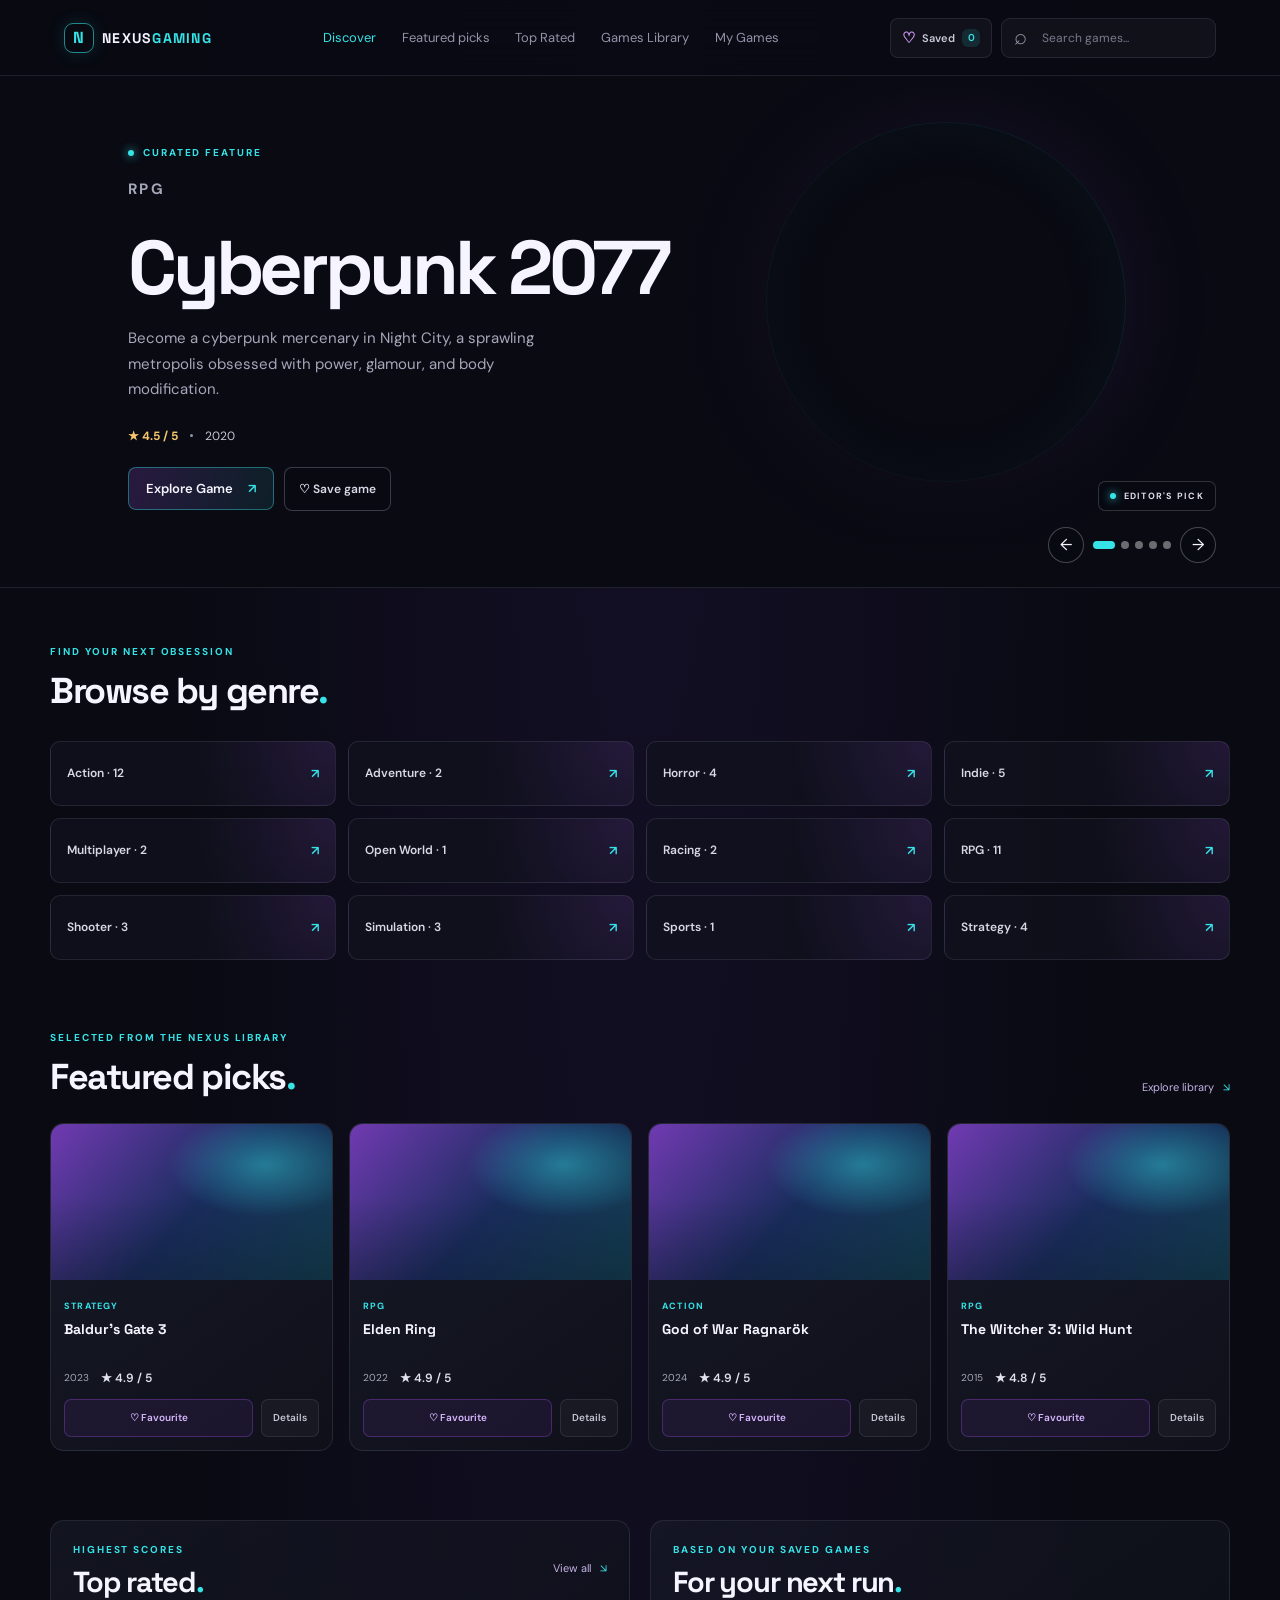
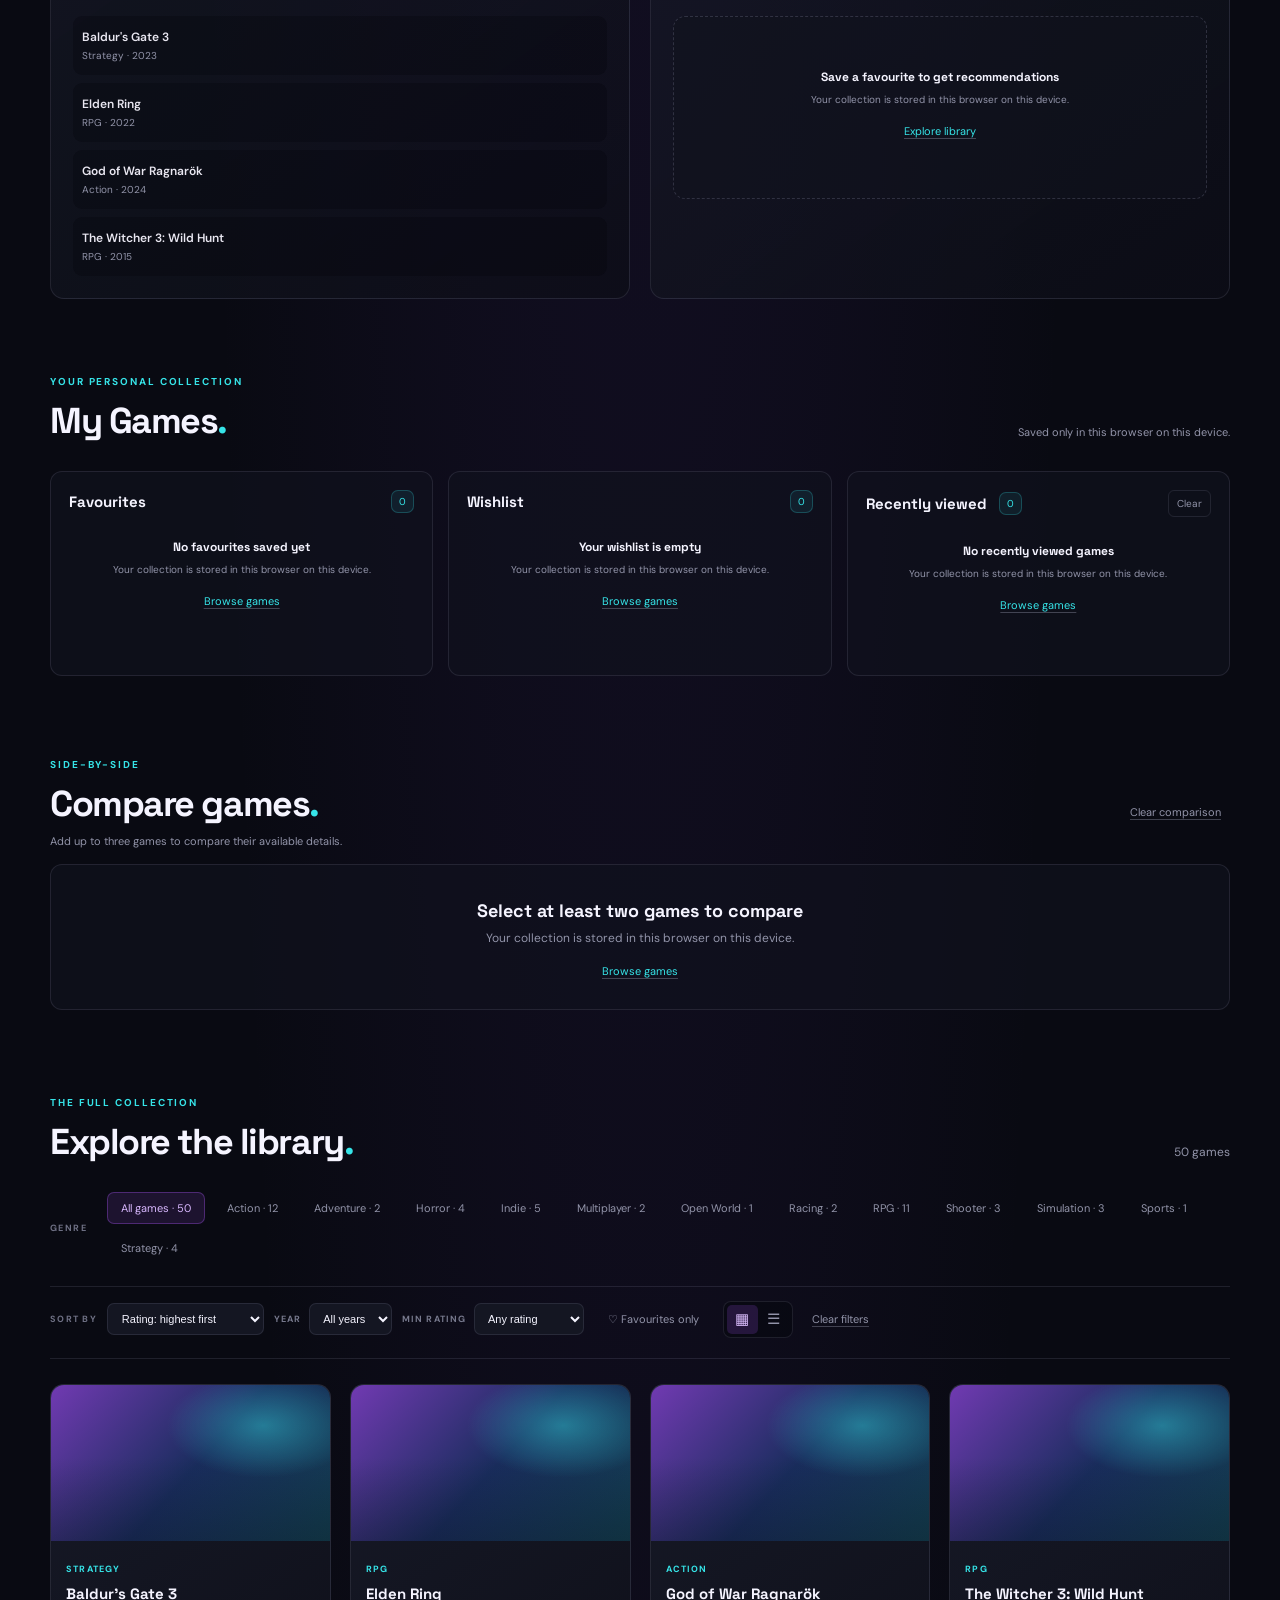
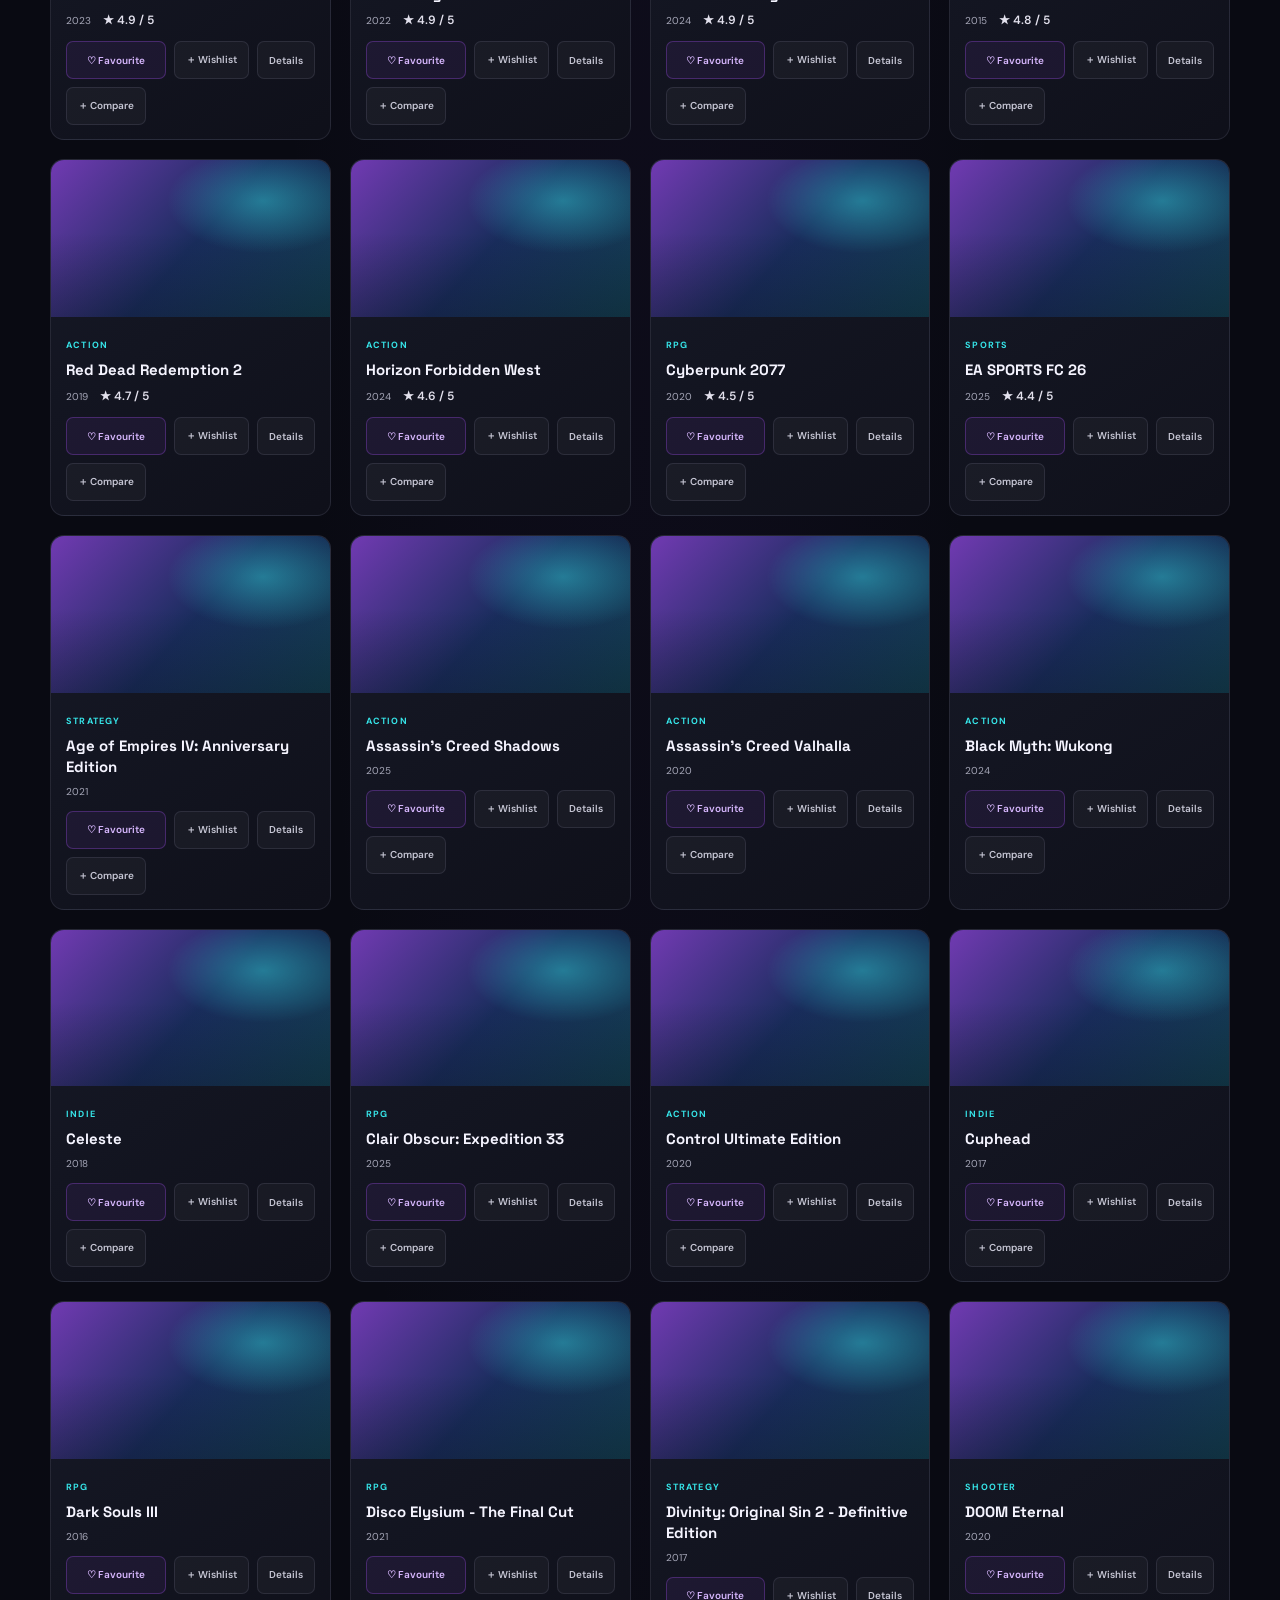
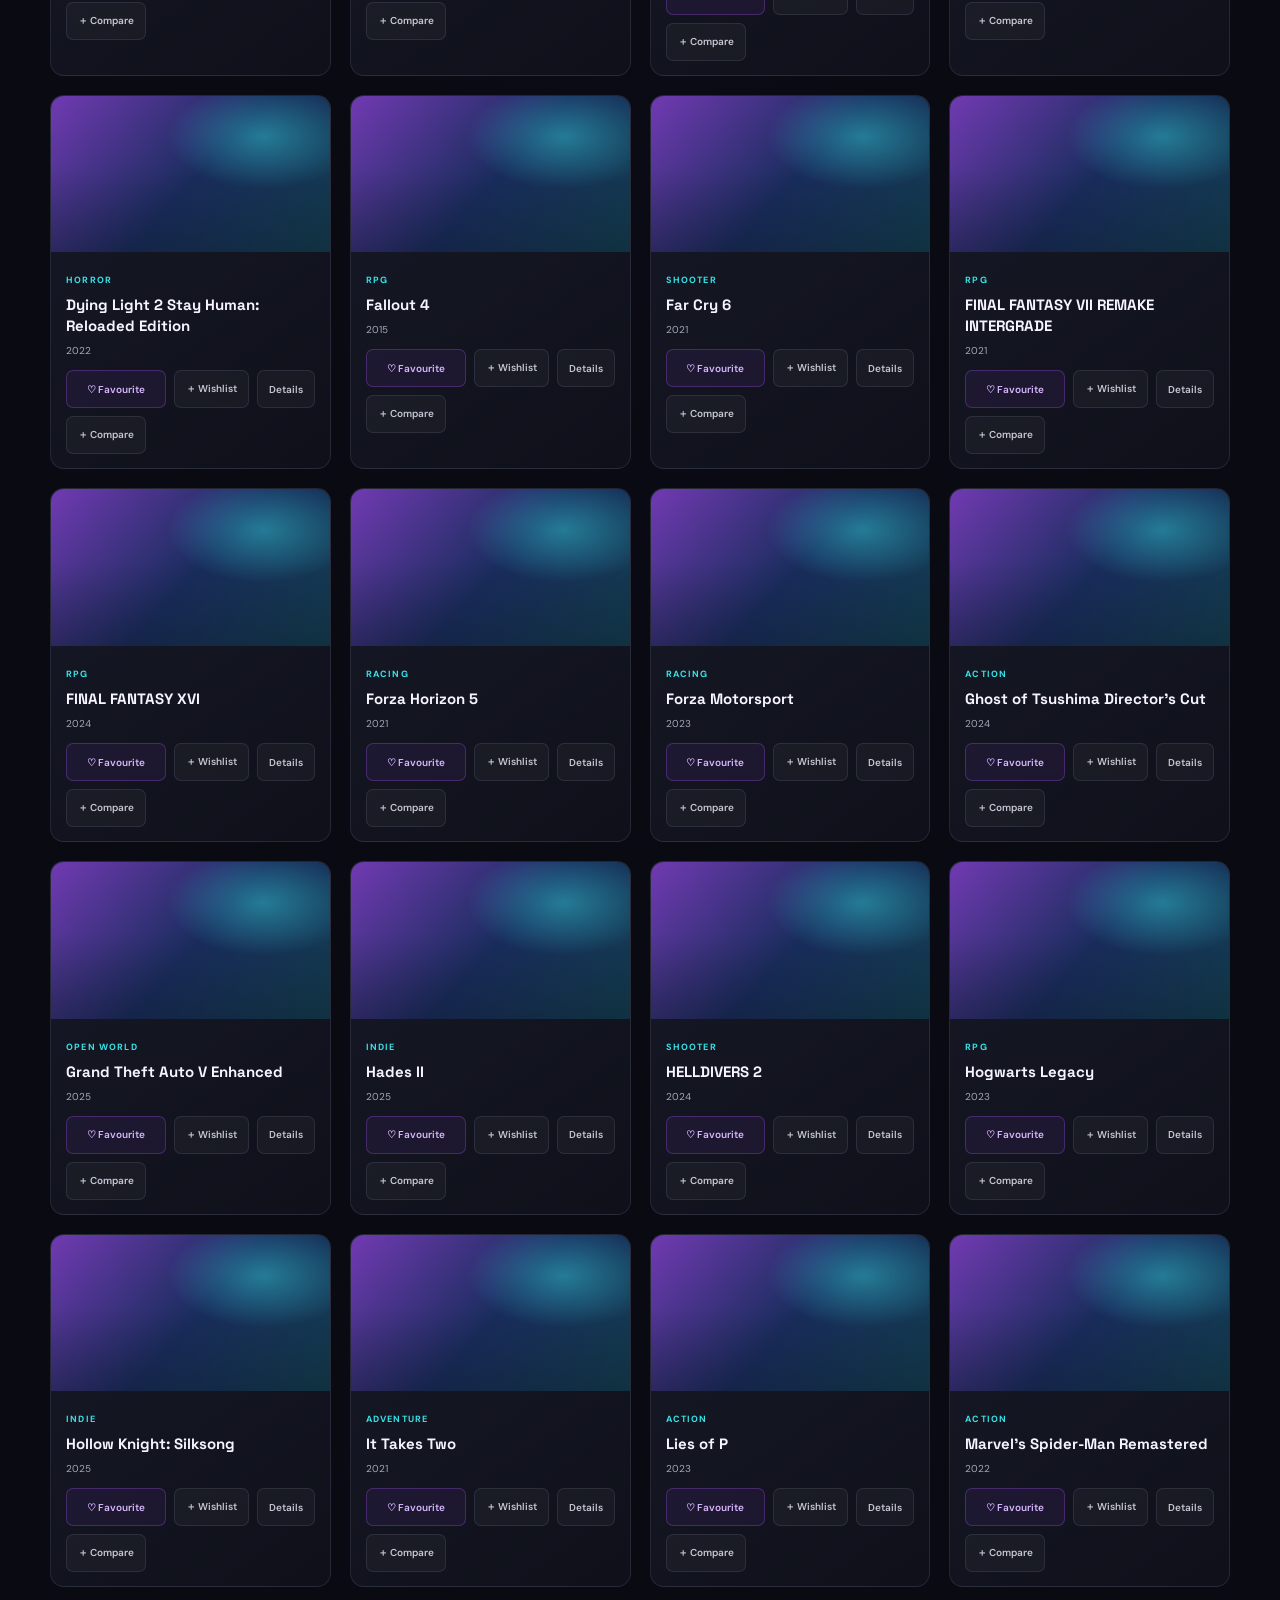
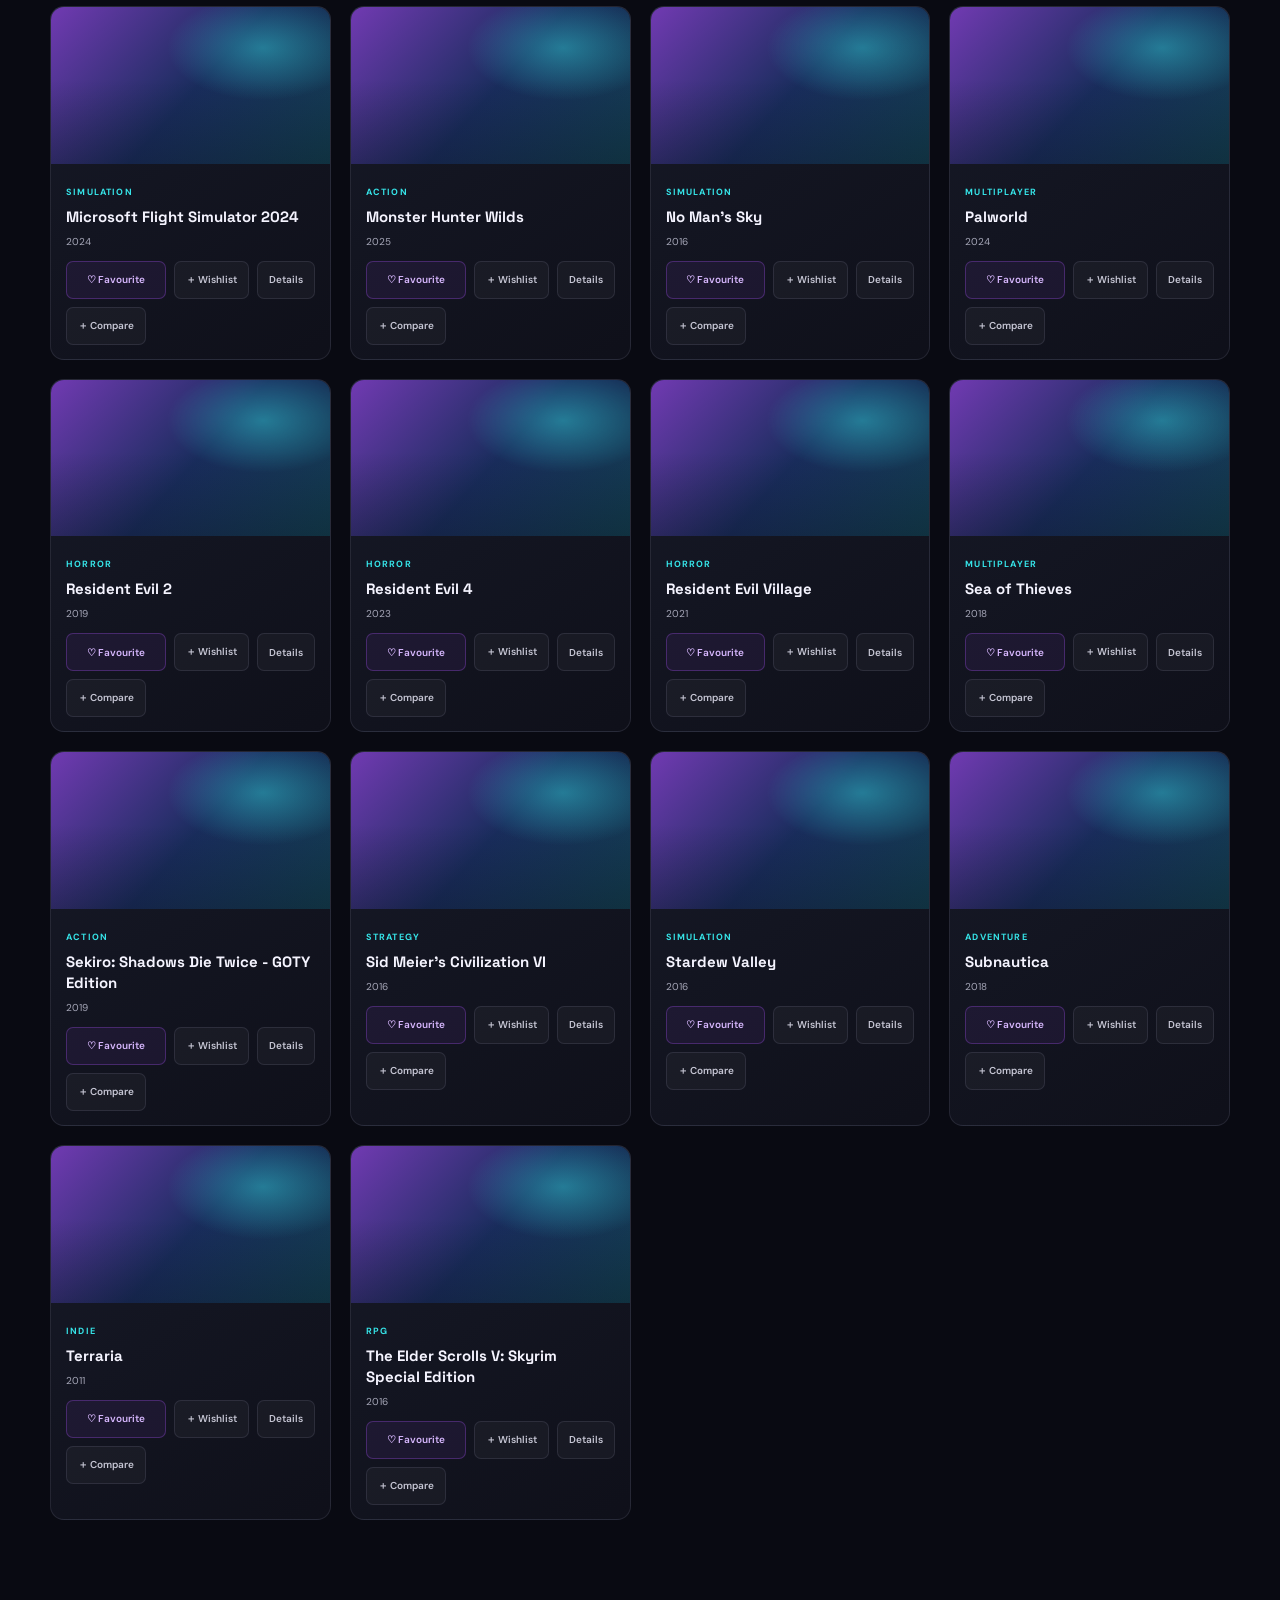
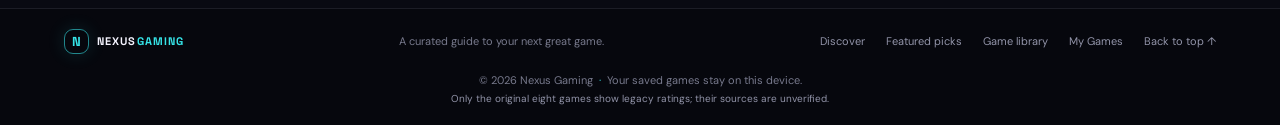
==== index.html @ 457bee45 "Add files via upload" ====
<!DOCTYPE html>
<html lang="en">
<head>
  <meta charset="UTF-8">
  <meta name="viewport" content="width=device-width, initial-scale=1.0">
  <meta name="theme-color" content="#090a12">
  <meta name="description" content="Discover your next favourite game in the Nexus Gaming library.">
  <title>Nexus Gaming | Discover Your Next Game</title>
  <link rel="stylesheet" href="styles.css">
  <script src="script.js" defer></script>
</head>
<body>
  <a class="skip-link visually-hidden" href="#mainContent">Skip to main content</a>
  <header class="navbar" id="home">
    <a class="logo" href="#home" aria-label="Nexus Gaming home"><span class="logo-mark">N</span> NEXUS<span class="logo-accent">GAMING</span></a>
    <button class="menu-toggle" id="menuToggle" type="button" aria-expanded="false" aria-controls="mainNavigation" aria-label="Open navigation"><span></span><span></span><span></span></button>
    <nav class="nav-links" id="mainNavigation" aria-label="Main navigation">
      <a href="#discover">Discover</a>
      <a href="#trending">Featured picks</a>
      <a href="#topRated">Top Rated</a>
      <a href="#games">Games Library</a>
      <a href="#myGames">My Games</a>
    </nav>
    <div class="header-actions">
      <button class="saved-link" id="savedGamesButton" type="button" aria-pressed="false">
        <span aria-hidden="true">♡</span><span class="saved-link-label">Saved</span><span class="saved-count" id="savedCount">0</span>
      </button>
      <div class="search-container">
        <label class="visually-hidden" for="searchBar">Search games by title, genre, description, or year</label>
        <span class="search-icon" aria-hidden="true">⌕</span>
        <input type="search" id="searchBar" placeholder="Search games..." autocomplete="off">
        <button class="search-clear" id="clearSearch" type="button" aria-label="Clear search" hidden>×</button>
      </div>
    </div>
  </header>

  <main id="mainContent">
    <section class="hero featured-hero" id="discover" aria-labelledby="heroTitle">
      <img class="hero-art" id="heroArtwork" alt="" fetchpriority="high">
      <div class="hero-glow" aria-hidden="true"></div>
      <div class="hero-content">
        <p class="eyebrow"><span></span> CURATED FEATURE</p>
        <p class="hero-feature-genre" id="heroGenre"></p>
        <h1 id="heroTitle"></h1>
        <p class="hero-description" id="heroDescription"></p>
        <div class="hero-meta"><span class="hero-rating" id="heroRating"></span><span class="meta-divider"></span><span id="heroYear"></span></div>
        <div class="hero-actions">
          <button class="cta-button" id="exploreFeatured" type="button">Explore Game <span aria-hidden="true">↗</span></button>
          <button class="hero-save" id="saveFeatured" type="button"></button>
        </div>
      </div>
      <div class="hero-art-caption"><span class="live-dot"></span> EDITOR'S PICK</div>
      <div class="hero-controls">
        <button id="previousFeatured" type="button" aria-label="Previous featured game">←</button>
        <div class="hero-dots" id="heroDots" role="group" aria-label="Choose featured game"></div>
        <button id="nextFeatured" type="button" aria-label="Next featured game">→</button>
      </div>
    </section>

    <section class="genre-section" aria-labelledby="genreTitle">
      <div class="section-heading">
        <div><p class="eyebrow">FIND YOUR NEXT OBSESSION</p><h2 id="genreTitle">Browse by genre<span class="heading-period">.</span></h2></div>
      </div>
      <div class="genre-browser" id="genreBrowser"></div>
    </section>

    <section class="trending-section" id="trending" aria-labelledby="trendingTitle">
      <div class="section-heading trending-heading">
        <div><p class="eyebrow">SELECTED FROM THE NEXUS LIBRARY</p><h2 id="trendingTitle">Featured picks<span class="heading-period">.</span></h2></div>
        <a class="section-link" href="#games">Explore library <span aria-hidden="true">↘</span></a>
      </div>
      <div class="trending-cards" id="trendingCards"></div>
    </section>

    <section class="discovery-row" aria-label="Game discovery">
      <section class="discovery-panel" id="topRated" aria-labelledby="topRatedTitle">
        <div class="section-heading compact-heading">
          <div><p class="eyebrow">HIGHEST SCORES</p><h2 id="topRatedTitle">Top rated<span class="heading-period">.</span></h2></div>
          <a class="section-link" href="#games" data-sort-link="rating">View all <span aria-hidden="true">↘</span></a>
        </div>
        <div class="mini-game-list" id="topRatedGames"></div>
      </section>
      <section class="discovery-panel recommendations-panel" aria-labelledby="recommendTitle">
        <div class="section-heading compact-heading">
          <div><p class="eyebrow">BASED ON YOUR SAVED GAMES</p><h2 id="recommendTitle">For your next run<span class="heading-period">.</span></h2></div>
        </div>
        <div class="mini-game-list" id="recommendedGames"></div>
      </section>
    </section>

    <section class="my-games-section" id="myGames" aria-labelledby="myGamesTitle">
      <div class="section-heading">
        <div><p class="eyebrow">YOUR PERSONAL COLLECTION</p><h2 id="myGamesTitle">My Games<span class="heading-period">.</span></h2></div>
        <p class="local-note">Saved only in this browser on this device.</p>
      </div>
      <div class="personal-grid">
        <section class="personal-panel" aria-labelledby="favoritesTitle">
          <div class="personal-heading"><h3 id="favoritesTitle">Favourites</h3><span class="personal-count" id="myFavoriteCount">0</span></div>
          <div class="personal-games" id="myFavorites"></div>
        </section>
        <section class="personal-panel" aria-labelledby="wishlistTitle">
          <div class="personal-heading"><h3 id="wishlistTitle">Wishlist</h3><span class="personal-count" id="wishlistCount">0</span></div>
          <div class="personal-games" id="myWishlist"></div>
        </section>
        <section class="personal-panel" aria-labelledby="recentTitle">
          <div class="personal-heading"><h3 id="recentTitle">Recently viewed</h3><span class="personal-count" id="recentCount">0</span><button class="mini-clear" id="clearRecent" type="button">Clear</button></div>
          <div class="personal-games" id="recentlyViewed"></div>
        </section>
      </div>
    </section>

    <section class="comparison-section" id="comparison" aria-labelledby="comparisonTitle">
      <div class="section-heading">
        <div><p class="eyebrow">SIDE-BY-SIDE</p><h2 id="comparisonTitle">Compare games<span class="heading-period">.</span></h2></div>
        <button class="clear-filters" id="clearComparison" type="button">Clear comparison</button>
      </div>
      <p class="comparison-hint">Add up to three games to compare their available details.</p>
      <div class="comparison-content" id="comparisonContent"></div>
    </section>

    <section class="game-section" id="games" aria-labelledby="gamesTitle">
      <div class="filters">
        <div class="section-heading">
          <div><p class="eyebrow">THE FULL COLLECTION</p><h2 id="gamesTitle">Explore the library<span class="heading-period">.</span></h2></div>
          <p id="resultsCount" class="results-count" aria-live="polite"></p>
        </div>
        <div class="filter-row">
          <span class="filter-label">GENRE</span>
          <div class="filter-buttons" id="genreFilters" role="group" aria-label="Filter games by genre"></div>
        </div>
        <div class="library-controls">
          <label class="sort-control">SORT BY
            <select id="sortGames" aria-label="Sort games">
              <option value="rating-desc">Rating: highest first</option>
              <option value="title-asc">Title: A–Z</option>
              <option value="title-desc">Title: Z–A</option>
              <option value="year-desc">Year: newest first</option>
              <option value="year-asc">Year: oldest first</option>
            </select>
          </label>
          <label class="year-control">YEAR
            <select id="yearFilter" aria-label="Filter by release year"><option value="all">All years</option></select>
          </label>
          <label class="rating-control">MIN RATING
            <select id="ratingFilter" aria-label="Filter by minimum rating">
              <option value="0">Any rating</option>
              <option value="4.5">4.5 and above</option>
              <option value="4.8">4.8 and above</option>
            </select>
          </label>
          <button class="filter-btn favorites-filter" id="favoritesFilter" type="button" aria-pressed="false">♡ Favourites only</button>
          <div class="view-toggle" role="group" aria-label="Choose library view">
            <button type="button" data-view="grid" aria-pressed="true" aria-label="Grid view">▦</button>
            <button type="button" data-view="list" aria-pressed="false" aria-label="Compact list view">☰</button>
          </div>
          <button class="clear-filters" id="clearFilters" type="button">Clear filters</button>
        </div>
      </div>
      <div class="game-cards" id="gameCards"></div>
      <div class="compare-tray" id="compareTray" hidden></div>
    </section>
  </main>

  <footer class="footer" id="contact">
    <a class="logo footer-logo" href="#home"><span class="logo-mark">N</span> NEXUS<span class="logo-accent">GAMING</span></a>
    <p class="footer-description">A curated guide to your next great game.</p>
    <nav class="footer-nav" aria-label="Footer navigation">
      <a href="#discover">Discover</a><a href="#trending">Featured picks</a><a href="#games">Game library</a><a href="#myGames">My Games</a><a href="#home">Back to top ↑</a>
    </nav>
    <span class="copyright">&copy; <span id="currentYear"></span> Nexus Gaming <span class="footer-separator">·</span> Your saved games stay on this device.<span class="rating-disclaimer">Only the original eight games show legacy ratings; their sources are unverified.</span></span>
  </footer>

  <div class="toast-region" id="toastRegion" aria-live="polite" aria-atomic="true"></div>

  <dialog class="game-dialog" id="gameDialog" aria-labelledby="dialogTitle">
    <button class="dialog-close" id="closeDialog" type="button" aria-label="Close game details">×</button>
    <div class="dialog-art-wrap"><img class="dialog-art" id="dialogArtwork" alt=""></div>
    <div class="dialog-content">
      <p class="eyebrow dialog-genre" id="dialogGenre"></p>
      <h2 id="dialogTitle"></h2>
      <p class="dialog-rating" id="dialogRating"></p>
      <p class="dialog-description" id="dialogDescription"></p>
      <section class="dialog-purchase" aria-labelledby="purchaseTitle">
        <h3 id="purchaseTitle">Purchase options</h3>
        <p class="purchase-empty" id="purchaseEmpty">Purchase links coming soon.</p>
        <div class="purchase-offers" id="purchaseOffers"></div>
      </section>
      <div class="dialog-actions">
        <button class="favorite-btn dialog-favorite" id="dialogFavorite" type="button"></button>
        <button class="details-button" id="dialogWishlist" type="button"></button>
        <button class="details-button" id="dialogCompare" type="button">＋ Compare</button>
      </div>
    </div>
  </dialog>
</body>
</html>
---- styles.css ----
@import url('https://fonts.googleapis.com/css2?family=DM+Sans:wght@400;500;600;700&family=Space+Grotesk:wght@400;500;600;700&display=swap');

:root {
  color-scheme: dark;
  --page: #090a12;
  --surface: #11131e;
  --surface-raised: #171a28;
  --text: #f5f4ff;
  --muted: #9294a9;
  --purple: #a855f7;
  --cyan: #36e4e8;
  --line: rgba(177, 177, 210, 0.13);
}

* {
  box-sizing: border-box;
}

[hidden] {
  display: none !important;
}

html {
  scroll-behavior: smooth;
  scroll-padding-top: 90px;
}

body {
  min-width: 320px;
  margin: 0;
  background:
    radial-gradient(ellipse at 50% -25%, rgba(86, 44, 155, 0.19), transparent 54%),
    var(--page);
  color: var(--text);
  font-family: 'DM Sans', 'Segoe UI', sans-serif;
  -webkit-font-smoothing: antialiased;
}

button,
input {
  font: inherit;
}

a {
  color: inherit;
}

.visually-hidden {
  position: absolute;
  width: 1px;
  height: 1px;
  overflow: hidden;
  clip: rect(0, 0, 0, 0);
  white-space: nowrap;
  clip-path: inset(50%);
}

.skip-link:focus {
  position: fixed;
  z-index: 30;
  top: 12px;
  left: 12px;
  width: auto;
  height: auto;
  padding: 12px 16px;
  border: 1px solid var(--cyan);
  border-radius: 8px;
  background: var(--surface-raised);
  color: var(--text);
  clip: auto;
  clip-path: none;
  white-space: normal;
}

.navbar {
  position: sticky;
  z-index: 5;
  top: 0;
  display: grid;
  grid-template-columns: 1fr auto 1fr;
  align-items: center;
  min-height: 76px;
  padding: 0 max(5vw, 24px);
  border-bottom: 1px solid var(--line);
  background: rgba(9, 10, 18, 0.86);
  backdrop-filter: blur(18px);
}

.logo {
  display: inline-flex;
  align-items: center;
  gap: 8px;
  width: fit-content;
  color: var(--text);
  font-family: 'Space Grotesk', sans-serif;
  font-size: 14px;
  font-weight: 700;
  letter-spacing: 0.09em;
  text-decoration: none;
}

.logo-mark {
  display: grid;
  width: 30px;
  height: 30px;
  place-items: center;
  border: 1px solid rgba(54, 228, 232, 0.58);
  border-radius: 9px;
  color: var(--cyan);
  font-size: 16px;
  box-shadow: 0 0 18px rgba(54, 228, 232, 0.13);
}

.logo-accent {
  margin-left: -7px;
  color: var(--cyan);
}

.nav-links {
  display: flex;
  gap: 34px;
}

.nav-links a {
  color: var(--muted);
  font-size: 13px;
  text-decoration: none;
  transition: color 180ms ease;
}

.nav-links a:hover,
.nav-links a:focus-visible {
  color: var(--cyan);
}

.search-container {
  position: relative;
  justify-self: end;
  width: min(260px, 100%);
}

.search-icon {
  position: absolute;
  top: 50%;
  left: 13px;
  color: var(--muted);
  font-size: 22px;
  line-height: 1;
  transform: translateY(-55%);
  pointer-events: none;
}

.search-container input {
  width: 100%;
  padding: 11px 14px 11px 40px;
  border: 1px solid var(--line);
  border-radius: 9px;
  outline: none;
  background: rgba(255, 255, 255, 0.035);
  color: var(--text);
  font-size: 12px;
  transition: border-color 180ms ease, box-shadow 180ms ease;
}

.search-container input::placeholder {
  color: #77798d;
}

.search-container input:focus {
  border-color: rgba(54, 228, 232, 0.65);
  box-shadow: 0 0 0 3px rgba(54, 228, 232, 0.1);
}

.hero {
  position: relative;
  display: flex;
  min-height: 440px;
  align-items: center;
  overflow: hidden;
  padding: 72px max(10vw, 28px) 82px;
  border-bottom: 1px solid var(--line);
  isolation: isolate;
}

.hero::before {
  position: absolute;
  z-index: -1;
  inset: 0;
  background:
    linear-gradient(90deg, var(--page) 5%, rgba(9, 10, 18, 0.92) 43%, rgba(9, 10, 18, 0.15) 100%),
    radial-gradient(ellipse at 77% 50%, rgba(91, 52, 166, 0.3), transparent 44%);
  content: '';
}

.hero-glow {
  position: absolute;
  z-index: -1;
  top: 9%;
  right: 12%;
  width: 360px;
  aspect-ratio: 1;
  border: 1px solid rgba(54, 228, 232, 0.13);
  border-radius: 50%;
  box-shadow: 0 0 90px rgba(168, 85, 247, 0.13), inset 0 0 70px rgba(54, 228, 232, 0.06);
}

.hero-content {
  max-width: 630px;
}

.eyebrow {
  margin: 0 0 17px;
  color: var(--cyan);
  font-size: 10px;
  font-weight: 700;
  letter-spacing: 0.19em;
}

.hero .eyebrow {
  display: flex;
  align-items: center;
  gap: 9px;
}

.hero .eyebrow span {
  width: 6px;
  height: 6px;
  border-radius: 50%;
  background: var(--cyan);
  box-shadow: 0 0 10px var(--cyan);
}

.hero h1,
.section-heading h2 {
  margin: 0;
  font-family: 'Space Grotesk', 'Segoe UI', sans-serif;
  font-weight: 700;
  letter-spacing: -0.055em;
}

.hero h1 {
  font-size: clamp(44px, 6vw, 72px);
  line-height: 1.06;
}

.hero h1 span {
  color: transparent;
  background: linear-gradient(95deg, #c084fc 4%, var(--cyan) 95%);
  background-clip: text;
  -webkit-background-clip: text;
}

.hero-content > p:not(.eyebrow) {
  max-width: 430px;
  margin: 18px 0 25px;
  color: #a5a7ba;
  font-size: 15px;
  line-height: 1.7;
}

.cta-button {
  display: inline-flex;
  align-items: center;
  gap: 15px;
  padding: 12px 17px;
  border: 1px solid rgba(54, 228, 232, 0.4);
  border-radius: 8px;
  background: linear-gradient(105deg, rgba(168, 85, 247, 0.2), rgba(54, 228, 232, 0.1));
  color: var(--text);
  font-size: 13px;
  font-weight: 600;
  text-decoration: none;
  transition: border-color 180ms ease, box-shadow 180ms ease, transform 180ms ease;
}

.cta-button:hover {
  transform: translateY(-2px);
  border-color: var(--cyan);
  box-shadow: 0 0 24px rgba(54, 228, 232, 0.17);
}

.cta-button span {
  color: var(--cyan);
}

.hero-orbit {
  position: absolute;
  top: 50%;
  right: 19%;
  display: grid;
  width: 180px;
  aspect-ratio: 1;
  place-items: center;
  border: 1px solid rgba(168, 85, 247, 0.42);
  border-radius: 42% 58% 63% 37% / 42% 39% 61% 58%;
  color: rgba(223, 201, 255, 0.75);
  font-family: 'Space Grotesk', sans-serif;
  font-size: 42px;
  font-weight: 700;
  text-shadow: 0 0 28px var(--purple);
  box-shadow: 0 0 70px rgba(168, 85, 247, 0.16), inset 0 0 36px rgba(54, 228, 232, 0.06);
  transform: translateY(-50%) rotate(-12deg);
}

.game-section {
  width: min(1180px, calc(100% - 48px));
  margin: 0 auto;
  padding: 72px 0 88px;
}

.section-heading {
  display: flex;
  align-items: end;
  justify-content: space-between;
  gap: 20px;
  margin-bottom: 27px;
}

.section-heading .eyebrow {
  margin-bottom: 10px;
}

.section-heading h2 {
  font-size: clamp(27px, 3vw, 36px);
  letter-spacing: -0.04em;
}

.heading-period {
  color: var(--cyan);
}

.results-count {
  margin: 0 0 5px;
  color: var(--muted);
  font-size: 12px;
}

.filter-row {
  display: flex;
  align-items: center;
  gap: 20px;
  margin-bottom: 26px;
  padding-bottom: 22px;
  border-bottom: 1px solid var(--line);
}

.filter-label {
  color: #6f7185;
  font-size: 9px;
  font-weight: 700;
  letter-spacing: 0.16em;
}

.filter-buttons {
  display: flex;
  flex-wrap: wrap;
  gap: 8px;
}

.filter-btn {
  padding: 8px 13px;
  border: 1px solid transparent;
  border-radius: 7px;
  background: transparent;
  color: var(--muted);
  cursor: pointer;
  font-size: 11px;
  transition: color 160ms ease, background 160ms ease, border-color 160ms ease;
}

.filter-btn:hover {
  color: var(--text);
  background: rgba(255, 255, 255, 0.05);
}

.filter-btn.active {
  border-color: rgba(168, 85, 247, 0.34);
  background: rgba(168, 85, 247, 0.13);
  color: #d9b8ff;
}

.game-cards {
  display: grid;
  grid-template-columns: repeat(auto-fill, minmax(min(100%, 245px), 1fr));
  gap: 20px;
}

.game-card {
  min-width: 0;
  overflow: hidden;
  border: 1px solid var(--line);
  border-radius: 12px;
  background: linear-gradient(145deg, rgba(23, 26, 40, 0.98), rgba(15, 16, 26, 0.98));
  transition: border-color 200ms ease, transform 200ms ease, box-shadow 200ms ease;
}

.game-card:hover {
  transform: translateY(-5px);
  border-color: rgba(54, 228, 232, 0.35);
  box-shadow: 0 14px 36px rgba(0, 0, 0, 0.35), 0 0 20px rgba(168, 85, 247, 0.09);
}

.game-cover {
  position: relative;
  display: flex;
  height: 164px;
  align-items: flex-start;
  overflow: hidden;
  padding: 13px;
  background-color: #242038;
  isolation: isolate;
}

.game-cover::before,
.game-cover::after {
  position: absolute;
  z-index: -1;
  inset: 0;
  content: '';
}

.game-cover::before {
  background: radial-gradient(ellipse at 70% 40%, rgba(255, 255, 255, 0.17), transparent 30%);
  transition: transform 350ms ease;
}

.game-card:hover .game-cover::before {
  transform: scale(1.15);
}

.game-cover::after {
  background: linear-gradient(180deg, rgba(8, 8, 16, 0.14), transparent 35%, rgba(8, 8, 16, 0.58));
}

.cover-label {
  padding: 5px 7px;
  border: 1px solid rgba(255, 255, 255, 0.23);
  border-radius: 5px;
  background: rgba(8, 9, 17, 0.36);
  color: rgba(255, 255, 255, 0.82);
  font-size: 8px;
  font-weight: 700;
  letter-spacing: 0.13em;
  backdrop-filter: blur(8px);
}

.cover-cyberpunk { background: linear-gradient(125deg, #542b87, #192c5e 48%, #167e83); }
.cover-witcher { background: linear-gradient(125deg, #824a34, #372a46 55%, #172e35); }
.cover-red-dead { background: linear-gradient(125deg, #923e2c, #4e272e 48%, #211d2d); }
.cover-elden-ring { background: linear-gradient(125deg, #9a7837, #554539 45%, #26343b); }
.cover-god-of-war { background: linear-gradient(125deg, #536c7d, #393a59 50%, #772f3b); }
.cover-horizon { background: linear-gradient(125deg, #ae5e51, #5c3b67 50%, #215561); }
.cover-baldurs-gate { background: linear-gradient(125deg, #6d42a0, #3d315e 50%, #262a48); }
.cover-sports { background: linear-gradient(125deg, #258274, #24475a 50%, #412e69); }

.card-content {
  padding: 15px 15px 16px;
}

.game-genre {
  display: inline-block;
  margin-bottom: 8px;
  color: var(--cyan);
  font-size: 9px;
  font-weight: 700;
  letter-spacing: 0.13em;
  text-transform: uppercase;
}

.card-content h3 {
  min-height: 44px;
  margin: 0;
  font-family: 'Space Grotesk', 'Segoe UI', sans-serif;
  font-size: 16px;
  line-height: 1.4;
}

.game-rating {
  margin: 9px 0 15px;
  color: #c4c5d2;
  font-size: 11px;
}

.game-rating::first-letter {
  color: #f9c663;
}

.favorite-btn {
  width: 100%;
  padding: 9px 12px;
  border: 1px solid rgba(168, 85, 247, 0.3);
  border-radius: 7px;
  background: rgba(168, 85, 247, 0.08);
  color: #d8b8ff;
  cursor: pointer;
  font-size: 11px;
  font-weight: 600;
  transition: border-color 160ms ease, background 160ms ease, color 160ms ease;
}

.favorite-btn:hover,
.favorite-btn[aria-pressed="true"] {
  border-color: rgba(54, 228, 232, 0.45);
  background: rgba(54, 228, 232, 0.1);
  color: var(--cyan);
}

.footer {
  display: flex;
  min-height: 82px;
  align-items: center;
  justify-content: space-between;
  gap: 16px;
  padding: 20px max(5vw, 24px);
  border-top: 1px solid var(--line);
  background: rgba(5, 6, 12, 0.7);
}

.footer-logo {
  font-size: 11px;
}

.footer-logo .logo-mark {
  width: 25px;
  height: 25px;
  font-size: 13px;
}

.footer > p,
.copyright {
  margin: 0;
  color: #77798c;
  font-size: 11px;
}

@media (max-width: 760px) {
  .navbar {
    grid-template-columns: 1fr auto;
    gap: 12px;
    padding: 13px 22px;
  }

  .nav-links {
    display: none;
  }

  .search-container {
    width: min(235px, 46vw);
  }

  .hero {
    min-height: 390px;
    padding: 65px 7vw;
  }

  .hero-orbit {
    right: 7%;
    width: 130px;
    opacity: 0.6;
  }

  .hero-glow {
    right: -8%;
  }

  .game-section {
    padding-top: 56px;
  }
}

@media (max-width: 520px) {
  .navbar {
    min-height: 68px;
    padding: 11px 16px;
  }

  .logo {
    gap: 6px;
    font-size: 11px;
  }

  .logo-mark {
    width: 26px;
    height: 26px;
  }

  .search-container {
    width: 42vw;
  }

  .search-container input {
    padding: 10px 8px 10px 33px;
    font-size: 11px;
  }

  .search-icon {
    left: 10px;
  }

  .hero {
    min-height: 365px;
    padding: 56px 23px;
  }

  .hero h1 {
    font-size: clamp(43px, 12vw, 59px);
  }

  .hero-content > p:not(.eyebrow) {
    max-width: 330px;
    font-size: 13px;
  }

  .hero-orbit {
    top: 17%;
    right: -32px;
    width: 104px;
    opacity: 0.34;
    transform: rotate(-12deg);
  }

  .game-section {
    width: calc(100% - 32px);
    padding: 47px 0 58px;
  }

  .section-heading {
    align-items: flex-start;
    flex-direction: column;
    gap: 10px;
  }

  .filter-row {
    align-items: flex-start;
    flex-direction: column;
    gap: 10px;
  }

  .filter-buttons {
    gap: 5px;
  }

  .filter-btn {
    padding: 8px 10px;
  }

  .game-cards {
    grid-template-columns: repeat(auto-fill, minmax(min(100%, 215px), 1fr));
    gap: 13px;
  }

  .footer {
    flex-wrap: wrap;
    padding: 19px 16px;
  }

  .footer > p {
    display: none;
  }
}

@media (prefers-reduced-motion: reduce) {
  *,
  *::before,
  *::after {
    scroll-behavior: auto !important;
    transition-duration: 0.01ms !important;
    animation-duration: 0.01ms !important;
  }
}

/* Discovery platform additions */
.navbar {
  grid-template-columns: 1fr auto 1fr;
}

.header-actions {
  display: flex;
  align-items: center;
  justify-self: end;
  gap: 13px;
}

.saved-link {
  display: inline-flex;
  align-items: center;
  gap: 7px;
  padding: 9px 11px;
  border: 1px solid var(--line);
  border-radius: 8px;
  background: rgba(255, 255, 255, 0.035);
  color: #c9c8d8;
  cursor: pointer;
  font-size: 11px;
  font-weight: 600;
  transition: color 160ms ease, border-color 160ms ease, background 160ms ease;
}

.saved-link > span:first-child {
  color: #d79cff;
  font-size: 15px;
}

.saved-link:hover,
.saved-link.active {
  border-color: rgba(168, 85, 247, 0.48);
  background: rgba(168, 85, 247, 0.12);
  color: var(--text);
}

.saved-count {
  display: grid;
  min-width: 18px;
  height: 18px;
  place-items: center;
  border-radius: 6px;
  background: rgba(54, 228, 232, 0.12);
  color: var(--cyan);
  font-size: 10px;
}

.search-container {
  width: min(220px, 21vw);
}

.featured-hero {
  min-height: 500px;
  padding-top: 70px;
  padding-bottom: 76px;
  background: #090a12;
}

.featured-hero::before {
  z-index: 1;
  background:
    linear-gradient(90deg, #090a12 0%, rgba(9, 10, 18, 0.95) 31%, rgba(9, 10, 18, 0.65) 53%, rgba(9, 10, 18, 0.1) 100%),
    linear-gradient(0deg, rgba(9, 10, 18, 0.82), transparent 42%);
}

.hero-art {
  position: absolute;
  z-index: 0;
  top: 0;
  right: 0;
  width: 76%;
  height: 100%;
  object-fit: cover;
  object-position: center 42%;
  opacity: 0.74;
  mask-image: linear-gradient(90deg, transparent 0%, #000 43%, #000 100%);
}

.hero-content {
  position: relative;
  z-index: 2;
  max-width: 600px;
}

.hero-feature-genre {
  margin: -5px 0 10px;
  color: var(--cyan);
  font-size: 11px;
  font-weight: 700;
  letter-spacing: 0.15em;
  text-transform: uppercase;
}

.hero h1 {
  max-width: 560px;
  font-size: clamp(46px, 6.2vw, 76px);
}

.hero h1 span {
  color: inherit;
  background: none;
  -webkit-text-fill-color: initial;
}

.hero-description {
  max-width: 440px;
  margin: 17px 0 13px;
  color: #c0c0ce;
  font-size: 15px;
  line-height: 1.7;
}

.hero-meta {
  display: flex;
  align-items: center;
  gap: 12px;
  margin-bottom: 23px;
  color: #c6c6d4;
  font-size: 12px;
}

.hero-rating {
  color: #f5c66b;
  font-weight: 700;
}

.meta-divider {
  width: 3px;
  height: 3px;
  border-radius: 50%;
  background: var(--muted);
}

.hero-art-caption {
  position: absolute;
  z-index: 2;
  right: max(5vw, 25px);
  bottom: 25px;
  display: inline-flex;
  align-items: center;
  gap: 8px;
  padding: 8px 11px;
  border: 1px solid rgba(255, 255, 255, 0.17);
  border-radius: 7px;
  background: rgba(9, 10, 18, 0.52);
  color: #e1dbea;
  font-size: 9px;
  font-weight: 700;
  letter-spacing: 0.14em;
  backdrop-filter: blur(12px);
}

.live-dot {
  width: 6px;
  height: 6px;
  border-radius: 50%;
  background: var(--cyan);
  box-shadow: 0 0 9px var(--cyan);
}

.trending-section {
  width: min(1180px, calc(100% - 48px));
  margin: 0 auto;
  padding: 62px 0 5px;
}

.trending-heading {
  margin-bottom: 23px;
}

.section-link {
  display: inline-flex;
  align-items: center;
  gap: 9px;
  margin-bottom: 6px;
  color: #c6b2e6;
  font-size: 11px;
  text-decoration: none;
  transition: color 160ms ease;
}

.section-link:hover {
  color: var(--cyan);
}

.section-link span {
  color: var(--cyan);
}

.trending-cards {
  display: grid;
  grid-template-columns: repeat(4, minmax(0, 1fr));
  gap: 16px;
}

.trending-card .game-cover {
  aspect-ratio: 1.8;
}

.trending-card .card-content {
  padding: 13px;
}

.trending-card .card-content h3 {
  min-height: 42px;
  font-size: 14px;
}

.game-section {
  padding-top: 77px;
}

.filter-row {
  margin-bottom: 14px;
}

.library-controls {
  display: flex;
  align-items: center;
  flex-wrap: wrap;
  gap: 10px;
  margin: 0 0 25px;
  padding: 0 0 20px;
  border-bottom: 1px solid var(--line);
}

.sort-control {
  display: inline-flex;
  align-items: center;
  gap: 10px;
  color: #6f7185;
  font-size: 9px;
  font-weight: 700;
  letter-spacing: 0.14em;
}

.sort-control select {
  padding: 8px 30px 8px 10px;
  border: 1px solid var(--line);
  border-radius: 7px;
  outline: none;
  background: #141622;
  color: var(--text);
  font-size: 11px;
  letter-spacing: normal;
}

.sort-control select:focus-visible {
  border-color: var(--cyan);
  box-shadow: 0 0 0 3px rgba(54, 228, 232, 0.1);
}

.favorites-filter.active {
  border-color: rgba(54, 228, 232, 0.4);
  background: rgba(54, 228, 232, 0.09);
  color: var(--cyan);
}

.clear-filters {
  padding: 8px 9px;
  border: 0;
  background: transparent;
  color: #9294a9;
  cursor: pointer;
  font-size: 11px;
  text-decoration: underline;
  text-decoration-color: rgba(146, 148, 169, 0.4);
  text-underline-offset: 3px;
}

.clear-filters:hover {
  color: var(--text);
}

.game-cards {
  grid-template-columns: repeat(auto-fill, minmax(min(100%, 250px), 1fr));
  gap: 19px;
}

.game-card {
  cursor: pointer;
}

.game-card:focus-visible {
  outline: 2px solid var(--cyan);
  outline-offset: 4px;
}

.game-cover {
  display: block;
  height: auto;
  aspect-ratio: 1.78;
  padding: 0;
  background:
    radial-gradient(ellipse at 76% 26%, rgba(54, 228, 232, 0.48), transparent 32%),
    linear-gradient(132deg, #713ab2, #192d5d 52%, #123f50);
}

.game-cover::before {
  display: none;
}

.game-cover::after {
  z-index: 1;
  background: linear-gradient(0deg, rgba(9, 10, 18, 0.26), transparent 54%);
  pointer-events: none;
}

.card-art {
  position: absolute;
  z-index: 0;
  inset: 0;
  display: block;
  width: 100%;
  height: 100%;
  object-fit: cover;
  transition: transform 450ms cubic-bezier(0.2, 0.7, 0.2, 1), filter 250ms ease;
}

.card-art[hidden],
.hero-art[hidden],
.dialog-art[hidden] {
  display: none;
}

.game-card:hover .card-art,
.game-card:focus-visible .card-art {
  transform: scale(1.055);
  filter: saturate(1.12);
}

.card-content {
  padding: 15px 15px 14px;
}

.card-content h3 {
  min-height: 0;
  margin: 0 0 2px;
  font-size: 15px;
}

.game-rating {
  display: flex;
  align-items: center;
  gap: 5px;
  margin: 8px 0 14px;
  color: #e3e1ed;
  font-size: 12px;
  font-weight: 600;
}

.game-rating > span:first-child {
  color: #f5c66b;
}

.rating-out-of {
  color: var(--muted);
  font-size: 10px;
  font-weight: 400;
}

.card-actions {
  display: flex;
  align-items: center;
  gap: 8px;
}

.favorite-btn,
.details-button {
  min-height: 36px;
  border-radius: 7px;
  cursor: pointer;
  font-size: 10px;
  font-weight: 600;
  transition: color 160ms ease, border-color 160ms ease, background 160ms ease, transform 160ms ease;
}

.favorite-btn {
  flex: 1;
  width: auto;
  padding: 8px 10px;
  border: 1px solid rgba(168, 85, 247, 0.3);
  background: rgba(168, 85, 247, 0.08);
  color: #d8b8ff;
}

.favorite-btn:hover,
.favorite-btn[aria-pressed="true"] {
  border-color: rgba(54, 228, 232, 0.45);
  background: rgba(54, 228, 232, 0.1);
  color: var(--cyan);
}

.details-button {
  padding: 8px 11px;
  border: 1px solid var(--line);
  background: rgba(255, 255, 255, 0.035);
  color: #c6c6d4;
}

.details-button:hover {
  border-color: rgba(54, 228, 232, 0.4);
  color: var(--cyan);
}

.empty-state {
  grid-column: 1 / -1;
  padding: 52px 22px;
  border: 1px dashed rgba(177, 177, 210, 0.2);
  border-radius: 12px;
  background: rgba(17, 19, 30, 0.55);
  text-align: center;
}

.empty-icon {
  color: var(--purple);
  font-size: 35px;
}

.empty-state h3 {
  margin: 11px 0 7px;
  font-family: 'Space Grotesk', sans-serif;
  font-size: 18px;
}

.empty-state p {
  max-width: 400px;
  margin: 0 auto;
  color: var(--muted);
  font-size: 12px;
  line-height: 1.6;
}

.game-dialog {
  position: fixed;
  width: min(760px, calc(100% - 32px));
  max-width: none;
  max-height: min(90vh, 760px);
  overflow: auto;
  padding: 0;
  border: 1px solid rgba(177, 177, 210, 0.2);
  border-radius: 16px;
  background: #11131e;
  color: var(--text);
  box-shadow: 0 28px 100px rgba(0, 0, 0, 0.72), 0 0 40px rgba(168, 85, 247, 0.12);
}

.game-dialog::backdrop {
  background: rgba(4, 5, 10, 0.78);
  backdrop-filter: blur(7px);
}

.dialog-close {
  position: absolute;
  z-index: 2;
  top: 13px;
  right: 13px;
  display: grid;
  width: 36px;
  height: 36px;
  place-items: center;
  border: 1px solid rgba(255, 255, 255, 0.25);
  border-radius: 50%;
  background: rgba(9, 10, 18, 0.65);
  color: white;
  cursor: pointer;
  font-size: 24px;
  line-height: 1;
  backdrop-filter: blur(10px);
}

.dialog-close:hover {
  border-color: var(--cyan);
  color: var(--cyan);
}

.dialog-art-wrap {
  position: relative;
  height: clamp(190px, 34vw, 330px);
  overflow: hidden;
  background:
    radial-gradient(ellipse at 70% 30%, rgba(54, 228, 232, 0.34), transparent 32%),
    linear-gradient(132deg, #713ab2, #192d5d 52%, #123f50);
}

.dialog-art-wrap::after {
  position: absolute;
  inset: 40% 0 0;
  background: linear-gradient(0deg, #11131e, transparent);
  content: '';
  pointer-events: none;
}

.dialog-art {
  width: 100%;
  height: 100%;
  object-fit: cover;
}

.dialog-content {
  position: relative;
  padding: 4px clamp(22px, 5vw, 38px) 31px;
}

.dialog-genre {
  margin: 0 0 8px;
}

.dialog-content h2 {
  margin: 0;
  font-family: 'Space Grotesk', sans-serif;
  font-size: clamp(25px, 5vw, 36px);
  letter-spacing: -0.04em;
}

.dialog-rating {
  margin: 11px 0 14px;
  color: #f5c66b;
  font-size: 13px;
  font-weight: 600;
}

.dialog-rating.unrated {
  color: #a5a7ba;
  font-weight: 400;
}

.dialog-description {
  max-width: 620px;
  margin: 0 0 20px;
  color: #b5b5c5;
  font-size: 13px;
  line-height: 1.75;
}

.dialog-purchase {
  margin: 0 0 21px;
  padding: 17px;
  border: 1px solid var(--line);
  border-radius: 10px;
  background: rgba(5, 6, 12, 0.32);
}

.dialog-purchase h3 {
  margin: 0 0 12px;
  color: #e9e7f1;
  font-family: 'Space Grotesk', sans-serif;
  font-size: 14px;
}

.purchase-empty {
  margin: 0;
  color: var(--muted);
  font-size: 12px;
}

.purchase-offers {
  display: grid;
  gap: 12px;
}

.purchase-offer {
  display: grid;
  justify-items: start;
  gap: 7px;
}

.purchase-button {
  display: inline-flex;
  min-height: 40px;
  align-items: center;
  padding: 10px 14px;
  border: 1px solid rgba(54, 228, 232, 0.4);
  border-radius: 8px;
  background: linear-gradient(105deg, rgba(168, 85, 247, 0.2), rgba(54, 228, 232, 0.1));
  color: var(--text);
  font-size: 12px;
  font-weight: 600;
  text-decoration: none;
  transition: border-color 180ms ease, box-shadow 180ms ease, transform 180ms ease;
}

.purchase-button:hover {
  transform: translateY(-2px);
  border-color: var(--cyan);
  box-shadow: 0 0 24px rgba(54, 228, 232, 0.17);
}

.purchase-type {
  color: var(--muted);
  font-size: 10px;
}

.affiliate-disclosure {
  margin: 0;
  color: #c7b8d9;
  font-size: 10px;
  line-height: 1.5;
}

.dialog-favorite {
  flex: none;
  min-width: 190px;
  font-size: 11px;
}

.footer-nav {
  display: flex;
  flex-wrap: wrap;
  gap: 21px;
}

.footer-nav a {
  color: #9294a9;
  font-size: 11px;
  text-decoration: none;
}

.footer-nav a:hover {
  color: var(--cyan);
}

.footer-separator {
  padding: 0 3px;
  color: var(--cyan);
}

button:focus-visible,
select:focus-visible,
a:focus-visible {
  outline: 2px solid var(--cyan);
  outline-offset: 3px;
}

@media (max-width: 900px) {
  .navbar {
    grid-template-columns: auto 1fr;
    gap: 16px;
    padding: 12px 22px;
  }

  .nav-links {
    justify-content: center;
    gap: 21px;
  }

  .header-actions {
    grid-column: 1 / -1;
    grid-row: 2;
    justify-self: stretch;
    justify-content: space-between;
  }

  .search-container {
    width: min(370px, 65%);
  }

  .trending-cards {
    grid-template-columns: repeat(2, minmax(0, 1fr));
  }
}

@media (max-width: 600px) {
  .navbar {
    grid-template-columns: 1fr auto;
    gap: 10px;
    padding: 10px 16px;
  }

  .navbar .logo {
    gap: 6px;
    font-size: 11px;
  }

  .navbar .logo-mark {
    width: 26px;
    height: 26px;
  }

  .nav-links {
    grid-column: 1 / -1;
    grid-row: 2;
    justify-content: flex-start;
    gap: 25px;
    padding: 3px 0 4px;
  }

  .header-actions {
    grid-column: 1 / -1;
    grid-row: 3;
    gap: 9px;
  }

  .saved-link {
    flex: 0 0 auto;
    gap: 5px;
    padding: 8px;
  }

  .search-container {
    width: auto;
    flex: 1;
  }

  .featured-hero {
    min-height: 430px;
    padding: 55px 23px 67px;
  }

  .featured-hero::before {
    background:
      linear-gradient(90deg, rgba(9, 10, 18, 0.94), rgba(9, 10, 18, 0.67)),
      linear-gradient(0deg, #090a12, transparent 70%);
  }

  .hero-art {
    width: 100%;
    opacity: 0.57;
    mask-image: linear-gradient(90deg, rgba(0, 0, 0, 0.4), #000);
  }

  .hero h1 {
    font-size: clamp(43px, 11vw, 59px);
  }

  .hero-description {
    max-width: 380px;
    font-size: 13px;
  }

  .hero-art-caption {
    right: 17px;
    bottom: 15px;
  }

  .trending-section,
  .game-section {
    width: calc(100% - 32px);
  }

  .trending-section {
    padding-top: 47px;
  }

  .game-section {
    padding-top: 57px;
  }

  .trending-cards {
    gap: 11px;
  }

  .trending-card .card-content {
    padding: 11px;
  }

  .trending-card .card-content h3 {
    font-size: 12px;
  }

  .trending-card .card-actions {
    flex-direction: column;
    align-items: stretch;
  }

  .trending-card .details-button {
    display: none;
  }

  .library-controls {
    align-items: flex-start;
    gap: 8px;
  }

  .sort-control {
    flex-basis: 100%;
    justify-content: flex-start;
  }

  .game-cards {
    grid-template-columns: repeat(auto-fill, minmax(min(100%, 225px), 1fr));
    gap: 13px;
  }

  .footer {
    justify-content: space-between;
    padding: 19px 16px;
  }

  .footer > p {
    display: block;
  }

  .footer-nav {
    order: 3;
    width: 100%;
    gap: 17px;
  }

  .copyright {
    font-size: 9px;
  }
}

@media (max-width: 370px) {
  .game-cards {
    grid-template-columns: 1fr;
  }

  .trending-card .favorite-btn {
    font-size: 9px;
  }

  .footer > p {
    display: none;
  }
}

/* Personal discovery hub */
:root {
  --content-width: 1180px;
  --radius-card: 14px;
  --shadow-card: 0 16px 38px rgba(0, 0, 0, 0.35);
  --motion-fast: 160ms;
  --motion-normal: 220ms;
}

.navbar {
  grid-template-columns: auto 1fr auto;
  column-gap: clamp(18px, 3vw, 42px);
}

.nav-links {
  justify-content: center;
  gap: clamp(14px, 2vw, 27px);
  white-space: nowrap;
}

.nav-links a.active {
  color: var(--cyan);
}

.header-actions {
  gap: 9px;
}

.search-container {
  width: min(215px, 18vw);
}

.search-container input {
  padding-right: 36px;
}

.search-clear {
  position: absolute;
  top: 50%;
  right: 8px;
  display: grid;
  width: 25px;
  height: 25px;
  place-items: center;
  border: 0;
  border-radius: 6px;
  background: transparent;
  color: var(--muted);
  cursor: pointer;
  font-size: 19px;
  transform: translateY(-50%);
}

.search-clear:hover {
  background: rgba(255, 255, 255, 0.08);
  color: var(--text);
}

.menu-toggle {
  display: none;
}

.hero-actions {
  display: flex;
  align-items: center;
  flex-wrap: wrap;
  gap: 10px;
}

.hero-save {
  min-height: 44px;
  padding: 10px 14px;
  border: 1px solid rgba(220, 213, 238, 0.24);
  border-radius: 8px;
  background: rgba(9, 10, 18, 0.46);
  color: #ddd8e8;
  cursor: pointer;
  font-size: 12px;
  font-weight: 600;
  transition: color var(--motion-fast), border-color var(--motion-fast), background var(--motion-fast);
}

.hero-save:hover,
.hero-save[aria-pressed="true"] {
  border-color: var(--cyan);
  background: rgba(54, 228, 232, 0.12);
  color: var(--cyan);
}

.hero-controls {
  position: absolute;
  z-index: 3;
  right: max(5vw, 25px);
  bottom: 24px;
  display: flex;
  align-items: center;
  gap: 9px;
}

.hero-controls > button {
  display: grid;
  width: 36px;
  height: 36px;
  place-items: center;
  border: 1px solid rgba(255, 255, 255, 0.25);
  border-radius: 50%;
  background: rgba(9, 10, 18, 0.6);
  color: var(--text);
  cursor: pointer;
  font-size: 16px;
  transition: border-color var(--motion-fast), color var(--motion-fast), transform var(--motion-fast);
}

.hero-controls > button:hover {
  transform: translateY(-2px);
  border-color: var(--cyan);
  color: var(--cyan);
}

.hero-art-caption {
  right: max(5vw, 25px);
  bottom: 76px;
}

.hero-dots {
  display: flex;
  align-items: center;
  gap: 6px;
}

.hero-dot {
  width: 8px;
  height: 8px;
  padding: 0;
  border: 0;
  border-radius: 50%;
  background: rgba(255, 255, 255, 0.4);
  cursor: pointer;
  transition: width var(--motion-fast), border-radius var(--motion-fast), background var(--motion-fast);
}

.hero-dot[aria-pressed="true"] {
  width: 22px;
  border-radius: 5px;
  background: var(--cyan);
}

.genre-section,
.trending-section,
.discovery-row,
.my-games-section,
.comparison-section,
.game-section {
  width: min(var(--content-width), calc(100% - 48px));
  margin-right: auto;
  margin-left: auto;
}

.genre-section {
  padding: 57px 0 9px;
}

.genre-browser {
  display: grid;
  grid-template-columns: repeat(4, minmax(0, 1fr));
  gap: 12px;
}

.genre-tile {
  display: flex;
  min-height: 65px;
  align-items: center;
  justify-content: space-between;
  gap: 10px;
  padding: 14px 16px;
  border: 1px solid var(--line);
  border-radius: 10px;
  background:
    radial-gradient(circle at 100% 0, rgba(168, 85, 247, 0.13), transparent 48%),
    rgba(17, 19, 30, 0.72);
  color: #d9d8e5;
  font-size: 12px;
  font-weight: 600;
  text-align: left;
}

.genre-tile::after {
  content: '↗';
  color: var(--cyan);
  font-size: 13px;
}

.genre-tile:hover,
.genre-tile.active {
  border-color: rgba(54, 228, 232, 0.42);
  background-color: rgba(54, 228, 232, 0.08);
  color: var(--text);
}

.genre-tile.active {
  box-shadow: inset 0 0 0 1px rgba(54, 228, 232, 0.12);
}

.discovery-row {
  display: grid;
  grid-template-columns: repeat(2, minmax(0, 1fr));
  gap: 20px;
  padding: 64px 0 0;
}

.discovery-panel {
  min-width: 0;
  padding: 22px;
  border: 1px solid var(--line);
  border-radius: var(--radius-card);
  background: linear-gradient(145deg, rgba(23, 26, 40, 0.66), rgba(13, 14, 23, 0.72));
}

.compact-heading {
  align-items: center;
  margin-bottom: 16px;
}

.compact-heading h2 {
  font-size: clamp(22px, 2.5vw, 29px);
}

.compact-heading .eyebrow {
  margin-bottom: 7px;
}

.compact-heading .section-link {
  flex: 0 0 auto;
}

.mini-game-list {
  display: grid;
  gap: 8px;
}

.mini-game {
  display: flex;
  min-width: 0;
  align-items: center;
  gap: 11px;
  padding: 8px;
  border: 1px solid transparent;
  border-radius: 9px;
  background: rgba(5, 6, 12, 0.3);
  transition: border-color var(--motion-fast), background var(--motion-fast);
}

.mini-game:hover {
  border-color: var(--line);
  background: rgba(255, 255, 255, 0.04);
}

.mini-art {
  flex: 0 0 72px;
  width: 72px;
  height: 48px;
  border-radius: 6px;
  background: linear-gradient(130deg, #713ab2, #192d5d, #123f50);
  object-fit: cover;
}

.mini-game-info {
  display: grid;
  min-width: 0;
  flex: 1;
  gap: 4px;
  justify-items: start;
  padding: 4px 0;
  border: 0;
  background: transparent;
  color: inherit;
  cursor: pointer;
  text-align: left;
}

.mini-game-title {
  overflow: hidden;
  max-width: 100%;
  color: #e9e7f1;
  font-size: 12px;
  font-weight: 600;
  text-overflow: ellipsis;
  white-space: nowrap;
}

.mini-game-detail {
  color: var(--muted);
  font-size: 10px;
}

.mini-remove {
  display: grid;
  width: 32px;
  height: 32px;
  flex: 0 0 auto;
  place-items: center;
  border: 1px solid transparent;
  border-radius: 7px;
  background: transparent;
  color: var(--muted);
  cursor: pointer;
  font-size: 19px;
}

.mini-remove:hover {
  border-color: rgba(248, 113, 113, 0.3);
  color: #fb9393;
}

.my-games-section {
  padding: 76px 0 12px;
}

.local-note {
  margin: 0 0 5px;
  color: var(--muted);
  font-size: 11px;
}

.personal-grid {
  display: grid;
  grid-template-columns: repeat(3, minmax(0, 1fr));
  gap: 15px;
}

.personal-panel {
  min-width: 0;
  min-height: 205px;
  padding: 18px;
  border: 1px solid var(--line);
  border-radius: 12px;
  background: rgba(17, 19, 30, 0.68);
}

.personal-heading {
  display: flex;
  align-items: center;
  justify-content: space-between;
  gap: 12px;
  margin-bottom: 11px;
}

.personal-heading h3 {
  margin: 0;
  font-family: 'Space Grotesk', sans-serif;
  font-size: 15px;
}

.personal-count {
  display: grid;
  min-width: 23px;
  height: 23px;
  place-items: center;
  border: 1px solid rgba(54, 228, 232, 0.23);
  border-radius: 7px;
  background: rgba(54, 228, 232, 0.08);
  color: var(--cyan);
  font-size: 10px;
}

.mini-clear {
  margin-left: auto;
  padding: 6px 8px;
  border: 1px solid var(--line);
  border-radius: 6px;
  background: transparent;
  color: var(--muted);
  cursor: pointer;
  font-size: 10px;
}

.mini-clear:hover {
  border-color: rgba(54, 228, 232, 0.35);
  color: var(--cyan);
}

.personal-games {
  display: grid;
  gap: 6px;
}

.personal-games .empty-state {
  padding: 15px 8px;
  border: 0;
  background: transparent;
}

.personal-games .empty-icon,
.mini-game-list .empty-icon {
  display: none;
}

.personal-games .empty-state h3,
.mini-game-list .empty-state h3 {
  margin: 0 0 7px;
  font-size: 12px;
}

.personal-games .empty-state p,
.mini-game-list .empty-state p {
  font-size: 10px;
}

.comparison-section {
  padding: 70px 0 12px;
}

.comparison-section .section-heading {
  margin-bottom: 7px;
}

.comparison-hint {
  margin: 0 0 16px;
  color: var(--muted);
  font-size: 11px;
}

.comparison-content {
  overflow-x: auto;
  border: 1px solid var(--line);
  border-radius: 12px;
  background: rgba(17, 19, 30, 0.68);
}

.comparison-content .empty-state {
  margin: 0;
  padding: 23px;
  border: 0;
  background: transparent;
}

.comparison-content .empty-icon {
  display: none;
}

.compare-table {
  width: 100%;
  border-collapse: collapse;
  text-align: left;
}

.compare-table th,
.compare-table td {
  min-width: 150px;
  padding: 14px 16px;
  border-bottom: 1px solid var(--line);
  color: #d7d5e2;
  font-size: 11px;
  vertical-align: middle;
}

.compare-table tr:last-child th,
.compare-table tr:last-child td {
  border-bottom: 0;
}

.compare-table thead th {
  position: relative;
  color: var(--text);
  font-family: 'Space Grotesk', sans-serif;
  font-size: 12px;
}

.compare-table thead th:first-child,
.compare-table tbody th {
  color: var(--muted);
  font-size: 9px;
  letter-spacing: 0.1em;
  text-transform: uppercase;
}

.compare-table td.compare-different {
  background: rgba(54, 228, 232, 0.045);
  color: var(--cyan);
}

.compare-remove {
  margin-left: 8px;
  border: 0;
  background: transparent;
  color: var(--muted);
  cursor: pointer;
  font-size: 16px;
}

.compare-remove:hover {
  color: #fb9393;
}

.compare-tray {
  position: fixed;
  z-index: 4;
  right: max(20px, calc((100vw - var(--content-width)) / 2));
  bottom: 18px;
  display: flex;
  align-items: center;
  gap: 14px;
  padding: 12px 15px;
  border: 1px solid rgba(54, 228, 232, 0.35);
  border-radius: 10px;
  background: rgba(17, 19, 30, 0.96);
  color: #d9d8e5;
  font-size: 11px;
  box-shadow: var(--shadow-card);
  backdrop-filter: blur(14px);
}

.compare-tray a {
  color: var(--cyan);
  text-decoration: none;
}

.game-section {
  padding-top: 74px;
}

.year-control,
.rating-control {
  display: inline-flex;
  align-items: center;
  gap: 8px;
  color: #77798d;
  font-size: 9px;
  font-weight: 700;
  letter-spacing: 0.12em;
}

.year-control select,
.rating-control select {
  max-width: 130px;
  padding: 8px 9px;
  border: 1px solid var(--line);
  border-radius: 7px;
  outline: none;
  background: #141622;
  color: var(--text);
  font-size: 11px;
  letter-spacing: normal;
}

.year-control.has-value select,
.rating-control.has-value select {
  border-color: rgba(54, 228, 232, 0.42);
  color: var(--cyan);
}

.view-toggle {
  display: inline-flex;
  align-items: center;
  padding: 3px;
  border: 1px solid var(--line);
  border-radius: 8px;
  background: rgba(5, 6, 12, 0.5);
}

.view-toggle button {
  display: grid;
  width: 31px;
  height: 29px;
  place-items: center;
  border: 0;
  border-radius: 5px;
  background: transparent;
  color: var(--muted);
  cursor: pointer;
  font-size: 15px;
}

.view-toggle button[aria-pressed="true"] {
  background: rgba(168, 85, 247, 0.18);
  color: #ddbfff;
}

.game-cards.list-view {
  grid-template-columns: 1fr;
  gap: 10px;
}

.game-cards.list-view .game-card {
  display: grid;
  grid-template-columns: minmax(160px, 230px) 1fr;
  align-items: stretch;
}

.game-cards.list-view .game-cover {
  height: 100%;
  min-height: 130px;
  aspect-ratio: auto;
}

.game-cards.list-view .card-content {
  display: grid;
  grid-template-columns: 1fr auto;
  align-content: center;
  align-items: center;
  gap: 7px 15px;
  padding: 17px 20px;
}

.game-cards.list-view .game-genre {
  grid-column: 1;
  margin: 0;
}

.game-cards.list-view .card-content h3 {
  grid-column: 1;
  font-size: 17px;
}

.game-cards.list-view .card-meta {
  grid-column: 1;
  margin: 0;
}

.game-cards.list-view .card-actions {
  grid-column: 2;
  grid-row: 1 / span 3;
  flex-wrap: wrap;
  justify-content: flex-end;
}

.game-cards.list-view .card-actions .favorite-btn {
  min-width: 110px;
}

.card-meta {
  display: flex;
  align-items: center;
  gap: 12px;
  margin: 8px 0 13px;
  color: #a6a7b8;
  font-size: 10px;
}

.card-meta .game-rating {
  margin: 0;
}

.game-card {
  border-radius: var(--radius-card);
}

.game-cover {
  background:
    radial-gradient(ellipse at 76% 26%, rgba(54, 228, 232, 0.42), transparent 32%),
    linear-gradient(132deg, #713ab2, #192d5d 52%, #123f50);
}

.card-actions {
  flex-wrap: wrap;
}

.card-actions button {
  min-height: 38px;
}

.trending-card .card-actions {
  flex-wrap: wrap;
}

.trending-card .card-actions .wishlist-card-button,
.trending-card .card-actions .compare-card-button {
  display: none;
}

.empty-state button {
  margin-top: 8px;
  color: var(--cyan);
}

.footer {
  flex-wrap: wrap;
}

.footer-description {
  margin: 0;
  color: var(--muted);
  font-size: 11px;
}

.copyright {
  flex-basis: 100%;
  margin-top: 3px;
  text-align: center;
}

.rating-disclaimer {
  display: block;
  margin-top: 5px;
  color: var(--muted);
  font-size: 10px;
}

.toast-region {
  position: fixed;
  z-index: 20;
  right: 20px;
  bottom: 20px;
  max-width: min(360px, calc(100vw - 40px));
  padding: 12px 16px;
  border: 1px solid rgba(54, 228, 232, 0.28);
  border-radius: 9px;
  background: rgba(17, 19, 30, 0.97);
  color: #e9e8f2;
  font-size: 12px;
  box-shadow: var(--shadow-card);
  opacity: 0;
  pointer-events: none;
  transform: translateY(8px);
  transition: opacity var(--motion-normal), transform var(--motion-normal);
}

.toast-region.visible {
  opacity: 1;
  transform: translateY(0);
}

.game-dialog {
  overscroll-behavior: contain;
}

.dialog-actions {
  display: flex;
  flex-wrap: wrap;
  gap: 8px;
}

.dialog-actions .favorite-btn {
  flex: 1 1 190px;
}

.dialog-actions .details-button {
  min-height: 38px;
}

@media (min-width: 1500px) {
  .featured-hero {
    min-height: 590px;
  }

  .hero-art {
    width: 72%;
  }

  .genre-browser {
    grid-template-columns: repeat(4, minmax(0, 1fr));
  }
}

@media (max-width: 1100px) {
  .navbar {
    grid-template-columns: auto 1fr;
    gap: 12px 20px;
    padding: 11px 24px;
  }

  .nav-links {
    justify-content: flex-end;
    gap: 16px;
  }

  .header-actions {
    grid-column: 1 / -1;
    grid-row: 2;
    justify-self: stretch;
    justify-content: flex-end;
  }

  .search-container {
    width: min(390px, 66vw);
  }
}

@media (max-width: 760px) {
  .navbar {
    grid-template-columns: 1fr auto;
    gap: 10px;
    padding: 11px 19px;
  }

  .menu-toggle {
    display: grid;
    width: 42px;
    height: 40px;
    grid-column: 2;
    grid-row: 1;
    align-content: center;
    justify-items: center;
    gap: 5px;
    border: 1px solid var(--line);
    border-radius: 8px;
    background: rgba(255, 255, 255, 0.035);
    cursor: pointer;
  }

  .menu-toggle span {
    width: 17px;
    height: 1px;
    background: #d9d8e5;
    transition: transform var(--motion-fast), opacity var(--motion-fast);
  }

  .menu-toggle[aria-expanded="true"] span:first-child {
    transform: translateY(6px) rotate(45deg);
  }

  .menu-toggle[aria-expanded="true"] span:nth-child(2) {
    opacity: 0;
  }

  .menu-toggle[aria-expanded="true"] span:last-child {
    transform: translateY(-6px) rotate(-45deg);
  }

  .nav-links {
    position: absolute;
    top: calc(100% + 1px);
    right: 0;
    left: 0;
    display: none;
    align-items: stretch;
    gap: 0;
    padding: 8px 18px 12px;
    border-bottom: 1px solid var(--line);
    background: rgba(9, 10, 18, 0.98);
    box-shadow: 0 16px 24px rgba(0, 0, 0, 0.25);
  }

  .nav-links.open {
    display: grid;
    grid-template-columns: repeat(2, minmax(0, 1fr));
  }

  .nav-links a {
    padding: 13px 10px;
    border-bottom: 1px solid rgba(177, 177, 210, 0.08);
  }

  .header-actions {
    grid-column: 1 / -1;
    grid-row: 2;
    gap: 9px;
  }

  .search-container {
    width: auto;
    flex: 1;
  }

  .featured-hero {
    min-height: 450px;
    padding: 57px 7vw 92px;
  }

  .hero-art-caption {
    right: auto;
    bottom: 26px;
    left: 7vw;
  }

  .hero-controls {
    right: 7vw;
    bottom: 20px;
  }

  .genre-section,
  .trending-section,
  .discovery-row,
  .my-games-section,
  .comparison-section,
  .game-section {
    width: calc(100% - 38px);
  }

  .genre-browser {
    grid-template-columns: repeat(2, minmax(0, 1fr));
    gap: 9px;
  }

  .genre-tile {
    min-height: 58px;
    padding: 12px;
  }

  .discovery-row {
    grid-template-columns: 1fr;
    gap: 12px;
    padding-top: 49px;
  }

  .personal-grid {
    grid-template-columns: 1fr;
  }

  .personal-panel {
    min-height: 0;
  }

  .library-controls {
    align-items: center;
  }

  .year-control,
  .rating-control {
    flex-wrap: wrap;
  }

  .game-cards.list-view .game-card {
    grid-template-columns: minmax(115px, 30%) 1fr;
  }

  .game-cards.list-view .card-content {
    grid-template-columns: 1fr;
    gap: 6px;
    padding: 13px;
  }

  .game-cards.list-view .card-actions {
    grid-column: 1;
    grid-row: auto;
    justify-content: flex-start;
  }

  .compare-tray {
    right: 12px;
    bottom: 12px;
    left: 12px;
    justify-content: space-between;
  }

  .footer {
    justify-content: center;
    text-align: center;
  }

  .footer-nav {
    justify-content: center;
  }
}

@media (max-width: 430px) {
  .navbar {
    padding: 10px 14px;
  }

  .nav-links.open {
    grid-template-columns: 1fr 1fr;
  }

  .saved-link {
    gap: 5px;
    padding: 8px 9px;
  }

  .saved-link-label {
    font-size: 10px;
  }

  .search-container input {
    padding-left: 34px;
    font-size: 11px;
  }

  .featured-hero {
    min-height: 465px;
    padding-right: 20px;
    padding-left: 20px;
  }

  .hero .eyebrow {
    font-size: 9px;
  }

  .hero h1 {
    font-size: clamp(39px, 11.2vw, 50px);
  }

  .hero-description {
    font-size: 12px;
  }

  .hero-controls {
    gap: 6px;
  }

  .hero-controls > button {
    width: 34px;
    height: 34px;
  }

  .genre-section,
  .trending-section,
  .discovery-row,
  .my-games-section,
  .comparison-section,
  .game-section {
    width: calc(100% - 30px);
  }

  .genre-tile {
    padding: 10px;
    font-size: 11px;
  }

  .discovery-panel {
    padding: 15px;
  }

  .game-cards {
    grid-template-columns: 1fr;
  }

  .game-cards.list-view .game-card {
    grid-template-columns: 112px minmax(0, 1fr);
  }

  .card-actions {
    gap: 6px;
  }

  .card-actions button {
    min-height: 40px;
    font-size: 10px;
  }

  .year-control select,
  .rating-control select {
    max-width: 105px;
  }

  .compare-table th,
  .compare-table td {
    min-width: 126px;
    padding: 11px;
  }

  .game-dialog {
    width: calc(100% - 20px);
    max-height: calc(100dvh - 20px);
    border-radius: 12px;
  }

  .dialog-actions {
    display: grid;
    grid-template-columns: 1fr 1fr;
  }

  .dialog-actions .favorite-btn {
    grid-column: 1 / -1;
  }

  .toast-region {
    right: 10px;
    bottom: 10px;
    max-width: calc(100vw - 20px);
  }
}

@media (max-width: 370px) {
  .navbar .logo {
    font-size: 10px;
  }

  .saved-link-label {
    display: none;
  }

  .hero h1 {
    font-size: 38px;
  }

  .hero-save,
  .cta-button {
    min-height: 42px;
    padding: 10px 12px;
    font-size: 11px;
  }

  .genre-browser {
    gap: 7px;
  }
}

@media (prefers-reduced-motion: reduce) {
  .hero-dot,
  .hero-controls > button,
  .game-card,
  .card-art,
  .toast-region,
  .genre-tile,
  .nav-links,
  .menu-toggle span {
    transition-duration: 0.01ms !important;
    animation-duration: 0.01ms !important;
  }
}
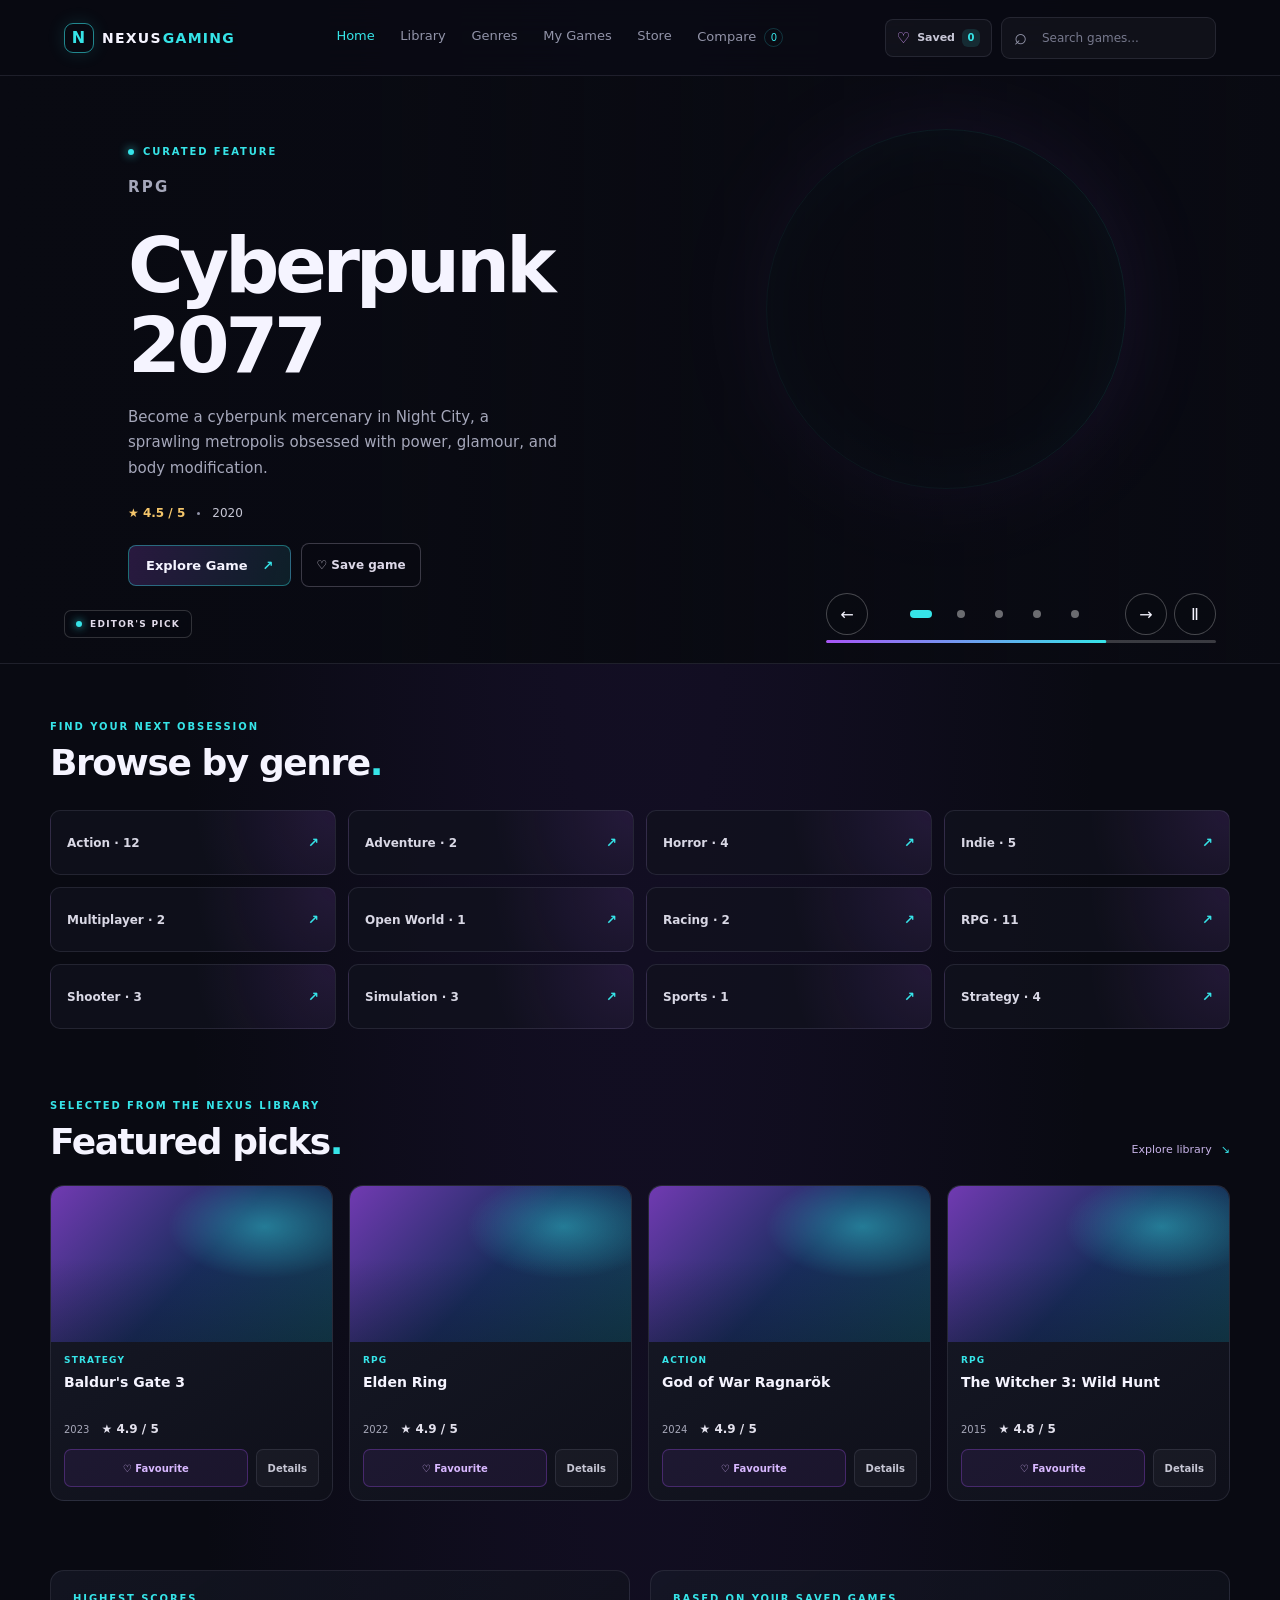
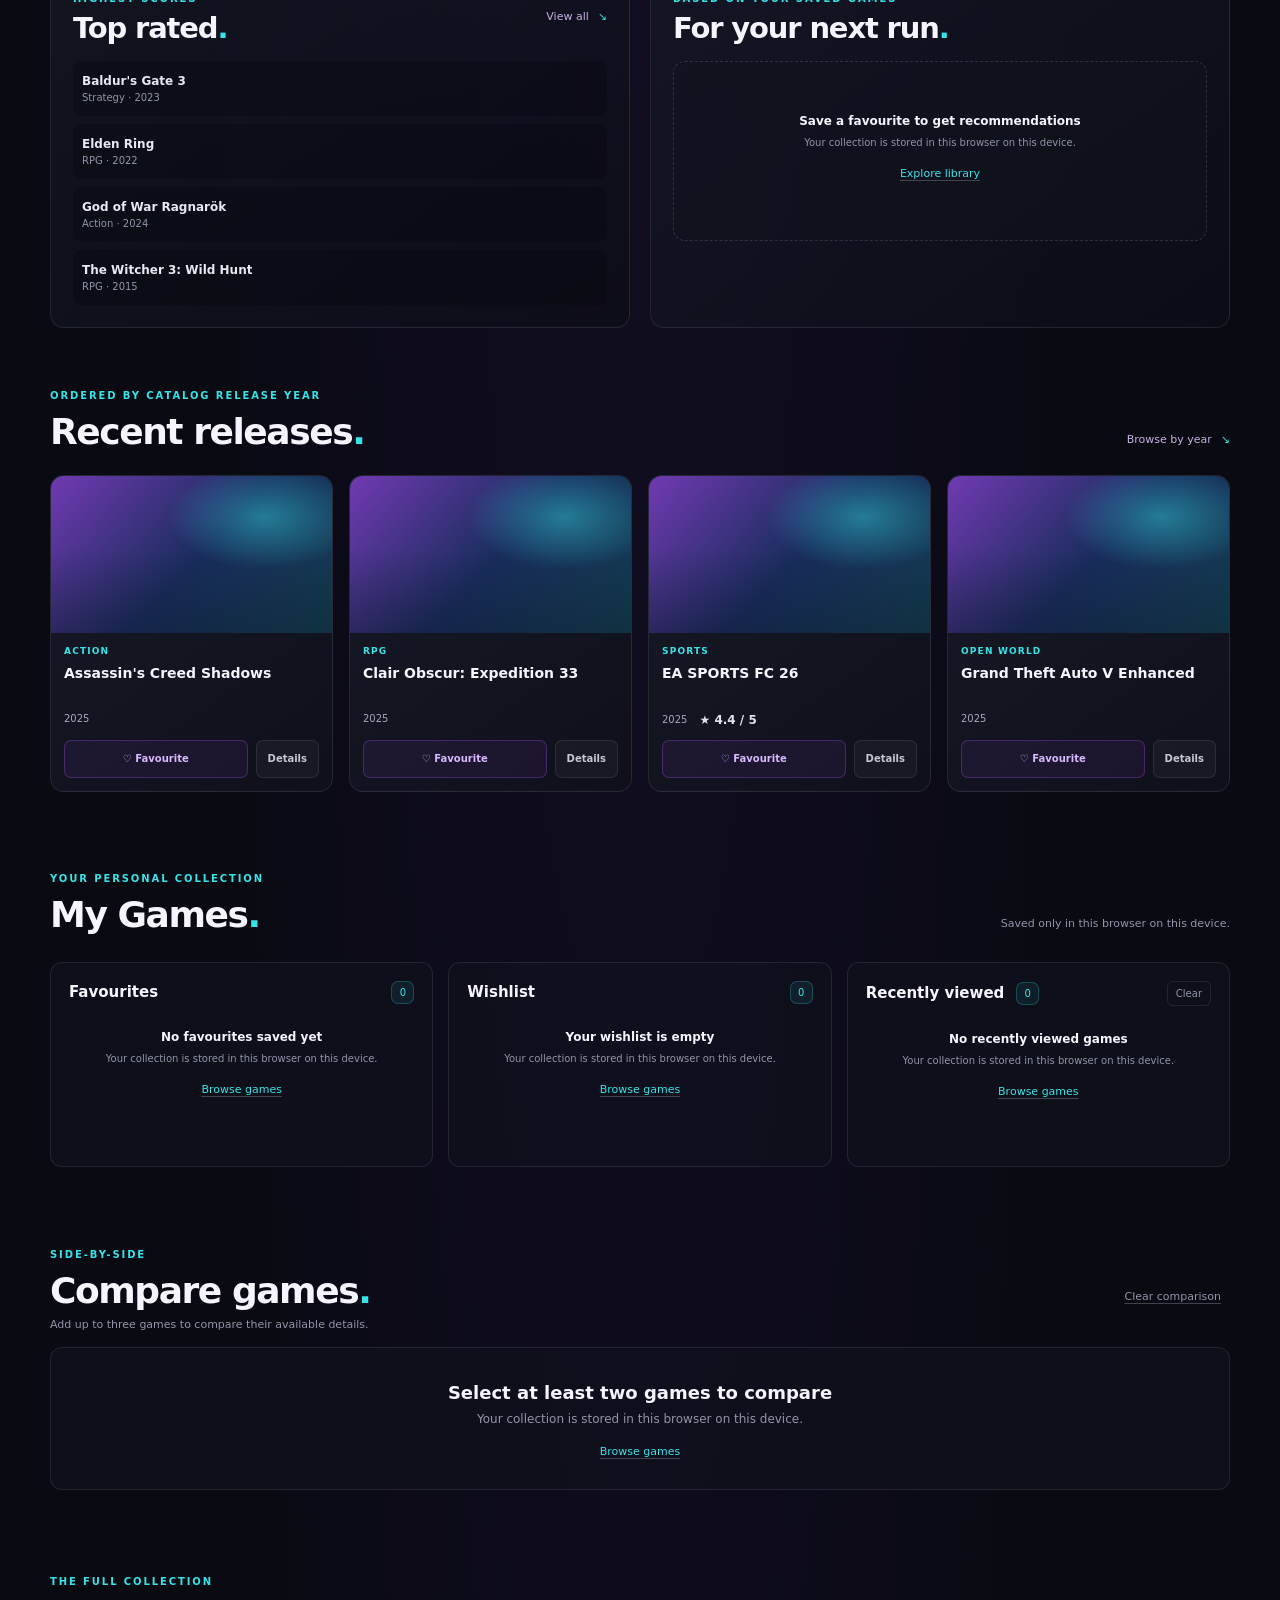
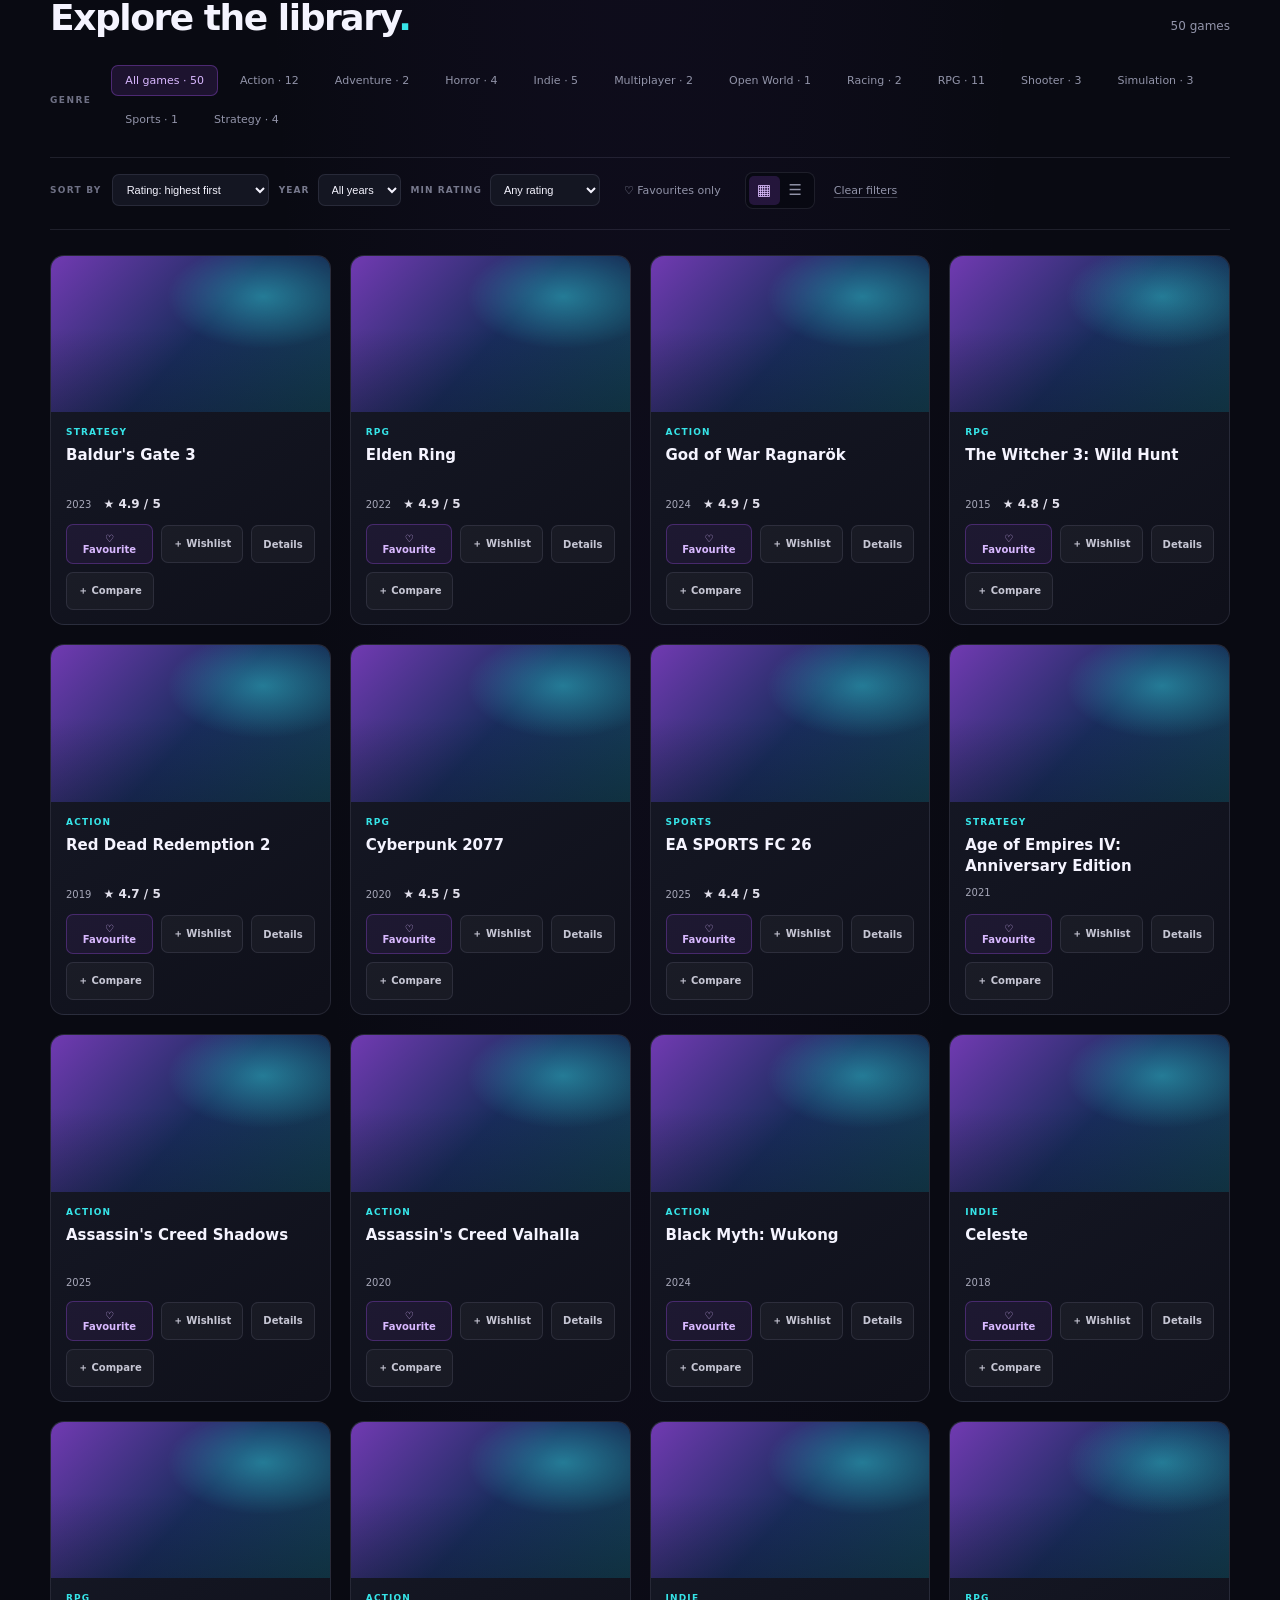
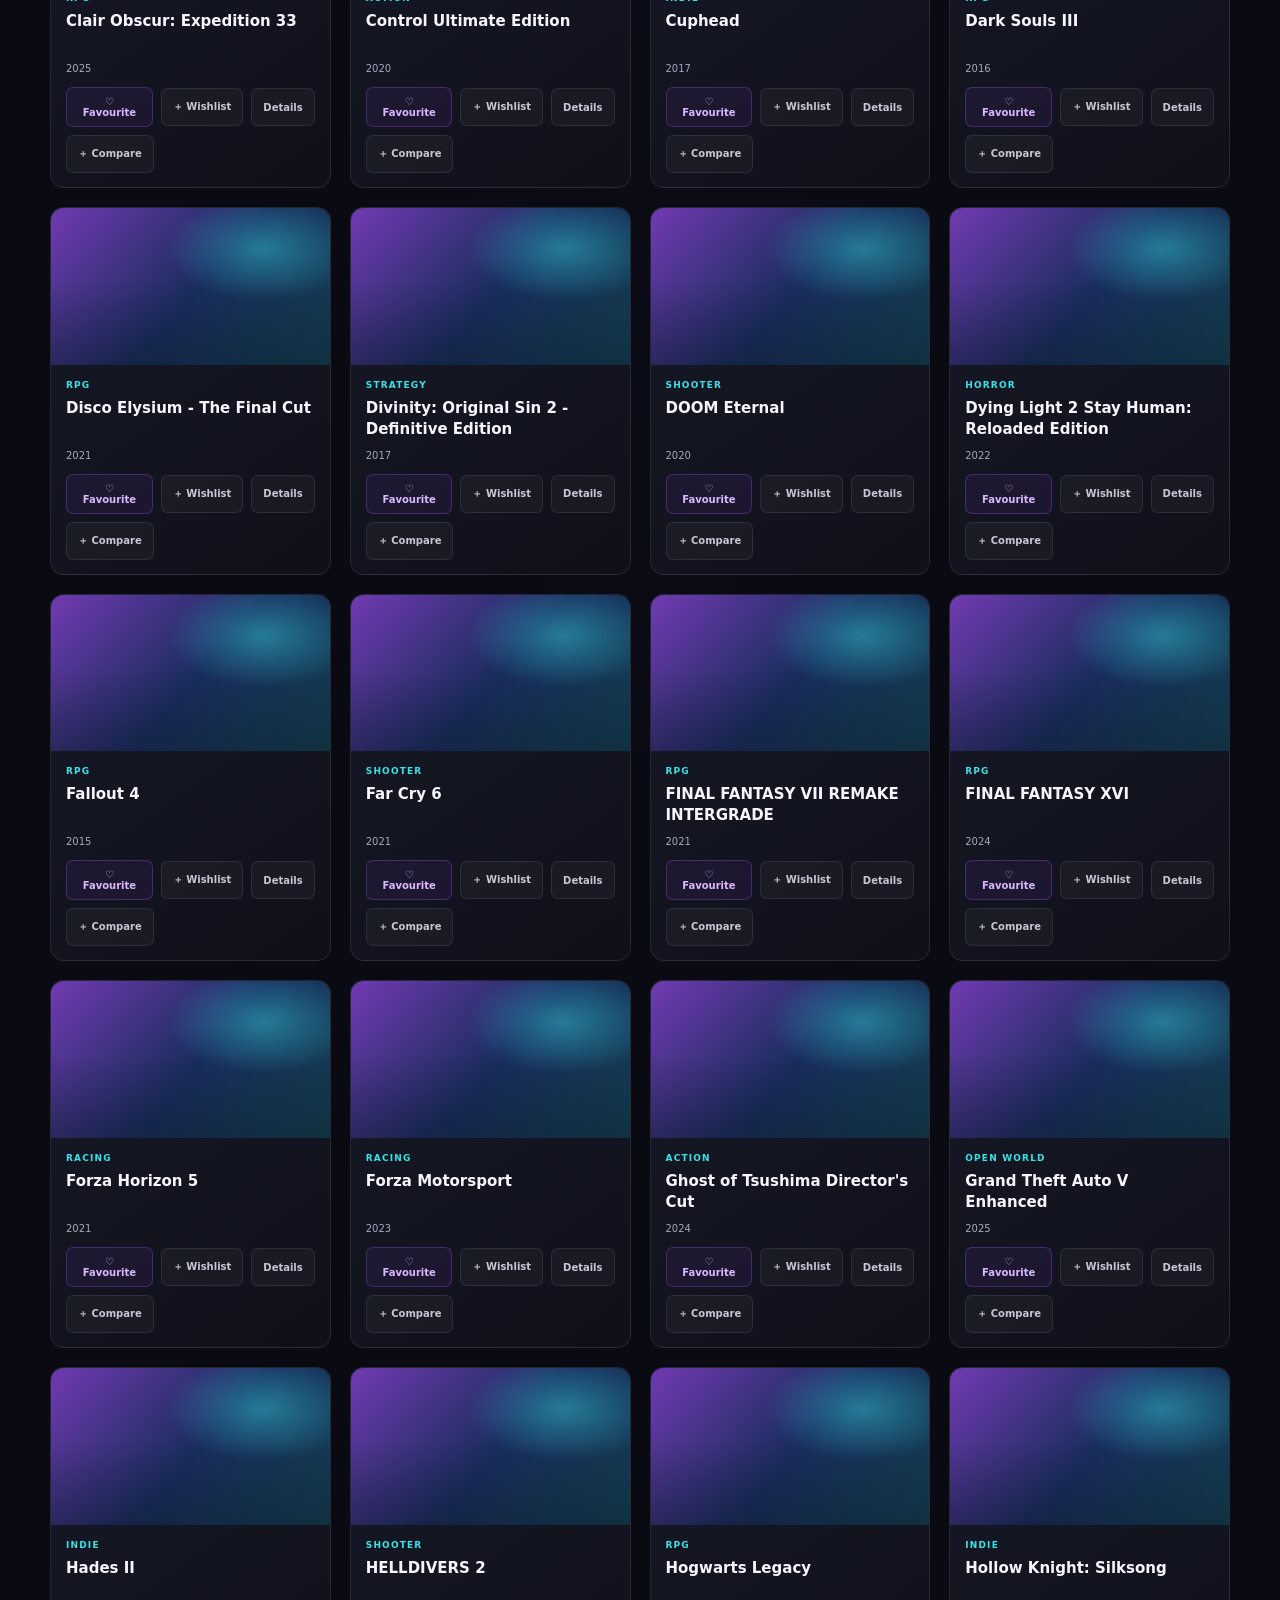
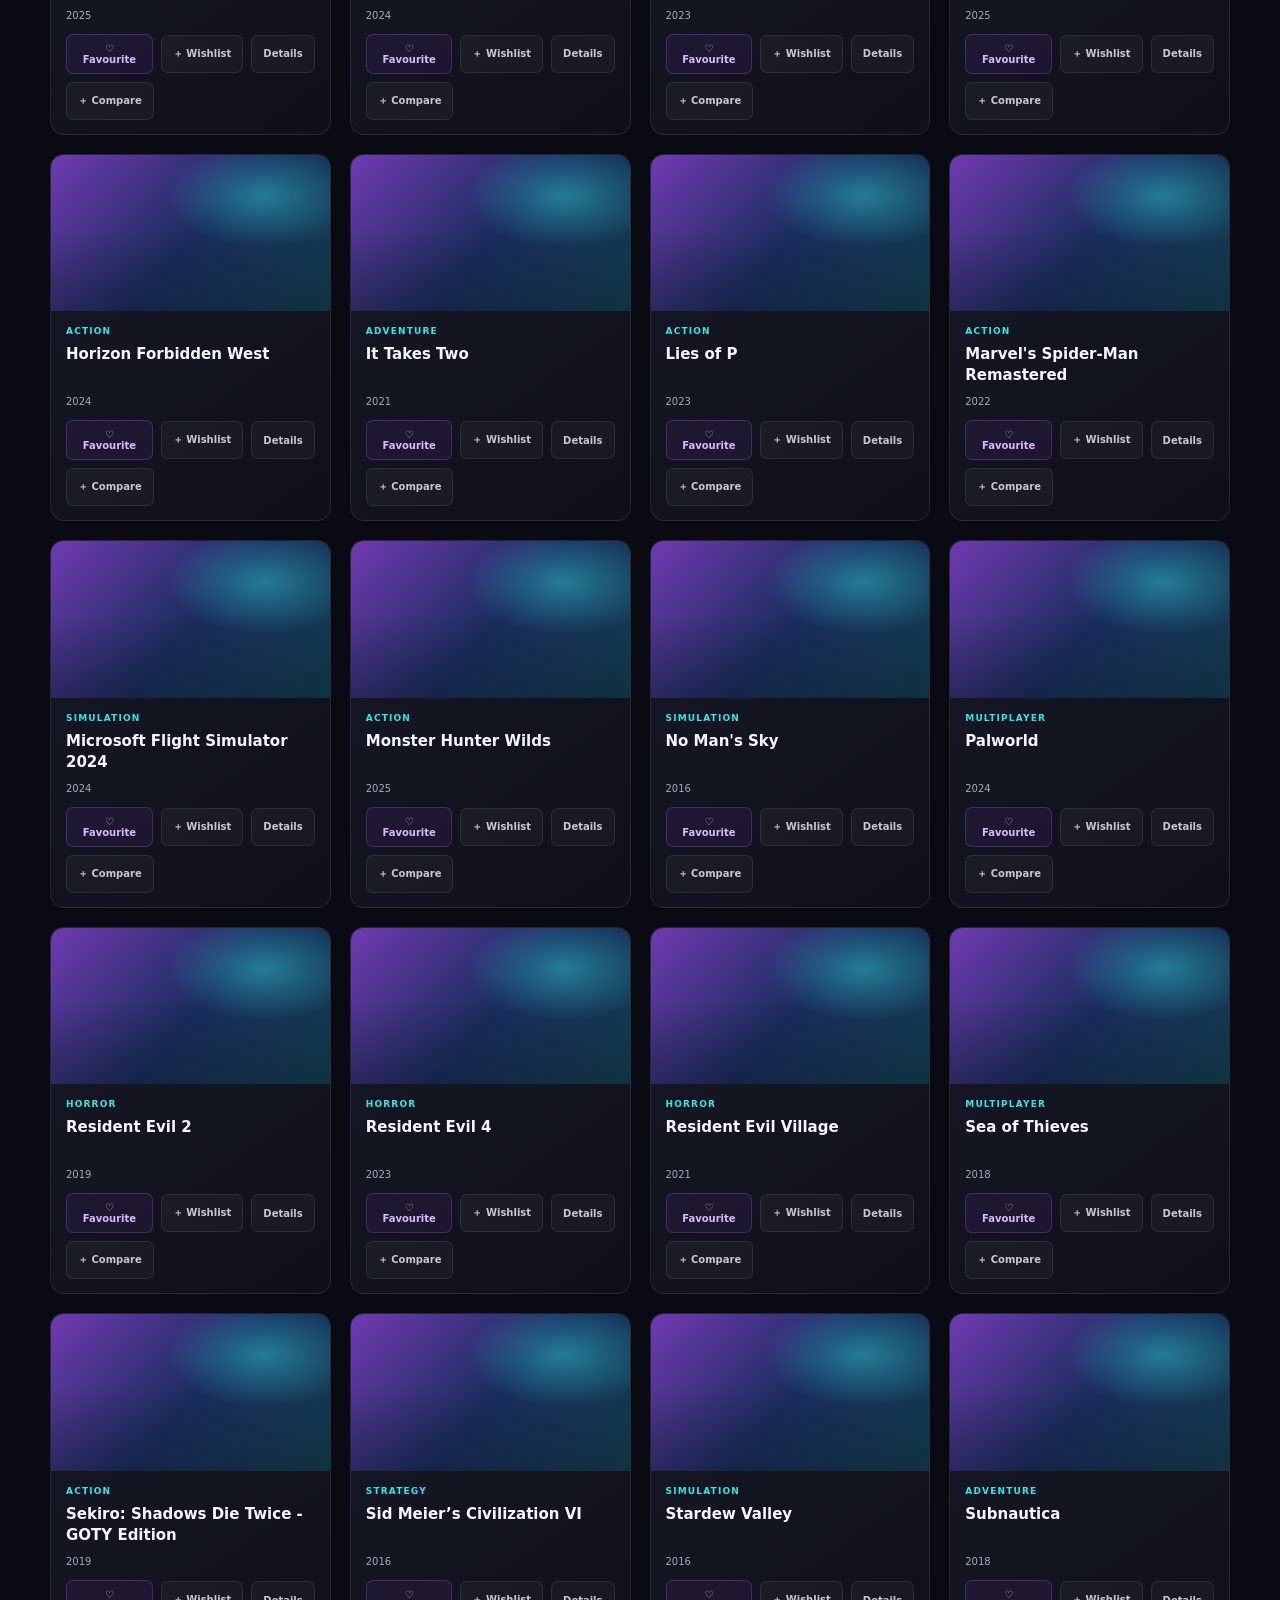
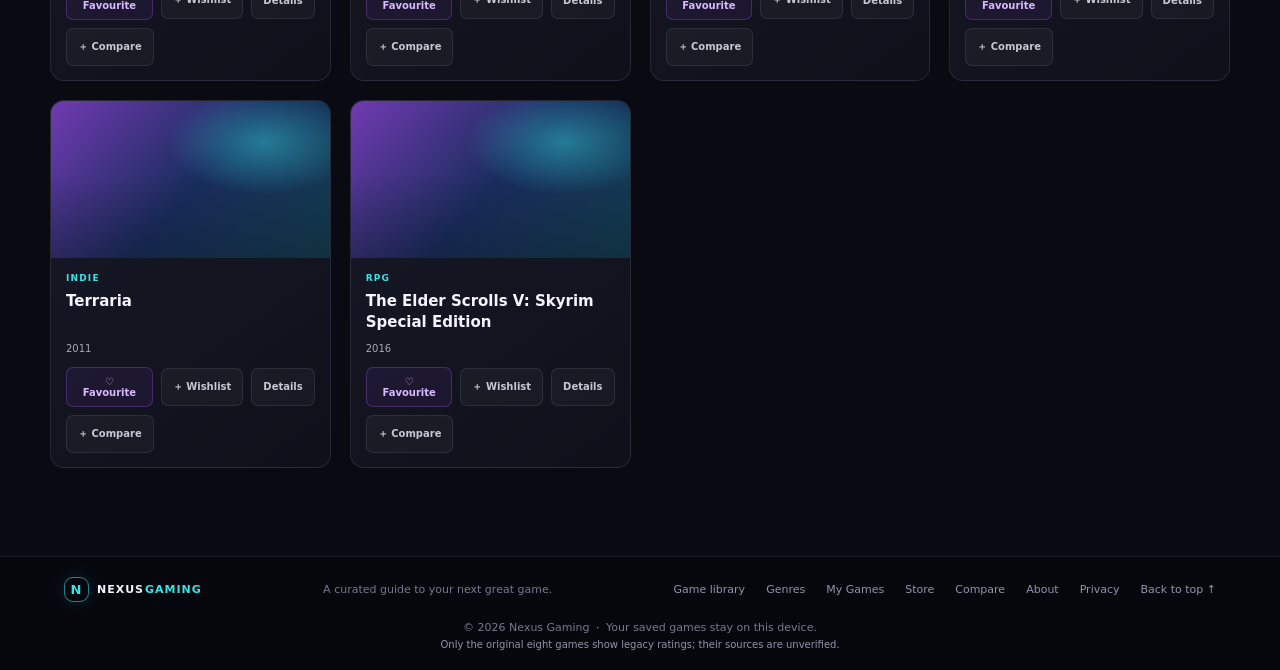
==== commit a6725f00: "Upgrade Nexus Gaming to multi-page website" ====
--- a/index.html
+++ b/index.html
@@ -4,39 +4,54 @@
   <meta charset="UTF-8">
   <meta name="viewport" content="width=device-width, initial-scale=1.0">
   <meta name="theme-color" content="#090a12">
-  <meta name="description" content="Discover your next favourite game in the Nexus Gaming library.">
+  <meta name="description" content="Explore a curated library of PC games, find your next adventure, and save favourites to your personal collection with Nexus Gaming.">
+  <meta name="mitgo-verification" content="3a36ce37-0952-4481-8fcd-bf950c5d9afd" />
+  <link rel="canonical" href="https://hussain09042006.github.io/nexus-gaming/">
+  <meta property="og:type" content="website">
+  <meta property="og:site_name" content="Nexus Gaming">
+  <meta property="og:title" content="Nexus Gaming | Discover Your Next Game">
+  <meta property="og:description" content="Explore a curated library of PC games, find your next adventure, and save favourites to your personal collection.">
+  <meta property="og:url" content="https://hussain09042006.github.io/nexus-gaming/">
+  <meta name="twitter:card" content="summary">
+  <meta name="twitter:title" content="Nexus Gaming | Discover Your Next Game">
+  <meta name="twitter:description" content="Explore a curated library of PC games, find your next adventure, and save favourites to your personal collection.">
   <title>Nexus Gaming | Discover Your Next Game</title>
+  <link rel="icon" type="image/svg+xml" href="favicon.svg">
   <link rel="stylesheet" href="styles.css">
+  <script src="catalog.js" defer></script>
+  <script src="pages.js" defer></script>
   <script src="script.js" defer></script>
 </head>
-<body>
+<body data-page="home">
   <a class="skip-link visually-hidden" href="#mainContent">Skip to main content</a>
   <header class="navbar" id="home">
-    <a class="logo" href="#home" aria-label="Nexus Gaming home"><span class="logo-mark">N</span> NEXUS<span class="logo-accent">GAMING</span></a>
+    <a class="logo" href="index.html" aria-label="Nexus Gaming home"><span class="logo-mark">N</span> NEXUS<span class="logo-accent">GAMING</span></a>
     <button class="menu-toggle" id="menuToggle" type="button" aria-expanded="false" aria-controls="mainNavigation" aria-label="Open navigation"><span></span><span></span><span></span></button>
     <nav class="nav-links" id="mainNavigation" aria-label="Main navigation">
-      <a href="#discover">Discover</a>
-      <a href="#trending">Featured picks</a>
-      <a href="#topRated">Top Rated</a>
-      <a href="#games">Games Library</a>
-      <a href="#myGames">My Games</a>
+      <a href="index.html" data-nav-page="home">Home</a>
+      <a href="games.html" data-nav-page="games">Library</a>
+      <a href="genres.html" data-nav-page="genres">Genres</a>
+      <a href="my-games.html" data-nav-page="my-games">My Games</a>
+      <a href="store.html" data-nav-page="store">Store</a>
+      <a href="compare.html" data-nav-page="compare">Compare <span class="nav-count" data-compare-count aria-label="0 games selected for comparison">0</span></a>
     </nav>
     <div class="header-actions">
-      <button class="saved-link" id="savedGamesButton" type="button" aria-pressed="false">
-        <span aria-hidden="true">♡</span><span class="saved-link-label">Saved</span><span class="saved-count" id="savedCount">0</span>
-      </button>
-      <div class="search-container">
+      <a class="saved-link" id="savedGamesButton" href="my-games.html">
+        <span aria-hidden="true">♡</span><span class="saved-link-label">Saved</span><span class="saved-count" id="savedCount" data-favorite-count>0</span>
+      </a>
+      <form class="search-container" action="games.html" method="get" role="search">
         <label class="visually-hidden" for="searchBar">Search games by title, genre, description, or year</label>
         <span class="search-icon" aria-hidden="true">⌕</span>
-        <input type="search" id="searchBar" placeholder="Search games..." autocomplete="off">
+        <input type="search" id="searchBar" name="q" placeholder="Search games..." autocomplete="off">
         <button class="search-clear" id="clearSearch" type="button" aria-label="Clear search" hidden>×</button>
-      </div>
+      </form>
     </div>
   </header>
 
   <main id="mainContent">
-    <section class="hero featured-hero" id="discover" aria-labelledby="heroTitle">
-      <img class="hero-art" id="heroArtwork" alt="" fetchpriority="high">
+    <section class="hero featured-hero" id="discover" aria-labelledby="heroTitle" aria-roledescription="carousel" aria-label="Editor's pick carousel">
+      <img class="hero-art is-current" id="heroArtwork" alt="" loading="eager" decoding="async" fetchpriority="high">
+      <img class="hero-art hero-art-secondary" id="heroArtworkSecondary" alt="" aria-hidden="true" loading="eager" decoding="async" hidden>
       <div class="hero-glow" aria-hidden="true"></div>
       <div class="hero-content">
         <p class="eyebrow"><span></span> CURATED FEATURE</p>
@@ -50,10 +65,15 @@
         </div>
       </div>
       <div class="hero-art-caption"><span class="live-dot"></span> EDITOR'S PICK</div>
-      <div class="hero-controls">
+      <div class="hero-controls" aria-label="Editor's pick controls">
         <button id="previousFeatured" type="button" aria-label="Previous featured game">←</button>
         <div class="hero-dots" id="heroDots" role="group" aria-label="Choose featured game"></div>
         <button id="nextFeatured" type="button" aria-label="Next featured game">→</button>
+        <button id="toggleFeaturedRotation" type="button" aria-label="Pause automatic slide rotation" aria-pressed="false">Ⅱ</button>
+        <span class="hero-slide-status visually-hidden" id="heroSlideStatus" aria-live="off"></span>
+        <div class="hero-progress" id="heroProgress" role="progressbar" aria-label="Time until next featured game" aria-valuemin="0" aria-valuemax="6" aria-valuenow="0">
+          <span id="heroProgressFill"></span>
+        </div>
       </div>
     </section>
 
@@ -86,6 +106,14 @@
         </div>
         <div class="mini-game-list" id="recommendedGames"></div>
       </section>
+    </section>
+
+    <section class="trending-section release-section" id="newReleases" aria-labelledby="newReleasesTitle">
+      <div class="section-heading trending-heading">
+        <div><p class="eyebrow">ORDERED BY CATALOG RELEASE YEAR</p><h2 id="newReleasesTitle">Recent releases<span class="heading-period">.</span></h2></div>
+        <a class="section-link" href="games.html?sort=year-desc">Browse by year <span aria-hidden="true">↘</span></a>
+      </div>
+      <div class="trending-cards" id="newReleaseCards"></div>
     </section>
 
     <section class="my-games-section" id="myGames" aria-labelledby="myGamesTitle">
@@ -162,10 +190,10 @@
   </main>
 
   <footer class="footer" id="contact">
-    <a class="logo footer-logo" href="#home"><span class="logo-mark">N</span> NEXUS<span class="logo-accent">GAMING</span></a>
+    <a class="logo footer-logo" href="index.html"><span class="logo-mark">N</span> NEXUS<span class="logo-accent">GAMING</span></a>
     <p class="footer-description">A curated guide to your next great game.</p>
     <nav class="footer-nav" aria-label="Footer navigation">
-      <a href="#discover">Discover</a><a href="#trending">Featured picks</a><a href="#games">Game library</a><a href="#myGames">My Games</a><a href="#home">Back to top ↑</a>
+      <a href="games.html">Game library</a><a href="genres.html">Genres</a><a href="my-games.html">My Games</a><a href="store.html">Store</a><a href="compare.html">Compare</a><a href="about.html">About</a><a href="privacy.html">Privacy</a><a href="#home">Back to top ↑</a>
     </nav>
     <span class="copyright">&copy; <span id="currentYear"></span> Nexus Gaming <span class="footer-separator">·</span> Your saved games stay on this device.<span class="rating-disclaimer">Only the original eight games show legacy ratings; their sources are unverified.</span></span>
   </footer>
@@ -183,7 +211,7 @@
       <section class="dialog-purchase" aria-labelledby="purchaseTitle">
         <h3 id="purchaseTitle">Purchase options</h3>
         <p class="purchase-empty" id="purchaseEmpty">Purchase links coming soon.</p>
-        <div class="purchase-offers" id="purchaseOffers"></div>
+        <div class="purchase-offers" id="purchaseOffers" aria-live="polite"></div>
       </section>
       <div class="dialog-actions">
         <button class="favorite-btn dialog-favorite" id="dialogFavorite" type="button"></button>
--- a/styles.css
+++ b/styles.css
@@ -1,5 +1,3 @@
-@import url('https://fonts.googleapis.com/css2?family=DM+Sans:wght@400;500;600;700&family=Space+Grotesk:wght@400;500;600;700&display=swap');
-
 :root {
   color-scheme: dark;
   --page: #090a12;
@@ -32,7 +30,7 @@
     radial-gradient(ellipse at 50% -25%, rgba(86, 44, 155, 0.19), transparent 54%),
     var(--page);
   color: var(--text);
-  font-family: 'DM Sans', 'Segoe UI', sans-serif;
+  font-family: "Segoe UI", system-ui, sans-serif;
   -webkit-font-smoothing: antialiased;
 }
 
@@ -92,7 +90,7 @@
   gap: 8px;
   width: fit-content;
   color: var(--text);
-  font-family: 'Space Grotesk', sans-serif;
+  font-family: "Segoe UI", system-ui, sans-serif;
   font-size: 14px;
   font-weight: 700;
   letter-spacing: 0.09em;
@@ -233,7 +231,7 @@
 .hero h1,
 .section-heading h2 {
   margin: 0;
-  font-family: 'Space Grotesk', 'Segoe UI', sans-serif;
+  font-family: "Segoe UI", system-ui, sans-serif;
   font-weight: 700;
   letter-spacing: -0.055em;
 }
@@ -294,7 +292,7 @@
   border: 1px solid rgba(168, 85, 247, 0.42);
   border-radius: 42% 58% 63% 37% / 42% 39% 61% 58%;
   color: rgba(223, 201, 255, 0.75);
-  font-family: 'Space Grotesk', sans-serif;
+  font-family: "Segoe UI", system-ui, sans-serif;
   font-size: 42px;
   font-weight: 700;
   text-shadow: 0 0 28px var(--purple);
@@ -470,7 +468,7 @@
 .card-content h3 {
   min-height: 44px;
   margin: 0;
-  font-family: 'Space Grotesk', 'Segoe UI', sans-serif;
+  font-family: "Segoe UI", system-ui, sans-serif;
   font-size: 16px;
   line-height: 1.4;
 }
@@ -748,6 +746,13 @@
   object-position: center 42%;
   opacity: 0.74;
   mask-image: linear-gradient(90deg, transparent 0%, #000 43%, #000 100%);
+  transition: opacity 650ms ease, transform 650ms ease;
+  transform: scale(1);
+}
+
+.featured-hero .hero-art:not(.is-current) {
+  opacity: 0;
+  transform: scale(1.025);
 }
 
 .hero-content {
@@ -1093,7 +1098,7 @@
 
 .empty-state h3 {
   margin: 11px 0 7px;
-  font-family: 'Space Grotesk', sans-serif;
+  font-family: "Segoe UI", system-ui, sans-serif;
   font-size: 18px;
 }
 
@@ -1182,7 +1187,7 @@
 
 .dialog-content h2 {
   margin: 0;
-  font-family: 'Space Grotesk', sans-serif;
+  font-family: "Segoe UI", system-ui, sans-serif;
   font-size: clamp(25px, 5vw, 36px);
   letter-spacing: -0.04em;
 }
@@ -1218,7 +1223,7 @@
 .dialog-purchase h3 {
   margin: 0 0 12px;
   color: #e9e7f1;
-  font-family: 'Space Grotesk', sans-serif;
+  font-family: "Segoe UI", system-ui, sans-serif;
   font-size: 14px;
 }
 
@@ -1263,6 +1268,17 @@
 .purchase-type {
   color: var(--muted);
   font-size: 10px;
+}
+
+.purchase-price {
+  color: var(--text);
+  font-size: 13px;
+  font-weight: 700;
+}
+
+.purchase-availability {
+  color: #a8d5c1;
+  font-size: 11px;
 }
 
 .affiliate-disclosure {
@@ -1839,7 +1855,7 @@
 
 .personal-heading h3 {
   margin: 0;
-  font-family: 'Space Grotesk', sans-serif;
+  font-family: "Segoe UI", system-ui, sans-serif;
   font-size: 15px;
 }
 
@@ -1954,7 +1970,7 @@
 .compare-table thead th {
   position: relative;
   color: var(--text);
-  font-family: 'Space Grotesk', sans-serif;
+  font-family: "Segoe UI", system-ui, sans-serif;
   font-size: 12px;
 }
 
@@ -2186,6 +2202,109 @@
   margin-top: 5px;
   color: var(--muted);
   font-size: 10px;
+}
+
+.featured-hero .hero-controls {
+  right: max(5vw, 25px);
+  bottom: 20px;
+  display: grid;
+  width: min(390px, calc(100% - 50px));
+  grid-template-columns: 42px minmax(0, 1fr) 42px 42px;
+  grid-template-areas:
+    "previous dots next rotation"
+    "progress progress progress progress";
+  gap: 5px 7px;
+}
+
+#previousFeatured {
+  grid-area: previous;
+}
+
+#nextFeatured {
+  grid-area: next;
+}
+
+#toggleFeaturedRotation {
+  grid-area: rotation;
+}
+
+.featured-hero .hero-dots {
+  grid-area: dots;
+  justify-content: center;
+  gap: 2px;
+}
+
+.featured-hero .hero-dot {
+  flex: 0 0 auto;
+}
+
+.hero-progress {
+  grid-area: progress;
+  height: 3px;
+  overflow: hidden;
+  border-radius: 999px;
+  background: rgba(255, 255, 255, 0.2);
+}
+
+.hero-progress > span {
+  display: block;
+  width: 100%;
+  height: 100%;
+  border-radius: inherit;
+  background: linear-gradient(90deg, var(--purple), var(--cyan));
+  transform: scaleX(0);
+  transform-origin: left center;
+}
+
+.hero-art-caption {
+  right: auto;
+  left: max(5vw, 25px);
+  bottom: 25px;
+}
+
+@media (max-width: 760px) {
+  .featured-hero .hero-controls {
+    right: 19px;
+    bottom: 18px;
+    width: min(390px, calc(100% - 38px));
+    gap: 4px 5px;
+  }
+
+  .featured-hero .hero-art-caption {
+    right: auto;
+    bottom: 26px;
+    left: 7vw;
+  }
+}
+
+@media (max-width: 370px) {
+  .featured-hero .hero-controls {
+    right: 12px;
+    width: calc(100% - 24px);
+    grid-template-columns: 36px minmax(0, 1fr) 36px 36px;
+    gap: 3px;
+  }
+
+  .featured-hero .hero-controls > button {
+    width: 36px;
+    height: 36px;
+  }
+
+  .featured-hero .hero-dot {
+    width: 28px;
+    height: 28px;
+  }
+
+  .featured-hero .hero-dot[aria-pressed="true"] {
+    width: 32px;
+  }
+}
+
+@media (prefers-reduced-motion: reduce) {
+  .featured-hero .hero-art,
+  .hero-progress > span {
+    transition-duration: 0.01ms !important;
+  }
 }
 
 .toast-region {
@@ -2591,3 +2710,916 @@
     animation-duration: 0.01ms !important;
   }
 }
+
+:focus-visible {
+  outline: 2px solid var(--cyan);
+  outline-offset: 3px;
+}
+
+.search-container input {
+  min-height: 42px;
+}
+
+.game-cards:not(.list-view) .game-card,
+.trending-cards .trending-card {
+  display: flex;
+  flex-direction: column;
+}
+
+.game-cards:not(.list-view) .card-content,
+.trending-cards .trending-card .card-content {
+  display: flex;
+  flex: 1;
+  flex-direction: column;
+}
+
+.game-cards:not(.list-view) .card-content h3,
+.trending-cards .trending-card .card-content h3 {
+  min-height: 2.8em;
+}
+
+.game-cards:not(.list-view) .card-actions,
+.trending-cards .trending-card .card-actions {
+  margin-top: auto;
+}
+
+.hero-controls > button {
+  width: 42px;
+  height: 42px;
+}
+
+.hero-dot {
+  display: grid;
+  width: 36px;
+  height: 36px;
+  place-items: center;
+  border-radius: 6px;
+  background: transparent;
+}
+
+.hero-dot::before {
+  display: block;
+  width: 8px;
+  height: 8px;
+  border-radius: 50%;
+  background: rgba(255, 255, 255, 0.4);
+  content: '';
+  transition: width var(--motion-fast), border-radius var(--motion-fast), background var(--motion-fast);
+}
+
+.hero-dot[aria-pressed="true"] {
+  width: 40px;
+  background: transparent;
+}
+
+.hero-dot[aria-pressed="true"]::before {
+  width: 22px;
+  height: 8px;
+  border-radius: 5px;
+  background: var(--cyan);
+}
+
+.dialog-close {
+  width: 44px;
+  height: 44px;
+}
+
+.purchase-button {
+  min-height: 44px;
+}
+
+@media (max-width: 760px) {
+  .hero-controls {
+    gap: 4px;
+  }
+
+  .saved-link,
+  .search-container input,
+  .library-controls select,
+  .filter-btn,
+  .view-toggle button,
+  .card-actions button,
+  .dialog-actions button {
+    min-height: 42px;
+  }
+
+  .view-toggle button {
+    width: 40px;
+  }
+}
+
+@media (max-width: 370px) {
+  .hero-controls {
+    right: 14px;
+    gap: 2px;
+  }
+
+  .hero-controls > button {
+    width: 36px;
+    height: 36px;
+  }
+
+  .hero-dots {
+    gap: 2px;
+  }
+
+  .hero-dot {
+    width: 28px;
+    height: 28px;
+  }
+
+  .hero-dot[aria-pressed="true"] {
+    width: 32px;
+  }
+}
+
+/* Shared layouts for the standalone discovery pages */
+.nav-links a[aria-current="page"] {
+  color: var(--cyan);
+}
+
+.saved-link {
+  text-decoration: none;
+}
+
+.page-main {
+  width: min(var(--content-width, 1180px), calc(100% - 48px));
+  min-height: calc(100vh - 190px);
+  margin: 0 auto;
+  padding: clamp(42px, 7vw, 78px) 0 84px;
+}
+
+.page-intro {
+  max-width: 760px;
+  margin: 0 auto 42px;
+  text-align: center;
+}
+
+.page-intro .eyebrow {
+  margin-bottom: 12px;
+}
+
+.page-intro h1,
+.not-found-state h1 {
+  margin: 0;
+  font-size: clamp(34px, 5.4vw, 58px);
+  letter-spacing: -0.055em;
+  line-height: 1.08;
+}
+
+.page-intro > p:last-child,
+.not-found-state > p:not(.eyebrow) {
+  max-width: 620px;
+  margin: 16px auto 0;
+  color: #a5a7ba;
+  font-size: 14px;
+  line-height: 1.75;
+}
+
+.library-panel {
+  padding: clamp(16px, 3vw, 28px);
+  border: 1px solid var(--line);
+  border-radius: var(--radius-card, 14px);
+  background: rgba(17, 19, 30, 0.68);
+}
+
+.library-filter-form {
+  display: grid;
+  grid-template-columns: minmax(200px, 1.6fr) repeat(3, minmax(145px, 1fr)) auto;
+  align-items: end;
+  gap: 12px;
+  padding-bottom: 22px;
+  border-bottom: 1px solid var(--line);
+}
+
+.library-filter-form label {
+  display: grid;
+  gap: 7px;
+  color: #a9aaba;
+  font-size: 11px;
+  font-weight: 600;
+}
+
+.library-filter-form input,
+.library-filter-form select {
+  width: 100%;
+  min-height: 43px;
+  padding: 9px 12px;
+  border: 1px solid var(--line);
+  border-radius: 8px;
+  background: #141622;
+  color: var(--text);
+  font-size: 12px;
+}
+
+.library-filter-form input:focus-visible,
+.library-filter-form select:focus-visible {
+  border-color: var(--cyan);
+  outline: 2px solid rgba(54, 228, 232, 0.18);
+  outline-offset: 1px;
+}
+
+.library-filter-form .clear-filters {
+  min-height: 42px;
+  white-space: nowrap;
+}
+
+.library-results-heading {
+  display: flex;
+  align-items: center;
+  justify-content: space-between;
+  gap: 16px;
+  min-height: 55px;
+}
+
+.library-results-heading p {
+  margin: 0;
+}
+
+.muted {
+  color: var(--muted);
+  font-size: 11px;
+}
+
+.page-game-cards {
+  grid-template-columns: repeat(auto-fill, minmax(min(100%, 240px), 1fr));
+}
+
+.page-card-link {
+  display: block;
+  color: inherit;
+  text-decoration: none;
+}
+
+.page-card-link h3 a,
+.game-card h3 a {
+  color: inherit;
+  text-decoration: none;
+}
+
+.page-card-link h3 a:hover,
+.game-card h3 a:hover {
+  color: var(--cyan);
+}
+
+.page-game-cards .game-card {
+  display: flex;
+  flex-direction: column;
+}
+
+.page-game-cards .card-content {
+  display: flex;
+  flex: 1;
+  flex-direction: column;
+}
+
+.page-game-cards .card-content h3 {
+  min-height: 2.8em;
+}
+
+.page-game-cards .card-actions {
+  margin-top: auto;
+  padding: 0 14px 14px;
+}
+
+.library-results-heading + .game-cards {
+  padding-top: 4px;
+}
+
+.page-genre-grid {
+  display: grid;
+  grid-template-columns: repeat(3, minmax(0, 1fr));
+  gap: 15px;
+}
+
+.page-genre-grid .genre-tile {
+  min-height: 104px;
+  text-decoration: none;
+}
+
+.genre-count {
+  color: var(--muted);
+  font-size: 11px;
+  font-weight: 400;
+}
+
+.nav-count {
+  display: inline-grid;
+  min-width: 19px;
+  height: 19px;
+  place-items: center;
+  margin-left: 4px;
+  padding: 0 5px;
+  border: 1px solid rgba(54, 228, 232, 0.2);
+  border-radius: 999px;
+  color: var(--cyan);
+  font-size: 10px;
+  line-height: 1;
+}
+
+.genre-tools {
+  display: flex;
+  flex-wrap: wrap;
+  align-items: center;
+  gap: 10px;
+  margin: 0 0 20px;
+  padding: 14px;
+  border: 1px solid var(--line);
+  border-radius: 12px;
+  background: rgba(17, 19, 30, 0.68);
+}
+
+.genre-tools label {
+  color: var(--muted);
+  font-size: 12px;
+  font-weight: 600;
+}
+
+.genre-tools input,
+.genre-tools select {
+  min-width: 160px;
+  min-height: 42px;
+  padding: 9px 12px;
+  border: 1px solid var(--line);
+  border-radius: 8px;
+  background: #141622;
+  color: var(--text);
+  font: inherit;
+  font-size: 13px;
+}
+
+.genre-tools input:focus-visible,
+.genre-tools select:focus-visible {
+  border-color: var(--cyan);
+  outline: 2px solid rgba(54, 228, 232, 0.18);
+  outline-offset: 1px;
+}
+
+.genre-tools .results-count {
+  margin-left: auto;
+}
+
+.page-genre-tile {
+  position: relative;
+  isolation: isolate;
+  overflow: hidden;
+  flex-direction: column;
+  min-height: 210px !important;
+  align-items: flex-start;
+  justify-content: flex-end;
+  gap: 6px;
+  padding: 20px !important;
+  border-radius: 14px;
+  background:
+    linear-gradient(180deg, rgba(8, 9, 16, 0.04) 0%, rgba(8, 9, 16, 0.33) 38%, rgba(8, 9, 16, 0.94) 100%),
+    radial-gradient(ellipse at 80% 20%, rgba(54, 228, 232, 0.24), transparent 55%),
+    linear-gradient(135deg, #422b67, #142b3a);
+  transition: border-color var(--motion-fast), transform var(--motion-fast), box-shadow var(--motion-fast);
+}
+
+.page-genre-tile::after {
+  content: none;
+}
+
+.page-genre-tile:hover,
+.page-genre-tile:focus-visible {
+  transform: translateY(-3px);
+  border-color: rgba(54, 228, 232, 0.55);
+  box-shadow: 0 14px 34px rgba(0, 0, 0, 0.28);
+}
+
+.page-genre-tile:focus-visible {
+  outline: 2px solid var(--cyan);
+  outline-offset: 3px;
+}
+
+.genre-art {
+  position: absolute;
+  z-index: -2;
+  inset: 0;
+  width: 100%;
+  height: 100%;
+  object-fit: cover;
+  transition: transform 260ms ease;
+}
+
+.page-genre-tile:hover .genre-art,
+.page-genre-tile:focus-visible .genre-art {
+  transform: scale(1.045);
+}
+
+.page-genre-copy {
+  display: grid;
+  gap: 6px;
+  width: 100%;
+  min-width: 0;
+}
+
+.page-genre-name {
+  color: var(--text);
+  font-size: clamp(18px, 2vw, 24px);
+  font-weight: 700;
+  letter-spacing: -0.03em;
+}
+
+.page-genre-tile .genre-count {
+  color: #d0cfdd;
+  font-size: 12px;
+}
+
+.page-genre-action {
+  margin-top: 3px;
+  color: var(--cyan);
+  font-size: 12px;
+  font-weight: 600;
+}
+
+.compare-page-panel {
+  padding: clamp(14px, 3vw, 26px);
+  border: 1px solid var(--line);
+  border-radius: 16px;
+  background: rgba(17, 19, 30, 0.72);
+}
+
+.compare-page-toolbar,
+.compare-page-actions {
+  display: flex;
+  flex-wrap: wrap;
+  align-items: center;
+  gap: 12px;
+}
+
+.compare-page-toolbar {
+  justify-content: space-between;
+  margin-bottom: 18px;
+}
+
+.compare-page-toolbar .results-count {
+  margin: 0;
+}
+
+.compare-page-actions > * {
+  min-height: 42px;
+}
+
+.compare-page .comparison-content .compare-table thead th a {
+  color: var(--text);
+  text-decoration: none;
+}
+
+.compare-page .comparison-content .compare-table thead th a:hover {
+  color: var(--cyan);
+}
+
+.compare-page .comparison-content .compare-table tbody tr:last-child th,
+.compare-page .comparison-content .compare-table tbody tr:last-child td {
+  vertical-align: top;
+}
+
+.compare-page .comparison-content .compare-table tbody tr:last-child td {
+  min-width: 240px;
+  color: #b5b5c4;
+  line-height: 1.65;
+}
+
+.comparison-page-note {
+  margin: 14px 0 0;
+  color: var(--muted);
+  font-size: 12px;
+  line-height: 1.6;
+}
+
+[data-action="compare-toggle"]:disabled {
+  cursor: not-allowed;
+  opacity: 0.55;
+}
+
+.detail-page {
+  padding-top: 30px;
+}
+
+.breadcrumb {
+  display: flex;
+  align-items: center;
+  gap: 10px;
+  margin: 0 0 27px;
+  color: var(--muted);
+  font-size: 12px;
+}
+
+.breadcrumb a,
+.editorial-content a {
+  color: var(--cyan);
+  text-underline-offset: 3px;
+}
+
+.game-detail-layout {
+  display: grid;
+  grid-template-columns: minmax(0, 1.1fr) minmax(320px, 0.9fr);
+  gap: clamp(28px, 5vw, 65px);
+  align-items: start;
+  padding: clamp(18px, 3vw, 34px);
+  border: 1px solid var(--line);
+  border-radius: 18px;
+  background: linear-gradient(145deg, rgba(23, 26, 40, 0.9), rgba(13, 14, 23, 0.88));
+  box-shadow: var(--shadow-card);
+}
+
+.detail-visual {
+  position: sticky;
+  top: 105px;
+  overflow: hidden;
+  aspect-ratio: 1.38;
+  border: 1px solid var(--line);
+  border-radius: 12px;
+  background:
+    radial-gradient(ellipse at 76% 26%, rgba(54, 228, 232, 0.42), transparent 32%),
+    linear-gradient(132deg, #713ab2, #192d5d 52%, #123f50);
+}
+
+.detail-art {
+  display: block;
+  width: 100%;
+  height: 100%;
+  object-fit: cover;
+}
+
+.detail-art[hidden] {
+  display: none;
+}
+
+.detail-copy {
+  min-width: 0;
+  padding: 8px 0;
+}
+
+.detail-copy h1 {
+  margin: 0;
+  font-size: clamp(30px, 4vw, 48px);
+  letter-spacing: -0.05em;
+  line-height: 1.1;
+}
+
+.detail-meta {
+  display: flex;
+  flex-wrap: wrap;
+  gap: 12px;
+  margin: 17px 0;
+  color: #d3d1df;
+  font-size: 12px;
+}
+
+.detail-description {
+  color: #b5b5c4;
+  font-size: 14px;
+  line-height: 1.8;
+}
+
+.detail-actions {
+  display: flex;
+  flex-wrap: wrap;
+  gap: 10px;
+  margin: 22px 0 33px;
+}
+
+.detail-actions .details-button {
+  display: inline-flex;
+  align-items: center;
+  min-height: 40px;
+  border-radius: 7px;
+  text-decoration: none;
+}
+
+.detail-purchase {
+  padding-top: 22px;
+  border-top: 1px solid var(--line);
+}
+
+.detail-purchase .eyebrow {
+  margin-bottom: 8px;
+}
+
+.detail-purchase h2 {
+  margin: 0 0 14px;
+  font-size: 19px;
+}
+
+.detail-offers {
+  display: grid;
+  gap: 10px;
+}
+
+.detail-offers .purchase-empty {
+  margin: 0;
+  color: var(--muted);
+  font-size: 12px;
+  line-height: 1.6;
+}
+
+.related-section,
+.personal-page-section {
+  padding-top: 64px;
+}
+
+.related-section .section-heading,
+.personal-page-section .section-heading {
+  margin-bottom: 22px;
+}
+
+.not-found-state {
+  padding: clamp(30px, 8vw, 90px) 20px;
+  border: 1px solid var(--line);
+  border-radius: 16px;
+  background: rgba(17, 19, 30, 0.68);
+  text-align: center;
+}
+
+.not-found-state .eyebrow {
+  margin-bottom: 13px;
+}
+
+.not-found-state .cta-button {
+  margin-top: 23px;
+}
+
+.not-found-state[hidden],
+.game-detail-layout[hidden] {
+  display: none;
+}
+
+.store-notice {
+  max-width: 860px;
+  margin: 0 auto 30px;
+  padding: clamp(20px, 3vw, 30px);
+  border: 1px solid rgba(54, 228, 232, 0.22);
+  border-radius: 13px;
+  background: linear-gradient(125deg, rgba(54, 228, 232, 0.07), rgba(168, 85, 247, 0.08));
+}
+
+.store-notice h2,
+.store-empty h2 {
+  margin: 0 0 10px;
+  font-size: 19px;
+}
+
+.store-notice p,
+.store-empty p {
+  margin: 8px 0 0;
+  color: #b5b5c4;
+  font-size: 13px;
+  line-height: 1.7;
+}
+
+.store-offers-grid {
+  display: grid;
+  grid-template-columns: repeat(auto-fit, minmax(min(100%, 280px), 1fr));
+  gap: 15px;
+}
+
+.store-empty {
+  grid-column: 1 / -1;
+  padding: clamp(28px, 5vw, 50px);
+  border: 1px dashed rgba(177, 177, 210, 0.23);
+  border-radius: 13px;
+  background: rgba(17, 19, 30, 0.58);
+  text-align: center;
+}
+
+.store-empty p {
+  max-width: 670px;
+  margin: 0 auto;
+}
+
+.store-empty .cta-button {
+  margin-top: 22px;
+}
+
+.store-offer-card {
+  padding: 20px;
+  border: 1px solid var(--line);
+  border-radius: 12px;
+  background: rgba(17, 19, 30, 0.72);
+}
+
+.store-offer-card h2 {
+  margin: 0;
+  font-size: 17px;
+}
+
+.store-offer-card h2 a {
+  text-decoration: none;
+}
+
+.store-offer-card > p {
+  color: var(--muted);
+  font-size: 12px;
+}
+
+.store-offer-card .purchase-offer {
+  display: flex;
+  flex-direction: column;
+  align-items: flex-start;
+  gap: 9px;
+}
+
+.text-page .page-intro {
+  text-align: left;
+}
+
+.text-page .page-intro > p:last-child {
+  margin-left: 0;
+}
+
+.editorial-content {
+  max-width: 820px;
+  margin: 0 auto;
+  padding: clamp(22px, 4vw, 42px);
+  border: 1px solid var(--line);
+  border-radius: 14px;
+  background: rgba(17, 19, 30, 0.68);
+}
+
+.editorial-content h2 {
+  margin: 28px 0 9px;
+  font-size: 19px;
+}
+
+.editorial-content h2:first-child {
+  margin-top: 0;
+}
+
+.editorial-content p {
+  margin: 0 0 16px;
+  color: #b5b5c4;
+  font-size: 14px;
+  line-height: 1.85;
+}
+
+.editorial-content p:last-child {
+  margin-bottom: 0;
+}
+
+.page-footer {
+  row-gap: 14px;
+}
+
+@media (max-width: 960px) {
+  .library-filter-form {
+    grid-template-columns: repeat(2, minmax(0, 1fr));
+  }
+
+  .library-search-field {
+    grid-column: 1 / -1;
+  }
+
+  .game-detail-layout {
+    grid-template-columns: minmax(0, 1fr) minmax(280px, 0.9fr);
+  }
+}
+
+@media (max-width: 760px) {
+  .page-main {
+    width: calc(100% - 34px);
+  }
+
+  .page-intro {
+    margin-bottom: 30px;
+    text-align: left;
+  }
+
+  .page-intro > p:last-child {
+    margin-left: 0;
+  }
+
+  .page-genre-grid {
+    grid-template-columns: repeat(2, minmax(0, 1fr));
+  }
+
+  .game-detail-layout {
+    grid-template-columns: 1fr;
+    gap: 22px;
+  }
+
+  .detail-visual {
+    position: relative;
+    top: auto;
+    max-height: 390px;
+  }
+
+  .detail-copy {
+    padding: 0;
+  }
+
+  .library-results-heading {
+    align-items: flex-start;
+    flex-direction: column;
+    justify-content: center;
+    gap: 6px;
+    padding: 12px 0;
+  }
+}
+
+@media (max-width: 480px) {
+  .page-main {
+    width: calc(100% - 28px);
+    padding-top: 36px;
+  }
+
+  .library-panel {
+    padding: 13px;
+  }
+
+  .library-filter-form {
+    grid-template-columns: 1fr 1fr;
+    gap: 10px;
+  }
+
+  .library-filter-form label {
+    min-width: 0;
+  }
+
+  .library-filter-form select {
+    padding: 8px 6px;
+    font-size: 11px;
+  }
+
+  .library-filter-form .clear-filters {
+    grid-column: 1 / -1;
+    justify-self: start;
+  }
+
+  .page-genre-grid {
+    gap: 9px;
+  }
+
+  .page-genre-grid .genre-tile {
+    min-height: 78px;
+    padding: 12px;
+  }
+
+  .detail-actions {
+    align-items: stretch;
+  }
+
+  .detail-actions > * {
+    flex: 1 1 auto;
+    justify-content: center;
+  }
+}
+
+@media (prefers-reduced-motion: reduce) {
+  .page-card-link,
+  .store-offer-card,
+  .genre-tile {
+    scroll-behavior: auto;
+    transition-duration: 0.01ms !important;
+  }
+
+  .genre-art {
+    transition-duration: 0.01ms !important;
+  }
+}
+
+.page-genre-grid .page-genre-tile {
+  min-height: 200px !important;
+  padding: 18px !important;
+}
+
+.page-genre-grid .page-genre-copy {
+  padding-right: 6px;
+}
+
+@media (max-width: 480px) {
+  .page-genre-grid .page-genre-tile {
+    min-height: 170px !important;
+    padding: 14px !important;
+  }
+
+  .genre-tools {
+    align-items: stretch;
+    display: grid;
+    grid-template-columns: 1fr 1fr;
+  }
+
+  .genre-tools input,
+  .genre-tools select {
+    width: 100%;
+    min-width: 0;
+  }
+
+  .genre-tools .results-count {
+    align-self: center;
+    margin-left: 0;
+  }
+
+  .compare-page-toolbar,
+  .compare-page-actions {
+    align-items: stretch;
+    width: 100%;
+  }
+
+  .compare-page-actions > * {
+    flex: 1 1 100%;
+    justify-content: center;
+  }
+}
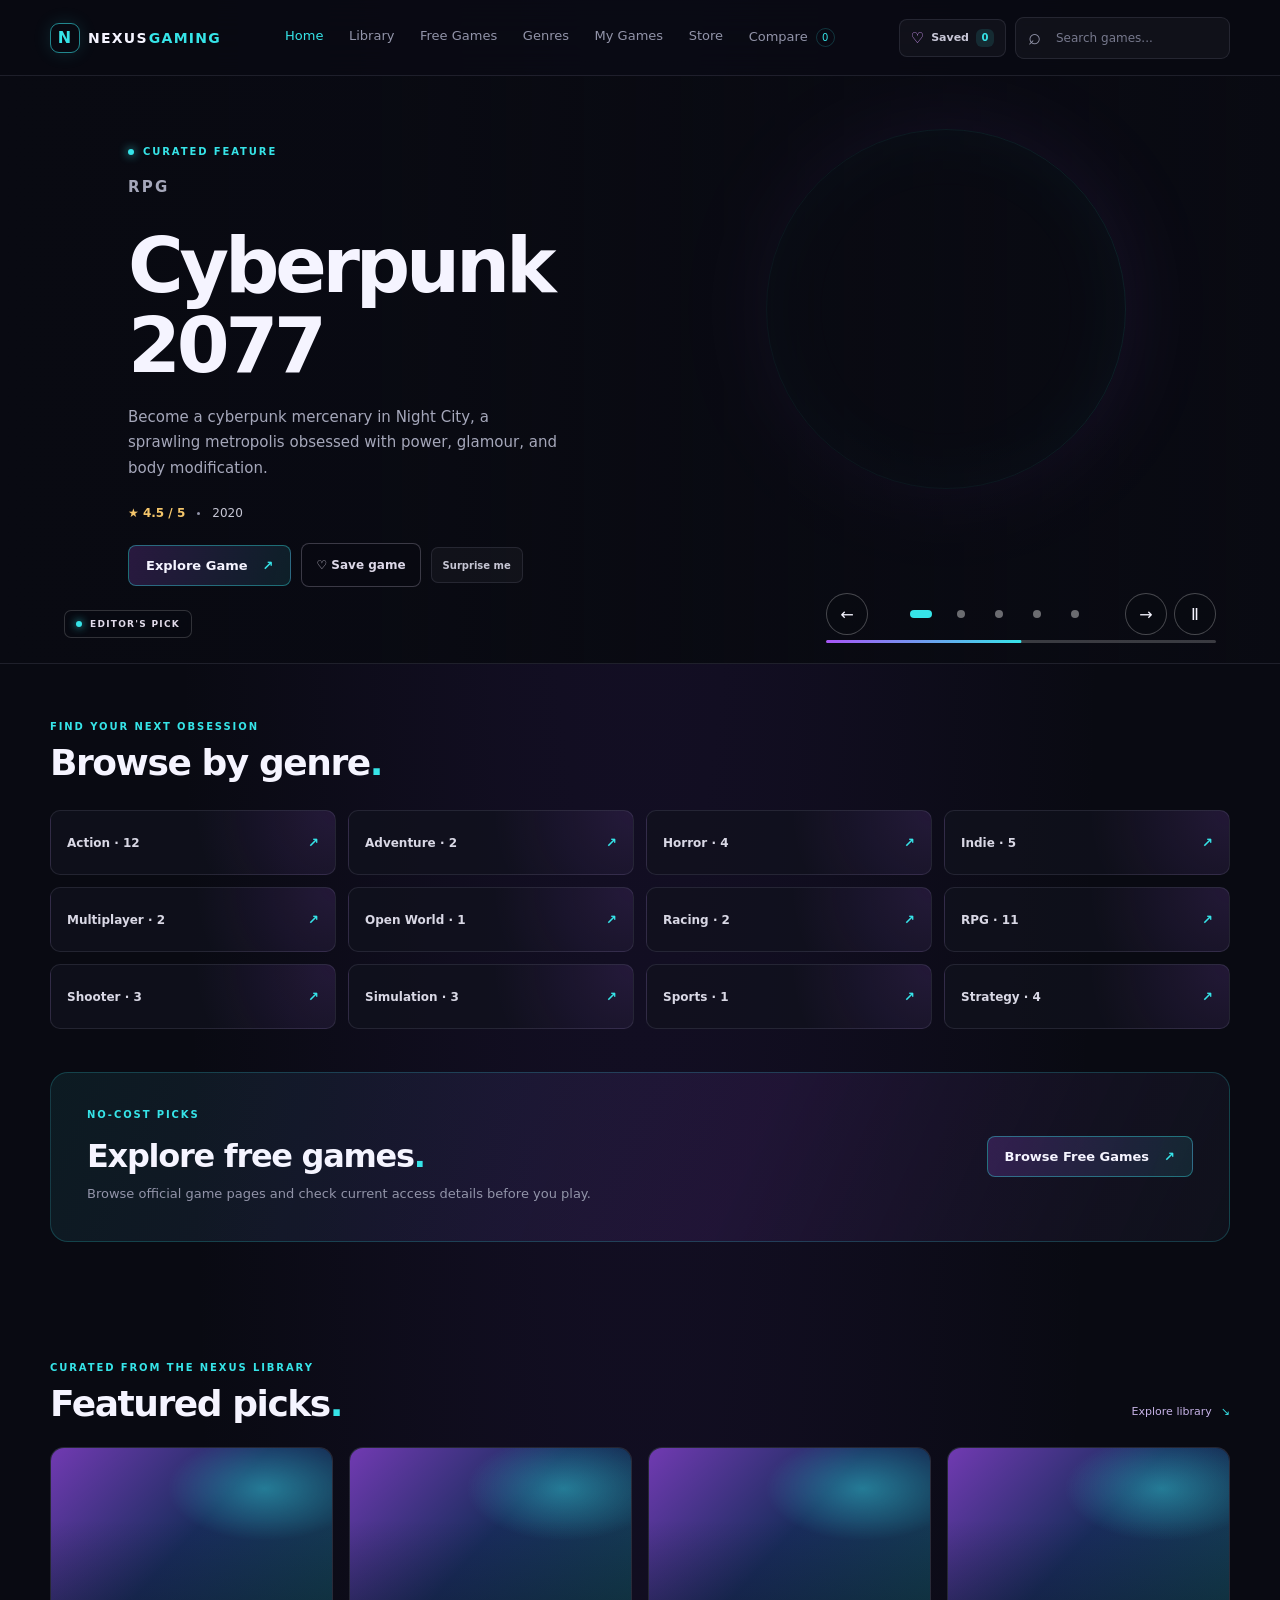
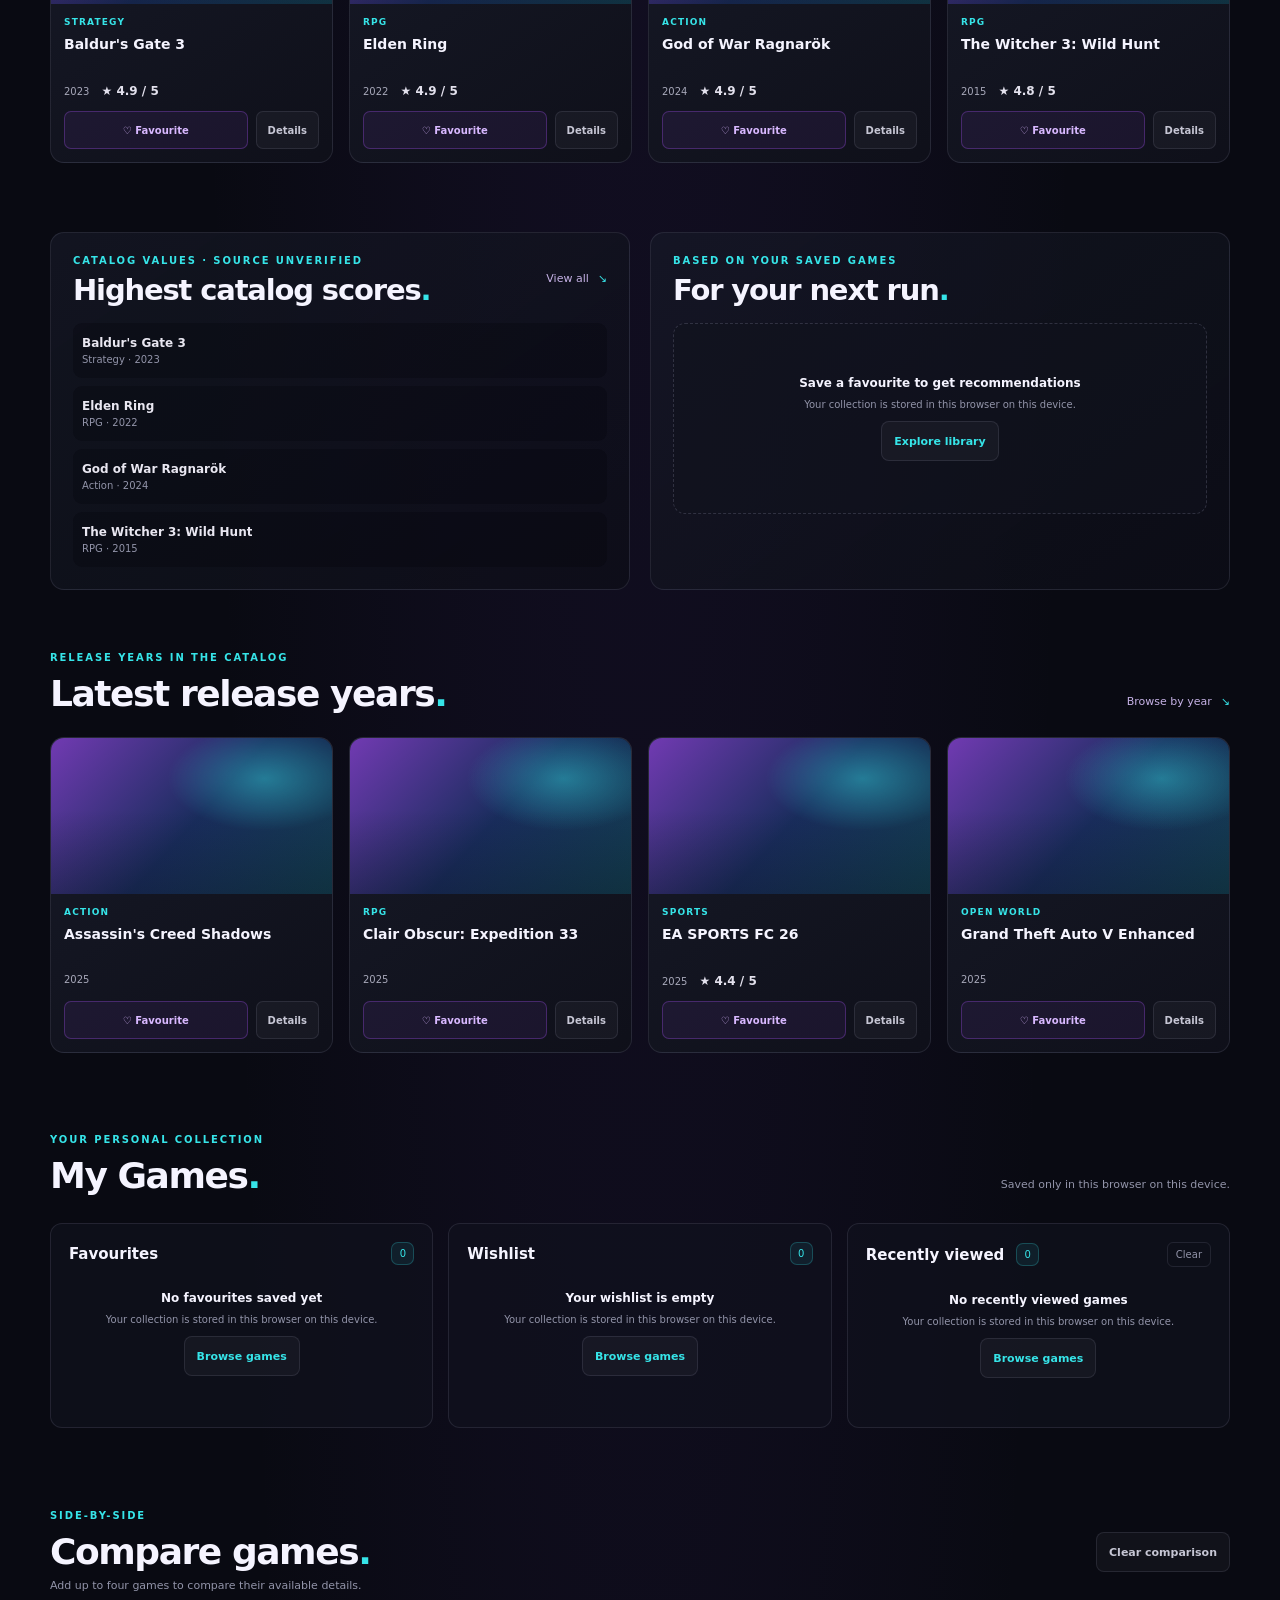
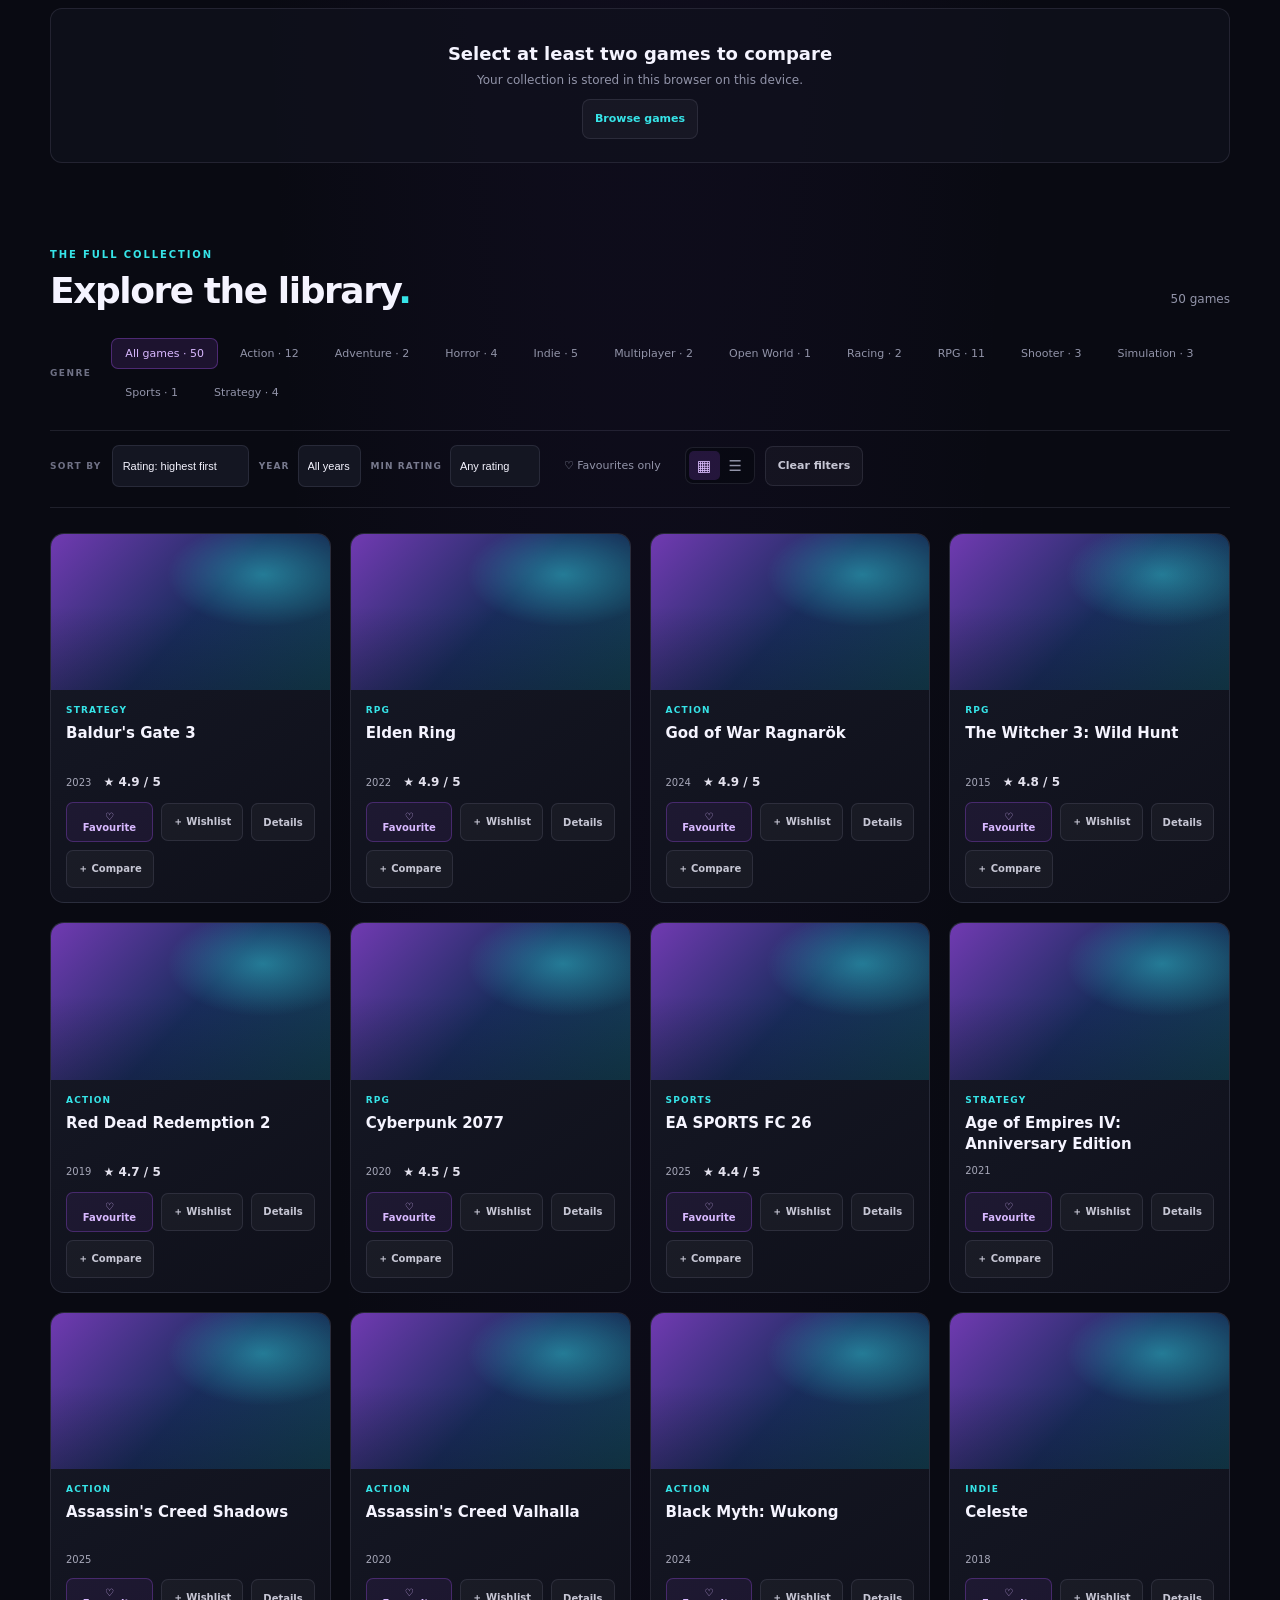
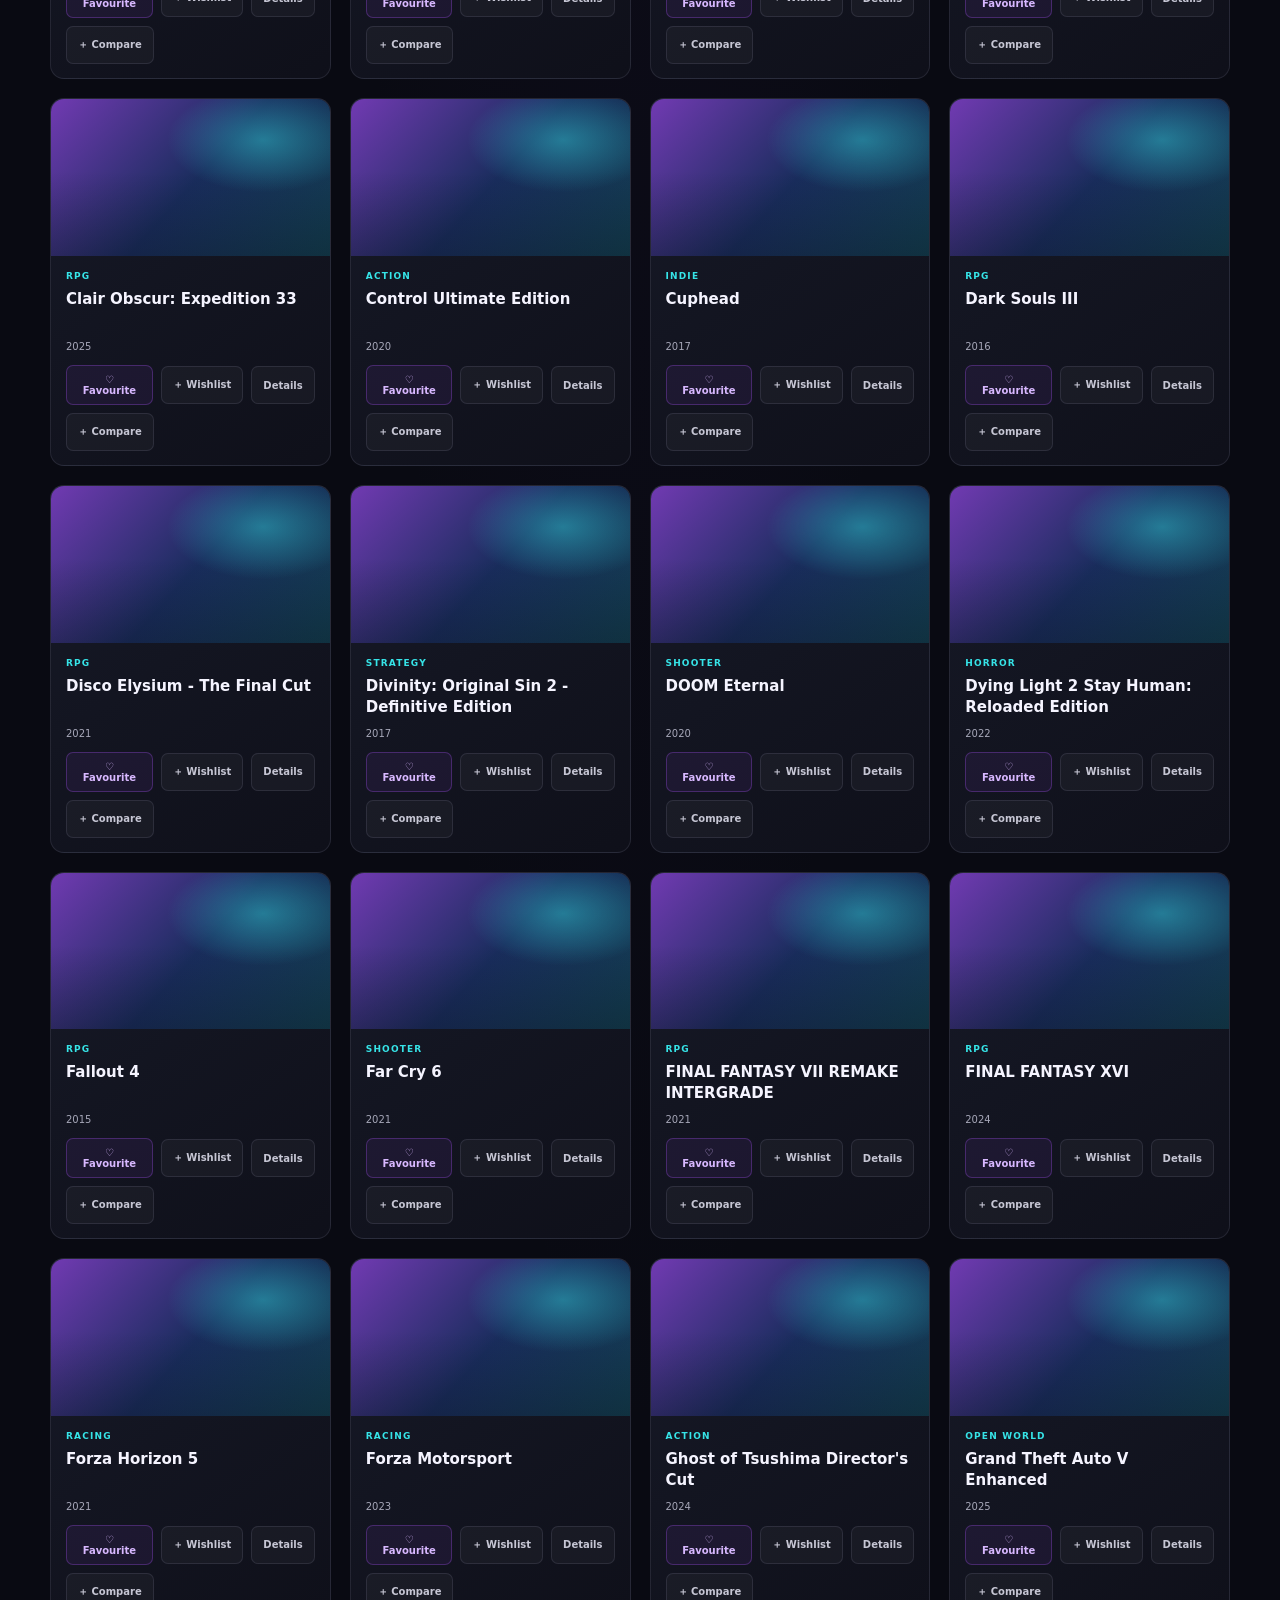
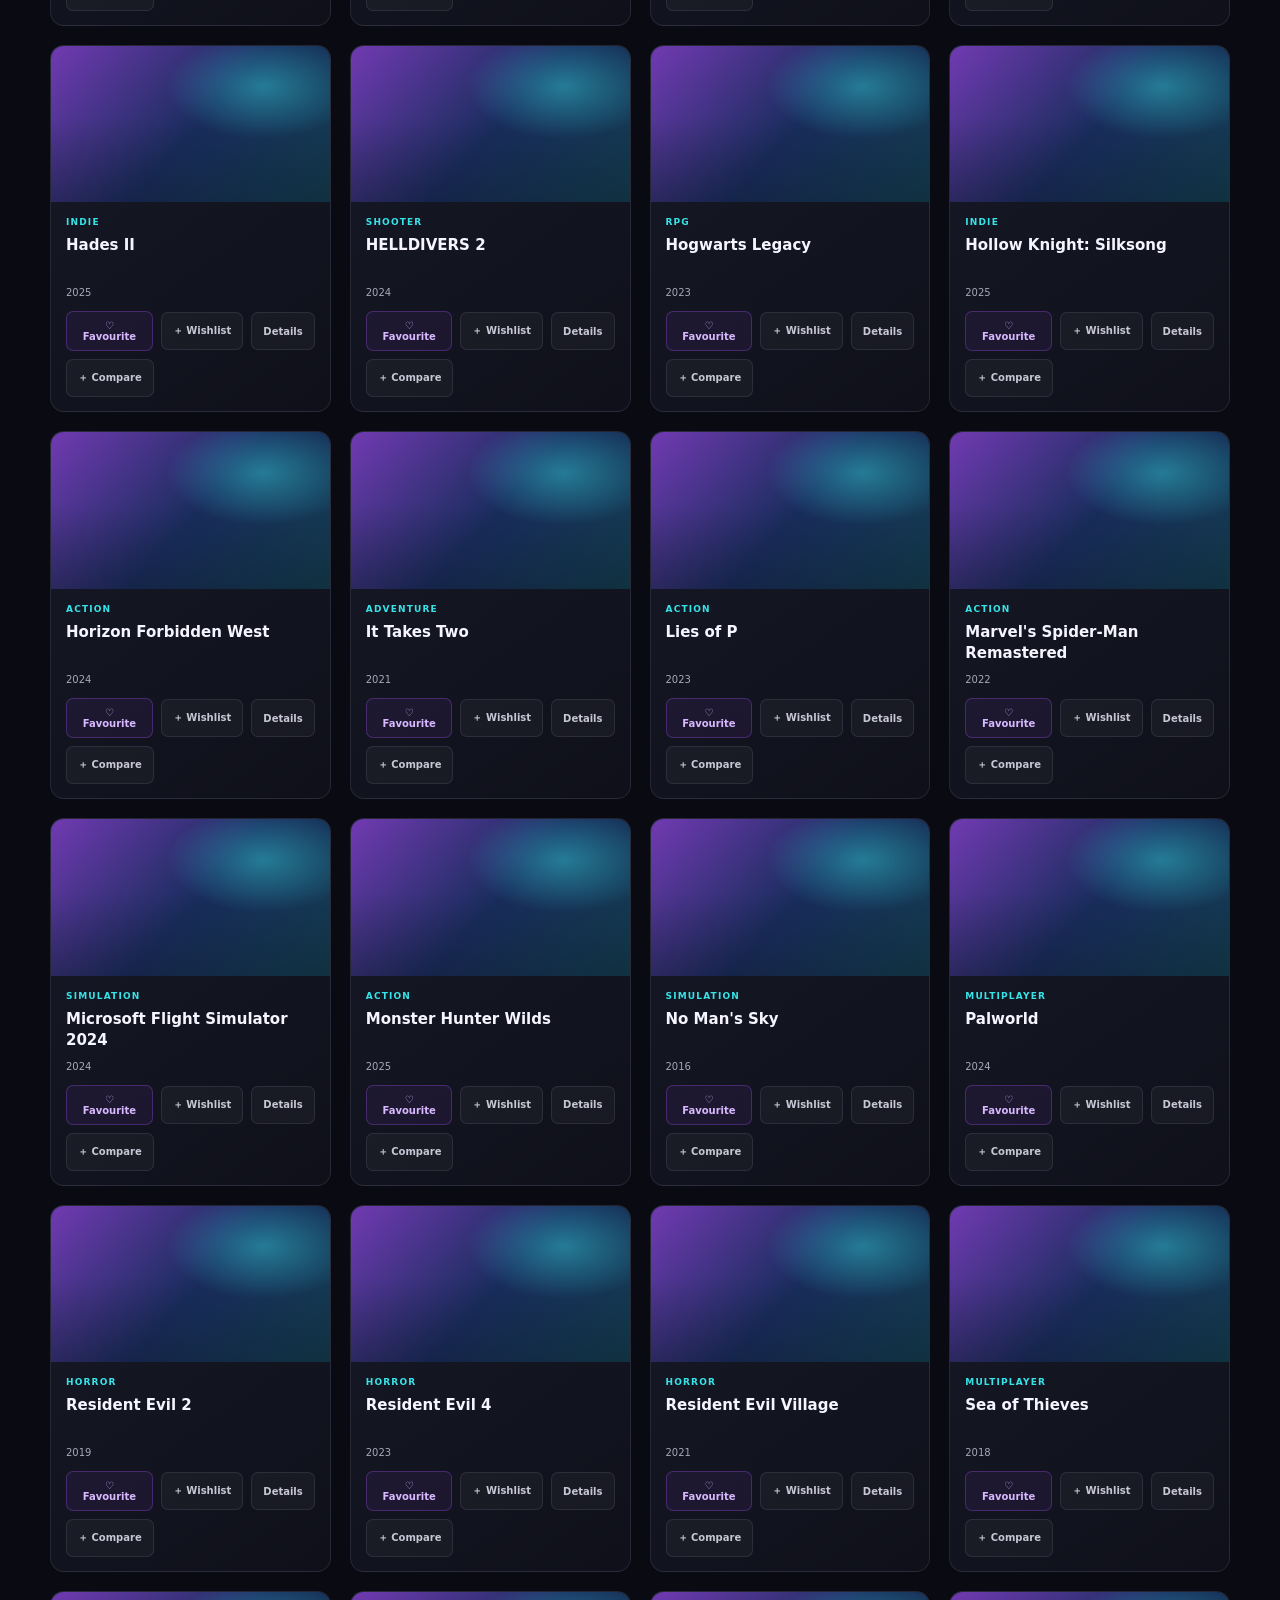
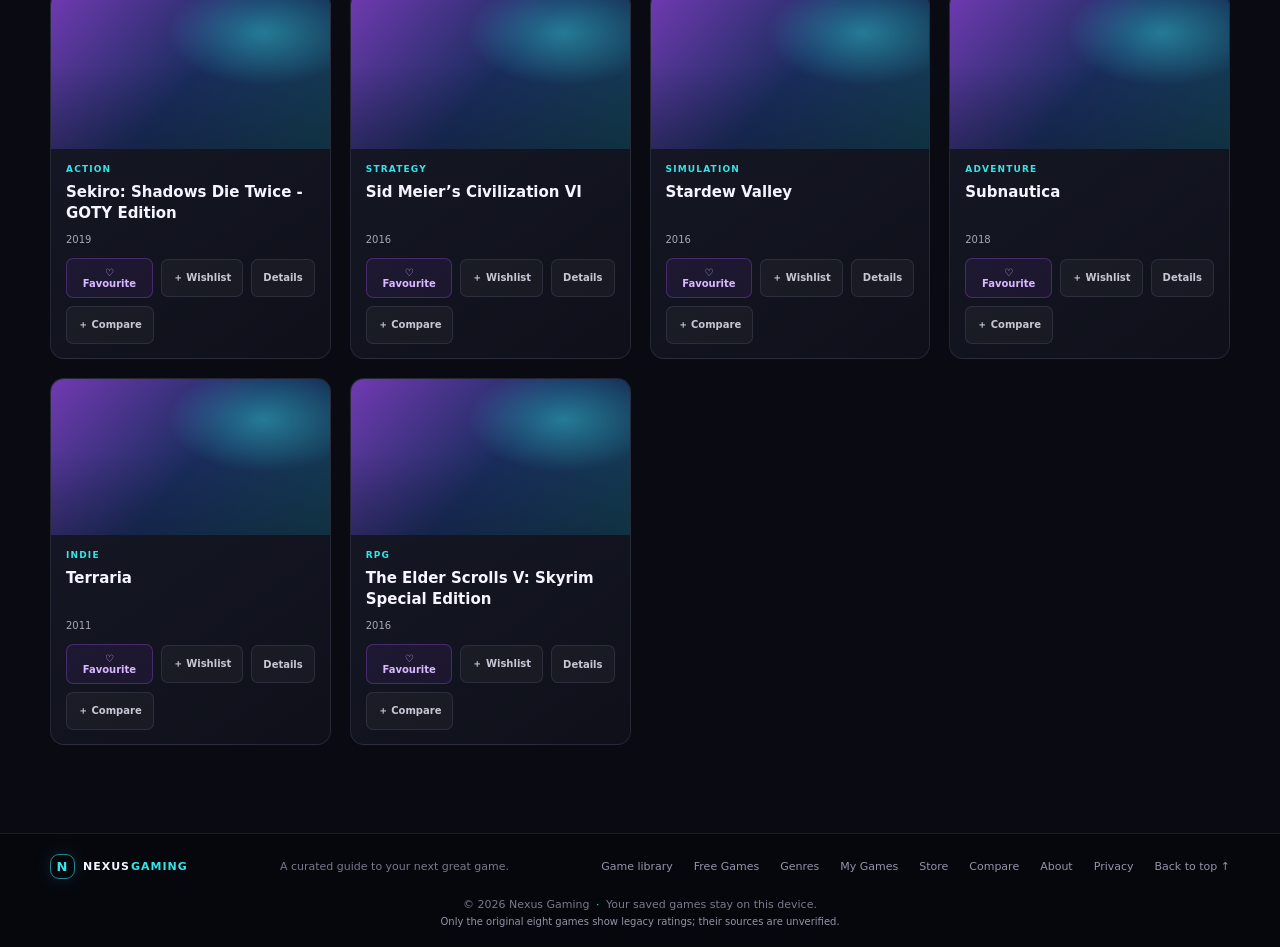
==== commit ac78e0fc: "Add Free Games page and site improvements" ====
--- a/index.html
+++ b/index.html
@@ -1,224 +1,232 @@
-<!DOCTYPE html>
-<html lang="en">
-<head>
-  <meta charset="UTF-8">
-  <meta name="viewport" content="width=device-width, initial-scale=1.0">
-  <meta name="theme-color" content="#090a12">
-  <meta name="description" content="Explore a curated library of PC games, find your next adventure, and save favourites to your personal collection with Nexus Gaming.">
-  <meta name="mitgo-verification" content="3a36ce37-0952-4481-8fcd-bf950c5d9afd" />
-  <link rel="canonical" href="https://hussain09042006.github.io/nexus-gaming/">
-  <meta property="og:type" content="website">
-  <meta property="og:site_name" content="Nexus Gaming">
-  <meta property="og:title" content="Nexus Gaming | Discover Your Next Game">
-  <meta property="og:description" content="Explore a curated library of PC games, find your next adventure, and save favourites to your personal collection.">
-  <meta property="og:url" content="https://hussain09042006.github.io/nexus-gaming/">
-  <meta name="twitter:card" content="summary">
-  <meta name="twitter:title" content="Nexus Gaming | Discover Your Next Game">
-  <meta name="twitter:description" content="Explore a curated library of PC games, find your next adventure, and save favourites to your personal collection.">
-  <title>Nexus Gaming | Discover Your Next Game</title>
-  <link rel="icon" type="image/svg+xml" href="favicon.svg">
-  <link rel="stylesheet" href="styles.css">
-  <script src="catalog.js" defer></script>
-  <script src="pages.js" defer></script>
-  <script src="script.js" defer></script>
-</head>
-<body data-page="home">
-  <a class="skip-link visually-hidden" href="#mainContent">Skip to main content</a>
-  <header class="navbar" id="home">
-    <a class="logo" href="index.html" aria-label="Nexus Gaming home"><span class="logo-mark">N</span> NEXUS<span class="logo-accent">GAMING</span></a>
-    <button class="menu-toggle" id="menuToggle" type="button" aria-expanded="false" aria-controls="mainNavigation" aria-label="Open navigation"><span></span><span></span><span></span></button>
-    <nav class="nav-links" id="mainNavigation" aria-label="Main navigation">
-      <a href="index.html" data-nav-page="home">Home</a>
-      <a href="games.html" data-nav-page="games">Library</a>
-      <a href="genres.html" data-nav-page="genres">Genres</a>
-      <a href="my-games.html" data-nav-page="my-games">My Games</a>
-      <a href="store.html" data-nav-page="store">Store</a>
-      <a href="compare.html" data-nav-page="compare">Compare <span class="nav-count" data-compare-count aria-label="0 games selected for comparison">0</span></a>
-    </nav>
-    <div class="header-actions">
-      <a class="saved-link" id="savedGamesButton" href="my-games.html">
-        <span aria-hidden="true">♡</span><span class="saved-link-label">Saved</span><span class="saved-count" id="savedCount" data-favorite-count>0</span>
-      </a>
-      <form class="search-container" action="games.html" method="get" role="search">
-        <label class="visually-hidden" for="searchBar">Search games by title, genre, description, or year</label>
-        <span class="search-icon" aria-hidden="true">⌕</span>
-        <input type="search" id="searchBar" name="q" placeholder="Search games..." autocomplete="off">
-        <button class="search-clear" id="clearSearch" type="button" aria-label="Clear search" hidden>×</button>
-      </form>
-    </div>
-  </header>
-
-  <main id="mainContent">
-    <section class="hero featured-hero" id="discover" aria-labelledby="heroTitle" aria-roledescription="carousel" aria-label="Editor's pick carousel">
-      <img class="hero-art is-current" id="heroArtwork" alt="" loading="eager" decoding="async" fetchpriority="high">
-      <img class="hero-art hero-art-secondary" id="heroArtworkSecondary" alt="" aria-hidden="true" loading="eager" decoding="async" hidden>
-      <div class="hero-glow" aria-hidden="true"></div>
-      <div class="hero-content">
-        <p class="eyebrow"><span></span> CURATED FEATURE</p>
-        <p class="hero-feature-genre" id="heroGenre"></p>
-        <h1 id="heroTitle"></h1>
-        <p class="hero-description" id="heroDescription"></p>
-        <div class="hero-meta"><span class="hero-rating" id="heroRating"></span><span class="meta-divider"></span><span id="heroYear"></span></div>
-        <div class="hero-actions">
-          <button class="cta-button" id="exploreFeatured" type="button">Explore Game <span aria-hidden="true">↗</span></button>
-          <button class="hero-save" id="saveFeatured" type="button"></button>
-        </div>
-      </div>
-      <div class="hero-art-caption"><span class="live-dot"></span> EDITOR'S PICK</div>
-      <div class="hero-controls" aria-label="Editor's pick controls">
-        <button id="previousFeatured" type="button" aria-label="Previous featured game">←</button>
-        <div class="hero-dots" id="heroDots" role="group" aria-label="Choose featured game"></div>
-        <button id="nextFeatured" type="button" aria-label="Next featured game">→</button>
-        <button id="toggleFeaturedRotation" type="button" aria-label="Pause automatic slide rotation" aria-pressed="false">Ⅱ</button>
-        <span class="hero-slide-status visually-hidden" id="heroSlideStatus" aria-live="off"></span>
-        <div class="hero-progress" id="heroProgress" role="progressbar" aria-label="Time until next featured game" aria-valuemin="0" aria-valuemax="6" aria-valuenow="0">
-          <span id="heroProgressFill"></span>
-        </div>
-      </div>
-    </section>
-
-    <section class="genre-section" aria-labelledby="genreTitle">
-      <div class="section-heading">
-        <div><p class="eyebrow">FIND YOUR NEXT OBSESSION</p><h2 id="genreTitle">Browse by genre<span class="heading-period">.</span></h2></div>
-      </div>
-      <div class="genre-browser" id="genreBrowser"></div>
-    </section>
-
-    <section class="trending-section" id="trending" aria-labelledby="trendingTitle">
-      <div class="section-heading trending-heading">
-        <div><p class="eyebrow">SELECTED FROM THE NEXUS LIBRARY</p><h2 id="trendingTitle">Featured picks<span class="heading-period">.</span></h2></div>
-        <a class="section-link" href="#games">Explore library <span aria-hidden="true">↘</span></a>
-      </div>
-      <div class="trending-cards" id="trendingCards"></div>
-    </section>
-
-    <section class="discovery-row" aria-label="Game discovery">
-      <section class="discovery-panel" id="topRated" aria-labelledby="topRatedTitle">
-        <div class="section-heading compact-heading">
-          <div><p class="eyebrow">HIGHEST SCORES</p><h2 id="topRatedTitle">Top rated<span class="heading-period">.</span></h2></div>
-          <a class="section-link" href="#games" data-sort-link="rating">View all <span aria-hidden="true">↘</span></a>
-        </div>
-        <div class="mini-game-list" id="topRatedGames"></div>
-      </section>
-      <section class="discovery-panel recommendations-panel" aria-labelledby="recommendTitle">
-        <div class="section-heading compact-heading">
-          <div><p class="eyebrow">BASED ON YOUR SAVED GAMES</p><h2 id="recommendTitle">For your next run<span class="heading-period">.</span></h2></div>
-        </div>
-        <div class="mini-game-list" id="recommendedGames"></div>
-      </section>
-    </section>
-
-    <section class="trending-section release-section" id="newReleases" aria-labelledby="newReleasesTitle">
-      <div class="section-heading trending-heading">
-        <div><p class="eyebrow">ORDERED BY CATALOG RELEASE YEAR</p><h2 id="newReleasesTitle">Recent releases<span class="heading-period">.</span></h2></div>
-        <a class="section-link" href="games.html?sort=year-desc">Browse by year <span aria-hidden="true">↘</span></a>
-      </div>
-      <div class="trending-cards" id="newReleaseCards"></div>
-    </section>
-
-    <section class="my-games-section" id="myGames" aria-labelledby="myGamesTitle">
-      <div class="section-heading">
-        <div><p class="eyebrow">YOUR PERSONAL COLLECTION</p><h2 id="myGamesTitle">My Games<span class="heading-period">.</span></h2></div>
-        <p class="local-note">Saved only in this browser on this device.</p>
-      </div>
-      <div class="personal-grid">
-        <section class="personal-panel" aria-labelledby="favoritesTitle">
-          <div class="personal-heading"><h3 id="favoritesTitle">Favourites</h3><span class="personal-count" id="myFavoriteCount">0</span></div>
-          <div class="personal-games" id="myFavorites"></div>
-        </section>
-        <section class="personal-panel" aria-labelledby="wishlistTitle">
-          <div class="personal-heading"><h3 id="wishlistTitle">Wishlist</h3><span class="personal-count" id="wishlistCount">0</span></div>
-          <div class="personal-games" id="myWishlist"></div>
-        </section>
-        <section class="personal-panel" aria-labelledby="recentTitle">
-          <div class="personal-heading"><h3 id="recentTitle">Recently viewed</h3><span class="personal-count" id="recentCount">0</span><button class="mini-clear" id="clearRecent" type="button">Clear</button></div>
-          <div class="personal-games" id="recentlyViewed"></div>
-        </section>
-      </div>
-    </section>
-
-    <section class="comparison-section" id="comparison" aria-labelledby="comparisonTitle">
-      <div class="section-heading">
-        <div><p class="eyebrow">SIDE-BY-SIDE</p><h2 id="comparisonTitle">Compare games<span class="heading-period">.</span></h2></div>
-        <button class="clear-filters" id="clearComparison" type="button">Clear comparison</button>
-      </div>
-      <p class="comparison-hint">Add up to three games to compare their available details.</p>
-      <div class="comparison-content" id="comparisonContent"></div>
-    </section>
-
-    <section class="game-section" id="games" aria-labelledby="gamesTitle">
-      <div class="filters">
-        <div class="section-heading">
-          <div><p class="eyebrow">THE FULL COLLECTION</p><h2 id="gamesTitle">Explore the library<span class="heading-period">.</span></h2></div>
-          <p id="resultsCount" class="results-count" aria-live="polite"></p>
-        </div>
-        <div class="filter-row">
-          <span class="filter-label">GENRE</span>
-          <div class="filter-buttons" id="genreFilters" role="group" aria-label="Filter games by genre"></div>
-        </div>
-        <div class="library-controls">
-          <label class="sort-control">SORT BY
-            <select id="sortGames" aria-label="Sort games">
-              <option value="rating-desc">Rating: highest first</option>
-              <option value="title-asc">Title: A–Z</option>
-              <option value="title-desc">Title: Z–A</option>
-              <option value="year-desc">Year: newest first</option>
-              <option value="year-asc">Year: oldest first</option>
-            </select>
-          </label>
-          <label class="year-control">YEAR
-            <select id="yearFilter" aria-label="Filter by release year"><option value="all">All years</option></select>
-          </label>
-          <label class="rating-control">MIN RATING
-            <select id="ratingFilter" aria-label="Filter by minimum rating">
-              <option value="0">Any rating</option>
-              <option value="4.5">4.5 and above</option>
-              <option value="4.8">4.8 and above</option>
-            </select>
-          </label>
-          <button class="filter-btn favorites-filter" id="favoritesFilter" type="button" aria-pressed="false">♡ Favourites only</button>
-          <div class="view-toggle" role="group" aria-label="Choose library view">
-            <button type="button" data-view="grid" aria-pressed="true" aria-label="Grid view">▦</button>
-            <button type="button" data-view="list" aria-pressed="false" aria-label="Compact list view">☰</button>
-          </div>
-          <button class="clear-filters" id="clearFilters" type="button">Clear filters</button>
-        </div>
-      </div>
-      <div class="game-cards" id="gameCards"></div>
-      <div class="compare-tray" id="compareTray" hidden></div>
-    </section>
-  </main>
-
-  <footer class="footer" id="contact">
-    <a class="logo footer-logo" href="index.html"><span class="logo-mark">N</span> NEXUS<span class="logo-accent">GAMING</span></a>
-    <p class="footer-description">A curated guide to your next great game.</p>
-    <nav class="footer-nav" aria-label="Footer navigation">
-      <a href="games.html">Game library</a><a href="genres.html">Genres</a><a href="my-games.html">My Games</a><a href="store.html">Store</a><a href="compare.html">Compare</a><a href="about.html">About</a><a href="privacy.html">Privacy</a><a href="#home">Back to top ↑</a>
-    </nav>
-    <span class="copyright">&copy; <span id="currentYear"></span> Nexus Gaming <span class="footer-separator">·</span> Your saved games stay on this device.<span class="rating-disclaimer">Only the original eight games show legacy ratings; their sources are unverified.</span></span>
-  </footer>
-
-  <div class="toast-region" id="toastRegion" aria-live="polite" aria-atomic="true"></div>
-
-  <dialog class="game-dialog" id="gameDialog" aria-labelledby="dialogTitle">
-    <button class="dialog-close" id="closeDialog" type="button" aria-label="Close game details">×</button>
-    <div class="dialog-art-wrap"><img class="dialog-art" id="dialogArtwork" alt=""></div>
-    <div class="dialog-content">
-      <p class="eyebrow dialog-genre" id="dialogGenre"></p>
-      <h2 id="dialogTitle"></h2>
-      <p class="dialog-rating" id="dialogRating"></p>
-      <p class="dialog-description" id="dialogDescription"></p>
-      <section class="dialog-purchase" aria-labelledby="purchaseTitle">
-        <h3 id="purchaseTitle">Purchase options</h3>
-        <p class="purchase-empty" id="purchaseEmpty">Purchase links coming soon.</p>
-        <div class="purchase-offers" id="purchaseOffers" aria-live="polite"></div>
-      </section>
-      <div class="dialog-actions">
-        <button class="favorite-btn dialog-favorite" id="dialogFavorite" type="button"></button>
-        <button class="details-button" id="dialogWishlist" type="button"></button>
-        <button class="details-button" id="dialogCompare" type="button">＋ Compare</button>
-      </div>
-    </div>
-  </dialog>
-</body>
-</html>
+<!DOCTYPE html>
+<html lang="en">
+<head>
+  <meta charset="UTF-8">
+  <meta name="viewport" content="width=device-width, initial-scale=1.0">
+  <meta name="theme-color" content="#090a12">
+  <meta name="description" content="Explore a curated library of PC games, find your next adventure, and save favourites to your personal collection with Nexus Gaming.">
+  <meta name="mitgo-verification" content="3a36ce37-0952-4481-8fcd-bf950c5d9afd" />
+  <link rel="canonical" href="https://hussain09042006.github.io/nexus-gaming/">
+  <meta property="og:type" content="website">
+  <meta property="og:site_name" content="Nexus Gaming">
+  <meta property="og:title" content="Nexus Gaming | Discover Your Next Game">
+  <meta property="og:description" content="Explore a curated library of PC games, find your next adventure, and save favourites to your personal collection.">
+  <meta property="og:url" content="https://hussain09042006.github.io/nexus-gaming/">
+  <meta name="twitter:card" content="summary">
+  <meta name="twitter:title" content="Nexus Gaming | Discover Your Next Game">
+  <meta name="twitter:description" content="Explore a curated library of PC games, find your next adventure, and save favourites to your personal collection.">
+  <title>Nexus Gaming | Discover Your Next Game</title>
+  <link rel="icon" type="image/svg+xml" href="favicon.svg">
+  <link rel="stylesheet" href="styles.css">
+  <script src="catalog.js" defer></script>
+  <script src="pages.js" defer></script>
+  <script src="script.js" defer></script>
+</head>
+<body data-page="home">
+  <a class="skip-link visually-hidden" href="#mainContent">Skip to main content</a>
+  <header class="navbar" id="home">
+    <a class="logo" href="index.html" aria-label="Nexus Gaming home"><span class="logo-mark">N</span> NEXUS<span class="logo-accent">GAMING</span></a>
+    <button class="menu-toggle" id="menuToggle" type="button" aria-expanded="false" aria-controls="mainNavigation" aria-label="Open navigation"><span></span><span></span><span></span></button>
+    <nav class="nav-links" id="mainNavigation" aria-label="Main navigation">
+      <a href="index.html" data-nav-page="home">Home</a>
+      <a href="games.html" data-nav-page="games">Library</a>
+      <a href="free-games.html" data-nav-page="free-games">Free Games</a>
+      <a href="genres.html" data-nav-page="genres">Genres</a>
+      <a href="my-games.html" data-nav-page="my-games">My Games</a>
+      <a href="store.html" data-nav-page="store">Store</a>
+      <a href="compare.html" data-nav-page="compare">Compare <span class="nav-count" data-compare-count aria-label="0 games selected for comparison">0</span></a>
+    </nav>
+    <div class="header-actions">
+      <a class="saved-link" id="savedGamesButton" href="my-games.html">
+        <span aria-hidden="true">♡</span><span class="saved-link-label">Saved</span><span class="saved-count" id="savedCount" data-favorite-count>0</span>
+      </a>
+      <form class="search-container" action="games.html" method="get" role="search">
+        <label class="visually-hidden" for="searchBar">Search games by title, genre, description, or year</label>
+        <span class="search-icon" aria-hidden="true">⌕</span>
+        <input type="search" id="searchBar" name="q" placeholder="Search games..." autocomplete="off">
+        <button class="search-clear" id="clearSearch" type="button" aria-label="Clear search" hidden>×</button>
+      </form>
+    </div>
+  </header>
+
+  <main id="mainContent">
+    <section class="hero featured-hero" id="discover" aria-labelledby="heroTitle" aria-roledescription="carousel" aria-label="Editor's pick carousel">
+      <img class="hero-art is-current" id="heroArtwork" alt="" loading="eager" decoding="async" fetchpriority="high">
+      <img class="hero-art hero-art-secondary" id="heroArtworkSecondary" alt="" aria-hidden="true" loading="eager" decoding="async" hidden>
+      <div class="hero-glow" aria-hidden="true"></div>
+      <div class="hero-content">
+        <p class="eyebrow"><span></span> CURATED FEATURE</p>
+        <p class="hero-feature-genre" id="heroGenre"></p>
+        <h1 id="heroTitle"></h1>
+        <p class="hero-description" id="heroDescription"></p>
+        <div class="hero-meta"><span class="hero-rating" id="heroRating"></span><span class="meta-divider"></span><span id="heroYear"></span></div>
+        <div class="hero-actions">
+          <button class="cta-button" id="exploreFeatured" type="button">Explore Game <span aria-hidden="true">↗</span></button>
+          <button class="hero-save" id="saveFeatured" type="button"></button>
+          <button class="details-button" id="randomDiscovery" type="button">Surprise me</button>
+        </div>
+      </div>
+      <div class="hero-art-caption"><span class="live-dot"></span> EDITOR'S PICK</div>
+      <div class="hero-controls" aria-label="Editor's pick controls">
+        <button id="previousFeatured" type="button" aria-label="Previous featured game">←</button>
+        <div class="hero-dots" id="heroDots" role="group" aria-label="Choose featured game"></div>
+        <button id="nextFeatured" type="button" aria-label="Next featured game">→</button>
+        <button id="toggleFeaturedRotation" type="button" aria-label="Pause automatic slide rotation" aria-pressed="false">Ⅱ</button>
+        <span class="hero-slide-status visually-hidden" id="heroSlideStatus" aria-live="off"></span>
+        <div class="hero-progress" id="heroProgress" role="progressbar" aria-label="Time until next featured game" aria-valuemin="0" aria-valuemax="6" aria-valuenow="0">
+          <span id="heroProgressFill"></span>
+        </div>
+      </div>
+    </section>
+
+    <section class="genre-section" aria-labelledby="genreTitle">
+      <div class="section-heading">
+        <div><p class="eyebrow">FIND YOUR NEXT OBSESSION</p><h2 id="genreTitle">Browse by genre<span class="heading-period">.</span></h2></div>
+      </div>
+      <div class="genre-browser" id="genreBrowser"></div>
+    </section>
+
+    <section class="free-games-promo" aria-labelledby="freeGamesPromoTitle">
+      <div><p class="eyebrow">NO-COST PICKS</p><h2 id="freeGamesPromoTitle">Explore free games<span class="heading-period">.</span></h2><p>Browse official game pages and check current access details before you play.</p></div>
+      <a class="cta-button" href="free-games.html">Browse Free Games <span aria-hidden="true">↗</span></a>
+    </section>
+
+    <section class="trending-section" id="trending" aria-labelledby="trendingTitle">
+      <div class="section-heading trending-heading">
+        <div><p class="eyebrow">CURATED FROM THE NEXUS LIBRARY</p><h2 id="trendingTitle">Featured picks<span class="heading-period">.</span></h2></div>
+        <a class="section-link" href="#games">Explore library <span aria-hidden="true">↘</span></a>
+      </div>
+      <div class="trending-cards" id="trendingCards"></div>
+    </section>
+
+    <section class="discovery-row" aria-label="Game discovery">
+      <section class="discovery-panel" id="topRated" aria-labelledby="topRatedTitle">
+        <div class="section-heading compact-heading">
+          <div><p class="eyebrow">CATALOG VALUES · SOURCE UNVERIFIED</p><h2 id="topRatedTitle">Highest catalog scores<span class="heading-period">.</span></h2></div>
+          <a class="section-link" href="#games" data-sort-link="rating">View all <span aria-hidden="true">↘</span></a>
+        </div>
+        <div class="mini-game-list" id="topRatedGames"></div>
+      </section>
+      <section class="discovery-panel recommendations-panel" aria-labelledby="recommendTitle">
+        <div class="section-heading compact-heading">
+          <div><p class="eyebrow">BASED ON YOUR SAVED GAMES</p><h2 id="recommendTitle">For your next run<span class="heading-period">.</span></h2></div>
+        </div>
+        <div class="mini-game-list" id="recommendedGames"></div>
+      </section>
+    </section>
+
+    <section class="trending-section release-section" id="newReleases" aria-labelledby="newReleasesTitle">
+      <div class="section-heading trending-heading">
+        <div><p class="eyebrow">RELEASE YEARS IN THE CATALOG</p><h2 id="newReleasesTitle">Latest release years<span class="heading-period">.</span></h2></div>
+        <a class="section-link" href="games.html?sort=year-desc">Browse by year <span aria-hidden="true">↘</span></a>
+      </div>
+      <div class="trending-cards" id="newReleaseCards"></div>
+    </section>
+
+    <section class="my-games-section" id="myGames" aria-labelledby="myGamesTitle">
+      <div class="section-heading">
+        <div><p class="eyebrow">YOUR PERSONAL COLLECTION</p><h2 id="myGamesTitle">My Games<span class="heading-period">.</span></h2></div>
+        <p class="local-note">Saved only in this browser on this device.</p>
+      </div>
+      <div class="personal-grid">
+        <section class="personal-panel" aria-labelledby="favoritesTitle">
+          <div class="personal-heading"><h3 id="favoritesTitle">Favourites</h3><span class="personal-count" id="myFavoriteCount">0</span></div>
+          <div class="personal-games" id="myFavorites"></div>
+        </section>
+        <section class="personal-panel" aria-labelledby="wishlistTitle">
+          <div class="personal-heading"><h3 id="wishlistTitle">Wishlist</h3><span class="personal-count" id="wishlistCount">0</span></div>
+          <div class="personal-games" id="myWishlist"></div>
+        </section>
+        <section class="personal-panel" aria-labelledby="recentTitle">
+          <div class="personal-heading"><h3 id="recentTitle">Recently viewed</h3><span class="personal-count" id="recentCount">0</span><button class="mini-clear" id="clearRecent" type="button">Clear</button></div>
+          <div class="personal-games" id="recentlyViewed"></div>
+        </section>
+      </div>
+    </section>
+
+    <section class="comparison-section" id="comparison" aria-labelledby="comparisonTitle">
+      <div class="section-heading">
+        <div><p class="eyebrow">SIDE-BY-SIDE</p><h2 id="comparisonTitle">Compare games<span class="heading-period">.</span></h2></div>
+        <button class="clear-filters" id="clearComparison" type="button">Clear comparison</button>
+      </div>
+      <p class="comparison-hint">Add up to four games to compare their available details.</p>
+      <div class="comparison-content" id="comparisonContent"></div>
+    </section>
+
+    <section class="game-section" id="games" aria-labelledby="gamesTitle">
+      <div class="filters">
+        <div class="section-heading">
+          <div><p class="eyebrow">THE FULL COLLECTION</p><h2 id="gamesTitle">Explore the library<span class="heading-period">.</span></h2></div>
+          <p id="resultsCount" class="results-count" aria-live="polite"></p>
+        </div>
+        <div class="filter-row">
+          <span class="filter-label">GENRE</span>
+          <div class="filter-buttons" id="genreFilters" role="group" aria-label="Filter games by genre"></div>
+        </div>
+        <div class="library-controls">
+          <label class="sort-control">SORT BY
+            <select id="sortGames" aria-label="Sort games">
+              <option value="rating-desc">Rating: highest first</option>
+              <option value="title-asc">Title: A–Z</option>
+              <option value="title-desc">Title: Z–A</option>
+              <option value="year-desc">Year: newest first</option>
+              <option value="year-asc">Year: oldest first</option>
+            </select>
+          </label>
+          <label class="year-control">YEAR
+            <select id="yearFilter" aria-label="Filter by release year"><option value="all">All years</option></select>
+          </label>
+          <label class="rating-control">MIN RATING
+            <select id="ratingFilter" aria-label="Filter by minimum rating">
+              <option value="0">Any rating</option>
+              <option value="4.5">4.5 and above</option>
+              <option value="4.8">4.8 and above</option>
+            </select>
+          </label>
+          <button class="filter-btn favorites-filter" id="favoritesFilter" type="button" aria-pressed="false">♡ Favourites only</button>
+          <div class="view-toggle" role="group" aria-label="Choose library view">
+            <button type="button" data-view="grid" aria-pressed="true" aria-label="Grid view">▦</button>
+            <button type="button" data-view="list" aria-pressed="false" aria-label="Compact list view">☰</button>
+          </div>
+          <button class="clear-filters" id="clearFilters" type="button">Clear filters</button>
+        </div>
+      </div>
+      <div class="game-cards" id="gameCards"></div>
+      <div class="compare-tray" id="compareTray" hidden></div>
+    </section>
+  </main>
+
+  <footer class="footer" id="contact">
+    <a class="logo footer-logo" href="index.html"><span class="logo-mark">N</span> NEXUS<span class="logo-accent">GAMING</span></a>
+    <p class="footer-description">A curated guide to your next great game.</p>
+    <nav class="footer-nav" aria-label="Footer navigation">
+      <a href="games.html">Game library</a><a href="free-games.html">Free Games</a><a href="genres.html">Genres</a><a href="my-games.html">My Games</a><a href="store.html">Store</a><a href="compare.html">Compare</a><a href="about.html">About</a><a href="privacy.html">Privacy</a><a href="#home">Back to top ↑</a>
+    </nav>
+    <span class="copyright">&copy; <span id="currentYear"></span> Nexus Gaming <span class="footer-separator">·</span> Your saved games stay on this device.<span class="rating-disclaimer">Only the original eight games show legacy ratings; their sources are unverified.</span></span>
+  </footer>
+
+  <div class="toast-region" id="toastRegion" aria-live="polite" aria-atomic="true"></div>
+
+  <dialog class="game-dialog" id="gameDialog" aria-labelledby="dialogTitle">
+    <button class="dialog-close" id="closeDialog" type="button" aria-label="Close game details">×</button>
+    <div class="dialog-art-wrap"><img class="dialog-art" id="dialogArtwork" alt=""></div>
+    <div class="dialog-content">
+      <p class="eyebrow dialog-genre" id="dialogGenre"></p>
+      <h2 id="dialogTitle"></h2>
+      <p class="dialog-rating" id="dialogRating"></p>
+      <p class="dialog-description" id="dialogDescription"></p>
+      <section class="dialog-purchase" aria-labelledby="purchaseTitle">
+        <h3 id="purchaseTitle">Purchase options</h3>
+        <p class="purchase-empty" id="purchaseEmpty">Purchase links coming soon.</p>
+        <div class="purchase-offers" id="purchaseOffers" aria-live="polite"></div>
+      </section>
+      <div class="dialog-actions">
+        <button class="favorite-btn dialog-favorite" id="dialogFavorite" type="button"></button>
+        <button class="details-button" id="dialogWishlist" type="button"></button>
+        <button class="details-button" id="dialogCompare" type="button">＋ Compare</button>
+        <a class="details-button" id="dialogFullDetails" href="games.html">Full game details</a>
+      </div>
+    </div>
+  </dialog>
+</body>
+</html>
--- a/styles.css
+++ b/styles.css
@@ -1,3625 +1,4380 @@
-:root {
-  color-scheme: dark;
-  --page: #090a12;
-  --surface: #11131e;
-  --surface-raised: #171a28;
-  --text: #f5f4ff;
-  --muted: #9294a9;
-  --purple: #a855f7;
-  --cyan: #36e4e8;
-  --line: rgba(177, 177, 210, 0.13);
-}
-
-* {
-  box-sizing: border-box;
-}
-
-[hidden] {
-  display: none !important;
-}
-
-html {
-  scroll-behavior: smooth;
-  scroll-padding-top: 90px;
-}
-
-body {
-  min-width: 320px;
-  margin: 0;
-  background:
-    radial-gradient(ellipse at 50% -25%, rgba(86, 44, 155, 0.19), transparent 54%),
-    var(--page);
-  color: var(--text);
-  font-family: "Segoe UI", system-ui, sans-serif;
-  -webkit-font-smoothing: antialiased;
-}
-
-button,
-input {
-  font: inherit;
-}
-
-a {
-  color: inherit;
-}
-
-.visually-hidden {
-  position: absolute;
-  width: 1px;
-  height: 1px;
-  overflow: hidden;
-  clip: rect(0, 0, 0, 0);
-  white-space: nowrap;
-  clip-path: inset(50%);
-}
-
-.skip-link:focus {
-  position: fixed;
-  z-index: 30;
-  top: 12px;
-  left: 12px;
-  width: auto;
-  height: auto;
-  padding: 12px 16px;
-  border: 1px solid var(--cyan);
-  border-radius: 8px;
-  background: var(--surface-raised);
-  color: var(--text);
-  clip: auto;
-  clip-path: none;
-  white-space: normal;
-}
-
-.navbar {
-  position: sticky;
-  z-index: 5;
-  top: 0;
-  display: grid;
-  grid-template-columns: 1fr auto 1fr;
-  align-items: center;
-  min-height: 76px;
-  padding: 0 max(5vw, 24px);
-  border-bottom: 1px solid var(--line);
-  background: rgba(9, 10, 18, 0.86);
-  backdrop-filter: blur(18px);
-}
-
-.logo {
-  display: inline-flex;
-  align-items: center;
-  gap: 8px;
-  width: fit-content;
-  color: var(--text);
-  font-family: "Segoe UI", system-ui, sans-serif;
-  font-size: 14px;
-  font-weight: 700;
-  letter-spacing: 0.09em;
-  text-decoration: none;
-}
-
-.logo-mark {
-  display: grid;
-  width: 30px;
-  height: 30px;
-  place-items: center;
-  border: 1px solid rgba(54, 228, 232, 0.58);
-  border-radius: 9px;
-  color: var(--cyan);
-  font-size: 16px;
-  box-shadow: 0 0 18px rgba(54, 228, 232, 0.13);
-}
-
-.logo-accent {
-  margin-left: -7px;
-  color: var(--cyan);
-}
-
-.nav-links {
-  display: flex;
-  gap: 34px;
-}
-
-.nav-links a {
-  color: var(--muted);
-  font-size: 13px;
-  text-decoration: none;
-  transition: color 180ms ease;
-}
-
-.nav-links a:hover,
-.nav-links a:focus-visible {
-  color: var(--cyan);
-}
-
-.search-container {
-  position: relative;
-  justify-self: end;
-  width: min(260px, 100%);
-}
-
-.search-icon {
-  position: absolute;
-  top: 50%;
-  left: 13px;
-  color: var(--muted);
-  font-size: 22px;
-  line-height: 1;
-  transform: translateY(-55%);
-  pointer-events: none;
-}
-
-.search-container input {
-  width: 100%;
-  padding: 11px 14px 11px 40px;
-  border: 1px solid var(--line);
-  border-radius: 9px;
-  outline: none;
-  background: rgba(255, 255, 255, 0.035);
-  color: var(--text);
-  font-size: 12px;
-  transition: border-color 180ms ease, box-shadow 180ms ease;
-}
-
-.search-container input::placeholder {
-  color: #77798d;
-}
-
-.search-container input:focus {
-  border-color: rgba(54, 228, 232, 0.65);
-  box-shadow: 0 0 0 3px rgba(54, 228, 232, 0.1);
-}
-
-.hero {
-  position: relative;
-  display: flex;
-  min-height: 440px;
-  align-items: center;
-  overflow: hidden;
-  padding: 72px max(10vw, 28px) 82px;
-  border-bottom: 1px solid var(--line);
-  isolation: isolate;
-}
-
-.hero::before {
-  position: absolute;
-  z-index: -1;
-  inset: 0;
-  background:
-    linear-gradient(90deg, var(--page) 5%, rgba(9, 10, 18, 0.92) 43%, rgba(9, 10, 18, 0.15) 100%),
-    radial-gradient(ellipse at 77% 50%, rgba(91, 52, 166, 0.3), transparent 44%);
-  content: '';
-}
-
-.hero-glow {
-  position: absolute;
-  z-index: -1;
-  top: 9%;
-  right: 12%;
-  width: 360px;
-  aspect-ratio: 1;
-  border: 1px solid rgba(54, 228, 232, 0.13);
-  border-radius: 50%;
-  box-shadow: 0 0 90px rgba(168, 85, 247, 0.13), inset 0 0 70px rgba(54, 228, 232, 0.06);
-}
-
-.hero-content {
-  max-width: 630px;
-}
-
-.eyebrow {
-  margin: 0 0 17px;
-  color: var(--cyan);
-  font-size: 10px;
-  font-weight: 700;
-  letter-spacing: 0.19em;
-}
-
-.hero .eyebrow {
-  display: flex;
-  align-items: center;
-  gap: 9px;
-}
-
-.hero .eyebrow span {
-  width: 6px;
-  height: 6px;
-  border-radius: 50%;
-  background: var(--cyan);
-  box-shadow: 0 0 10px var(--cyan);
-}
-
-.hero h1,
-.section-heading h2 {
-  margin: 0;
-  font-family: "Segoe UI", system-ui, sans-serif;
-  font-weight: 700;
-  letter-spacing: -0.055em;
-}
-
-.hero h1 {
-  font-size: clamp(44px, 6vw, 72px);
-  line-height: 1.06;
-}
-
-.hero h1 span {
-  color: transparent;
-  background: linear-gradient(95deg, #c084fc 4%, var(--cyan) 95%);
-  background-clip: text;
-  -webkit-background-clip: text;
-}
-
-.hero-content > p:not(.eyebrow) {
-  max-width: 430px;
-  margin: 18px 0 25px;
-  color: #a5a7ba;
-  font-size: 15px;
-  line-height: 1.7;
-}
-
-.cta-button {
-  display: inline-flex;
-  align-items: center;
-  gap: 15px;
-  padding: 12px 17px;
-  border: 1px solid rgba(54, 228, 232, 0.4);
-  border-radius: 8px;
-  background: linear-gradient(105deg, rgba(168, 85, 247, 0.2), rgba(54, 228, 232, 0.1));
-  color: var(--text);
-  font-size: 13px;
-  font-weight: 600;
-  text-decoration: none;
-  transition: border-color 180ms ease, box-shadow 180ms ease, transform 180ms ease;
-}
-
-.cta-button:hover {
-  transform: translateY(-2px);
-  border-color: var(--cyan);
-  box-shadow: 0 0 24px rgba(54, 228, 232, 0.17);
-}
-
-.cta-button span {
-  color: var(--cyan);
-}
-
-.hero-orbit {
-  position: absolute;
-  top: 50%;
-  right: 19%;
-  display: grid;
-  width: 180px;
-  aspect-ratio: 1;
-  place-items: center;
-  border: 1px solid rgba(168, 85, 247, 0.42);
-  border-radius: 42% 58% 63% 37% / 42% 39% 61% 58%;
-  color: rgba(223, 201, 255, 0.75);
-  font-family: "Segoe UI", system-ui, sans-serif;
-  font-size: 42px;
-  font-weight: 700;
-  text-shadow: 0 0 28px var(--purple);
-  box-shadow: 0 0 70px rgba(168, 85, 247, 0.16), inset 0 0 36px rgba(54, 228, 232, 0.06);
-  transform: translateY(-50%) rotate(-12deg);
-}
-
-.game-section {
-  width: min(1180px, calc(100% - 48px));
-  margin: 0 auto;
-  padding: 72px 0 88px;
-}
-
-.section-heading {
-  display: flex;
-  align-items: end;
-  justify-content: space-between;
-  gap: 20px;
-  margin-bottom: 27px;
-}
-
-.section-heading .eyebrow {
-  margin-bottom: 10px;
-}
-
-.section-heading h2 {
-  font-size: clamp(27px, 3vw, 36px);
-  letter-spacing: -0.04em;
-}
-
-.heading-period {
-  color: var(--cyan);
-}
-
-.results-count {
-  margin: 0 0 5px;
-  color: var(--muted);
-  font-size: 12px;
-}
-
-.filter-row {
-  display: flex;
-  align-items: center;
-  gap: 20px;
-  margin-bottom: 26px;
-  padding-bottom: 22px;
-  border-bottom: 1px solid var(--line);
-}
-
-.filter-label {
-  color: #6f7185;
-  font-size: 9px;
-  font-weight: 700;
-  letter-spacing: 0.16em;
-}
-
-.filter-buttons {
-  display: flex;
-  flex-wrap: wrap;
-  gap: 8px;
-}
-
-.filter-btn {
-  padding: 8px 13px;
-  border: 1px solid transparent;
-  border-radius: 7px;
-  background: transparent;
-  color: var(--muted);
-  cursor: pointer;
-  font-size: 11px;
-  transition: color 160ms ease, background 160ms ease, border-color 160ms ease;
-}
-
-.filter-btn:hover {
-  color: var(--text);
-  background: rgba(255, 255, 255, 0.05);
-}
-
-.filter-btn.active {
-  border-color: rgba(168, 85, 247, 0.34);
-  background: rgba(168, 85, 247, 0.13);
-  color: #d9b8ff;
-}
-
-.game-cards {
-  display: grid;
-  grid-template-columns: repeat(auto-fill, minmax(min(100%, 245px), 1fr));
-  gap: 20px;
-}
-
-.game-card {
-  min-width: 0;
-  overflow: hidden;
-  border: 1px solid var(--line);
-  border-radius: 12px;
-  background: linear-gradient(145deg, rgba(23, 26, 40, 0.98), rgba(15, 16, 26, 0.98));
-  transition: border-color 200ms ease, transform 200ms ease, box-shadow 200ms ease;
-}
-
-.game-card:hover {
-  transform: translateY(-5px);
-  border-color: rgba(54, 228, 232, 0.35);
-  box-shadow: 0 14px 36px rgba(0, 0, 0, 0.35), 0 0 20px rgba(168, 85, 247, 0.09);
-}
-
-.game-cover {
-  position: relative;
-  display: flex;
-  height: 164px;
-  align-items: flex-start;
-  overflow: hidden;
-  padding: 13px;
-  background-color: #242038;
-  isolation: isolate;
-}
-
-.game-cover::before,
-.game-cover::after {
-  position: absolute;
-  z-index: -1;
-  inset: 0;
-  content: '';
-}
-
-.game-cover::before {
-  background: radial-gradient(ellipse at 70% 40%, rgba(255, 255, 255, 0.17), transparent 30%);
-  transition: transform 350ms ease;
-}
-
-.game-card:hover .game-cover::before {
-  transform: scale(1.15);
-}
-
-.game-cover::after {
-  background: linear-gradient(180deg, rgba(8, 8, 16, 0.14), transparent 35%, rgba(8, 8, 16, 0.58));
-}
-
-.cover-label {
-  padding: 5px 7px;
-  border: 1px solid rgba(255, 255, 255, 0.23);
-  border-radius: 5px;
-  background: rgba(8, 9, 17, 0.36);
-  color: rgba(255, 255, 255, 0.82);
-  font-size: 8px;
-  font-weight: 700;
-  letter-spacing: 0.13em;
-  backdrop-filter: blur(8px);
-}
-
-.cover-cyberpunk { background: linear-gradient(125deg, #542b87, #192c5e 48%, #167e83); }
-.cover-witcher { background: linear-gradient(125deg, #824a34, #372a46 55%, #172e35); }
-.cover-red-dead { background: linear-gradient(125deg, #923e2c, #4e272e 48%, #211d2d); }
-.cover-elden-ring { background: linear-gradient(125deg, #9a7837, #554539 45%, #26343b); }
-.cover-god-of-war { background: linear-gradient(125deg, #536c7d, #393a59 50%, #772f3b); }
-.cover-horizon { background: linear-gradient(125deg, #ae5e51, #5c3b67 50%, #215561); }
-.cover-baldurs-gate { background: linear-gradient(125deg, #6d42a0, #3d315e 50%, #262a48); }
-.cover-sports { background: linear-gradient(125deg, #258274, #24475a 50%, #412e69); }
-
-.card-content {
-  padding: 15px 15px 16px;
-}
-
-.game-genre {
-  display: inline-block;
-  margin-bottom: 8px;
-  color: var(--cyan);
-  font-size: 9px;
-  font-weight: 700;
-  letter-spacing: 0.13em;
-  text-transform: uppercase;
-}
-
-.card-content h3 {
-  min-height: 44px;
-  margin: 0;
-  font-family: "Segoe UI", system-ui, sans-serif;
-  font-size: 16px;
-  line-height: 1.4;
-}
-
-.game-rating {
-  margin: 9px 0 15px;
-  color: #c4c5d2;
-  font-size: 11px;
-}
-
-.game-rating::first-letter {
-  color: #f9c663;
-}
-
-.favorite-btn {
-  width: 100%;
-  padding: 9px 12px;
-  border: 1px solid rgba(168, 85, 247, 0.3);
-  border-radius: 7px;
-  background: rgba(168, 85, 247, 0.08);
-  color: #d8b8ff;
-  cursor: pointer;
-  font-size: 11px;
-  font-weight: 600;
-  transition: border-color 160ms ease, background 160ms ease, color 160ms ease;
-}
-
-.favorite-btn:hover,
-.favorite-btn[aria-pressed="true"] {
-  border-color: rgba(54, 228, 232, 0.45);
-  background: rgba(54, 228, 232, 0.1);
-  color: var(--cyan);
-}
-
-.footer {
-  display: flex;
-  min-height: 82px;
-  align-items: center;
-  justify-content: space-between;
-  gap: 16px;
-  padding: 20px max(5vw, 24px);
-  border-top: 1px solid var(--line);
-  background: rgba(5, 6, 12, 0.7);
-}
-
-.footer-logo {
-  font-size: 11px;
-}
-
-.footer-logo .logo-mark {
-  width: 25px;
-  height: 25px;
-  font-size: 13px;
-}
-
-.footer > p,
-.copyright {
-  margin: 0;
-  color: #77798c;
-  font-size: 11px;
-}
-
-@media (max-width: 760px) {
-  .navbar {
-    grid-template-columns: 1fr auto;
-    gap: 12px;
-    padding: 13px 22px;
-  }
-
-  .nav-links {
-    display: none;
-  }
-
-  .search-container {
-    width: min(235px, 46vw);
-  }
-
-  .hero {
-    min-height: 390px;
-    padding: 65px 7vw;
-  }
-
-  .hero-orbit {
-    right: 7%;
-    width: 130px;
-    opacity: 0.6;
-  }
-
-  .hero-glow {
-    right: -8%;
-  }
-
-  .game-section {
-    padding-top: 56px;
-  }
-}
-
-@media (max-width: 520px) {
-  .navbar {
-    min-height: 68px;
-    padding: 11px 16px;
-  }
-
-  .logo {
-    gap: 6px;
-    font-size: 11px;
-  }
-
-  .logo-mark {
-    width: 26px;
-    height: 26px;
-  }
-
-  .search-container {
-    width: 42vw;
-  }
-
-  .search-container input {
-    padding: 10px 8px 10px 33px;
-    font-size: 11px;
-  }
-
-  .search-icon {
-    left: 10px;
-  }
-
-  .hero {
-    min-height: 365px;
-    padding: 56px 23px;
-  }
-
-  .hero h1 {
-    font-size: clamp(43px, 12vw, 59px);
-  }
-
-  .hero-content > p:not(.eyebrow) {
-    max-width: 330px;
-    font-size: 13px;
-  }
-
-  .hero-orbit {
-    top: 17%;
-    right: -32px;
-    width: 104px;
-    opacity: 0.34;
-    transform: rotate(-12deg);
-  }
-
-  .game-section {
-    width: calc(100% - 32px);
-    padding: 47px 0 58px;
-  }
-
-  .section-heading {
-    align-items: flex-start;
-    flex-direction: column;
-    gap: 10px;
-  }
-
-  .filter-row {
-    align-items: flex-start;
-    flex-direction: column;
-    gap: 10px;
-  }
-
-  .filter-buttons {
-    gap: 5px;
-  }
-
-  .filter-btn {
-    padding: 8px 10px;
-  }
-
-  .game-cards {
-    grid-template-columns: repeat(auto-fill, minmax(min(100%, 215px), 1fr));
-    gap: 13px;
-  }
-
-  .footer {
-    flex-wrap: wrap;
-    padding: 19px 16px;
-  }
-
-  .footer > p {
-    display: none;
-  }
-}
-
-@media (prefers-reduced-motion: reduce) {
-  *,
-  *::before,
-  *::after {
-    scroll-behavior: auto !important;
-    transition-duration: 0.01ms !important;
-    animation-duration: 0.01ms !important;
-  }
-}
-
-/* Discovery platform additions */
-.navbar {
-  grid-template-columns: 1fr auto 1fr;
-}
-
-.header-actions {
-  display: flex;
-  align-items: center;
-  justify-self: end;
-  gap: 13px;
-}
-
-.saved-link {
-  display: inline-flex;
-  align-items: center;
-  gap: 7px;
-  padding: 9px 11px;
-  border: 1px solid var(--line);
-  border-radius: 8px;
-  background: rgba(255, 255, 255, 0.035);
-  color: #c9c8d8;
-  cursor: pointer;
-  font-size: 11px;
-  font-weight: 600;
-  transition: color 160ms ease, border-color 160ms ease, background 160ms ease;
-}
-
-.saved-link > span:first-child {
-  color: #d79cff;
-  font-size: 15px;
-}
-
-.saved-link:hover,
-.saved-link.active {
-  border-color: rgba(168, 85, 247, 0.48);
-  background: rgba(168, 85, 247, 0.12);
-  color: var(--text);
-}
-
-.saved-count {
-  display: grid;
-  min-width: 18px;
-  height: 18px;
-  place-items: center;
-  border-radius: 6px;
-  background: rgba(54, 228, 232, 0.12);
-  color: var(--cyan);
-  font-size: 10px;
-}
-
-.search-container {
-  width: min(220px, 21vw);
-}
-
-.featured-hero {
-  min-height: 500px;
-  padding-top: 70px;
-  padding-bottom: 76px;
-  background: #090a12;
-}
-
-.featured-hero::before {
-  z-index: 1;
-  background:
-    linear-gradient(90deg, #090a12 0%, rgba(9, 10, 18, 0.95) 31%, rgba(9, 10, 18, 0.65) 53%, rgba(9, 10, 18, 0.1) 100%),
-    linear-gradient(0deg, rgba(9, 10, 18, 0.82), transparent 42%);
-}
-
-.hero-art {
-  position: absolute;
-  z-index: 0;
-  top: 0;
-  right: 0;
-  width: 76%;
-  height: 100%;
-  object-fit: cover;
-  object-position: center 42%;
-  opacity: 0.74;
-  mask-image: linear-gradient(90deg, transparent 0%, #000 43%, #000 100%);
-  transition: opacity 650ms ease, transform 650ms ease;
-  transform: scale(1);
-}
-
-.featured-hero .hero-art:not(.is-current) {
-  opacity: 0;
-  transform: scale(1.025);
-}
-
-.hero-content {
-  position: relative;
-  z-index: 2;
-  max-width: 600px;
-}
-
-.hero-feature-genre {
-  margin: -5px 0 10px;
-  color: var(--cyan);
-  font-size: 11px;
-  font-weight: 700;
-  letter-spacing: 0.15em;
-  text-transform: uppercase;
-}
-
-.hero h1 {
-  max-width: 560px;
-  font-size: clamp(46px, 6.2vw, 76px);
-}
-
-.hero h1 span {
-  color: inherit;
-  background: none;
-  -webkit-text-fill-color: initial;
-}
-
-.hero-description {
-  max-width: 440px;
-  margin: 17px 0 13px;
-  color: #c0c0ce;
-  font-size: 15px;
-  line-height: 1.7;
-}
-
-.hero-meta {
-  display: flex;
-  align-items: center;
-  gap: 12px;
-  margin-bottom: 23px;
-  color: #c6c6d4;
-  font-size: 12px;
-}
-
-.hero-rating {
-  color: #f5c66b;
-  font-weight: 700;
-}
-
-.meta-divider {
-  width: 3px;
-  height: 3px;
-  border-radius: 50%;
-  background: var(--muted);
-}
-
-.hero-art-caption {
-  position: absolute;
-  z-index: 2;
-  right: max(5vw, 25px);
-  bottom: 25px;
-  display: inline-flex;
-  align-items: center;
-  gap: 8px;
-  padding: 8px 11px;
-  border: 1px solid rgba(255, 255, 255, 0.17);
-  border-radius: 7px;
-  background: rgba(9, 10, 18, 0.52);
-  color: #e1dbea;
-  font-size: 9px;
-  font-weight: 700;
-  letter-spacing: 0.14em;
-  backdrop-filter: blur(12px);
-}
-
-.live-dot {
-  width: 6px;
-  height: 6px;
-  border-radius: 50%;
-  background: var(--cyan);
-  box-shadow: 0 0 9px var(--cyan);
-}
-
-.trending-section {
-  width: min(1180px, calc(100% - 48px));
-  margin: 0 auto;
-  padding: 62px 0 5px;
-}
-
-.trending-heading {
-  margin-bottom: 23px;
-}
-
-.section-link {
-  display: inline-flex;
-  align-items: center;
-  gap: 9px;
-  margin-bottom: 6px;
-  color: #c6b2e6;
-  font-size: 11px;
-  text-decoration: none;
-  transition: color 160ms ease;
-}
-
-.section-link:hover {
-  color: var(--cyan);
-}
-
-.section-link span {
-  color: var(--cyan);
-}
-
-.trending-cards {
-  display: grid;
-  grid-template-columns: repeat(4, minmax(0, 1fr));
-  gap: 16px;
-}
-
-.trending-card .game-cover {
-  aspect-ratio: 1.8;
-}
-
-.trending-card .card-content {
-  padding: 13px;
-}
-
-.trending-card .card-content h3 {
-  min-height: 42px;
-  font-size: 14px;
-}
-
-.game-section {
-  padding-top: 77px;
-}
-
-.filter-row {
-  margin-bottom: 14px;
-}
-
-.library-controls {
-  display: flex;
-  align-items: center;
-  flex-wrap: wrap;
-  gap: 10px;
-  margin: 0 0 25px;
-  padding: 0 0 20px;
-  border-bottom: 1px solid var(--line);
-}
-
-.sort-control {
-  display: inline-flex;
-  align-items: center;
-  gap: 10px;
-  color: #6f7185;
-  font-size: 9px;
-  font-weight: 700;
-  letter-spacing: 0.14em;
-}
-
-.sort-control select {
-  padding: 8px 30px 8px 10px;
-  border: 1px solid var(--line);
-  border-radius: 7px;
-  outline: none;
-  background: #141622;
-  color: var(--text);
-  font-size: 11px;
-  letter-spacing: normal;
-}
-
-.sort-control select:focus-visible {
-  border-color: var(--cyan);
-  box-shadow: 0 0 0 3px rgba(54, 228, 232, 0.1);
-}
-
-.favorites-filter.active {
-  border-color: rgba(54, 228, 232, 0.4);
-  background: rgba(54, 228, 232, 0.09);
-  color: var(--cyan);
-}
-
-.clear-filters {
-  padding: 8px 9px;
-  border: 0;
-  background: transparent;
-  color: #9294a9;
-  cursor: pointer;
-  font-size: 11px;
-  text-decoration: underline;
-  text-decoration-color: rgba(146, 148, 169, 0.4);
-  text-underline-offset: 3px;
-}
-
-.clear-filters:hover {
-  color: var(--text);
-}
-
-.game-cards {
-  grid-template-columns: repeat(auto-fill, minmax(min(100%, 250px), 1fr));
-  gap: 19px;
-}
-
-.game-card {
-  cursor: pointer;
-}
-
-.game-card:focus-visible {
-  outline: 2px solid var(--cyan);
-  outline-offset: 4px;
-}
-
-.game-cover {
-  display: block;
-  height: auto;
-  aspect-ratio: 1.78;
-  padding: 0;
-  background:
-    radial-gradient(ellipse at 76% 26%, rgba(54, 228, 232, 0.48), transparent 32%),
-    linear-gradient(132deg, #713ab2, #192d5d 52%, #123f50);
-}
-
-.game-cover::before {
-  display: none;
-}
-
-.game-cover::after {
-  z-index: 1;
-  background: linear-gradient(0deg, rgba(9, 10, 18, 0.26), transparent 54%);
-  pointer-events: none;
-}
-
-.card-art {
-  position: absolute;
-  z-index: 0;
-  inset: 0;
-  display: block;
-  width: 100%;
-  height: 100%;
-  object-fit: cover;
-  transition: transform 450ms cubic-bezier(0.2, 0.7, 0.2, 1), filter 250ms ease;
-}
-
-.card-art[hidden],
-.hero-art[hidden],
-.dialog-art[hidden] {
-  display: none;
-}
-
-.game-card:hover .card-art,
-.game-card:focus-visible .card-art {
-  transform: scale(1.055);
-  filter: saturate(1.12);
-}
-
-.card-content {
-  padding: 15px 15px 14px;
-}
-
-.card-content h3 {
-  min-height: 0;
-  margin: 0 0 2px;
-  font-size: 15px;
-}
-
-.game-rating {
-  display: flex;
-  align-items: center;
-  gap: 5px;
-  margin: 8px 0 14px;
-  color: #e3e1ed;
-  font-size: 12px;
-  font-weight: 600;
-}
-
-.game-rating > span:first-child {
-  color: #f5c66b;
-}
-
-.rating-out-of {
-  color: var(--muted);
-  font-size: 10px;
-  font-weight: 400;
-}
-
-.card-actions {
-  display: flex;
-  align-items: center;
-  gap: 8px;
-}
-
-.favorite-btn,
-.details-button {
-  min-height: 36px;
-  border-radius: 7px;
-  cursor: pointer;
-  font-size: 10px;
-  font-weight: 600;
-  transition: color 160ms ease, border-color 160ms ease, background 160ms ease, transform 160ms ease;
-}
-
-.favorite-btn {
-  flex: 1;
-  width: auto;
-  padding: 8px 10px;
-  border: 1px solid rgba(168, 85, 247, 0.3);
-  background: rgba(168, 85, 247, 0.08);
-  color: #d8b8ff;
-}
-
-.favorite-btn:hover,
-.favorite-btn[aria-pressed="true"] {
-  border-color: rgba(54, 228, 232, 0.45);
-  background: rgba(54, 228, 232, 0.1);
-  color: var(--cyan);
-}
-
-.details-button {
-  padding: 8px 11px;
-  border: 1px solid var(--line);
-  background: rgba(255, 255, 255, 0.035);
-  color: #c6c6d4;
-}
-
-.details-button:hover {
-  border-color: rgba(54, 228, 232, 0.4);
-  color: var(--cyan);
-}
-
-.empty-state {
-  grid-column: 1 / -1;
-  padding: 52px 22px;
-  border: 1px dashed rgba(177, 177, 210, 0.2);
-  border-radius: 12px;
-  background: rgba(17, 19, 30, 0.55);
-  text-align: center;
-}
-
-.empty-icon {
-  color: var(--purple);
-  font-size: 35px;
-}
-
-.empty-state h3 {
-  margin: 11px 0 7px;
-  font-family: "Segoe UI", system-ui, sans-serif;
-  font-size: 18px;
-}
-
-.empty-state p {
-  max-width: 400px;
-  margin: 0 auto;
-  color: var(--muted);
-  font-size: 12px;
-  line-height: 1.6;
-}
-
-.game-dialog {
-  position: fixed;
-  width: min(760px, calc(100% - 32px));
-  max-width: none;
-  max-height: min(90vh, 760px);
-  overflow: auto;
-  padding: 0;
-  border: 1px solid rgba(177, 177, 210, 0.2);
-  border-radius: 16px;
-  background: #11131e;
-  color: var(--text);
-  box-shadow: 0 28px 100px rgba(0, 0, 0, 0.72), 0 0 40px rgba(168, 85, 247, 0.12);
-}
-
-.game-dialog::backdrop {
-  background: rgba(4, 5, 10, 0.78);
-  backdrop-filter: blur(7px);
-}
-
-.dialog-close {
-  position: absolute;
-  z-index: 2;
-  top: 13px;
-  right: 13px;
-  display: grid;
-  width: 36px;
-  height: 36px;
-  place-items: center;
-  border: 1px solid rgba(255, 255, 255, 0.25);
-  border-radius: 50%;
-  background: rgba(9, 10, 18, 0.65);
-  color: white;
-  cursor: pointer;
-  font-size: 24px;
-  line-height: 1;
-  backdrop-filter: blur(10px);
-}
-
-.dialog-close:hover {
-  border-color: var(--cyan);
-  color: var(--cyan);
-}
-
-.dialog-art-wrap {
-  position: relative;
-  height: clamp(190px, 34vw, 330px);
-  overflow: hidden;
-  background:
-    radial-gradient(ellipse at 70% 30%, rgba(54, 228, 232, 0.34), transparent 32%),
-    linear-gradient(132deg, #713ab2, #192d5d 52%, #123f50);
-}
-
-.dialog-art-wrap::after {
-  position: absolute;
-  inset: 40% 0 0;
-  background: linear-gradient(0deg, #11131e, transparent);
-  content: '';
-  pointer-events: none;
-}
-
-.dialog-art {
-  width: 100%;
-  height: 100%;
-  object-fit: cover;
-}
-
-.dialog-content {
-  position: relative;
-  padding: 4px clamp(22px, 5vw, 38px) 31px;
-}
-
-.dialog-genre {
-  margin: 0 0 8px;
-}
-
-.dialog-content h2 {
-  margin: 0;
-  font-family: "Segoe UI", system-ui, sans-serif;
-  font-size: clamp(25px, 5vw, 36px);
-  letter-spacing: -0.04em;
-}
-
-.dialog-rating {
-  margin: 11px 0 14px;
-  color: #f5c66b;
-  font-size: 13px;
-  font-weight: 600;
-}
-
-.dialog-rating.unrated {
-  color: #a5a7ba;
-  font-weight: 400;
-}
-
-.dialog-description {
-  max-width: 620px;
-  margin: 0 0 20px;
-  color: #b5b5c5;
-  font-size: 13px;
-  line-height: 1.75;
-}
-
-.dialog-purchase {
-  margin: 0 0 21px;
-  padding: 17px;
-  border: 1px solid var(--line);
-  border-radius: 10px;
-  background: rgba(5, 6, 12, 0.32);
-}
-
-.dialog-purchase h3 {
-  margin: 0 0 12px;
-  color: #e9e7f1;
-  font-family: "Segoe UI", system-ui, sans-serif;
-  font-size: 14px;
-}
-
-.purchase-empty {
-  margin: 0;
-  color: var(--muted);
-  font-size: 12px;
-}
-
-.purchase-offers {
-  display: grid;
-  gap: 12px;
-}
-
-.purchase-offer {
-  display: grid;
-  justify-items: start;
-  gap: 7px;
-}
-
-.purchase-button {
-  display: inline-flex;
-  min-height: 40px;
-  align-items: center;
-  padding: 10px 14px;
-  border: 1px solid rgba(54, 228, 232, 0.4);
-  border-radius: 8px;
-  background: linear-gradient(105deg, rgba(168, 85, 247, 0.2), rgba(54, 228, 232, 0.1));
-  color: var(--text);
-  font-size: 12px;
-  font-weight: 600;
-  text-decoration: none;
-  transition: border-color 180ms ease, box-shadow 180ms ease, transform 180ms ease;
-}
-
-.purchase-button:hover {
-  transform: translateY(-2px);
-  border-color: var(--cyan);
-  box-shadow: 0 0 24px rgba(54, 228, 232, 0.17);
-}
-
-.purchase-type {
-  color: var(--muted);
-  font-size: 10px;
-}
-
-.purchase-price {
-  color: var(--text);
-  font-size: 13px;
-  font-weight: 700;
-}
-
-.purchase-availability {
-  color: #a8d5c1;
-  font-size: 11px;
-}
-
-.affiliate-disclosure {
-  margin: 0;
-  color: #c7b8d9;
-  font-size: 10px;
-  line-height: 1.5;
-}
-
-.dialog-favorite {
-  flex: none;
-  min-width: 190px;
-  font-size: 11px;
-}
-
-.footer-nav {
-  display: flex;
-  flex-wrap: wrap;
-  gap: 21px;
-}
-
-.footer-nav a {
-  color: #9294a9;
-  font-size: 11px;
-  text-decoration: none;
-}
-
-.footer-nav a:hover {
-  color: var(--cyan);
-}
-
-.footer-separator {
-  padding: 0 3px;
-  color: var(--cyan);
-}
-
-button:focus-visible,
-select:focus-visible,
-a:focus-visible {
-  outline: 2px solid var(--cyan);
-  outline-offset: 3px;
-}
-
-@media (max-width: 900px) {
-  .navbar {
-    grid-template-columns: auto 1fr;
-    gap: 16px;
-    padding: 12px 22px;
-  }
-
-  .nav-links {
-    justify-content: center;
-    gap: 21px;
-  }
-
-  .header-actions {
-    grid-column: 1 / -1;
-    grid-row: 2;
-    justify-self: stretch;
-    justify-content: space-between;
-  }
-
-  .search-container {
-    width: min(370px, 65%);
-  }
-
-  .trending-cards {
-    grid-template-columns: repeat(2, minmax(0, 1fr));
-  }
-}
-
-@media (max-width: 600px) {
-  .navbar {
-    grid-template-columns: 1fr auto;
-    gap: 10px;
-    padding: 10px 16px;
-  }
-
-  .navbar .logo {
-    gap: 6px;
-    font-size: 11px;
-  }
-
-  .navbar .logo-mark {
-    width: 26px;
-    height: 26px;
-  }
-
-  .nav-links {
-    grid-column: 1 / -1;
-    grid-row: 2;
-    justify-content: flex-start;
-    gap: 25px;
-    padding: 3px 0 4px;
-  }
-
-  .header-actions {
-    grid-column: 1 / -1;
-    grid-row: 3;
-    gap: 9px;
-  }
-
-  .saved-link {
-    flex: 0 0 auto;
-    gap: 5px;
-    padding: 8px;
-  }
-
-  .search-container {
-    width: auto;
-    flex: 1;
-  }
-
-  .featured-hero {
-    min-height: 430px;
-    padding: 55px 23px 67px;
-  }
-
-  .featured-hero::before {
-    background:
-      linear-gradient(90deg, rgba(9, 10, 18, 0.94), rgba(9, 10, 18, 0.67)),
-      linear-gradient(0deg, #090a12, transparent 70%);
-  }
-
-  .hero-art {
-    width: 100%;
-    opacity: 0.57;
-    mask-image: linear-gradient(90deg, rgba(0, 0, 0, 0.4), #000);
-  }
-
-  .hero h1 {
-    font-size: clamp(43px, 11vw, 59px);
-  }
-
-  .hero-description {
-    max-width: 380px;
-    font-size: 13px;
-  }
-
-  .hero-art-caption {
-    right: 17px;
-    bottom: 15px;
-  }
-
-  .trending-section,
-  .game-section {
-    width: calc(100% - 32px);
-  }
-
-  .trending-section {
-    padding-top: 47px;
-  }
-
-  .game-section {
-    padding-top: 57px;
-  }
-
-  .trending-cards {
-    gap: 11px;
-  }
-
-  .trending-card .card-content {
-    padding: 11px;
-  }
-
-  .trending-card .card-content h3 {
-    font-size: 12px;
-  }
-
-  .trending-card .card-actions {
-    flex-direction: column;
-    align-items: stretch;
-  }
-
-  .trending-card .details-button {
-    display: none;
-  }
-
-  .library-controls {
-    align-items: flex-start;
-    gap: 8px;
-  }
-
-  .sort-control {
-    flex-basis: 100%;
-    justify-content: flex-start;
-  }
-
-  .game-cards {
-    grid-template-columns: repeat(auto-fill, minmax(min(100%, 225px), 1fr));
-    gap: 13px;
-  }
-
-  .footer {
-    justify-content: space-between;
-    padding: 19px 16px;
-  }
-
-  .footer > p {
-    display: block;
-  }
-
-  .footer-nav {
-    order: 3;
-    width: 100%;
-    gap: 17px;
-  }
-
-  .copyright {
-    font-size: 9px;
-  }
-}
-
-@media (max-width: 370px) {
-  .game-cards {
-    grid-template-columns: 1fr;
-  }
-
-  .trending-card .favorite-btn {
-    font-size: 9px;
-  }
-
-  .footer > p {
-    display: none;
-  }
-}
-
-/* Personal discovery hub */
-:root {
-  --content-width: 1180px;
-  --radius-card: 14px;
-  --shadow-card: 0 16px 38px rgba(0, 0, 0, 0.35);
-  --motion-fast: 160ms;
-  --motion-normal: 220ms;
-}
-
-.navbar {
-  grid-template-columns: auto 1fr auto;
-  column-gap: clamp(18px, 3vw, 42px);
-}
-
-.nav-links {
-  justify-content: center;
-  gap: clamp(14px, 2vw, 27px);
-  white-space: nowrap;
-}
-
-.nav-links a.active {
-  color: var(--cyan);
-}
-
-.header-actions {
-  gap: 9px;
-}
-
-.search-container {
-  width: min(215px, 18vw);
-}
-
-.search-container input {
-  padding-right: 36px;
-}
-
-.search-clear {
-  position: absolute;
-  top: 50%;
-  right: 8px;
-  display: grid;
-  width: 25px;
-  height: 25px;
-  place-items: center;
-  border: 0;
-  border-radius: 6px;
-  background: transparent;
-  color: var(--muted);
-  cursor: pointer;
-  font-size: 19px;
-  transform: translateY(-50%);
-}
-
-.search-clear:hover {
-  background: rgba(255, 255, 255, 0.08);
-  color: var(--text);
-}
-
-.menu-toggle {
-  display: none;
-}
-
-.hero-actions {
-  display: flex;
-  align-items: center;
-  flex-wrap: wrap;
-  gap: 10px;
-}
-
-.hero-save {
-  min-height: 44px;
-  padding: 10px 14px;
-  border: 1px solid rgba(220, 213, 238, 0.24);
-  border-radius: 8px;
-  background: rgba(9, 10, 18, 0.46);
-  color: #ddd8e8;
-  cursor: pointer;
-  font-size: 12px;
-  font-weight: 600;
-  transition: color var(--motion-fast), border-color var(--motion-fast), background var(--motion-fast);
-}
-
-.hero-save:hover,
-.hero-save[aria-pressed="true"] {
-  border-color: var(--cyan);
-  background: rgba(54, 228, 232, 0.12);
-  color: var(--cyan);
-}
-
-.hero-controls {
-  position: absolute;
-  z-index: 3;
-  right: max(5vw, 25px);
-  bottom: 24px;
-  display: flex;
-  align-items: center;
-  gap: 9px;
-}
-
-.hero-controls > button {
-  display: grid;
-  width: 36px;
-  height: 36px;
-  place-items: center;
-  border: 1px solid rgba(255, 255, 255, 0.25);
-  border-radius: 50%;
-  background: rgba(9, 10, 18, 0.6);
-  color: var(--text);
-  cursor: pointer;
-  font-size: 16px;
-  transition: border-color var(--motion-fast), color var(--motion-fast), transform var(--motion-fast);
-}
-
-.hero-controls > button:hover {
-  transform: translateY(-2px);
-  border-color: var(--cyan);
-  color: var(--cyan);
-}
-
-.hero-art-caption {
-  right: max(5vw, 25px);
-  bottom: 76px;
-}
-
-.hero-dots {
-  display: flex;
-  align-items: center;
-  gap: 6px;
-}
-
-.hero-dot {
-  width: 8px;
-  height: 8px;
-  padding: 0;
-  border: 0;
-  border-radius: 50%;
-  background: rgba(255, 255, 255, 0.4);
-  cursor: pointer;
-  transition: width var(--motion-fast), border-radius var(--motion-fast), background var(--motion-fast);
-}
-
-.hero-dot[aria-pressed="true"] {
-  width: 22px;
-  border-radius: 5px;
-  background: var(--cyan);
-}
-
-.genre-section,
-.trending-section,
-.discovery-row,
-.my-games-section,
-.comparison-section,
-.game-section {
-  width: min(var(--content-width), calc(100% - 48px));
-  margin-right: auto;
-  margin-left: auto;
-}
-
-.genre-section {
-  padding: 57px 0 9px;
-}
-
-.genre-browser {
-  display: grid;
-  grid-template-columns: repeat(4, minmax(0, 1fr));
-  gap: 12px;
-}
-
-.genre-tile {
-  display: flex;
-  min-height: 65px;
-  align-items: center;
-  justify-content: space-between;
-  gap: 10px;
-  padding: 14px 16px;
-  border: 1px solid var(--line);
-  border-radius: 10px;
-  background:
-    radial-gradient(circle at 100% 0, rgba(168, 85, 247, 0.13), transparent 48%),
-    rgba(17, 19, 30, 0.72);
-  color: #d9d8e5;
-  font-size: 12px;
-  font-weight: 600;
-  text-align: left;
-}
-
-.genre-tile::after {
-  content: '↗';
-  color: var(--cyan);
-  font-size: 13px;
-}
-
-.genre-tile:hover,
-.genre-tile.active {
-  border-color: rgba(54, 228, 232, 0.42);
-  background-color: rgba(54, 228, 232, 0.08);
-  color: var(--text);
-}
-
-.genre-tile.active {
-  box-shadow: inset 0 0 0 1px rgba(54, 228, 232, 0.12);
-}
-
-.discovery-row {
-  display: grid;
-  grid-template-columns: repeat(2, minmax(0, 1fr));
-  gap: 20px;
-  padding: 64px 0 0;
-}
-
-.discovery-panel {
-  min-width: 0;
-  padding: 22px;
-  border: 1px solid var(--line);
-  border-radius: var(--radius-card);
-  background: linear-gradient(145deg, rgba(23, 26, 40, 0.66), rgba(13, 14, 23, 0.72));
-}
-
-.compact-heading {
-  align-items: center;
-  margin-bottom: 16px;
-}
-
-.compact-heading h2 {
-  font-size: clamp(22px, 2.5vw, 29px);
-}
-
-.compact-heading .eyebrow {
-  margin-bottom: 7px;
-}
-
-.compact-heading .section-link {
-  flex: 0 0 auto;
-}
-
-.mini-game-list {
-  display: grid;
-  gap: 8px;
-}
-
-.mini-game {
-  display: flex;
-  min-width: 0;
-  align-items: center;
-  gap: 11px;
-  padding: 8px;
-  border: 1px solid transparent;
-  border-radius: 9px;
-  background: rgba(5, 6, 12, 0.3);
-  transition: border-color var(--motion-fast), background var(--motion-fast);
-}
-
-.mini-game:hover {
-  border-color: var(--line);
-  background: rgba(255, 255, 255, 0.04);
-}
-
-.mini-art {
-  flex: 0 0 72px;
-  width: 72px;
-  height: 48px;
-  border-radius: 6px;
-  background: linear-gradient(130deg, #713ab2, #192d5d, #123f50);
-  object-fit: cover;
-}
-
-.mini-game-info {
-  display: grid;
-  min-width: 0;
-  flex: 1;
-  gap: 4px;
-  justify-items: start;
-  padding: 4px 0;
-  border: 0;
-  background: transparent;
-  color: inherit;
-  cursor: pointer;
-  text-align: left;
-}
-
-.mini-game-title {
-  overflow: hidden;
-  max-width: 100%;
-  color: #e9e7f1;
-  font-size: 12px;
-  font-weight: 600;
-  text-overflow: ellipsis;
-  white-space: nowrap;
-}
-
-.mini-game-detail {
-  color: var(--muted);
-  font-size: 10px;
-}
-
-.mini-remove {
-  display: grid;
-  width: 32px;
-  height: 32px;
-  flex: 0 0 auto;
-  place-items: center;
-  border: 1px solid transparent;
-  border-radius: 7px;
-  background: transparent;
-  color: var(--muted);
-  cursor: pointer;
-  font-size: 19px;
-}
-
-.mini-remove:hover {
-  border-color: rgba(248, 113, 113, 0.3);
-  color: #fb9393;
-}
-
-.my-games-section {
-  padding: 76px 0 12px;
-}
-
-.local-note {
-  margin: 0 0 5px;
-  color: var(--muted);
-  font-size: 11px;
-}
-
-.personal-grid {
-  display: grid;
-  grid-template-columns: repeat(3, minmax(0, 1fr));
-  gap: 15px;
-}
-
-.personal-panel {
-  min-width: 0;
-  min-height: 205px;
-  padding: 18px;
-  border: 1px solid var(--line);
-  border-radius: 12px;
-  background: rgba(17, 19, 30, 0.68);
-}
-
-.personal-heading {
-  display: flex;
-  align-items: center;
-  justify-content: space-between;
-  gap: 12px;
-  margin-bottom: 11px;
-}
-
-.personal-heading h3 {
-  margin: 0;
-  font-family: "Segoe UI", system-ui, sans-serif;
-  font-size: 15px;
-}
-
-.personal-count {
-  display: grid;
-  min-width: 23px;
-  height: 23px;
-  place-items: center;
-  border: 1px solid rgba(54, 228, 232, 0.23);
-  border-radius: 7px;
-  background: rgba(54, 228, 232, 0.08);
-  color: var(--cyan);
-  font-size: 10px;
-}
-
-.mini-clear {
-  margin-left: auto;
-  padding: 6px 8px;
-  border: 1px solid var(--line);
-  border-radius: 6px;
-  background: transparent;
-  color: var(--muted);
-  cursor: pointer;
-  font-size: 10px;
-}
-
-.mini-clear:hover {
-  border-color: rgba(54, 228, 232, 0.35);
-  color: var(--cyan);
-}
-
-.personal-games {
-  display: grid;
-  gap: 6px;
-}
-
-.personal-games .empty-state {
-  padding: 15px 8px;
-  border: 0;
-  background: transparent;
-}
-
-.personal-games .empty-icon,
-.mini-game-list .empty-icon {
-  display: none;
-}
-
-.personal-games .empty-state h3,
-.mini-game-list .empty-state h3 {
-  margin: 0 0 7px;
-  font-size: 12px;
-}
-
-.personal-games .empty-state p,
-.mini-game-list .empty-state p {
-  font-size: 10px;
-}
-
-.comparison-section {
-  padding: 70px 0 12px;
-}
-
-.comparison-section .section-heading {
-  margin-bottom: 7px;
-}
-
-.comparison-hint {
-  margin: 0 0 16px;
-  color: var(--muted);
-  font-size: 11px;
-}
-
-.comparison-content {
-  overflow-x: auto;
-  border: 1px solid var(--line);
-  border-radius: 12px;
-  background: rgba(17, 19, 30, 0.68);
-}
-
-.comparison-content .empty-state {
-  margin: 0;
-  padding: 23px;
-  border: 0;
-  background: transparent;
-}
-
-.comparison-content .empty-icon {
-  display: none;
-}
-
-.compare-table {
-  width: 100%;
-  border-collapse: collapse;
-  text-align: left;
-}
-
-.compare-table th,
-.compare-table td {
-  min-width: 150px;
-  padding: 14px 16px;
-  border-bottom: 1px solid var(--line);
-  color: #d7d5e2;
-  font-size: 11px;
-  vertical-align: middle;
-}
-
-.compare-table tr:last-child th,
-.compare-table tr:last-child td {
-  border-bottom: 0;
-}
-
-.compare-table thead th {
-  position: relative;
-  color: var(--text);
-  font-family: "Segoe UI", system-ui, sans-serif;
-  font-size: 12px;
-}
-
-.compare-table thead th:first-child,
-.compare-table tbody th {
-  color: var(--muted);
-  font-size: 9px;
-  letter-spacing: 0.1em;
-  text-transform: uppercase;
-}
-
-.compare-table td.compare-different {
-  background: rgba(54, 228, 232, 0.045);
-  color: var(--cyan);
-}
-
-.compare-remove {
-  margin-left: 8px;
-  border: 0;
-  background: transparent;
-  color: var(--muted);
-  cursor: pointer;
-  font-size: 16px;
-}
-
-.compare-remove:hover {
-  color: #fb9393;
-}
-
-.compare-tray {
-  position: fixed;
-  z-index: 4;
-  right: max(20px, calc((100vw - var(--content-width)) / 2));
-  bottom: 18px;
-  display: flex;
-  align-items: center;
-  gap: 14px;
-  padding: 12px 15px;
-  border: 1px solid rgba(54, 228, 232, 0.35);
-  border-radius: 10px;
-  background: rgba(17, 19, 30, 0.96);
-  color: #d9d8e5;
-  font-size: 11px;
-  box-shadow: var(--shadow-card);
-  backdrop-filter: blur(14px);
-}
-
-.compare-tray a {
-  color: var(--cyan);
-  text-decoration: none;
-}
-
-.game-section {
-  padding-top: 74px;
-}
-
-.year-control,
-.rating-control {
-  display: inline-flex;
-  align-items: center;
-  gap: 8px;
-  color: #77798d;
-  font-size: 9px;
-  font-weight: 700;
-  letter-spacing: 0.12em;
-}
-
-.year-control select,
-.rating-control select {
-  max-width: 130px;
-  padding: 8px 9px;
-  border: 1px solid var(--line);
-  border-radius: 7px;
-  outline: none;
-  background: #141622;
-  color: var(--text);
-  font-size: 11px;
-  letter-spacing: normal;
-}
-
-.year-control.has-value select,
-.rating-control.has-value select {
-  border-color: rgba(54, 228, 232, 0.42);
-  color: var(--cyan);
-}
-
-.view-toggle {
-  display: inline-flex;
-  align-items: center;
-  padding: 3px;
-  border: 1px solid var(--line);
-  border-radius: 8px;
-  background: rgba(5, 6, 12, 0.5);
-}
-
-.view-toggle button {
-  display: grid;
-  width: 31px;
-  height: 29px;
-  place-items: center;
-  border: 0;
-  border-radius: 5px;
-  background: transparent;
-  color: var(--muted);
-  cursor: pointer;
-  font-size: 15px;
-}
-
-.view-toggle button[aria-pressed="true"] {
-  background: rgba(168, 85, 247, 0.18);
-  color: #ddbfff;
-}
-
-.game-cards.list-view {
-  grid-template-columns: 1fr;
-  gap: 10px;
-}
-
-.game-cards.list-view .game-card {
-  display: grid;
-  grid-template-columns: minmax(160px, 230px) 1fr;
-  align-items: stretch;
-}
-
-.game-cards.list-view .game-cover {
-  height: 100%;
-  min-height: 130px;
-  aspect-ratio: auto;
-}
-
-.game-cards.list-view .card-content {
-  display: grid;
-  grid-template-columns: 1fr auto;
-  align-content: center;
-  align-items: center;
-  gap: 7px 15px;
-  padding: 17px 20px;
-}
-
-.game-cards.list-view .game-genre {
-  grid-column: 1;
-  margin: 0;
-}
-
-.game-cards.list-view .card-content h3 {
-  grid-column: 1;
-  font-size: 17px;
-}
-
-.game-cards.list-view .card-meta {
-  grid-column: 1;
-  margin: 0;
-}
-
-.game-cards.list-view .card-actions {
-  grid-column: 2;
-  grid-row: 1 / span 3;
-  flex-wrap: wrap;
-  justify-content: flex-end;
-}
-
-.game-cards.list-view .card-actions .favorite-btn {
-  min-width: 110px;
-}
-
-.card-meta {
-  display: flex;
-  align-items: center;
-  gap: 12px;
-  margin: 8px 0 13px;
-  color: #a6a7b8;
-  font-size: 10px;
-}
-
-.card-meta .game-rating {
-  margin: 0;
-}
-
-.game-card {
-  border-radius: var(--radius-card);
-}
-
-.game-cover {
-  background:
-    radial-gradient(ellipse at 76% 26%, rgba(54, 228, 232, 0.42), transparent 32%),
-    linear-gradient(132deg, #713ab2, #192d5d 52%, #123f50);
-}
-
-.card-actions {
-  flex-wrap: wrap;
-}
-
-.card-actions button {
-  min-height: 38px;
-}
-
-.trending-card .card-actions {
-  flex-wrap: wrap;
-}
-
-.trending-card .card-actions .wishlist-card-button,
-.trending-card .card-actions .compare-card-button {
-  display: none;
-}
-
-.empty-state button {
-  margin-top: 8px;
-  color: var(--cyan);
-}
-
-.footer {
-  flex-wrap: wrap;
-}
-
-.footer-description {
-  margin: 0;
-  color: var(--muted);
-  font-size: 11px;
-}
-
-.copyright {
-  flex-basis: 100%;
-  margin-top: 3px;
-  text-align: center;
-}
-
-.rating-disclaimer {
-  display: block;
-  margin-top: 5px;
-  color: var(--muted);
-  font-size: 10px;
-}
-
-.featured-hero .hero-controls {
-  right: max(5vw, 25px);
-  bottom: 20px;
-  display: grid;
-  width: min(390px, calc(100% - 50px));
-  grid-template-columns: 42px minmax(0, 1fr) 42px 42px;
-  grid-template-areas:
-    "previous dots next rotation"
-    "progress progress progress progress";
-  gap: 5px 7px;
-}
-
-#previousFeatured {
-  grid-area: previous;
-}
-
-#nextFeatured {
-  grid-area: next;
-}
-
-#toggleFeaturedRotation {
-  grid-area: rotation;
-}
-
-.featured-hero .hero-dots {
-  grid-area: dots;
-  justify-content: center;
-  gap: 2px;
-}
-
-.featured-hero .hero-dot {
-  flex: 0 0 auto;
-}
-
-.hero-progress {
-  grid-area: progress;
-  height: 3px;
-  overflow: hidden;
-  border-radius: 999px;
-  background: rgba(255, 255, 255, 0.2);
-}
-
-.hero-progress > span {
-  display: block;
-  width: 100%;
-  height: 100%;
-  border-radius: inherit;
-  background: linear-gradient(90deg, var(--purple), var(--cyan));
-  transform: scaleX(0);
-  transform-origin: left center;
-}
-
-.hero-art-caption {
-  right: auto;
-  left: max(5vw, 25px);
-  bottom: 25px;
-}
-
-@media (max-width: 760px) {
-  .featured-hero .hero-controls {
-    right: 19px;
-    bottom: 18px;
-    width: min(390px, calc(100% - 38px));
-    gap: 4px 5px;
-  }
-
-  .featured-hero .hero-art-caption {
-    right: auto;
-    bottom: 26px;
-    left: 7vw;
-  }
-}
-
-@media (max-width: 370px) {
-  .featured-hero .hero-controls {
-    right: 12px;
-    width: calc(100% - 24px);
-    grid-template-columns: 36px minmax(0, 1fr) 36px 36px;
-    gap: 3px;
-  }
-
-  .featured-hero .hero-controls > button {
-    width: 36px;
-    height: 36px;
-  }
-
-  .featured-hero .hero-dot {
-    width: 28px;
-    height: 28px;
-  }
-
-  .featured-hero .hero-dot[aria-pressed="true"] {
-    width: 32px;
-  }
-}
-
-@media (prefers-reduced-motion: reduce) {
-  .featured-hero .hero-art,
-  .hero-progress > span {
-    transition-duration: 0.01ms !important;
-  }
-}
-
-.toast-region {
-  position: fixed;
-  z-index: 20;
-  right: 20px;
-  bottom: 20px;
-  max-width: min(360px, calc(100vw - 40px));
-  padding: 12px 16px;
-  border: 1px solid rgba(54, 228, 232, 0.28);
-  border-radius: 9px;
-  background: rgba(17, 19, 30, 0.97);
-  color: #e9e8f2;
-  font-size: 12px;
-  box-shadow: var(--shadow-card);
-  opacity: 0;
-  pointer-events: none;
-  transform: translateY(8px);
-  transition: opacity var(--motion-normal), transform var(--motion-normal);
-}
-
-.toast-region.visible {
-  opacity: 1;
-  transform: translateY(0);
-}
-
-.game-dialog {
-  overscroll-behavior: contain;
-}
-
-.dialog-actions {
-  display: flex;
-  flex-wrap: wrap;
-  gap: 8px;
-}
-
-.dialog-actions .favorite-btn {
-  flex: 1 1 190px;
-}
-
-.dialog-actions .details-button {
-  min-height: 38px;
-}
-
-@media (min-width: 1500px) {
-  .featured-hero {
-    min-height: 590px;
-  }
-
-  .hero-art {
-    width: 72%;
-  }
-
-  .genre-browser {
-    grid-template-columns: repeat(4, minmax(0, 1fr));
-  }
-}
-
-@media (max-width: 1100px) {
-  .navbar {
-    grid-template-columns: auto 1fr;
-    gap: 12px 20px;
-    padding: 11px 24px;
-  }
-
-  .nav-links {
-    justify-content: flex-end;
-    gap: 16px;
-  }
-
-  .header-actions {
-    grid-column: 1 / -1;
-    grid-row: 2;
-    justify-self: stretch;
-    justify-content: flex-end;
-  }
-
-  .search-container {
-    width: min(390px, 66vw);
-  }
-}
-
-@media (max-width: 760px) {
-  .navbar {
-    grid-template-columns: 1fr auto;
-    gap: 10px;
-    padding: 11px 19px;
-  }
-
-  .menu-toggle {
-    display: grid;
-    width: 42px;
-    height: 40px;
-    grid-column: 2;
-    grid-row: 1;
-    align-content: center;
-    justify-items: center;
-    gap: 5px;
-    border: 1px solid var(--line);
-    border-radius: 8px;
-    background: rgba(255, 255, 255, 0.035);
-    cursor: pointer;
-  }
-
-  .menu-toggle span {
-    width: 17px;
-    height: 1px;
-    background: #d9d8e5;
-    transition: transform var(--motion-fast), opacity var(--motion-fast);
-  }
-
-  .menu-toggle[aria-expanded="true"] span:first-child {
-    transform: translateY(6px) rotate(45deg);
-  }
-
-  .menu-toggle[aria-expanded="true"] span:nth-child(2) {
-    opacity: 0;
-  }
-
-  .menu-toggle[aria-expanded="true"] span:last-child {
-    transform: translateY(-6px) rotate(-45deg);
-  }
-
-  .nav-links {
-    position: absolute;
-    top: calc(100% + 1px);
-    right: 0;
-    left: 0;
-    display: none;
-    align-items: stretch;
-    gap: 0;
-    padding: 8px 18px 12px;
-    border-bottom: 1px solid var(--line);
-    background: rgba(9, 10, 18, 0.98);
-    box-shadow: 0 16px 24px rgba(0, 0, 0, 0.25);
-  }
-
-  .nav-links.open {
-    display: grid;
-    grid-template-columns: repeat(2, minmax(0, 1fr));
-  }
-
-  .nav-links a {
-    padding: 13px 10px;
-    border-bottom: 1px solid rgba(177, 177, 210, 0.08);
-  }
-
-  .header-actions {
-    grid-column: 1 / -1;
-    grid-row: 2;
-    gap: 9px;
-  }
-
-  .search-container {
-    width: auto;
-    flex: 1;
-  }
-
-  .featured-hero {
-    min-height: 450px;
-    padding: 57px 7vw 92px;
-  }
-
-  .hero-art-caption {
-    right: auto;
-    bottom: 26px;
-    left: 7vw;
-  }
-
-  .hero-controls {
-    right: 7vw;
-    bottom: 20px;
-  }
-
-  .genre-section,
-  .trending-section,
-  .discovery-row,
-  .my-games-section,
-  .comparison-section,
-  .game-section {
-    width: calc(100% - 38px);
-  }
-
-  .genre-browser {
-    grid-template-columns: repeat(2, minmax(0, 1fr));
-    gap: 9px;
-  }
-
-  .genre-tile {
-    min-height: 58px;
-    padding: 12px;
-  }
-
-  .discovery-row {
-    grid-template-columns: 1fr;
-    gap: 12px;
-    padding-top: 49px;
-  }
-
-  .personal-grid {
-    grid-template-columns: 1fr;
-  }
-
-  .personal-panel {
-    min-height: 0;
-  }
-
-  .library-controls {
-    align-items: center;
-  }
-
-  .year-control,
-  .rating-control {
-    flex-wrap: wrap;
-  }
-
-  .game-cards.list-view .game-card {
-    grid-template-columns: minmax(115px, 30%) 1fr;
-  }
-
-  .game-cards.list-view .card-content {
-    grid-template-columns: 1fr;
-    gap: 6px;
-    padding: 13px;
-  }
-
-  .game-cards.list-view .card-actions {
-    grid-column: 1;
-    grid-row: auto;
-    justify-content: flex-start;
-  }
-
-  .compare-tray {
-    right: 12px;
-    bottom: 12px;
-    left: 12px;
-    justify-content: space-between;
-  }
-
-  .footer {
-    justify-content: center;
-    text-align: center;
-  }
-
-  .footer-nav {
-    justify-content: center;
-  }
-}
-
-@media (max-width: 430px) {
-  .navbar {
-    padding: 10px 14px;
-  }
-
-  .nav-links.open {
-    grid-template-columns: 1fr 1fr;
-  }
-
-  .saved-link {
-    gap: 5px;
-    padding: 8px 9px;
-  }
-
-  .saved-link-label {
-    font-size: 10px;
-  }
-
-  .search-container input {
-    padding-left: 34px;
-    font-size: 11px;
-  }
-
-  .featured-hero {
-    min-height: 465px;
-    padding-right: 20px;
-    padding-left: 20px;
-  }
-
-  .hero .eyebrow {
-    font-size: 9px;
-  }
-
-  .hero h1 {
-    font-size: clamp(39px, 11.2vw, 50px);
-  }
-
-  .hero-description {
-    font-size: 12px;
-  }
-
-  .hero-controls {
-    gap: 6px;
-  }
-
-  .hero-controls > button {
-    width: 34px;
-    height: 34px;
-  }
-
-  .genre-section,
-  .trending-section,
-  .discovery-row,
-  .my-games-section,
-  .comparison-section,
-  .game-section {
-    width: calc(100% - 30px);
-  }
-
-  .genre-tile {
-    padding: 10px;
-    font-size: 11px;
-  }
-
-  .discovery-panel {
-    padding: 15px;
-  }
-
-  .game-cards {
-    grid-template-columns: 1fr;
-  }
-
-  .game-cards.list-view .game-card {
-    grid-template-columns: 112px minmax(0, 1fr);
-  }
-
-  .card-actions {
-    gap: 6px;
-  }
-
-  .card-actions button {
-    min-height: 40px;
-    font-size: 10px;
-  }
-
-  .year-control select,
-  .rating-control select {
-    max-width: 105px;
-  }
-
-  .compare-table th,
-  .compare-table td {
-    min-width: 126px;
-    padding: 11px;
-  }
-
-  .game-dialog {
-    width: calc(100% - 20px);
-    max-height: calc(100dvh - 20px);
-    border-radius: 12px;
-  }
-
-  .dialog-actions {
-    display: grid;
-    grid-template-columns: 1fr 1fr;
-  }
-
-  .dialog-actions .favorite-btn {
-    grid-column: 1 / -1;
-  }
-
-  .toast-region {
-    right: 10px;
-    bottom: 10px;
-    max-width: calc(100vw - 20px);
-  }
-}
-
-@media (max-width: 370px) {
-  .navbar .logo {
-    font-size: 10px;
-  }
-
-  .saved-link-label {
-    display: none;
-  }
-
-  .hero h1 {
-    font-size: 38px;
-  }
-
-  .hero-save,
-  .cta-button {
-    min-height: 42px;
-    padding: 10px 12px;
-    font-size: 11px;
-  }
-
-  .genre-browser {
-    gap: 7px;
-  }
-}
-
-@media (prefers-reduced-motion: reduce) {
-  .hero-dot,
-  .hero-controls > button,
-  .game-card,
-  .card-art,
-  .toast-region,
-  .genre-tile,
-  .nav-links,
-  .menu-toggle span {
-    transition-duration: 0.01ms !important;
-    animation-duration: 0.01ms !important;
-  }
-}
-
-:focus-visible {
-  outline: 2px solid var(--cyan);
-  outline-offset: 3px;
-}
-
-.search-container input {
-  min-height: 42px;
-}
-
-.game-cards:not(.list-view) .game-card,
-.trending-cards .trending-card {
-  display: flex;
-  flex-direction: column;
-}
-
-.game-cards:not(.list-view) .card-content,
-.trending-cards .trending-card .card-content {
-  display: flex;
-  flex: 1;
-  flex-direction: column;
-}
-
-.game-cards:not(.list-view) .card-content h3,
-.trending-cards .trending-card .card-content h3 {
-  min-height: 2.8em;
-}
-
-.game-cards:not(.list-view) .card-actions,
-.trending-cards .trending-card .card-actions {
-  margin-top: auto;
-}
-
-.hero-controls > button {
-  width: 42px;
-  height: 42px;
-}
-
-.hero-dot {
-  display: grid;
-  width: 36px;
-  height: 36px;
-  place-items: center;
-  border-radius: 6px;
-  background: transparent;
-}
-
-.hero-dot::before {
-  display: block;
-  width: 8px;
-  height: 8px;
-  border-radius: 50%;
-  background: rgba(255, 255, 255, 0.4);
-  content: '';
-  transition: width var(--motion-fast), border-radius var(--motion-fast), background var(--motion-fast);
-}
-
-.hero-dot[aria-pressed="true"] {
-  width: 40px;
-  background: transparent;
-}
-
-.hero-dot[aria-pressed="true"]::before {
-  width: 22px;
-  height: 8px;
-  border-radius: 5px;
-  background: var(--cyan);
-}
-
-.dialog-close {
-  width: 44px;
-  height: 44px;
-}
-
-.purchase-button {
-  min-height: 44px;
-}
-
-@media (max-width: 760px) {
-  .hero-controls {
-    gap: 4px;
-  }
-
-  .saved-link,
-  .search-container input,
-  .library-controls select,
-  .filter-btn,
-  .view-toggle button,
-  .card-actions button,
-  .dialog-actions button {
-    min-height: 42px;
-  }
-
-  .view-toggle button {
-    width: 40px;
-  }
-}
-
-@media (max-width: 370px) {
-  .hero-controls {
-    right: 14px;
-    gap: 2px;
-  }
-
-  .hero-controls > button {
-    width: 36px;
-    height: 36px;
-  }
-
-  .hero-dots {
-    gap: 2px;
-  }
-
-  .hero-dot {
-    width: 28px;
-    height: 28px;
-  }
-
-  .hero-dot[aria-pressed="true"] {
-    width: 32px;
-  }
-}
-
-/* Shared layouts for the standalone discovery pages */
-.nav-links a[aria-current="page"] {
-  color: var(--cyan);
-}
-
-.saved-link {
-  text-decoration: none;
-}
-
-.page-main {
-  width: min(var(--content-width, 1180px), calc(100% - 48px));
-  min-height: calc(100vh - 190px);
-  margin: 0 auto;
-  padding: clamp(42px, 7vw, 78px) 0 84px;
-}
-
-.page-intro {
-  max-width: 760px;
-  margin: 0 auto 42px;
-  text-align: center;
-}
-
-.page-intro .eyebrow {
-  margin-bottom: 12px;
-}
-
-.page-intro h1,
-.not-found-state h1 {
-  margin: 0;
-  font-size: clamp(34px, 5.4vw, 58px);
-  letter-spacing: -0.055em;
-  line-height: 1.08;
-}
-
-.page-intro > p:last-child,
-.not-found-state > p:not(.eyebrow) {
-  max-width: 620px;
-  margin: 16px auto 0;
-  color: #a5a7ba;
-  font-size: 14px;
-  line-height: 1.75;
-}
-
-.library-panel {
-  padding: clamp(16px, 3vw, 28px);
-  border: 1px solid var(--line);
-  border-radius: var(--radius-card, 14px);
-  background: rgba(17, 19, 30, 0.68);
-}
-
-.library-filter-form {
-  display: grid;
-  grid-template-columns: minmax(200px, 1.6fr) repeat(3, minmax(145px, 1fr)) auto;
-  align-items: end;
-  gap: 12px;
-  padding-bottom: 22px;
-  border-bottom: 1px solid var(--line);
-}
-
-.library-filter-form label {
-  display: grid;
-  gap: 7px;
-  color: #a9aaba;
-  font-size: 11px;
-  font-weight: 600;
-}
-
-.library-filter-form input,
-.library-filter-form select {
-  width: 100%;
-  min-height: 43px;
-  padding: 9px 12px;
-  border: 1px solid var(--line);
-  border-radius: 8px;
-  background: #141622;
-  color: var(--text);
-  font-size: 12px;
-}
-
-.library-filter-form input:focus-visible,
-.library-filter-form select:focus-visible {
-  border-color: var(--cyan);
-  outline: 2px solid rgba(54, 228, 232, 0.18);
-  outline-offset: 1px;
-}
-
-.library-filter-form .clear-filters {
-  min-height: 42px;
-  white-space: nowrap;
-}
-
-.library-results-heading {
-  display: flex;
-  align-items: center;
-  justify-content: space-between;
-  gap: 16px;
-  min-height: 55px;
-}
-
-.library-results-heading p {
-  margin: 0;
-}
-
-.muted {
-  color: var(--muted);
-  font-size: 11px;
-}
-
-.page-game-cards {
-  grid-template-columns: repeat(auto-fill, minmax(min(100%, 240px), 1fr));
-}
-
-.page-card-link {
-  display: block;
-  color: inherit;
-  text-decoration: none;
-}
-
-.page-card-link h3 a,
-.game-card h3 a {
-  color: inherit;
-  text-decoration: none;
-}
-
-.page-card-link h3 a:hover,
-.game-card h3 a:hover {
-  color: var(--cyan);
-}
-
-.page-game-cards .game-card {
-  display: flex;
-  flex-direction: column;
-}
-
-.page-game-cards .card-content {
-  display: flex;
-  flex: 1;
-  flex-direction: column;
-}
-
-.page-game-cards .card-content h3 {
-  min-height: 2.8em;
-}
-
-.page-game-cards .card-actions {
-  margin-top: auto;
-  padding: 0 14px 14px;
-}
-
-.library-results-heading + .game-cards {
-  padding-top: 4px;
-}
-
-.page-genre-grid {
-  display: grid;
-  grid-template-columns: repeat(3, minmax(0, 1fr));
-  gap: 15px;
-}
-
-.page-genre-grid .genre-tile {
-  min-height: 104px;
-  text-decoration: none;
-}
-
-.genre-count {
-  color: var(--muted);
-  font-size: 11px;
-  font-weight: 400;
-}
-
-.nav-count {
-  display: inline-grid;
-  min-width: 19px;
-  height: 19px;
-  place-items: center;
-  margin-left: 4px;
-  padding: 0 5px;
-  border: 1px solid rgba(54, 228, 232, 0.2);
-  border-radius: 999px;
-  color: var(--cyan);
-  font-size: 10px;
-  line-height: 1;
-}
-
-.genre-tools {
-  display: flex;
-  flex-wrap: wrap;
-  align-items: center;
-  gap: 10px;
-  margin: 0 0 20px;
-  padding: 14px;
-  border: 1px solid var(--line);
-  border-radius: 12px;
-  background: rgba(17, 19, 30, 0.68);
-}
-
-.genre-tools label {
-  color: var(--muted);
-  font-size: 12px;
-  font-weight: 600;
-}
-
-.genre-tools input,
-.genre-tools select {
-  min-width: 160px;
-  min-height: 42px;
-  padding: 9px 12px;
-  border: 1px solid var(--line);
-  border-radius: 8px;
-  background: #141622;
-  color: var(--text);
-  font: inherit;
-  font-size: 13px;
-}
-
-.genre-tools input:focus-visible,
-.genre-tools select:focus-visible {
-  border-color: var(--cyan);
-  outline: 2px solid rgba(54, 228, 232, 0.18);
-  outline-offset: 1px;
-}
-
-.genre-tools .results-count {
-  margin-left: auto;
-}
-
-.page-genre-tile {
-  position: relative;
-  isolation: isolate;
-  overflow: hidden;
-  flex-direction: column;
-  min-height: 210px !important;
-  align-items: flex-start;
-  justify-content: flex-end;
-  gap: 6px;
-  padding: 20px !important;
-  border-radius: 14px;
-  background:
-    linear-gradient(180deg, rgba(8, 9, 16, 0.04) 0%, rgba(8, 9, 16, 0.33) 38%, rgba(8, 9, 16, 0.94) 100%),
-    radial-gradient(ellipse at 80% 20%, rgba(54, 228, 232, 0.24), transparent 55%),
-    linear-gradient(135deg, #422b67, #142b3a);
-  transition: border-color var(--motion-fast), transform var(--motion-fast), box-shadow var(--motion-fast);
-}
-
-.page-genre-tile::after {
-  content: none;
-}
-
-.page-genre-tile:hover,
-.page-genre-tile:focus-visible {
-  transform: translateY(-3px);
-  border-color: rgba(54, 228, 232, 0.55);
-  box-shadow: 0 14px 34px rgba(0, 0, 0, 0.28);
-}
-
-.page-genre-tile:focus-visible {
-  outline: 2px solid var(--cyan);
-  outline-offset: 3px;
-}
-
-.genre-art {
-  position: absolute;
-  z-index: -2;
-  inset: 0;
-  width: 100%;
-  height: 100%;
-  object-fit: cover;
-  transition: transform 260ms ease;
-}
-
-.page-genre-tile:hover .genre-art,
-.page-genre-tile:focus-visible .genre-art {
-  transform: scale(1.045);
-}
-
-.page-genre-copy {
-  display: grid;
-  gap: 6px;
-  width: 100%;
-  min-width: 0;
-}
-
-.page-genre-name {
-  color: var(--text);
-  font-size: clamp(18px, 2vw, 24px);
-  font-weight: 700;
-  letter-spacing: -0.03em;
-}
-
-.page-genre-tile .genre-count {
-  color: #d0cfdd;
-  font-size: 12px;
-}
-
-.page-genre-action {
-  margin-top: 3px;
-  color: var(--cyan);
-  font-size: 12px;
-  font-weight: 600;
-}
-
-.compare-page-panel {
-  padding: clamp(14px, 3vw, 26px);
-  border: 1px solid var(--line);
-  border-radius: 16px;
-  background: rgba(17, 19, 30, 0.72);
-}
-
-.compare-page-toolbar,
-.compare-page-actions {
-  display: flex;
-  flex-wrap: wrap;
-  align-items: center;
-  gap: 12px;
-}
-
-.compare-page-toolbar {
-  justify-content: space-between;
-  margin-bottom: 18px;
-}
-
-.compare-page-toolbar .results-count {
-  margin: 0;
-}
-
-.compare-page-actions > * {
-  min-height: 42px;
-}
-
-.compare-page .comparison-content .compare-table thead th a {
-  color: var(--text);
-  text-decoration: none;
-}
-
-.compare-page .comparison-content .compare-table thead th a:hover {
-  color: var(--cyan);
-}
-
-.compare-page .comparison-content .compare-table tbody tr:last-child th,
-.compare-page .comparison-content .compare-table tbody tr:last-child td {
-  vertical-align: top;
-}
-
-.compare-page .comparison-content .compare-table tbody tr:last-child td {
-  min-width: 240px;
-  color: #b5b5c4;
-  line-height: 1.65;
-}
-
-.comparison-page-note {
-  margin: 14px 0 0;
-  color: var(--muted);
-  font-size: 12px;
-  line-height: 1.6;
-}
-
-[data-action="compare-toggle"]:disabled {
-  cursor: not-allowed;
-  opacity: 0.55;
-}
-
-.detail-page {
-  padding-top: 30px;
-}
-
-.breadcrumb {
-  display: flex;
-  align-items: center;
-  gap: 10px;
-  margin: 0 0 27px;
-  color: var(--muted);
-  font-size: 12px;
-}
-
-.breadcrumb a,
-.editorial-content a {
-  color: var(--cyan);
-  text-underline-offset: 3px;
-}
-
-.game-detail-layout {
-  display: grid;
-  grid-template-columns: minmax(0, 1.1fr) minmax(320px, 0.9fr);
-  gap: clamp(28px, 5vw, 65px);
-  align-items: start;
-  padding: clamp(18px, 3vw, 34px);
-  border: 1px solid var(--line);
-  border-radius: 18px;
-  background: linear-gradient(145deg, rgba(23, 26, 40, 0.9), rgba(13, 14, 23, 0.88));
-  box-shadow: var(--shadow-card);
-}
-
-.detail-visual {
-  position: sticky;
-  top: 105px;
-  overflow: hidden;
-  aspect-ratio: 1.38;
-  border: 1px solid var(--line);
-  border-radius: 12px;
-  background:
-    radial-gradient(ellipse at 76% 26%, rgba(54, 228, 232, 0.42), transparent 32%),
-    linear-gradient(132deg, #713ab2, #192d5d 52%, #123f50);
-}
-
-.detail-art {
-  display: block;
-  width: 100%;
-  height: 100%;
-  object-fit: cover;
-}
-
-.detail-art[hidden] {
-  display: none;
-}
-
-.detail-copy {
-  min-width: 0;
-  padding: 8px 0;
-}
-
-.detail-copy h1 {
-  margin: 0;
-  font-size: clamp(30px, 4vw, 48px);
-  letter-spacing: -0.05em;
-  line-height: 1.1;
-}
-
-.detail-meta {
-  display: flex;
-  flex-wrap: wrap;
-  gap: 12px;
-  margin: 17px 0;
-  color: #d3d1df;
-  font-size: 12px;
-}
-
-.detail-description {
-  color: #b5b5c4;
-  font-size: 14px;
-  line-height: 1.8;
-}
-
-.detail-actions {
-  display: flex;
-  flex-wrap: wrap;
-  gap: 10px;
-  margin: 22px 0 33px;
-}
-
-.detail-actions .details-button {
-  display: inline-flex;
-  align-items: center;
-  min-height: 40px;
-  border-radius: 7px;
-  text-decoration: none;
-}
-
-.detail-purchase {
-  padding-top: 22px;
-  border-top: 1px solid var(--line);
-}
-
-.detail-purchase .eyebrow {
-  margin-bottom: 8px;
-}
-
-.detail-purchase h2 {
-  margin: 0 0 14px;
-  font-size: 19px;
-}
-
-.detail-offers {
-  display: grid;
-  gap: 10px;
-}
-
-.detail-offers .purchase-empty {
-  margin: 0;
-  color: var(--muted);
-  font-size: 12px;
-  line-height: 1.6;
-}
-
-.related-section,
-.personal-page-section {
-  padding-top: 64px;
-}
-
-.related-section .section-heading,
-.personal-page-section .section-heading {
-  margin-bottom: 22px;
-}
-
-.not-found-state {
-  padding: clamp(30px, 8vw, 90px) 20px;
-  border: 1px solid var(--line);
-  border-radius: 16px;
-  background: rgba(17, 19, 30, 0.68);
-  text-align: center;
-}
-
-.not-found-state .eyebrow {
-  margin-bottom: 13px;
-}
-
-.not-found-state .cta-button {
-  margin-top: 23px;
-}
-
-.not-found-state[hidden],
-.game-detail-layout[hidden] {
-  display: none;
-}
-
-.store-notice {
-  max-width: 860px;
-  margin: 0 auto 30px;
-  padding: clamp(20px, 3vw, 30px);
-  border: 1px solid rgba(54, 228, 232, 0.22);
-  border-radius: 13px;
-  background: linear-gradient(125deg, rgba(54, 228, 232, 0.07), rgba(168, 85, 247, 0.08));
-}
-
-.store-notice h2,
-.store-empty h2 {
-  margin: 0 0 10px;
-  font-size: 19px;
-}
-
-.store-notice p,
-.store-empty p {
-  margin: 8px 0 0;
-  color: #b5b5c4;
-  font-size: 13px;
-  line-height: 1.7;
-}
-
-.store-offers-grid {
-  display: grid;
-  grid-template-columns: repeat(auto-fit, minmax(min(100%, 280px), 1fr));
-  gap: 15px;
-}
-
-.store-empty {
-  grid-column: 1 / -1;
-  padding: clamp(28px, 5vw, 50px);
-  border: 1px dashed rgba(177, 177, 210, 0.23);
-  border-radius: 13px;
-  background: rgba(17, 19, 30, 0.58);
-  text-align: center;
-}
-
-.store-empty p {
-  max-width: 670px;
-  margin: 0 auto;
-}
-
-.store-empty .cta-button {
-  margin-top: 22px;
-}
-
-.store-offer-card {
-  padding: 20px;
-  border: 1px solid var(--line);
-  border-radius: 12px;
-  background: rgba(17, 19, 30, 0.72);
-}
-
-.store-offer-card h2 {
-  margin: 0;
-  font-size: 17px;
-}
-
-.store-offer-card h2 a {
-  text-decoration: none;
-}
-
-.store-offer-card > p {
-  color: var(--muted);
-  font-size: 12px;
-}
-
-.store-offer-card .purchase-offer {
-  display: flex;
-  flex-direction: column;
-  align-items: flex-start;
-  gap: 9px;
-}
-
-.text-page .page-intro {
-  text-align: left;
-}
-
-.text-page .page-intro > p:last-child {
-  margin-left: 0;
-}
-
-.editorial-content {
-  max-width: 820px;
-  margin: 0 auto;
-  padding: clamp(22px, 4vw, 42px);
-  border: 1px solid var(--line);
-  border-radius: 14px;
-  background: rgba(17, 19, 30, 0.68);
-}
-
-.editorial-content h2 {
-  margin: 28px 0 9px;
-  font-size: 19px;
-}
-
-.editorial-content h2:first-child {
-  margin-top: 0;
-}
-
-.editorial-content p {
-  margin: 0 0 16px;
-  color: #b5b5c4;
-  font-size: 14px;
-  line-height: 1.85;
-}
-
-.editorial-content p:last-child {
-  margin-bottom: 0;
-}
-
-.page-footer {
-  row-gap: 14px;
-}
-
-@media (max-width: 960px) {
-  .library-filter-form {
-    grid-template-columns: repeat(2, minmax(0, 1fr));
-  }
-
-  .library-search-field {
-    grid-column: 1 / -1;
-  }
-
-  .game-detail-layout {
-    grid-template-columns: minmax(0, 1fr) minmax(280px, 0.9fr);
-  }
-}
-
-@media (max-width: 760px) {
-  .page-main {
-    width: calc(100% - 34px);
-  }
-
-  .page-intro {
-    margin-bottom: 30px;
-    text-align: left;
-  }
-
-  .page-intro > p:last-child {
-    margin-left: 0;
-  }
-
-  .page-genre-grid {
-    grid-template-columns: repeat(2, minmax(0, 1fr));
-  }
-
-  .game-detail-layout {
-    grid-template-columns: 1fr;
-    gap: 22px;
-  }
-
-  .detail-visual {
-    position: relative;
-    top: auto;
-    max-height: 390px;
-  }
-
-  .detail-copy {
-    padding: 0;
-  }
-
-  .library-results-heading {
-    align-items: flex-start;
-    flex-direction: column;
-    justify-content: center;
-    gap: 6px;
-    padding: 12px 0;
-  }
-}
-
-@media (max-width: 480px) {
-  .page-main {
-    width: calc(100% - 28px);
-    padding-top: 36px;
-  }
-
-  .library-panel {
-    padding: 13px;
-  }
-
-  .library-filter-form {
-    grid-template-columns: 1fr 1fr;
-    gap: 10px;
-  }
-
-  .library-filter-form label {
-    min-width: 0;
-  }
-
-  .library-filter-form select {
-    padding: 8px 6px;
-    font-size: 11px;
-  }
-
-  .library-filter-form .clear-filters {
-    grid-column: 1 / -1;
-    justify-self: start;
-  }
-
-  .page-genre-grid {
-    gap: 9px;
-  }
-
-  .page-genre-grid .genre-tile {
-    min-height: 78px;
-    padding: 12px;
-  }
-
-  .detail-actions {
-    align-items: stretch;
-  }
-
-  .detail-actions > * {
-    flex: 1 1 auto;
-    justify-content: center;
-  }
-}
-
-@media (prefers-reduced-motion: reduce) {
-  .page-card-link,
-  .store-offer-card,
-  .genre-tile {
-    scroll-behavior: auto;
-    transition-duration: 0.01ms !important;
-  }
-
-  .genre-art {
-    transition-duration: 0.01ms !important;
-  }
-}
-
-.page-genre-grid .page-genre-tile {
-  min-height: 200px !important;
-  padding: 18px !important;
-}
-
-.page-genre-grid .page-genre-copy {
-  padding-right: 6px;
-}
-
-@media (max-width: 480px) {
-  .page-genre-grid .page-genre-tile {
-    min-height: 170px !important;
-    padding: 14px !important;
-  }
-
-  .genre-tools {
-    align-items: stretch;
-    display: grid;
-    grid-template-columns: 1fr 1fr;
-  }
-
-  .genre-tools input,
-  .genre-tools select {
-    width: 100%;
-    min-width: 0;
-  }
-
-  .genre-tools .results-count {
-    align-self: center;
-    margin-left: 0;
-  }
-
-  .compare-page-toolbar,
-  .compare-page-actions {
-    align-items: stretch;
-    width: 100%;
-  }
-
-  .compare-page-actions > * {
-    flex: 1 1 100%;
-    justify-content: center;
-  }
-}
+:root {
+  color-scheme: dark;
+  --page: #090a12;
+  --surface: #11131e;
+  --surface-raised: #171a28;
+  --text: #f5f4ff;
+  --muted: #9294a9;
+  --purple: #a855f7;
+  --cyan: #36e4e8;
+  --line: rgba(177, 177, 210, 0.13);
+  --space-1: 4px;
+  --space-2: 8px;
+  --space-3: 12px;
+  --space-4: 16px;
+  --space-6: 24px;
+  --space-8: 32px;
+  --font-body: "Segoe UI", system-ui, sans-serif;
+  --font-display: "Segoe UI", system-ui, sans-serif;
+  --radius-control: 8px;
+  --radius-panel: 14px;
+  --radius-feature: 18px;
+  --shadow-panel: 0 16px 38px rgba(0, 0, 0, 0.35);
+  --focus-ring: 0 0 0 3px rgba(54, 228, 232, 0.16);
+}
+
+* {
+  box-sizing: border-box;
+}
+
+[hidden] {
+  display: none !important;
+}
+
+html {
+  scroll-behavior: smooth;
+  scroll-padding-top: 90px;
+}
+
+body {
+  min-width: 320px;
+  margin: 0;
+  background:
+    radial-gradient(ellipse at 50% -25%, rgba(86, 44, 155, 0.19), transparent 54%),
+    var(--page);
+  color: var(--text);
+  font-family: "Segoe UI", system-ui, sans-serif;
+  -webkit-font-smoothing: antialiased;
+}
+
+button,
+input {
+  font: inherit;
+}
+
+input::placeholder {
+  color: #85879c;
+  opacity: 1;
+}
+
+select {
+  min-height: 42px;
+  padding: 9px 34px 9px 12px;
+  border: 1px solid var(--line);
+  border-radius: 8px;
+  appearance: none;
+  background-color: #141622;
+  background-image: url("data:image/svg+xml,%3Csvg xmlns='http://www.w3.org/2000/svg' width='12' height='8' viewBox='0 0 12 8'%3E%3Cpath d='m1 1 5 5 5-5' fill='none' stroke='%239294a9' stroke-linecap='round' stroke-linejoin='round' stroke-width='1.5'/%3E%3C/svg%3E");
+  background-position: right 12px center;
+  background-repeat: no-repeat;
+  color: var(--text);
+}
+
+select:focus-visible {
+  border-color: var(--cyan);
+}
+
+button:disabled {
+  cursor: not-allowed;
+}
+
+a {
+  color: inherit;
+}
+
+.visually-hidden {
+  position: absolute;
+  width: 1px;
+  height: 1px;
+  overflow: hidden;
+  clip: rect(0, 0, 0, 0);
+  white-space: nowrap;
+  clip-path: inset(50%);
+}
+
+.skip-link:focus {
+  position: fixed;
+  z-index: 30;
+  top: 12px;
+  left: 12px;
+  width: auto;
+  height: auto;
+  padding: 12px 16px;
+  border: 1px solid var(--cyan);
+  border-radius: 8px;
+  background: var(--surface-raised);
+  color: var(--text);
+  clip: auto;
+  clip-path: none;
+  white-space: normal;
+}
+
+.navbar {
+  position: sticky;
+  z-index: 5;
+  top: 0;
+  display: grid;
+  grid-template-columns: 1fr auto 1fr;
+  align-items: center;
+  min-height: 76px;
+  padding: 0 max(24px, calc((100% - var(--content-width, 1180px)) / 2));
+  border-bottom: 1px solid var(--line);
+  background: rgba(9, 10, 18, 0.86);
+  backdrop-filter: blur(18px);
+}
+
+.logo {
+  display: inline-flex;
+  align-items: center;
+  gap: 8px;
+  width: fit-content;
+  color: var(--text);
+  font-family: "Segoe UI", system-ui, sans-serif;
+  font-size: 14px;
+  font-weight: 700;
+  letter-spacing: 0.09em;
+  text-decoration: none;
+}
+
+.logo-mark {
+  display: grid;
+  width: 30px;
+  height: 30px;
+  place-items: center;
+  border: 1px solid rgba(54, 228, 232, 0.58);
+  border-radius: 9px;
+  color: var(--cyan);
+  font-size: 16px;
+  box-shadow: 0 0 18px rgba(54, 228, 232, 0.13);
+}
+
+.logo-accent {
+  margin-left: -7px;
+  color: var(--cyan);
+}
+
+.nav-links {
+  display: flex;
+  gap: 34px;
+}
+
+.nav-links a {
+  color: var(--muted);
+  font-size: 13px;
+  text-decoration: none;
+  transition: color 180ms ease;
+}
+
+.nav-links a:hover,
+.nav-links a:focus-visible {
+  color: var(--cyan);
+}
+
+.search-container {
+  position: relative;
+  justify-self: end;
+  width: min(260px, 100%);
+}
+
+.search-icon {
+  position: absolute;
+  top: 50%;
+  left: 13px;
+  color: var(--muted);
+  font-size: 22px;
+  line-height: 1;
+  transform: translateY(-55%);
+  pointer-events: none;
+}
+
+.search-container input {
+  width: 100%;
+  padding: 11px 14px 11px 40px;
+  border: 1px solid var(--line);
+  border-radius: 9px;
+  outline: none;
+  background: rgba(255, 255, 255, 0.035);
+  color: var(--text);
+  font-size: 12px;
+  transition: border-color 180ms ease, box-shadow 180ms ease;
+}
+
+.search-container input::placeholder {
+  color: #77798d;
+}
+
+.search-container input:focus {
+  border-color: rgba(54, 228, 232, 0.65);
+  box-shadow: 0 0 0 3px rgba(54, 228, 232, 0.1);
+}
+
+.hero {
+  position: relative;
+  display: flex;
+  min-height: 440px;
+  align-items: center;
+  overflow: hidden;
+  padding: 72px max(10vw, 28px) 82px;
+  border-bottom: 1px solid var(--line);
+  isolation: isolate;
+}
+
+.hero::before {
+  position: absolute;
+  z-index: -1;
+  inset: 0;
+  background:
+    linear-gradient(90deg, var(--page) 5%, rgba(9, 10, 18, 0.92) 43%, rgba(9, 10, 18, 0.15) 100%),
+    radial-gradient(ellipse at 77% 50%, rgba(91, 52, 166, 0.3), transparent 44%);
+  content: '';
+}
+
+.hero-glow {
+  position: absolute;
+  z-index: -1;
+  top: 9%;
+  right: 12%;
+  width: 360px;
+  aspect-ratio: 1;
+  border: 1px solid rgba(54, 228, 232, 0.13);
+  border-radius: 50%;
+  box-shadow: 0 0 90px rgba(168, 85, 247, 0.13), inset 0 0 70px rgba(54, 228, 232, 0.06);
+}
+
+.hero-content {
+  max-width: 630px;
+}
+
+.eyebrow {
+  margin: 0 0 17px;
+  color: var(--cyan);
+  font-size: 10px;
+  font-weight: 700;
+  letter-spacing: 0.19em;
+}
+
+.hero .eyebrow {
+  display: flex;
+  align-items: center;
+  gap: 9px;
+}
+
+.hero .eyebrow span {
+  width: 6px;
+  height: 6px;
+  border-radius: 50%;
+  background: var(--cyan);
+  box-shadow: 0 0 10px var(--cyan);
+}
+
+.hero h1,
+.section-heading h2 {
+  margin: 0;
+  font-family: "Segoe UI", system-ui, sans-serif;
+  font-weight: 700;
+  letter-spacing: -0.055em;
+}
+
+.hero h1 {
+  font-size: clamp(44px, 6vw, 72px);
+  line-height: 1.06;
+}
+
+.hero h1 span {
+  color: transparent;
+  background: linear-gradient(95deg, #c084fc 4%, var(--cyan) 95%);
+  background-clip: text;
+  -webkit-background-clip: text;
+}
+
+.hero-content > p:not(.eyebrow) {
+  max-width: 430px;
+  margin: 18px 0 25px;
+  color: #a5a7ba;
+  font-size: 15px;
+  line-height: 1.7;
+}
+
+.cta-button {
+  display: inline-flex;
+  align-items: center;
+  gap: 15px;
+  padding: 12px 17px;
+  border: 1px solid rgba(54, 228, 232, 0.4);
+  border-radius: 8px;
+  background: linear-gradient(105deg, rgba(168, 85, 247, 0.2), rgba(54, 228, 232, 0.1));
+  color: var(--text);
+  font-size: 13px;
+  font-weight: 600;
+  text-decoration: none;
+  transition: border-color 180ms ease, box-shadow 180ms ease, transform 180ms ease;
+}
+
+.cta-button:hover {
+  transform: translateY(-2px);
+  border-color: var(--cyan);
+  box-shadow: 0 0 24px rgba(54, 228, 232, 0.17);
+}
+
+.cta-button span {
+  color: var(--cyan);
+}
+
+.hero-orbit {
+  position: absolute;
+  top: 50%;
+  right: 19%;
+  display: grid;
+  width: 180px;
+  aspect-ratio: 1;
+  place-items: center;
+  border: 1px solid rgba(168, 85, 247, 0.42);
+  border-radius: 42% 58% 63% 37% / 42% 39% 61% 58%;
+  color: rgba(223, 201, 255, 0.75);
+  font-family: "Segoe UI", system-ui, sans-serif;
+  font-size: 42px;
+  font-weight: 700;
+  text-shadow: 0 0 28px var(--purple);
+  box-shadow: 0 0 70px rgba(168, 85, 247, 0.16), inset 0 0 36px rgba(54, 228, 232, 0.06);
+  transform: translateY(-50%) rotate(-12deg);
+}
+
+.game-section {
+  width: min(1180px, calc(100% - 48px));
+  margin: 0 auto;
+  padding: 72px 0 88px;
+}
+
+.section-heading {
+  display: flex;
+  align-items: end;
+  justify-content: space-between;
+  gap: 20px;
+  margin-bottom: 27px;
+}
+
+.section-heading .eyebrow {
+  margin-bottom: 10px;
+}
+
+.section-heading h2 {
+  font-size: clamp(27px, 3vw, 36px);
+  letter-spacing: -0.04em;
+}
+
+.heading-period {
+  color: var(--cyan);
+}
+
+.results-count {
+  margin: 0 0 5px;
+  color: var(--muted);
+  font-size: 12px;
+}
+
+.filter-row {
+  display: flex;
+  align-items: center;
+  gap: 20px;
+  margin-bottom: 26px;
+  padding-bottom: 22px;
+  border-bottom: 1px solid var(--line);
+}
+
+.filter-label {
+  color: #6f7185;
+  font-size: 9px;
+  font-weight: 700;
+  letter-spacing: 0.16em;
+}
+
+.filter-buttons {
+  display: flex;
+  flex-wrap: wrap;
+  gap: 8px;
+}
+
+.filter-btn {
+  padding: 8px 13px;
+  border: 1px solid transparent;
+  border-radius: 7px;
+  background: transparent;
+  color: var(--muted);
+  cursor: pointer;
+  font-size: 11px;
+  transition: color 160ms ease, background 160ms ease, border-color 160ms ease;
+}
+
+.filter-btn:hover {
+  color: var(--text);
+  background: rgba(255, 255, 255, 0.05);
+}
+
+.filter-btn.active {
+  border-color: rgba(168, 85, 247, 0.34);
+  background: rgba(168, 85, 247, 0.13);
+  color: #d9b8ff;
+}
+
+.game-cards {
+  display: grid;
+  grid-template-columns: repeat(auto-fill, minmax(min(100%, 245px), 1fr));
+  gap: 20px;
+}
+
+.game-card {
+  min-width: 0;
+  overflow: hidden;
+  border: 1px solid var(--line);
+  border-radius: 12px;
+  background: linear-gradient(145deg, rgba(23, 26, 40, 0.98), rgba(15, 16, 26, 0.98));
+  transition: border-color 200ms ease, transform 200ms ease, box-shadow 200ms ease;
+}
+
+.game-card:hover {
+  transform: translateY(-5px);
+  border-color: rgba(54, 228, 232, 0.35);
+  box-shadow: 0 14px 36px rgba(0, 0, 0, 0.35), 0 0 20px rgba(168, 85, 247, 0.09);
+}
+
+.game-cover {
+  position: relative;
+  display: flex;
+  height: 164px;
+  align-items: flex-start;
+  overflow: hidden;
+  padding: 13px;
+  background-color: #242038;
+  isolation: isolate;
+}
+
+.game-cover::before,
+.game-cover::after {
+  position: absolute;
+  z-index: -1;
+  inset: 0;
+  content: '';
+}
+
+.game-cover::before {
+  background: radial-gradient(ellipse at 70% 40%, rgba(255, 255, 255, 0.17), transparent 30%);
+  transition: transform 350ms ease;
+}
+
+.game-card:hover .game-cover::before {
+  transform: scale(1.15);
+}
+
+.game-cover::after {
+  background: linear-gradient(180deg, rgba(8, 8, 16, 0.14), transparent 35%, rgba(8, 8, 16, 0.58));
+}
+
+.cover-label {
+  padding: 5px 7px;
+  border: 1px solid rgba(255, 255, 255, 0.23);
+  border-radius: 5px;
+  background: rgba(8, 9, 17, 0.36);
+  color: rgba(255, 255, 255, 0.82);
+  font-size: 8px;
+  font-weight: 700;
+  letter-spacing: 0.13em;
+  backdrop-filter: blur(8px);
+}
+
+.cover-cyberpunk { background: linear-gradient(125deg, #542b87, #192c5e 48%, #167e83); }
+.cover-witcher { background: linear-gradient(125deg, #824a34, #372a46 55%, #172e35); }
+.cover-red-dead { background: linear-gradient(125deg, #923e2c, #4e272e 48%, #211d2d); }
+.cover-elden-ring { background: linear-gradient(125deg, #9a7837, #554539 45%, #26343b); }
+.cover-god-of-war { background: linear-gradient(125deg, #536c7d, #393a59 50%, #772f3b); }
+.cover-horizon { background: linear-gradient(125deg, #ae5e51, #5c3b67 50%, #215561); }
+.cover-baldurs-gate { background: linear-gradient(125deg, #6d42a0, #3d315e 50%, #262a48); }
+.cover-sports { background: linear-gradient(125deg, #258274, #24475a 50%, #412e69); }
+
+.card-content {
+  padding: 15px 15px 16px;
+}
+
+.game-genre {
+  display: inline-block;
+  margin-bottom: 8px;
+  color: var(--cyan);
+  font-size: 9px;
+  font-weight: 700;
+  letter-spacing: 0.13em;
+  text-transform: uppercase;
+}
+
+.card-content h3 {
+  min-height: 44px;
+  margin: 0;
+  font-family: "Segoe UI", system-ui, sans-serif;
+  font-size: 16px;
+  line-height: 1.4;
+}
+
+.game-rating {
+  margin: 9px 0 15px;
+  color: #c4c5d2;
+  font-size: 11px;
+}
+
+.game-rating::first-letter {
+  color: #f9c663;
+}
+
+.favorite-btn {
+  width: 100%;
+  padding: 9px 12px;
+  border: 1px solid rgba(168, 85, 247, 0.3);
+  border-radius: 7px;
+  background: rgba(168, 85, 247, 0.08);
+  color: #d8b8ff;
+  cursor: pointer;
+  font-size: 11px;
+  font-weight: 600;
+  transition: border-color 160ms ease, background 160ms ease, color 160ms ease;
+}
+
+.favorite-btn:hover,
+.favorite-btn[aria-pressed="true"] {
+  border-color: rgba(54, 228, 232, 0.45);
+  background: rgba(54, 228, 232, 0.1);
+  color: var(--cyan);
+}
+
+.footer {
+  display: flex;
+  min-height: 82px;
+  align-items: center;
+  justify-content: space-between;
+  gap: 16px;
+  padding: 20px max(24px, calc((100% - var(--content-width, 1180px)) / 2));
+  border-top: 1px solid var(--line);
+  background: rgba(5, 6, 12, 0.7);
+}
+
+.footer-logo {
+  font-size: 11px;
+}
+
+.footer-logo .logo-mark {
+  width: 25px;
+  height: 25px;
+  font-size: 13px;
+}
+
+.footer > p,
+.copyright {
+  margin: 0;
+  color: #77798c;
+  font-size: 11px;
+}
+
+@media (max-width: 760px) {
+  .navbar {
+    grid-template-columns: 1fr auto;
+    gap: 12px;
+    padding: 13px 22px;
+  }
+
+  .nav-links {
+    display: none;
+  }
+
+  .search-container {
+    width: min(235px, 46vw);
+  }
+
+  .hero {
+    min-height: 390px;
+    padding: 65px 7vw;
+  }
+
+  .hero-orbit {
+    right: 7%;
+    width: 130px;
+    opacity: 0.6;
+  }
+
+  .hero-glow {
+    right: -8%;
+  }
+
+  .game-section {
+    padding-top: 56px;
+  }
+}
+
+@media (max-width: 760px) {
+  .free-games-grid {
+    grid-template-columns: repeat(2, minmax(0, 1fr));
+    gap: 12px;
+  }
+
+  .free-games-filters {
+    grid-template-columns: minmax(0, 1fr) minmax(0, 1fr);
+  }
+
+  .free-games-filters label {
+    align-self: end;
+  }
+
+  .free-games-filters .clear-filters {
+    grid-column: 1 / -1;
+    justify-self: start;
+  }
+
+  .free-games-promo {
+    align-items: flex-start;
+    flex-direction: column;
+  }
+}
+
+@media (max-width: 430px) {
+  .free-games-grid,
+  .free-games-filters {
+    grid-template-columns: minmax(0, 1fr);
+  }
+
+  .free-games-filters .clear-filters {
+    grid-column: auto;
+  }
+}
+
+@media (max-width: 520px) {
+  .navbar {
+    min-height: 68px;
+    padding: 11px 16px;
+  }
+
+  .logo {
+    gap: 6px;
+    font-size: 11px;
+  }
+
+  .logo-mark {
+    width: 26px;
+    height: 26px;
+  }
+
+  .search-container {
+    width: 42vw;
+  }
+
+  .search-container input {
+    padding: 10px 8px 10px 33px;
+    font-size: 11px;
+  }
+
+  .search-icon {
+    left: 10px;
+  }
+
+  .hero {
+    min-height: 365px;
+    padding: 56px 23px;
+  }
+
+  .hero h1 {
+    font-size: clamp(43px, 12vw, 59px);
+  }
+
+  .hero-content > p:not(.eyebrow) {
+    max-width: 330px;
+    font-size: 13px;
+  }
+
+  .hero-orbit {
+    top: 17%;
+    right: -32px;
+    width: 104px;
+    opacity: 0.34;
+    transform: rotate(-12deg);
+  }
+
+  .game-section {
+    width: calc(100% - 32px);
+    padding: 47px 0 58px;
+  }
+
+  .section-heading {
+    align-items: flex-start;
+    flex-direction: column;
+    gap: 10px;
+  }
+
+  .filter-row {
+    align-items: flex-start;
+    flex-direction: column;
+    gap: 10px;
+  }
+
+  .filter-buttons {
+    gap: 5px;
+  }
+
+  .filter-btn {
+    padding: 8px 10px;
+  }
+
+  .game-cards {
+    grid-template-columns: repeat(auto-fill, minmax(min(100%, 215px), 1fr));
+    gap: 13px;
+  }
+
+  .footer {
+    flex-wrap: wrap;
+    padding: 19px 16px;
+  }
+
+  .footer > p {
+    display: none;
+  }
+}
+
+@media (prefers-reduced-motion: reduce) {
+  *,
+  *::before,
+  *::after {
+    scroll-behavior: auto !important;
+    transition-duration: 0.01ms !important;
+    animation-duration: 0.01ms !important;
+  }
+}
+
+/* Discovery platform additions */
+.navbar {
+  grid-template-columns: 1fr auto 1fr;
+}
+
+.header-actions {
+  display: flex;
+  align-items: center;
+  justify-self: end;
+  gap: 13px;
+}
+
+.saved-link {
+  display: inline-flex;
+  align-items: center;
+  gap: 7px;
+  padding: 9px 11px;
+  border: 1px solid var(--line);
+  border-radius: 8px;
+  background: rgba(255, 255, 255, 0.035);
+  color: #c9c8d8;
+  cursor: pointer;
+  font-size: 11px;
+  font-weight: 600;
+  transition: color 160ms ease, border-color 160ms ease, background 160ms ease;
+}
+
+.saved-link > span:first-child {
+  color: #d79cff;
+  font-size: 15px;
+}
+
+.saved-link:hover,
+.saved-link.active {
+  border-color: rgba(168, 85, 247, 0.48);
+  background: rgba(168, 85, 247, 0.12);
+  color: var(--text);
+}
+
+.saved-count {
+  display: grid;
+  min-width: 18px;
+  height: 18px;
+  place-items: center;
+  border-radius: 6px;
+  background: rgba(54, 228, 232, 0.12);
+  color: var(--cyan);
+  font-size: 10px;
+}
+
+.search-container {
+  width: min(220px, 21vw);
+}
+
+.featured-hero {
+  min-height: 500px;
+  padding-top: 70px;
+  padding-bottom: 76px;
+  background: #090a12;
+}
+
+.featured-hero::before {
+  z-index: 1;
+  background:
+    linear-gradient(90deg, #090a12 0%, rgba(9, 10, 18, 0.95) 31%, rgba(9, 10, 18, 0.65) 53%, rgba(9, 10, 18, 0.1) 100%),
+    linear-gradient(0deg, rgba(9, 10, 18, 0.82), transparent 42%);
+}
+
+.hero-art {
+  position: absolute;
+  z-index: 0;
+  top: 0;
+  right: 0;
+  width: 76%;
+  height: 100%;
+  object-fit: cover;
+  object-position: center 42%;
+  opacity: 0.74;
+  mask-image: linear-gradient(90deg, transparent 0%, #000 43%, #000 100%);
+  transition: opacity 650ms ease, transform 650ms ease;
+  transform: scale(1);
+}
+
+.featured-hero .hero-art:not(.is-current) {
+  opacity: 0;
+  transform: scale(1.025);
+}
+
+.hero-content {
+  position: relative;
+  z-index: 2;
+  max-width: 600px;
+}
+
+.hero-feature-genre {
+  margin: -5px 0 10px;
+  color: var(--cyan);
+  font-size: 11px;
+  font-weight: 700;
+  letter-spacing: 0.15em;
+  text-transform: uppercase;
+}
+
+.hero h1 {
+  max-width: 560px;
+  font-size: clamp(46px, 6.2vw, 76px);
+}
+
+.hero h1 span {
+  color: inherit;
+  background: none;
+  -webkit-text-fill-color: initial;
+}
+
+.hero-description {
+  max-width: 440px;
+  margin: 17px 0 13px;
+  color: #c0c0ce;
+  font-size: 15px;
+  line-height: 1.7;
+}
+
+.hero-meta {
+  display: flex;
+  align-items: center;
+  gap: 12px;
+  margin-bottom: 23px;
+  color: #c6c6d4;
+  font-size: 12px;
+}
+
+.hero-rating {
+  color: #f5c66b;
+  font-weight: 700;
+}
+
+.meta-divider {
+  width: 3px;
+  height: 3px;
+  border-radius: 50%;
+  background: var(--muted);
+}
+
+.hero-art-caption {
+  position: absolute;
+  z-index: 2;
+  right: max(5vw, 25px);
+  bottom: 25px;
+  display: inline-flex;
+  align-items: center;
+  gap: 8px;
+  padding: 8px 11px;
+  border: 1px solid rgba(255, 255, 255, 0.17);
+  border-radius: 7px;
+  background: rgba(9, 10, 18, 0.52);
+  color: #e1dbea;
+  font-size: 9px;
+  font-weight: 700;
+  letter-spacing: 0.14em;
+  backdrop-filter: blur(12px);
+}
+
+.live-dot {
+  width: 6px;
+  height: 6px;
+  border-radius: 50%;
+  background: var(--cyan);
+  box-shadow: 0 0 9px var(--cyan);
+}
+
+.trending-section {
+  width: min(1180px, calc(100% - 48px));
+  margin: 0 auto;
+  padding: 62px 0 5px;
+}
+
+.trending-heading {
+  margin-bottom: 23px;
+}
+
+.section-link {
+  display: inline-flex;
+  align-items: center;
+  gap: 9px;
+  margin-bottom: 6px;
+  color: #c6b2e6;
+  font-size: 11px;
+  text-decoration: none;
+  transition: color 160ms ease;
+}
+
+.section-link:hover {
+  color: var(--cyan);
+}
+
+.section-link span {
+  color: var(--cyan);
+}
+
+.trending-cards {
+  display: grid;
+  grid-template-columns: repeat(4, minmax(0, 1fr));
+  gap: 16px;
+}
+
+.trending-card .game-cover {
+  aspect-ratio: 1.8;
+}
+
+.trending-card .card-content {
+  padding: 13px;
+}
+
+.trending-card .card-content h3 {
+  min-height: 42px;
+  font-size: 14px;
+}
+
+.game-section {
+  padding-top: 77px;
+}
+
+.filter-row {
+  margin-bottom: 14px;
+}
+
+.library-controls {
+  display: flex;
+  align-items: center;
+  flex-wrap: wrap;
+  gap: 10px;
+  margin: 0 0 25px;
+  padding: 0 0 20px;
+  border-bottom: 1px solid var(--line);
+}
+
+.sort-control {
+  display: inline-flex;
+  align-items: center;
+  gap: 10px;
+  color: #6f7185;
+  font-size: 9px;
+  font-weight: 700;
+  letter-spacing: 0.14em;
+}
+
+.sort-control select {
+  padding: 8px 30px 8px 10px;
+  border: 1px solid var(--line);
+  border-radius: 7px;
+  outline: none;
+  background: #141622;
+  color: var(--text);
+  font-size: 11px;
+  letter-spacing: normal;
+}
+
+.sort-control select:focus-visible {
+  border-color: var(--cyan);
+  box-shadow: 0 0 0 3px rgba(54, 228, 232, 0.1);
+}
+
+.favorites-filter.active {
+  border-color: rgba(54, 228, 232, 0.4);
+  background: rgba(54, 228, 232, 0.09);
+  color: var(--cyan);
+}
+
+.clear-filters {
+  min-height: 40px;
+  padding: 8px 12px;
+  border: 1px solid var(--line);
+  border-radius: 8px;
+  background: rgba(255, 255, 255, 0.035);
+  color: #c6c6d4;
+  cursor: pointer;
+  font-size: 11px;
+  font-weight: 600;
+  text-decoration: none;
+  transition: color 160ms ease, border-color 160ms ease, background 160ms ease;
+}
+
+.clear-filters:hover {
+  border-color: rgba(54, 228, 232, 0.4);
+  background: rgba(54, 228, 232, 0.08);
+  color: var(--cyan);
+}
+
+.game-cards {
+  grid-template-columns: repeat(auto-fill, minmax(min(100%, 250px), 1fr));
+  gap: 19px;
+}
+
+.game-card {
+  cursor: pointer;
+}
+
+.game-card:focus-visible {
+  outline: 2px solid var(--cyan);
+  outline-offset: 4px;
+}
+
+.game-cover {
+  display: block;
+  height: auto;
+  aspect-ratio: 1.78;
+  padding: 0;
+  background:
+    radial-gradient(ellipse at 76% 26%, rgba(54, 228, 232, 0.48), transparent 32%),
+    linear-gradient(132deg, #713ab2, #192d5d 52%, #123f50);
+}
+
+.game-cover::before {
+  display: none;
+}
+
+.game-cover::after {
+  z-index: 1;
+  background: linear-gradient(0deg, rgba(9, 10, 18, 0.26), transparent 54%);
+  pointer-events: none;
+}
+
+.card-art {
+  position: absolute;
+  z-index: 0;
+  inset: 0;
+  display: block;
+  width: 100%;
+  height: 100%;
+  object-fit: cover;
+  transition: transform 450ms cubic-bezier(0.2, 0.7, 0.2, 1), filter 250ms ease;
+}
+
+.card-art[hidden],
+.hero-art[hidden],
+.dialog-art[hidden] {
+  display: none;
+}
+
+.game-card:hover .card-art,
+.game-card:focus-visible .card-art {
+  transform: scale(1.055);
+  filter: saturate(1.12);
+}
+
+.card-content {
+  padding: 15px 15px 14px;
+}
+
+.card-content h3 {
+  min-height: 0;
+  margin: 0 0 2px;
+  font-size: 15px;
+}
+
+.game-rating {
+  display: flex;
+  align-items: center;
+  gap: 5px;
+  margin: 8px 0 14px;
+  color: #e3e1ed;
+  font-size: 12px;
+  font-weight: 600;
+}
+
+.game-rating > span:first-child {
+  color: #f5c66b;
+}
+
+.rating-out-of {
+  color: var(--muted);
+  font-size: 10px;
+  font-weight: 400;
+}
+
+.card-actions {
+  display: flex;
+  align-items: center;
+  gap: 8px;
+}
+
+.favorite-btn,
+.details-button {
+  min-height: 36px;
+  border-radius: 7px;
+  cursor: pointer;
+  font-size: 10px;
+  font-weight: 600;
+  transition: color 160ms ease, border-color 160ms ease, background 160ms ease, transform 160ms ease;
+}
+
+.favorite-btn {
+  flex: 1;
+  width: auto;
+  padding: 8px 10px;
+  border: 1px solid rgba(168, 85, 247, 0.3);
+  background: rgba(168, 85, 247, 0.08);
+  color: #d8b8ff;
+}
+
+.favorite-btn:hover,
+.favorite-btn[aria-pressed="true"] {
+  border-color: rgba(54, 228, 232, 0.45);
+  background: rgba(54, 228, 232, 0.1);
+  color: var(--cyan);
+}
+
+.details-button {
+  padding: 8px 11px;
+  border: 1px solid var(--line);
+  background: rgba(255, 255, 255, 0.035);
+  color: #c6c6d4;
+}
+
+.details-button:hover {
+  border-color: rgba(54, 228, 232, 0.4);
+  color: var(--cyan);
+}
+
+.empty-state {
+  grid-column: 1 / -1;
+  padding: 52px 22px;
+  border: 1px dashed rgba(177, 177, 210, 0.2);
+  border-radius: 12px;
+  background: rgba(17, 19, 30, 0.55);
+  text-align: center;
+}
+
+.empty-icon {
+  color: var(--purple);
+  font-size: 35px;
+}
+
+.empty-state h3 {
+  margin: 11px 0 7px;
+  font-family: "Segoe UI", system-ui, sans-serif;
+  font-size: 18px;
+}
+
+.empty-state p {
+  max-width: 400px;
+  margin: 0 auto;
+  color: var(--muted);
+  font-size: 12px;
+  line-height: 1.6;
+}
+
+.game-dialog {
+  position: fixed;
+  width: min(760px, calc(100% - 32px));
+  max-width: none;
+  max-height: min(90vh, 760px);
+  overflow: auto;
+  padding: 0;
+  border: 1px solid rgba(177, 177, 210, 0.2);
+  border-radius: 16px;
+  background: #11131e;
+  color: var(--text);
+  box-shadow: 0 28px 100px rgba(0, 0, 0, 0.72), 0 0 40px rgba(168, 85, 247, 0.12);
+}
+
+.game-dialog::backdrop {
+  background: rgba(4, 5, 10, 0.78);
+  backdrop-filter: blur(7px);
+}
+
+.dialog-close {
+  position: absolute;
+  z-index: 2;
+  top: 13px;
+  right: 13px;
+  display: grid;
+  width: 36px;
+  height: 36px;
+  place-items: center;
+  border: 1px solid rgba(255, 255, 255, 0.25);
+  border-radius: 50%;
+  background: rgba(9, 10, 18, 0.65);
+  color: white;
+  cursor: pointer;
+  font-size: 24px;
+  line-height: 1;
+  backdrop-filter: blur(10px);
+}
+
+.dialog-close:hover {
+  border-color: var(--cyan);
+  color: var(--cyan);
+}
+
+.dialog-art-wrap {
+  position: relative;
+  height: clamp(190px, 34vw, 330px);
+  overflow: hidden;
+  background:
+    radial-gradient(ellipse at 70% 30%, rgba(54, 228, 232, 0.34), transparent 32%),
+    linear-gradient(132deg, #713ab2, #192d5d 52%, #123f50);
+}
+
+.dialog-art-wrap::after {
+  position: absolute;
+  inset: 40% 0 0;
+  background: linear-gradient(0deg, #11131e, transparent);
+  content: '';
+  pointer-events: none;
+}
+
+.dialog-art {
+  width: 100%;
+  height: 100%;
+  object-fit: cover;
+}
+
+.dialog-content {
+  position: relative;
+  padding: 4px clamp(22px, 5vw, 38px) 31px;
+}
+
+.dialog-genre {
+  margin: 0 0 8px;
+}
+
+.dialog-content h2 {
+  margin: 0;
+  font-family: "Segoe UI", system-ui, sans-serif;
+  font-size: clamp(25px, 5vw, 36px);
+  letter-spacing: -0.04em;
+}
+
+.dialog-rating {
+  margin: 11px 0 14px;
+  color: #f5c66b;
+  font-size: 13px;
+  font-weight: 600;
+}
+
+.dialog-rating.unrated {
+  color: #a5a7ba;
+  font-weight: 400;
+}
+
+.dialog-description {
+  max-width: 620px;
+  margin: 0 0 20px;
+  color: #b5b5c5;
+  font-size: 13px;
+  line-height: 1.75;
+}
+
+.dialog-purchase {
+  margin: 0 0 21px;
+  padding: 17px;
+  border: 1px solid var(--line);
+  border-radius: 10px;
+  background: rgba(5, 6, 12, 0.32);
+}
+
+.dialog-purchase h3 {
+  margin: 0 0 12px;
+  color: #e9e7f1;
+  font-family: "Segoe UI", system-ui, sans-serif;
+  font-size: 14px;
+}
+
+.purchase-empty {
+  margin: 0;
+  color: var(--muted);
+  font-size: 12px;
+}
+
+.purchase-offers {
+  display: grid;
+  gap: 12px;
+}
+
+.purchase-offer {
+  display: grid;
+  justify-items: start;
+  gap: 7px;
+}
+
+.purchase-button {
+  display: inline-flex;
+  min-height: 40px;
+  align-items: center;
+  padding: 10px 14px;
+  border: 1px solid rgba(54, 228, 232, 0.4);
+  border-radius: 8px;
+  background: linear-gradient(105deg, rgba(168, 85, 247, 0.2), rgba(54, 228, 232, 0.1));
+  color: var(--text);
+  font-size: 12px;
+  font-weight: 600;
+  text-decoration: none;
+  transition: border-color 180ms ease, box-shadow 180ms ease, transform 180ms ease;
+}
+
+.purchase-button:hover {
+  transform: translateY(-2px);
+  border-color: var(--cyan);
+  box-shadow: 0 0 24px rgba(54, 228, 232, 0.17);
+}
+
+.purchase-type {
+  color: var(--muted);
+  font-size: 10px;
+}
+
+.purchase-price {
+  color: var(--text);
+  font-size: 13px;
+  font-weight: 700;
+}
+
+.purchase-availability {
+  color: #a8d5c1;
+  font-size: 11px;
+}
+
+.affiliate-disclosure {
+  margin: 0;
+  color: #c7b8d9;
+  font-size: 10px;
+  line-height: 1.5;
+}
+
+.dialog-favorite {
+  flex: none;
+  min-width: 190px;
+  font-size: 11px;
+}
+
+.footer-nav {
+  display: flex;
+  flex-wrap: wrap;
+  gap: 21px;
+}
+
+.footer-nav a {
+  color: #9294a9;
+  font-size: 11px;
+  text-decoration: none;
+}
+
+.footer-nav a:hover {
+  color: var(--cyan);
+}
+
+.footer-separator {
+  padding: 0 3px;
+  color: var(--cyan);
+}
+
+button:focus-visible,
+select:focus-visible,
+a:focus-visible {
+  outline: 2px solid var(--cyan);
+  outline-offset: 3px;
+}
+
+@media (max-width: 900px) {
+  .navbar {
+    grid-template-columns: auto 1fr;
+    gap: 16px;
+    padding: 12px 22px;
+  }
+
+  .nav-links {
+    justify-content: center;
+    gap: 21px;
+  }
+
+  .header-actions {
+    grid-column: 1 / -1;
+    grid-row: 2;
+    justify-self: stretch;
+    justify-content: space-between;
+  }
+
+  .search-container {
+    width: min(370px, 65%);
+  }
+
+  .trending-cards {
+    grid-template-columns: repeat(2, minmax(0, 1fr));
+  }
+}
+
+@media (max-width: 600px) {
+  .navbar {
+    grid-template-columns: 1fr auto;
+    gap: 10px;
+    padding: 10px 16px;
+  }
+
+  .navbar .logo {
+    gap: 6px;
+    font-size: 11px;
+  }
+
+  .navbar .logo-mark {
+    width: 26px;
+    height: 26px;
+  }
+
+  .nav-links {
+    grid-column: 1 / -1;
+    grid-row: 2;
+    justify-content: flex-start;
+    gap: 25px;
+    padding: 3px 0 4px;
+  }
+
+  .header-actions {
+    grid-column: 1 / -1;
+    grid-row: 3;
+    gap: 9px;
+  }
+
+  .saved-link {
+    flex: 0 0 auto;
+    gap: 5px;
+    padding: 8px;
+  }
+
+  .search-container {
+    width: auto;
+    flex: 1;
+  }
+
+  .featured-hero {
+    min-height: 430px;
+    padding: 55px 23px 67px;
+  }
+
+  .featured-hero::before {
+    background:
+      linear-gradient(90deg, rgba(9, 10, 18, 0.94), rgba(9, 10, 18, 0.67)),
+      linear-gradient(0deg, #090a12, transparent 70%);
+  }
+
+  .hero-art {
+    width: 100%;
+    opacity: 0.57;
+    mask-image: linear-gradient(90deg, rgba(0, 0, 0, 0.4), #000);
+  }
+
+  .hero h1 {
+    font-size: clamp(43px, 11vw, 59px);
+  }
+
+  .hero-description {
+    max-width: 380px;
+    font-size: 13px;
+  }
+
+  .hero-art-caption {
+    right: 17px;
+    bottom: 15px;
+  }
+
+  .trending-section,
+  .game-section {
+    width: calc(100% - 32px);
+  }
+
+  .trending-section {
+    padding-top: 47px;
+  }
+
+  .game-section {
+    padding-top: 57px;
+  }
+
+  .trending-cards {
+    gap: 11px;
+  }
+
+  .trending-card .card-content {
+    padding: 11px;
+  }
+
+  .trending-card .card-content h3 {
+    font-size: 12px;
+  }
+
+  .trending-card .card-actions {
+    flex-direction: column;
+    align-items: stretch;
+  }
+
+  .trending-card .details-button {
+    display: none;
+  }
+
+  .library-controls {
+    align-items: flex-start;
+    gap: 8px;
+  }
+
+  .sort-control {
+    flex-basis: 100%;
+    justify-content: flex-start;
+  }
+
+  .game-cards {
+    grid-template-columns: repeat(auto-fill, minmax(min(100%, 225px), 1fr));
+    gap: 13px;
+  }
+
+  .footer {
+    justify-content: space-between;
+    padding: 19px 16px;
+  }
+
+  .footer > p {
+    display: block;
+  }
+
+  .footer-nav {
+    order: 3;
+    width: 100%;
+    gap: 17px;
+  }
+
+  .copyright {
+    font-size: 9px;
+  }
+}
+
+@media (max-width: 370px) {
+  .game-cards {
+    grid-template-columns: 1fr;
+  }
+
+  .trending-card .favorite-btn {
+    font-size: 9px;
+  }
+
+  .footer > p {
+    display: none;
+  }
+}
+
+/* Personal discovery hub */
+:root {
+  --content-width: 1180px;
+  --radius-card: 14px;
+  --shadow-card: 0 16px 38px rgba(0, 0, 0, 0.35);
+  --motion-fast: 160ms;
+  --motion-normal: 220ms;
+}
+
+.navbar {
+  grid-template-columns: auto 1fr auto;
+  column-gap: clamp(18px, 3vw, 42px);
+}
+
+.nav-links {
+  justify-content: center;
+  gap: clamp(14px, 2vw, 27px);
+  white-space: nowrap;
+}
+
+.nav-links a.active {
+  color: var(--cyan);
+}
+
+.header-actions {
+  gap: 9px;
+}
+
+.search-container {
+  width: min(215px, 18vw);
+}
+
+.global-search-results {
+  position: absolute;
+  z-index: 20;
+  top: calc(100% + 8px);
+  right: 0;
+  left: 0;
+  max-height: min(60vh, 390px);
+  overflow: auto;
+  padding: 6px;
+  border: 1px solid rgba(177, 177, 210, 0.2);
+  border-radius: 10px;
+  background: rgba(17, 19, 30, 0.98);
+  box-shadow: 0 18px 40px rgba(0, 0, 0, 0.4);
+  backdrop-filter: blur(16px);
+}
+
+.global-search-option {
+  display: grid;
+  gap: 4px;
+  padding: 11px 12px;
+  border-radius: 7px;
+  color: var(--text);
+  text-decoration: none;
+}
+
+.global-search-option:hover,
+.global-search-option[aria-selected="true"] {
+  outline: none;
+  background: rgba(54, 228, 232, 0.1);
+}
+
+.global-search-option strong {
+  font-size: 12px;
+}
+
+.global-search-option span,
+.global-search-empty {
+  color: var(--muted);
+  font-size: 10px;
+}
+
+.global-search-empty {
+  margin: 0;
+  padding: 13px 12px;
+}
+
+.search-container input {
+  padding-right: 36px;
+}
+
+.search-clear {
+  position: absolute;
+  top: 50%;
+  right: 8px;
+  display: grid;
+  width: 25px;
+  height: 25px;
+  place-items: center;
+  border: 0;
+  border-radius: 6px;
+  background: transparent;
+  color: var(--muted);
+  cursor: pointer;
+  font-size: 19px;
+  transform: translateY(-50%);
+}
+
+.search-clear:hover {
+  background: rgba(255, 255, 255, 0.08);
+  color: var(--text);
+}
+
+.menu-toggle {
+  display: none;
+}
+
+.hero-actions {
+  display: flex;
+  align-items: center;
+  flex-wrap: wrap;
+  gap: 10px;
+}
+
+.hero-save {
+  min-height: 44px;
+  padding: 10px 14px;
+  border: 1px solid rgba(220, 213, 238, 0.24);
+  border-radius: 8px;
+  background: rgba(9, 10, 18, 0.46);
+  color: #ddd8e8;
+  cursor: pointer;
+  font-size: 12px;
+  font-weight: 600;
+  transition: color var(--motion-fast), border-color var(--motion-fast), background var(--motion-fast);
+}
+
+.hero-save:hover,
+.hero-save[aria-pressed="true"] {
+  border-color: var(--cyan);
+  background: rgba(54, 228, 232, 0.12);
+  color: var(--cyan);
+}
+
+.hero-controls {
+  position: absolute;
+  z-index: 3;
+  right: max(5vw, 25px);
+  bottom: 24px;
+  display: flex;
+  align-items: center;
+  gap: 9px;
+}
+
+.hero-controls > button {
+  display: grid;
+  width: 36px;
+  height: 36px;
+  place-items: center;
+  border: 1px solid rgba(255, 255, 255, 0.25);
+  border-radius: 50%;
+  background: rgba(9, 10, 18, 0.6);
+  color: var(--text);
+  cursor: pointer;
+  font-size: 16px;
+  transition: border-color var(--motion-fast), color var(--motion-fast), transform var(--motion-fast);
+}
+
+.hero-controls > button:hover {
+  transform: translateY(-2px);
+  border-color: var(--cyan);
+  color: var(--cyan);
+}
+
+.hero-art-caption {
+  right: max(5vw, 25px);
+  bottom: 76px;
+}
+
+.hero-dots {
+  display: flex;
+  align-items: center;
+  gap: 6px;
+}
+
+.hero-dot {
+  width: 8px;
+  height: 8px;
+  padding: 0;
+  border: 0;
+  border-radius: 50%;
+  background: rgba(255, 255, 255, 0.4);
+  cursor: pointer;
+  transition: width var(--motion-fast), border-radius var(--motion-fast), background var(--motion-fast);
+}
+
+.hero-dot[aria-pressed="true"] {
+  width: 22px;
+  border-radius: 5px;
+  background: var(--cyan);
+}
+
+.genre-section,
+.trending-section,
+.discovery-row,
+.my-games-section,
+.comparison-section,
+.game-section {
+  width: min(var(--content-width), calc(100% - 48px));
+  margin-right: auto;
+  margin-left: auto;
+}
+
+.genre-section {
+  padding: 57px 0 9px;
+}
+
+.genre-browser {
+  display: grid;
+  grid-template-columns: repeat(4, minmax(0, 1fr));
+  gap: 12px;
+}
+
+.genre-tile {
+  display: flex;
+  min-height: 65px;
+  align-items: center;
+  justify-content: space-between;
+  gap: 10px;
+  padding: 14px 16px;
+  border: 1px solid var(--line);
+  border-radius: 10px;
+  background:
+    radial-gradient(circle at 100% 0, rgba(168, 85, 247, 0.13), transparent 48%),
+    rgba(17, 19, 30, 0.72);
+  color: #d9d8e5;
+  font-size: 12px;
+  font-weight: 600;
+  text-align: left;
+}
+
+.genre-tile::after {
+  content: '↗';
+  color: var(--cyan);
+  font-size: 13px;
+}
+
+.genre-tile:hover,
+.genre-tile.active {
+  border-color: rgba(54, 228, 232, 0.42);
+  background-color: rgba(54, 228, 232, 0.08);
+  color: var(--text);
+}
+
+.genre-tile.active {
+  box-shadow: inset 0 0 0 1px rgba(54, 228, 232, 0.12);
+}
+
+.discovery-row {
+  display: grid;
+  grid-template-columns: repeat(2, minmax(0, 1fr));
+  gap: 20px;
+  padding: 64px 0 0;
+}
+
+.discovery-panel {
+  min-width: 0;
+  padding: 22px;
+  border: 1px solid var(--line);
+  border-radius: var(--radius-card);
+  background: linear-gradient(145deg, rgba(23, 26, 40, 0.66), rgba(13, 14, 23, 0.72));
+}
+
+.compact-heading {
+  align-items: center;
+  margin-bottom: 16px;
+}
+
+.compact-heading h2 {
+  font-size: clamp(22px, 2.5vw, 29px);
+}
+
+.compact-heading .eyebrow {
+  margin-bottom: 7px;
+}
+
+.compact-heading .section-link {
+  flex: 0 0 auto;
+}
+
+.mini-game-list {
+  display: grid;
+  gap: 8px;
+}
+
+.mini-game {
+  display: flex;
+  min-width: 0;
+  align-items: center;
+  gap: 11px;
+  padding: 8px;
+  border: 1px solid transparent;
+  border-radius: 9px;
+  background: rgba(5, 6, 12, 0.3);
+  transition: border-color var(--motion-fast), background var(--motion-fast);
+}
+
+.mini-game:hover {
+  border-color: var(--line);
+  background: rgba(255, 255, 255, 0.04);
+}
+
+.mini-art {
+  flex: 0 0 72px;
+  width: 72px;
+  height: 48px;
+  border-radius: 6px;
+  background: linear-gradient(130deg, #713ab2, #192d5d, #123f50);
+  object-fit: cover;
+}
+
+.mini-game-info {
+  display: grid;
+  min-width: 0;
+  flex: 1;
+  gap: 4px;
+  justify-items: start;
+  padding: 4px 0;
+  border: 0;
+  background: transparent;
+  color: inherit;
+  cursor: pointer;
+  text-align: left;
+}
+
+.mini-game-title {
+  overflow: hidden;
+  max-width: 100%;
+  color: #e9e7f1;
+  font-size: 12px;
+  font-weight: 600;
+  text-overflow: ellipsis;
+  white-space: nowrap;
+}
+
+.mini-game-detail {
+  color: var(--muted);
+  font-size: 10px;
+}
+
+.mini-remove {
+  display: grid;
+  width: 32px;
+  height: 32px;
+  flex: 0 0 auto;
+  place-items: center;
+  border: 1px solid transparent;
+  border-radius: 7px;
+  background: transparent;
+  color: var(--muted);
+  cursor: pointer;
+  font-size: 19px;
+}
+
+.mini-remove:hover {
+  border-color: rgba(248, 113, 113, 0.3);
+  color: #fb9393;
+}
+
+.my-games-section {
+  padding: 76px 0 12px;
+}
+
+.local-note {
+  margin: 0 0 5px;
+  color: var(--muted);
+  font-size: 11px;
+}
+
+.personal-grid {
+  display: grid;
+  grid-template-columns: repeat(3, minmax(0, 1fr));
+  gap: 15px;
+}
+
+.personal-panel {
+  min-width: 0;
+  min-height: 205px;
+  padding: 18px;
+  border: 1px solid var(--line);
+  border-radius: 12px;
+  background: rgba(17, 19, 30, 0.68);
+}
+
+.personal-heading {
+  display: flex;
+  align-items: center;
+  justify-content: space-between;
+  gap: 12px;
+  margin-bottom: 11px;
+}
+
+.personal-heading h3 {
+  margin: 0;
+  font-family: "Segoe UI", system-ui, sans-serif;
+  font-size: 15px;
+}
+
+.personal-count {
+  display: grid;
+  min-width: 23px;
+  height: 23px;
+  place-items: center;
+  border: 1px solid rgba(54, 228, 232, 0.23);
+  border-radius: 7px;
+  background: rgba(54, 228, 232, 0.08);
+  color: var(--cyan);
+  font-size: 10px;
+}
+
+.mini-clear {
+  margin-left: auto;
+  padding: 6px 8px;
+  border: 1px solid var(--line);
+  border-radius: 6px;
+  background: transparent;
+  color: var(--muted);
+  cursor: pointer;
+  font-size: 10px;
+}
+
+.mini-clear:hover {
+  border-color: rgba(54, 228, 232, 0.35);
+  color: var(--cyan);
+}
+
+.personal-games {
+  display: grid;
+  gap: 6px;
+}
+
+.personal-games .empty-state {
+  padding: 15px 8px;
+  border: 0;
+  background: transparent;
+}
+
+.personal-games .empty-icon,
+.mini-game-list .empty-icon {
+  display: none;
+}
+
+.personal-games .empty-state h3,
+.mini-game-list .empty-state h3 {
+  margin: 0 0 7px;
+  font-size: 12px;
+}
+
+.personal-games .empty-state p,
+.mini-game-list .empty-state p {
+  font-size: 10px;
+}
+
+.comparison-section {
+  padding: 70px 0 12px;
+}
+
+.comparison-section .section-heading {
+  margin-bottom: 7px;
+}
+
+.comparison-hint {
+  margin: 0 0 16px;
+  color: var(--muted);
+  font-size: 11px;
+}
+
+.comparison-content {
+  overflow-x: auto;
+  border: 1px solid var(--line);
+  border-radius: 12px;
+  background: rgba(17, 19, 30, 0.68);
+}
+
+.comparison-content .empty-state {
+  margin: 0;
+  padding: 23px;
+  border: 0;
+  background: transparent;
+}
+
+.comparison-content .empty-icon {
+  display: none;
+}
+
+.compare-table {
+  width: 100%;
+  border-collapse: collapse;
+  text-align: left;
+}
+
+.compare-table th,
+.compare-table td {
+  min-width: 150px;
+  padding: 14px 16px;
+  border-bottom: 1px solid var(--line);
+  color: #d7d5e2;
+  font-size: 11px;
+  vertical-align: middle;
+}
+
+.compare-table tr:last-child th,
+.compare-table tr:last-child td {
+  border-bottom: 0;
+}
+
+.compare-table thead th {
+  position: relative;
+  color: var(--text);
+  font-family: "Segoe UI", system-ui, sans-serif;
+  font-size: 12px;
+}
+
+.compare-table thead th:first-child,
+.compare-table tbody th {
+  color: var(--muted);
+  font-size: 9px;
+  letter-spacing: 0.1em;
+  text-transform: uppercase;
+}
+
+.compare-table td.compare-different {
+  background: rgba(54, 228, 232, 0.045);
+  color: var(--cyan);
+}
+
+.compare-remove {
+  margin-left: 8px;
+  border: 0;
+  background: transparent;
+  color: var(--muted);
+  cursor: pointer;
+  font-size: 16px;
+}
+
+.compare-remove:hover {
+  color: #fb9393;
+}
+
+.compare-tray {
+  position: fixed;
+  z-index: 4;
+  right: max(20px, calc((100vw - var(--content-width)) / 2));
+  bottom: 18px;
+  display: flex;
+  align-items: center;
+  gap: 14px;
+  padding: 12px 15px;
+  border: 1px solid rgba(54, 228, 232, 0.35);
+  border-radius: 10px;
+  background: rgba(17, 19, 30, 0.96);
+  color: #d9d8e5;
+  font-size: 11px;
+  box-shadow: var(--shadow-card);
+  backdrop-filter: blur(14px);
+}
+
+.compare-tray a {
+  color: var(--cyan);
+  text-decoration: none;
+}
+
+.game-section {
+  padding-top: 74px;
+}
+
+.year-control,
+.rating-control {
+  display: inline-flex;
+  align-items: center;
+  gap: 8px;
+  color: #77798d;
+  font-size: 9px;
+  font-weight: 700;
+  letter-spacing: 0.12em;
+}
+
+.year-control select,
+.rating-control select {
+  max-width: 130px;
+  padding: 8px 9px;
+  border: 1px solid var(--line);
+  border-radius: 7px;
+  outline: none;
+  background: #141622;
+  color: var(--text);
+  font-size: 11px;
+  letter-spacing: normal;
+}
+
+.year-control.has-value select,
+.rating-control.has-value select {
+  border-color: rgba(54, 228, 232, 0.42);
+  color: var(--cyan);
+}
+
+.view-toggle {
+  display: inline-flex;
+  align-items: center;
+  padding: 3px;
+  border: 1px solid var(--line);
+  border-radius: 8px;
+  background: rgba(5, 6, 12, 0.5);
+}
+
+.view-toggle button {
+  display: grid;
+  width: 31px;
+  height: 29px;
+  place-items: center;
+  border: 0;
+  border-radius: 5px;
+  background: transparent;
+  color: var(--muted);
+  cursor: pointer;
+  font-size: 15px;
+}
+
+.view-toggle button[aria-pressed="true"] {
+  background: rgba(168, 85, 247, 0.18);
+  color: #ddbfff;
+}
+
+.game-cards.list-view {
+  grid-template-columns: 1fr;
+  gap: 10px;
+}
+
+.game-cards.list-view .game-card {
+  display: grid;
+  grid-template-columns: minmax(160px, 230px) 1fr;
+  align-items: stretch;
+}
+
+.game-cards.list-view .game-cover {
+  height: 100%;
+  min-height: 130px;
+  aspect-ratio: auto;
+}
+
+.game-cards.list-view .card-content {
+  display: grid;
+  grid-template-columns: 1fr auto;
+  align-content: center;
+  align-items: center;
+  gap: 7px 15px;
+  padding: 17px 20px;
+}
+
+.game-cards.list-view .game-genre {
+  grid-column: 1;
+  margin: 0;
+}
+
+.game-cards.list-view .card-content h3 {
+  grid-column: 1;
+  font-size: 17px;
+}
+
+.game-cards.list-view .card-meta {
+  grid-column: 1;
+  margin: 0;
+}
+
+.game-cards.list-view .card-actions {
+  grid-column: 2;
+  grid-row: 1 / span 3;
+  flex-wrap: wrap;
+  justify-content: flex-end;
+}
+
+.game-cards.list-view .card-actions .favorite-btn {
+  min-width: 110px;
+}
+
+.card-meta {
+  display: flex;
+  align-items: center;
+  gap: 12px;
+  margin: 8px 0 13px;
+  color: #a6a7b8;
+  font-size: 10px;
+}
+
+.card-meta .game-rating {
+  margin: 0;
+}
+
+.game-card {
+  border-radius: var(--radius-card);
+}
+
+.game-cover {
+  background:
+    radial-gradient(ellipse at 76% 26%, rgba(54, 228, 232, 0.42), transparent 32%),
+    linear-gradient(132deg, #713ab2, #192d5d 52%, #123f50);
+}
+
+.card-actions {
+  flex-wrap: wrap;
+}
+
+.card-actions button {
+  min-height: 38px;
+}
+
+.trending-card .card-actions {
+  flex-wrap: wrap;
+}
+
+.trending-card .card-actions .wishlist-card-button,
+.trending-card .card-actions .compare-card-button {
+  display: none;
+}
+
+.empty-state button {
+  margin-top: 8px;
+  color: var(--cyan);
+}
+
+.footer {
+  flex-wrap: wrap;
+}
+
+.footer-description {
+  margin: 0;
+  color: var(--muted);
+  font-size: 11px;
+}
+
+.copyright {
+  flex-basis: 100%;
+  margin-top: 3px;
+  text-align: center;
+}
+
+.rating-disclaimer {
+  display: block;
+  margin-top: 5px;
+  color: var(--muted);
+  font-size: 10px;
+}
+
+.featured-hero .hero-controls {
+  right: max(5vw, 25px);
+  bottom: 20px;
+  display: grid;
+  width: min(390px, calc(100% - 50px));
+  grid-template-columns: 42px minmax(0, 1fr) 42px 42px;
+  grid-template-areas:
+    "previous dots next rotation"
+    "progress progress progress progress";
+  gap: 5px 7px;
+}
+
+#previousFeatured {
+  grid-area: previous;
+}
+
+#nextFeatured {
+  grid-area: next;
+}
+
+#toggleFeaturedRotation {
+  grid-area: rotation;
+}
+
+.featured-hero .hero-dots {
+  grid-area: dots;
+  justify-content: center;
+  gap: 2px;
+}
+
+.featured-hero .hero-dot {
+  flex: 0 0 auto;
+}
+
+.hero-progress {
+  grid-area: progress;
+  height: 3px;
+  overflow: hidden;
+  border-radius: 999px;
+  background: rgba(255, 255, 255, 0.2);
+}
+
+.hero-progress > span {
+  display: block;
+  width: 100%;
+  height: 100%;
+  border-radius: inherit;
+  background: linear-gradient(90deg, var(--purple), var(--cyan));
+  transform: scaleX(0);
+  transform-origin: left center;
+}
+
+.hero-art-caption {
+  right: auto;
+  left: max(5vw, 25px);
+  bottom: 25px;
+}
+
+@media (max-width: 760px) {
+  .featured-hero .hero-controls {
+    right: 19px;
+    bottom: 18px;
+    width: min(390px, calc(100% - 38px));
+    gap: 4px 5px;
+  }
+
+  .featured-hero .hero-art-caption {
+    right: auto;
+    bottom: 26px;
+    left: 7vw;
+  }
+}
+
+@media (max-width: 370px) {
+  .featured-hero .hero-controls {
+    right: 12px;
+    width: calc(100% - 24px);
+    grid-template-columns: 36px minmax(0, 1fr) 36px 36px;
+    gap: 3px;
+  }
+
+  .featured-hero .hero-controls > button {
+    width: 36px;
+    height: 36px;
+  }
+
+  .featured-hero .hero-dot {
+    width: 28px;
+    height: 28px;
+  }
+
+  .featured-hero .hero-dot[aria-pressed="true"] {
+    width: 32px;
+  }
+}
+
+@media (prefers-reduced-motion: reduce) {
+  .featured-hero .hero-art,
+  .hero-progress > span {
+    transition-duration: 0.01ms !important;
+  }
+}
+
+.toast-region {
+  position: fixed;
+  z-index: 20;
+  right: 20px;
+  bottom: 20px;
+  max-width: min(360px, calc(100vw - 40px));
+  padding: 12px 16px;
+  border: 1px solid rgba(54, 228, 232, 0.28);
+  border-radius: 9px;
+  background: rgba(17, 19, 30, 0.97);
+  color: #e9e8f2;
+  font-size: 12px;
+  box-shadow: var(--shadow-card);
+  opacity: 0;
+  pointer-events: none;
+  transform: translateY(8px);
+  transition: opacity var(--motion-normal), transform var(--motion-normal);
+}
+
+.toast-region.visible {
+  opacity: 1;
+  transform: translateY(0);
+}
+
+.game-dialog {
+  overscroll-behavior: contain;
+}
+
+.dialog-actions {
+  display: flex;
+  flex-wrap: wrap;
+  gap: 8px;
+}
+
+.dialog-actions .favorite-btn {
+  flex: 1 1 190px;
+}
+
+.dialog-actions .details-button {
+  min-height: 38px;
+}
+
+@media (min-width: 1500px) {
+  .featured-hero {
+    min-height: 590px;
+  }
+
+  .hero-art {
+    width: 72%;
+  }
+
+  .genre-browser {
+    grid-template-columns: repeat(4, minmax(0, 1fr));
+  }
+}
+
+@media (max-width: 1100px) {
+  .navbar {
+    grid-template-columns: auto 1fr;
+    gap: 12px 20px;
+    padding: 11px 24px;
+  }
+
+  .nav-links {
+    justify-content: flex-end;
+    gap: 16px;
+  }
+
+  .header-actions {
+    grid-column: 1 / -1;
+    grid-row: 2;
+    justify-self: stretch;
+    justify-content: flex-end;
+  }
+
+  .search-container {
+    width: min(390px, 66vw);
+  }
+}
+
+@media (max-width: 760px) {
+  .navbar {
+    grid-template-columns: 1fr auto;
+    gap: 10px;
+    padding: 11px 16px;
+  }
+
+  .menu-toggle {
+    display: grid;
+    width: 42px;
+    height: 40px;
+    grid-column: 2;
+    grid-row: 1;
+    align-content: center;
+    justify-items: center;
+    gap: 5px;
+    border: 1px solid var(--line);
+    border-radius: 8px;
+    background: rgba(255, 255, 255, 0.035);
+    cursor: pointer;
+  }
+
+  .menu-toggle span {
+    width: 17px;
+    height: 1px;
+    background: #d9d8e5;
+    transition: transform var(--motion-fast), opacity var(--motion-fast);
+  }
+
+  .menu-toggle[aria-expanded="true"] span:first-child {
+    transform: translateY(6px) rotate(45deg);
+  }
+
+  .menu-toggle[aria-expanded="true"] span:nth-child(2) {
+    opacity: 0;
+  }
+
+  .menu-toggle[aria-expanded="true"] span:last-child {
+    transform: translateY(-6px) rotate(-45deg);
+  }
+
+  .nav-links {
+    position: absolute;
+    top: calc(100% + 1px);
+    right: 0;
+    left: 0;
+    display: none;
+    align-items: stretch;
+    gap: 0;
+    padding: 8px 18px 12px;
+    border-bottom: 1px solid var(--line);
+    background: rgba(9, 10, 18, 0.98);
+    box-shadow: 0 16px 24px rgba(0, 0, 0, 0.25);
+  }
+
+  .nav-links.open {
+    display: grid;
+    grid-template-columns: repeat(2, minmax(0, 1fr));
+  }
+
+  .nav-links a {
+    padding: 13px 10px;
+    border-bottom: 1px solid rgba(177, 177, 210, 0.08);
+  }
+
+  .header-actions {
+    grid-column: 1 / -1;
+    grid-row: 2;
+    gap: 9px;
+  }
+
+  .search-container {
+    width: auto;
+    flex: 1;
+  }
+
+  .featured-hero {
+    min-height: 450px;
+    padding: 57px 7vw 92px;
+  }
+
+  .hero-art-caption {
+    right: auto;
+    bottom: 26px;
+    left: 7vw;
+  }
+
+  .hero-controls {
+    right: 7vw;
+    bottom: 20px;
+  }
+
+  .genre-section,
+  .trending-section,
+  .discovery-row,
+  .my-games-section,
+  .comparison-section,
+  .game-section {
+    width: calc(100% - 32px);
+  }
+
+  .genre-browser {
+    grid-template-columns: repeat(2, minmax(0, 1fr));
+    gap: 9px;
+  }
+
+  .genre-tile {
+    min-height: 58px;
+    padding: 12px;
+  }
+
+  .discovery-row {
+    grid-template-columns: 1fr;
+    gap: 12px;
+    padding-top: 49px;
+  }
+
+  .personal-grid {
+    grid-template-columns: 1fr;
+  }
+
+  .personal-panel {
+    min-height: 0;
+  }
+
+  .library-controls {
+    align-items: center;
+  }
+
+  .year-control,
+  .rating-control {
+    flex-wrap: wrap;
+  }
+
+  .game-cards.list-view .game-card {
+    grid-template-columns: minmax(115px, 30%) 1fr;
+  }
+
+  .game-cards.list-view .card-content {
+    grid-template-columns: 1fr;
+    gap: 6px;
+    padding: 13px;
+  }
+
+  .game-cards.list-view .card-actions {
+    grid-column: 1;
+    grid-row: auto;
+    justify-content: flex-start;
+  }
+
+  .compare-tray {
+    right: 12px;
+    bottom: 12px;
+    left: 12px;
+    justify-content: space-between;
+  }
+
+  .footer {
+    justify-content: center;
+    text-align: center;
+  }
+
+  .footer-nav {
+    justify-content: center;
+  }
+}
+
+@media (max-width: 430px) {
+  .navbar {
+    padding: 10px 16px;
+  }
+
+  .nav-links.open {
+    grid-template-columns: 1fr 1fr;
+  }
+
+  .saved-link {
+    gap: 5px;
+    padding: 8px 9px;
+  }
+
+  .saved-link-label {
+    font-size: 10px;
+  }
+
+  .search-container input {
+    padding-left: 34px;
+    font-size: 11px;
+  }
+
+  .featured-hero {
+    min-height: 465px;
+    padding-right: 20px;
+    padding-left: 20px;
+  }
+
+  .hero .eyebrow {
+    font-size: 9px;
+  }
+
+  .hero h1 {
+    font-size: clamp(39px, 11.2vw, 50px);
+  }
+
+  .hero-description {
+    font-size: 12px;
+  }
+
+  .hero-controls {
+    gap: 6px;
+  }
+
+  .hero-controls > button {
+    width: 34px;
+    height: 34px;
+  }
+
+  .genre-section,
+  .trending-section,
+  .discovery-row,
+  .my-games-section,
+  .comparison-section,
+  .game-section {
+    width: calc(100% - 32px);
+  }
+
+  .genre-tile {
+    padding: 10px;
+    font-size: 11px;
+  }
+
+  .discovery-panel {
+    padding: 15px;
+  }
+
+  .game-cards {
+    grid-template-columns: 1fr;
+  }
+
+  .game-cards.list-view .game-card {
+    grid-template-columns: 112px minmax(0, 1fr);
+  }
+
+  .card-actions {
+    gap: 6px;
+  }
+
+  .card-actions button {
+    min-height: 40px;
+    font-size: 10px;
+  }
+
+  .year-control select,
+  .rating-control select {
+    max-width: 105px;
+  }
+
+  .compare-table th,
+  .compare-table td {
+    min-width: 126px;
+    padding: 11px;
+  }
+
+  .game-dialog {
+    width: calc(100% - 20px);
+    max-height: calc(100dvh - 20px);
+    border-radius: 12px;
+  }
+
+  .dialog-actions {
+    display: grid;
+    grid-template-columns: 1fr 1fr;
+  }
+
+  .dialog-actions .favorite-btn {
+    grid-column: 1 / -1;
+  }
+
+  .toast-region {
+    right: 10px;
+    bottom: 10px;
+    max-width: calc(100vw - 20px);
+  }
+}
+
+@media (max-width: 370px) {
+  .navbar .logo {
+    font-size: 10px;
+  }
+
+  .saved-link-label {
+    display: none;
+  }
+
+  .hero h1 {
+    font-size: 38px;
+  }
+
+  .hero-save,
+  .cta-button {
+    min-height: 42px;
+    padding: 10px 12px;
+    font-size: 11px;
+  }
+
+  .genre-browser {
+    gap: 7px;
+  }
+}
+
+@media (prefers-reduced-motion: reduce) {
+  .hero-dot,
+  .hero-controls > button,
+  .game-card,
+  .card-art,
+  .toast-region,
+  .genre-tile,
+  .nav-links,
+  .menu-toggle span {
+    transition-duration: 0.01ms !important;
+    animation-duration: 0.01ms !important;
+  }
+}
+
+:focus-visible {
+  outline: 2px solid var(--cyan);
+  outline-offset: 3px;
+}
+
+.search-container input {
+  min-height: 42px;
+}
+
+.game-cards:not(.list-view) .game-card,
+.trending-cards .trending-card {
+  display: flex;
+  flex-direction: column;
+}
+
+.game-cards:not(.list-view) .card-content,
+.trending-cards .trending-card .card-content {
+  display: flex;
+  flex: 1;
+  flex-direction: column;
+}
+
+.game-cards:not(.list-view) .card-content h3,
+.trending-cards .trending-card .card-content h3 {
+  min-height: 2.8em;
+}
+
+.game-cards:not(.list-view) .card-actions,
+.trending-cards .trending-card .card-actions {
+  margin-top: auto;
+}
+
+.hero-controls > button {
+  width: 42px;
+  height: 42px;
+}
+
+.hero-dot {
+  display: grid;
+  width: 36px;
+  height: 36px;
+  place-items: center;
+  border-radius: 6px;
+  background: transparent;
+}
+
+.hero-dot::before {
+  display: block;
+  width: 8px;
+  height: 8px;
+  border-radius: 50%;
+  background: rgba(255, 255, 255, 0.4);
+  content: '';
+  transition: width var(--motion-fast), border-radius var(--motion-fast), background var(--motion-fast);
+}
+
+.hero-dot[aria-pressed="true"] {
+  width: 40px;
+  background: transparent;
+}
+
+.hero-dot[aria-pressed="true"]::before {
+  width: 22px;
+  height: 8px;
+  border-radius: 5px;
+  background: var(--cyan);
+}
+
+.dialog-close {
+  width: 44px;
+  height: 44px;
+}
+
+.purchase-button {
+  min-height: 44px;
+}
+
+@media (max-width: 760px) {
+  .hero-controls {
+    gap: 4px;
+  }
+
+  .saved-link,
+  .search-container input,
+  .library-controls select,
+  .filter-btn,
+  .view-toggle button,
+  .card-actions button,
+  .dialog-actions button {
+    min-height: 42px;
+  }
+
+  .view-toggle button {
+    width: 40px;
+  }
+}
+
+@media (max-width: 370px) {
+  .hero-controls {
+    right: 14px;
+    gap: 2px;
+  }
+
+  .hero-controls > button {
+    width: 36px;
+    height: 36px;
+  }
+
+  .hero-dots {
+    gap: 2px;
+  }
+
+  .hero-dot {
+    width: 28px;
+    height: 28px;
+  }
+
+  .hero-dot[aria-pressed="true"] {
+    width: 32px;
+  }
+}
+
+/* Shared layouts for the standalone discovery pages */
+.nav-links a[aria-current="page"] {
+  color: var(--cyan);
+}
+
+.free-games-promo {
+  display: flex;
+  align-items: center;
+  justify-content: space-between;
+  gap: 24px;
+  width: min(var(--content-width, 1180px), calc(100% - 48px));
+  margin: 34px auto 58px;
+  padding: clamp(20px, 4vw, 36px);
+  border: 1px solid rgba(54, 228, 232, 0.2);
+  border-radius: var(--radius-feature);
+  background: linear-gradient(115deg, rgba(54, 228, 232, 0.08), rgba(168, 85, 247, 0.1) 58%, rgba(17, 19, 30, 0.82));
+}
+
+.free-games-promo h2 {
+  margin: 0;
+  font-size: clamp(22px, 3.5vw, 32px);
+  letter-spacing: -0.04em;
+}
+
+.free-games-promo > div > p:last-child {
+  margin: 9px 0 0;
+  color: var(--muted);
+  font-size: 13px;
+  line-height: 1.6;
+}
+
+.free-games-promo .cta-button {
+  flex: 0 0 auto;
+  text-decoration: none;
+}
+
+.free-games-panel {
+  padding: clamp(16px, 3vw, 28px);
+  border: 1px solid var(--line);
+  border-radius: var(--radius-panel);
+  background: rgba(17, 19, 30, 0.68);
+}
+
+.free-games-filters {
+  display: grid;
+  grid-template-columns: auto minmax(180px, 1fr) auto minmax(180px, 0.7fr) auto;
+  align-items: center;
+  gap: 12px;
+  padding-bottom: 20px;
+  border-bottom: 1px solid var(--line);
+}
+
+.free-games-filters label {
+  color: #a9aaba;
+  font-size: 12px;
+  font-weight: 600;
+}
+
+.free-games-filters input,
+.free-games-filters select {
+  width: 100%;
+  min-height: 43px;
+  padding: 9px 12px;
+  border: 1px solid var(--line);
+  border-radius: var(--radius-control);
+  background-color: #141622;
+  color: var(--text);
+}
+
+.free-games-filters input:focus-visible,
+.free-games-filters select:focus-visible {
+  border-color: var(--cyan);
+  outline: 2px solid rgba(54, 228, 232, 0.18);
+  outline-offset: 1px;
+}
+
+.free-games-count {
+  min-height: 20px;
+  margin: 17px 0;
+  color: var(--muted);
+  font-size: 12px;
+}
+
+.free-games-grid {
+  display: grid;
+  grid-template-columns: repeat(3, minmax(0, 1fr));
+  gap: 18px;
+}
+
+.free-game-card {
+  overflow: hidden;
+  min-width: 0;
+  border: 1px solid var(--line);
+  border-radius: var(--radius-panel);
+  background: linear-gradient(180deg, rgba(23, 26, 40, 0.94), rgba(15, 17, 27, 0.96));
+  transition: transform 180ms ease, border-color 180ms ease, box-shadow 180ms ease;
+}
+
+.free-game-card:hover,
+.free-game-card:focus-within {
+  transform: translateY(-3px);
+  border-color: rgba(54, 228, 232, 0.36);
+  box-shadow: 0 14px 30px rgba(0, 0, 0, 0.24);
+}
+
+.free-game-art {
+  display: grid;
+  aspect-ratio: 16 / 9;
+  overflow: hidden;
+  place-items: center;
+  background:
+    radial-gradient(ellipse at 72% 18%, rgba(168, 85, 247, 0.32), transparent 55%),
+    linear-gradient(135deg, rgba(54, 228, 232, 0.13), #11131e 65%);
+}
+
+.free-game-art img {
+  display: block;
+  width: 100%;
+  height: 100%;
+  object-fit: cover;
+}
+
+.free-game-content {
+  display: flex;
+  min-height: 205px;
+  flex-direction: column;
+  align-items: flex-start;
+  padding: 18px;
+}
+
+.free-game-status {
+  margin: 0 0 10px;
+  color: var(--cyan);
+  font-size: 10px;
+  font-weight: 700;
+  letter-spacing: 0.055em;
+  line-height: 1.5;
+  text-transform: uppercase;
+}
+
+.free-game-status.needs-verification {
+  color: #e1b86b;
+}
+
+.free-game-content h2 {
+  margin: 0;
+  font-size: 18px;
+  letter-spacing: -0.025em;
+  line-height: 1.35;
+}
+
+.free-game-genre {
+  margin: 10px 0 18px;
+  color: var(--muted);
+  font-size: 12px;
+}
+
+.free-game-link {
+  display: inline-flex;
+  min-height: 40px;
+  align-items: center;
+  justify-content: center;
+  margin-top: auto;
+  text-decoration: none;
+}
+
+.free-games-empty {
+  margin: 0;
+  padding: 34px 16px;
+  color: var(--muted);
+  text-align: center;
+}
+
+.free-games-notice {
+  display: flex;
+  align-items: flex-start;
+  gap: 12px;
+  margin: 22px 0 0;
+  padding: 16px 18px;
+  border: 1px solid rgba(168, 85, 247, 0.2);
+  border-radius: var(--radius-control);
+  background: rgba(168, 85, 247, 0.06);
+}
+
+.free-games-notice-icon {
+  display: grid;
+  width: 22px;
+  height: 22px;
+  flex: 0 0 auto;
+  place-items: center;
+  border: 1px solid rgba(168, 85, 247, 0.55);
+  border-radius: 50%;
+  color: #d7b5ff;
+  font-size: 12px;
+  font-weight: 700;
+}
+
+.free-games-notice p {
+  margin: 1px 0 0;
+  color: #b8b5c9;
+  font-size: 12px;
+  line-height: 1.65;
+}
+
+.saved-link {
+  text-decoration: none;
+}
+
+.page-main {
+  width: min(var(--content-width, 1180px), calc(100% - 48px));
+  min-height: calc(100vh - 190px);
+  margin: 0 auto;
+  padding: clamp(42px, 7vw, 78px) 0 84px;
+}
+
+.page-intro {
+  max-width: 760px;
+  margin: 0 auto 42px;
+  text-align: center;
+}
+
+.page-intro .eyebrow {
+  margin-bottom: 12px;
+}
+
+.page-intro h1,
+.not-found-state h1 {
+  margin: 0;
+  font-size: clamp(34px, 5.4vw, 58px);
+  letter-spacing: -0.055em;
+  line-height: 1.08;
+}
+
+.page-intro > p:last-child,
+.not-found-state > p:not(.eyebrow) {
+  max-width: 620px;
+  margin: 16px auto 0;
+  color: #a5a7ba;
+  font-size: 14px;
+  line-height: 1.75;
+}
+
+.library-panel {
+  padding: clamp(16px, 3vw, 28px);
+  border: 1px solid var(--line);
+  border-radius: var(--radius-card, 14px);
+  background: rgba(17, 19, 30, 0.68);
+}
+
+.library-filter-form {
+  display: grid;
+  grid-template-columns: minmax(200px, 1.6fr) repeat(3, minmax(145px, 1fr)) auto;
+  align-items: end;
+  gap: 12px;
+  padding-bottom: 22px;
+  border-bottom: 1px solid var(--line);
+}
+
+.library-filter-form label {
+  display: grid;
+  gap: 7px;
+  color: #a9aaba;
+  font-size: 11px;
+  font-weight: 600;
+}
+
+.library-filter-form input,
+.library-filter-form select {
+  width: 100%;
+  min-height: 43px;
+  padding: 9px 12px;
+  border: 1px solid var(--line);
+  border-radius: 8px;
+  background: #141622;
+  color: var(--text);
+  font-size: 12px;
+}
+
+.library-filter-form input:focus-visible,
+.library-filter-form select:focus-visible {
+  border-color: var(--cyan);
+  outline: 2px solid rgba(54, 228, 232, 0.18);
+  outline-offset: 1px;
+}
+
+.library-filter-form .clear-filters {
+  min-height: 42px;
+  white-space: nowrap;
+}
+
+.library-results-heading {
+  display: flex;
+  align-items: center;
+  justify-content: space-between;
+  gap: 16px;
+  min-height: 55px;
+}
+
+.library-results-heading p {
+  margin: 0;
+}
+
+.muted {
+  color: var(--muted);
+  font-size: 11px;
+}
+
+.page-game-cards {
+  grid-template-columns: repeat(auto-fill, minmax(min(100%, 230px), 1fr));
+  align-items: stretch;
+}
+
+.page-card-link {
+  display: block;
+  color: inherit;
+  text-decoration: none;
+}
+
+.page-card-link h3 a,
+.game-card h3 a {
+  color: inherit;
+  text-decoration: none;
+}
+
+.page-card-link h3 a:hover,
+.game-card h3 a:hover {
+  color: var(--cyan);
+}
+
+.page-game-cards .game-card {
+  display: flex;
+  min-width: 0;
+  flex-direction: column;
+}
+
+.page-game-cards .card-content {
+  display: flex;
+  flex: 1;
+  flex-direction: column;
+}
+
+.page-game-cards .card-content h3 {
+  min-height: 2.8em;
+}
+
+.page-game-cards .card-actions {
+  margin-top: auto;
+  padding: 0 14px 14px;
+}
+
+.library-results-heading + .game-cards {
+  padding-top: 4px;
+}
+
+.page-genre-grid {
+  display: grid;
+  grid-template-columns: repeat(4, minmax(0, 1fr));
+  gap: 18px;
+  align-items: stretch;
+}
+
+.genre-count {
+  color: var(--muted);
+  font-size: 11px;
+  font-weight: 400;
+}
+
+.nav-count {
+  display: inline-grid;
+  min-width: 19px;
+  height: 19px;
+  place-items: center;
+  margin-left: 4px;
+  padding: 0 5px;
+  border: 1px solid rgba(54, 228, 232, 0.2);
+  border-radius: 999px;
+  color: var(--cyan);
+  font-size: 10px;
+  line-height: 1;
+}
+
+.genre-tools {
+  display: grid;
+  grid-template-columns: minmax(0, 1.5fr) minmax(180px, 0.8fr) auto auto;
+  align-items: end;
+  gap: 14px;
+  margin: 0 0 24px;
+  padding: 18px;
+  border: 1px solid var(--line);
+  border-radius: var(--radius-card, 14px);
+  background: linear-gradient(145deg, rgba(23, 26, 40, 0.78), rgba(15, 16, 26, 0.78));
+}
+
+.genre-tools label {
+  display: grid;
+  min-width: 0;
+  gap: 7px;
+  color: #b5b6c7;
+  font-size: 11px;
+  font-weight: 600;
+}
+
+.genre-tools input,
+.genre-tools select {
+  width: 100%;
+  min-width: 0;
+  min-height: 44px;
+  padding: 10px 12px;
+  border: 1px solid var(--line);
+  border-radius: 8px;
+  background-color: #141622;
+  color: var(--text);
+  font: inherit;
+  font-size: 12px;
+  transition: border-color 160ms ease, box-shadow 160ms ease;
+}
+
+.genre-tools input:focus-visible,
+.genre-tools select:focus-visible {
+  border-color: var(--cyan);
+  outline: none;
+  box-shadow: 0 0 0 3px rgba(54, 228, 232, 0.12);
+}
+
+.genre-tools .results-count {
+  align-self: center;
+  margin: 0;
+  white-space: nowrap;
+}
+
+.genre-tools .clear-filters {
+  white-space: nowrap;
+}
+
+.page-genre-tile {
+  display: flex;
+  min-width: 0;
+  overflow: hidden;
+  flex-direction: column;
+  align-items: stretch;
+  justify-content: flex-start;
+  padding: 0;
+  border: 1px solid var(--line);
+  border-radius: 14px;
+  background: linear-gradient(145deg, rgba(23, 26, 40, 0.98), rgba(15, 16, 26, 0.98));
+  color: var(--text);
+  text-decoration: none;
+  transition: border-color var(--motion-fast), transform var(--motion-fast), box-shadow var(--motion-fast);
+}
+
+.page-genre-tile::after {
+  content: none;
+}
+
+.page-genre-tile:hover,
+.page-genre-tile:focus-visible {
+  transform: translateY(-3px);
+  border-color: rgba(54, 228, 232, 0.55);
+  box-shadow: 0 14px 34px rgba(0, 0, 0, 0.28), 0 0 18px rgba(168, 85, 247, 0.08);
+}
+
+.page-genre-tile:focus-visible {
+  outline: 2px solid var(--cyan);
+  outline-offset: 3px;
+}
+
+.page-genre-artwork {
+  position: relative;
+  display: block;
+  flex: 0 0 180px;
+  height: 180px;
+  overflow: hidden;
+  background:
+    radial-gradient(ellipse at 76% 26%, rgba(54, 228, 232, 0.32), transparent 36%),
+    linear-gradient(132deg, #422b67, #192d5d 52%, #123f50);
+}
+
+.page-genre-artwork::after {
+  position: absolute;
+  inset: 45% 0 0;
+  background: linear-gradient(0deg, rgba(9, 10, 18, 0.45), transparent);
+  content: '';
+  pointer-events: none;
+}
+
+.genre-art {
+  position: absolute;
+  inset: 0;
+  width: 100%;
+  height: 100%;
+  object-fit: cover;
+  transition: transform 320ms ease, filter 220ms ease;
+}
+
+.page-genre-tile:hover .genre-art,
+.page-genre-tile:focus-visible .genre-art {
+  transform: scale(1.04);
+  filter: saturate(1.08);
+}
+
+.page-genre-content {
+  display: grid;
+  min-width: 0;
+  gap: 12px;
+  padding: 15px 16px 16px;
+}
+
+.page-genre-copy {
+  display: grid;
+  gap: 5px;
+  min-width: 0;
+}
+
+.page-genre-name {
+  color: var(--text);
+  font-size: clamp(16px, 1.5vw, 19px);
+  font-weight: 700;
+  letter-spacing: -0.03em;
+  line-height: 1.3;
+}
+
+.page-genre-tile .genre-count {
+  color: #b6b7c6;
+  font-size: 11px;
+}
+
+.page-genre-action {
+  display: inline-flex;
+  min-height: 40px;
+  width: fit-content;
+  align-items: center;
+  padding: 0 12px;
+  border: 1px solid rgba(54, 228, 232, 0.22);
+  border-radius: 8px;
+  background: rgba(54, 228, 232, 0.055);
+  color: var(--cyan);
+  font-size: 11px;
+  font-weight: 600;
+  transition: border-color 160ms ease, background 160ms ease;
+}
+
+.page-genre-tile:hover .page-genre-action,
+.page-genre-tile:focus-visible .page-genre-action {
+  border-color: rgba(54, 228, 232, 0.48);
+  background: rgba(54, 228, 232, 0.11);
+}
+
+.compare-page-panel {
+  padding: clamp(14px, 3vw, 26px);
+  border: 1px solid var(--line);
+  border-radius: 16px;
+  background: rgba(17, 19, 30, 0.72);
+}
+
+.compare-page-toolbar,
+.compare-page-actions {
+  display: flex;
+  flex-wrap: wrap;
+  align-items: center;
+  gap: 12px;
+}
+
+.compare-page-toolbar {
+  justify-content: space-between;
+  margin-bottom: 18px;
+}
+
+.compare-page-toolbar .results-count {
+  margin: 0;
+}
+
+.compare-page-actions > * {
+  min-height: 42px;
+}
+
+.compare-page .comparison-content .compare-table thead th a {
+  color: var(--text);
+  text-decoration: none;
+}
+
+.compare-page .comparison-content .compare-table thead th a:hover {
+  color: var(--cyan);
+}
+
+.compare-page .comparison-content .compare-table tbody tr:last-child th,
+.compare-page .comparison-content .compare-table tbody tr:last-child td {
+  vertical-align: top;
+}
+
+.compare-page .comparison-content .compare-table tbody tr:last-child td {
+  min-width: 240px;
+  color: #b5b5c4;
+  line-height: 1.65;
+}
+
+.comparison-page-note {
+  margin: 14px 0 0;
+  color: var(--muted);
+  font-size: 12px;
+  line-height: 1.6;
+}
+
+[data-action="compare-toggle"]:disabled {
+  cursor: not-allowed;
+  opacity: 0.55;
+}
+
+.detail-page {
+  padding-top: 30px;
+}
+
+.breadcrumb {
+  display: flex;
+  align-items: center;
+  gap: 10px;
+  margin: 0 0 27px;
+  color: var(--muted);
+  font-size: 12px;
+}
+
+.breadcrumb a,
+.editorial-content a {
+  color: var(--cyan);
+  text-underline-offset: 3px;
+}
+
+.game-detail-layout {
+  display: grid;
+  grid-template-columns: minmax(0, 1.1fr) minmax(320px, 0.9fr);
+  gap: clamp(28px, 5vw, 65px);
+  align-items: start;
+  padding: clamp(18px, 3vw, 34px);
+  border: 1px solid var(--line);
+  border-radius: 18px;
+  background: linear-gradient(145deg, rgba(23, 26, 40, 0.9), rgba(13, 14, 23, 0.88));
+  box-shadow: var(--shadow-card);
+}
+
+.detail-visual {
+  position: sticky;
+  top: 105px;
+  overflow: hidden;
+  aspect-ratio: 1.38;
+  border: 1px solid var(--line);
+  border-radius: 12px;
+  background:
+    radial-gradient(ellipse at 76% 26%, rgba(54, 228, 232, 0.42), transparent 32%),
+    linear-gradient(132deg, #713ab2, #192d5d 52%, #123f50);
+}
+
+.detail-art {
+  display: block;
+  width: 100%;
+  height: 100%;
+  object-fit: cover;
+}
+
+.detail-art[hidden] {
+  display: none;
+}
+
+.detail-copy {
+  min-width: 0;
+  padding: 8px 0;
+}
+
+.detail-copy h1 {
+  margin: 0;
+  font-size: clamp(30px, 4vw, 48px);
+  letter-spacing: -0.05em;
+  line-height: 1.1;
+}
+
+.detail-meta {
+  display: flex;
+  flex-wrap: wrap;
+  gap: 12px;
+  margin: 17px 0;
+  color: #d3d1df;
+  font-size: 12px;
+}
+
+.detail-description {
+  color: #b5b5c4;
+  font-size: 14px;
+  line-height: 1.8;
+}
+
+.detail-actions {
+  display: flex;
+  flex-wrap: wrap;
+  gap: 10px;
+  margin: 22px 0 33px;
+}
+
+.detail-actions .details-button {
+  display: inline-flex;
+  align-items: center;
+  min-height: 40px;
+  border-radius: 7px;
+  text-decoration: none;
+}
+
+.detail-purchase {
+  padding-top: 22px;
+  border-top: 1px solid var(--line);
+}
+
+.detail-purchase .eyebrow {
+  margin-bottom: 8px;
+}
+
+.detail-purchase h2 {
+  margin: 0 0 14px;
+  font-size: 19px;
+}
+
+.detail-offers {
+  display: grid;
+  gap: 10px;
+}
+
+.detail-offers .purchase-empty {
+  margin: 0;
+  color: var(--muted);
+  font-size: 12px;
+  line-height: 1.6;
+}
+
+.related-section,
+.personal-page-section {
+  padding-top: 64px;
+}
+
+.related-section .section-heading,
+.personal-page-section .section-heading {
+  margin-bottom: 22px;
+}
+
+.not-found-state {
+  padding: clamp(30px, 8vw, 90px) 20px;
+  border: 1px solid var(--line);
+  border-radius: 16px;
+  background: rgba(17, 19, 30, 0.68);
+  text-align: center;
+}
+
+.not-found-state .eyebrow {
+  margin-bottom: 13px;
+}
+
+.not-found-state .cta-button {
+  margin-top: 23px;
+}
+
+.not-found-state[hidden],
+.game-detail-layout[hidden] {
+  display: none;
+}
+
+.store-notice {
+  max-width: 860px;
+  margin: 0 auto 30px;
+  padding: clamp(20px, 3vw, 30px);
+  border: 1px solid rgba(54, 228, 232, 0.22);
+  border-radius: 13px;
+  background: linear-gradient(125deg, rgba(54, 228, 232, 0.07), rgba(168, 85, 247, 0.08));
+}
+
+.store-notice h2,
+.store-empty h2 {
+  margin: 0 0 10px;
+  font-size: 19px;
+}
+
+.store-notice p,
+.store-empty p {
+  margin: 8px 0 0;
+  color: #b5b5c4;
+  font-size: 13px;
+  line-height: 1.7;
+}
+
+.store-offers-grid {
+  display: grid;
+  grid-template-columns: repeat(auto-fit, minmax(min(100%, 280px), 1fr));
+  gap: 15px;
+}
+
+.store-empty {
+  grid-column: 1 / -1;
+  padding: clamp(28px, 5vw, 50px);
+  border: 1px dashed rgba(177, 177, 210, 0.23);
+  border-radius: 13px;
+  background: rgba(17, 19, 30, 0.58);
+  text-align: center;
+}
+
+.store-empty p {
+  max-width: 670px;
+  margin: 0 auto;
+}
+
+.store-empty .cta-button {
+  margin-top: 22px;
+}
+
+.store-offer-card {
+  padding: 20px;
+  border: 1px solid var(--line);
+  border-radius: 12px;
+  background: rgba(17, 19, 30, 0.72);
+}
+
+.store-offer-card h2 {
+  margin: 0;
+  font-size: 17px;
+}
+
+.store-offer-card h2 a {
+  text-decoration: none;
+}
+
+.store-offer-card > p {
+  color: var(--muted);
+  font-size: 12px;
+}
+
+.store-offer-card .purchase-offer {
+  display: flex;
+  flex-direction: column;
+  align-items: flex-start;
+  gap: 9px;
+}
+
+.text-page .page-intro {
+  text-align: left;
+}
+
+.text-page .page-intro > p:last-child {
+  margin-left: 0;
+}
+
+.editorial-content {
+  max-width: 820px;
+  margin: 0 auto;
+  padding: clamp(22px, 4vw, 42px);
+  border: 1px solid var(--line);
+  border-radius: 14px;
+  background: rgba(17, 19, 30, 0.68);
+}
+
+.editorial-content h2 {
+  margin: 28px 0 9px;
+  font-size: 19px;
+}
+
+.editorial-content h2:first-child {
+  margin-top: 0;
+}
+
+.editorial-content p {
+  margin: 0 0 16px;
+  color: #b5b5c4;
+  font-size: 14px;
+  line-height: 1.85;
+}
+
+.editorial-content p:last-child {
+  margin-bottom: 0;
+}
+
+.page-footer {
+  row-gap: 14px;
+}
+
+@media (max-width: 1100px) {
+  .page-genre-grid {
+    grid-template-columns: repeat(3, minmax(0, 1fr));
+  }
+}
+
+@media (max-width: 900px) {
+  .page-genre-grid {
+    grid-template-columns: repeat(2, minmax(0, 1fr));
+  }
+}
+
+@media (max-width: 960px) {
+  .library-filter-form {
+    grid-template-columns: repeat(2, minmax(0, 1fr));
+  }
+
+  .library-search-field {
+    grid-column: 1 / -1;
+  }
+
+  .game-detail-layout {
+    grid-template-columns: minmax(0, 1fr) minmax(280px, 0.9fr);
+  }
+}
+
+@media (max-width: 760px) {
+  .page-main {
+    width: calc(100% - 32px);
+  }
+
+  .page-intro {
+    margin-bottom: 30px;
+    text-align: left;
+  }
+
+  .page-intro > p:last-child {
+    margin-left: 0;
+  }
+
+  .page-genre-grid {
+    grid-template-columns: repeat(2, minmax(0, 1fr));
+  }
+
+  .genre-tools {
+    grid-template-columns: repeat(2, minmax(0, 1fr));
+    align-items: end;
+  }
+
+  .genre-search-field {
+    grid-column: 1 / -1;
+  }
+
+  .genre-tools .results-count {
+    justify-self: end;
+  }
+
+  .game-detail-layout {
+    grid-template-columns: 1fr;
+    gap: 22px;
+  }
+
+  .detail-visual {
+    position: relative;
+    top: auto;
+    max-height: 390px;
+  }
+
+  .detail-copy {
+    padding: 0;
+  }
+
+  .library-results-heading {
+    align-items: flex-start;
+    flex-direction: column;
+    justify-content: center;
+    gap: 6px;
+    padding: 12px 0;
+  }
+}
+
+@media (max-width: 480px) {
+  .page-main {
+    width: calc(100% - 32px);
+    padding-top: 36px;
+  }
+
+  .library-panel {
+    padding: 13px;
+  }
+
+  .library-filter-form label {
+    min-width: 0;
+  }
+
+  .library-filter-form select {
+    padding: 8px 28px 8px 10px;
+    font-size: 11px;
+  }
+
+  .detail-actions {
+    align-items: stretch;
+  }
+
+  .detail-actions > * {
+    flex: 1 1 auto;
+    justify-content: center;
+  }
+
+  .library-filter-form {
+    grid-template-columns: minmax(0, 1fr);
+    gap: 12px;
+  }
+
+  .library-search-field,
+  .library-filter-form .clear-filters {
+    grid-column: 1;
+  }
+}
+
+@media (max-width: 560px) {
+  .page-genre-grid {
+    grid-template-columns: minmax(0, 1fr);
+    gap: 14px;
+  }
+
+  .page-genre-artwork {
+    flex-basis: 190px;
+    height: 190px;
+  }
+
+  .genre-tools {
+    padding: 14px;
+  }
+}
+
+@media (prefers-reduced-motion: reduce) {
+  .page-card-link,
+  .store-offer-card,
+  .genre-tile {
+    scroll-behavior: auto;
+    transition-duration: 0.01ms !important;
+  }
+
+  .genre-art {
+    transition-duration: 0.01ms !important;
+  }
+}
+
+@media (max-width: 480px) {
+  .compare-page-toolbar,
+  .compare-page-actions {
+    align-items: stretch;
+    width: 100%;
+  }
+
+  .compare-page-actions > * {
+    flex: 1 1 100%;
+    justify-content: center;
+  }
+}
+
+.library-filter-form {
+  grid-template-columns: repeat(4, minmax(0, 1fr));
+}
+
+.library-search-field {
+  grid-column: span 2;
+}
+
+.library-display-tools {
+  display: flex;
+  align-items: center;
+  justify-content: space-between;
+  gap: 12px;
+  min-height: 54px;
+}
+
+.active-filter-summary {
+  min-width: 0;
+  margin: 0;
+  color: var(--muted);
+  font-size: 11px;
+  line-height: 1.6;
+  overflow-wrap: anywhere;
+}
+
+.detail-extra-metadata {
+  display: grid;
+  grid-template-columns: repeat(auto-fit, minmax(min(100%, 150px), 1fr));
+  gap: 12px;
+  margin: 24px 0;
+}
+
+.detail-extra-metadata > div,
+.detail-requirements {
+  padding: 14px;
+  border: 1px solid var(--line);
+  border-radius: var(--radius-control);
+  background: rgba(5, 6, 12, 0.24);
+}
+
+.detail-extra-metadata dt {
+  margin-bottom: 7px;
+  color: var(--muted);
+  font-size: 10px;
+  font-weight: 700;
+  letter-spacing: 0.08em;
+  text-transform: uppercase;
+}
+
+.detail-extra-metadata dd {
+  margin: 0;
+  color: var(--text);
+  font-size: 12px;
+  line-height: 1.6;
+}
+
+.detail-requirements {
+  margin: 20px 0;
+}
+
+.detail-requirements h3 {
+  margin: 14px 0 5px;
+  font-size: 12px;
+  text-transform: capitalize;
+}
+
+.detail-requirements h3:first-child {
+  margin-top: 0;
+}
+
+.detail-requirements p {
+  margin: 0;
+  color: #b5b5c4;
+  font-size: 12px;
+  line-height: 1.7;
+}
+
+.personal-tools {
+  display: flex;
+  align-items: center;
+  justify-content: space-between;
+  gap: 18px;
+  padding: 18px;
+  border: 1px solid var(--line);
+  border-radius: var(--radius-panel);
+  background: linear-gradient(130deg, rgba(54, 228, 232, 0.06), rgba(168, 85, 247, 0.07));
+}
+
+.personal-list-controls {
+  display: flex;
+  flex-wrap: wrap;
+  align-items: end;
+  gap: 12px;
+  margin: 18px 0;
+}
+
+.personal-list-controls label {
+  display: grid;
+  min-width: min(100%, 240px);
+  gap: 6px;
+  color: #b5b5c4;
+  font-size: 11px;
+  font-weight: 600;
+}
+
+.personal-list-controls input,
+.personal-list-controls select {
+  min-height: 42px;
+  padding: 9px 12px;
+  border: 1px solid var(--line);
+  border-radius: var(--radius-control);
+  background: #141622;
+  color: var(--text);
+}
+
+.personal-tools > p,
+.personal-data-note {
+  max-width: 680px;
+  margin: 0;
+  color: #b5b5c4;
+  font-size: 12px;
+  line-height: 1.65;
+}
+
+.personal-tools-actions {
+  display: flex;
+  flex: 0 0 auto;
+  flex-wrap: wrap;
+  gap: 8px;
+}
+
+.personal-tools-actions .details-button,
+.personal-entry-form .cta-button {
+  display: inline-flex;
+  min-height: 42px;
+  align-items: center;
+  justify-content: center;
+  padding: 10px 13px;
+  border: 1px solid var(--line);
+  border-radius: var(--radius-control);
+  background: rgba(255, 255, 255, 0.035);
+  color: var(--text);
+  cursor: pointer;
+  font-size: 11px;
+  text-decoration: none;
+}
+
+.personal-entry-form {
+  display: grid;
+  grid-template-columns: auto minmax(150px, 1fr) auto minmax(145px, 0.7fr);
+  align-items: center;
+  gap: 10px;
+  padding: 18px;
+  border: 1px solid var(--line);
+  border-radius: var(--radius-panel);
+  background: rgba(17, 19, 30, 0.68);
+}
+
+.personal-entry-form label {
+  color: #b5b5c4;
+  font-size: 11px;
+  font-weight: 600;
+}
+
+.personal-entry-form select,
+.personal-entry-form textarea {
+  width: 100%;
+  min-width: 0;
+  min-height: 42px;
+  padding: 9px 11px;
+  border: 1px solid var(--line);
+  border-radius: var(--radius-control);
+  background: #141622;
+  color: var(--text);
+  font-size: 12px;
+}
+
+.personal-entry-form textarea,
+.personal-entry-form label[for="personalNote"] {
+  grid-column: span 2;
+}
+
+.personal-entry-form textarea {
+  resize: vertical;
+}
+
+.personal-entry-form .cta-button {
+  grid-column: 4;
+}
+
+.personal-data-note {
+  margin-top: 10px;
+}
+
+.personal-status-sections {
+  display: grid;
+  gap: 16px;
+  margin-top: 22px;
+}
+
+.personal-status-section {
+  min-width: 0;
+  padding: 18px;
+  border: 1px solid var(--line);
+  border-radius: var(--radius-panel);
+  background: rgba(17, 19, 30, 0.58);
+}
+
+.personal-status-section h3 {
+  margin: 0 0 14px;
+  font-size: 16px;
+}
+
+.personal-status-section > .muted {
+  margin: 0;
+}
+
+.personal-status-list {
+  display: grid;
+  grid-template-columns: repeat(auto-fill, minmax(min(100%, 225px), 1fr));
+  gap: 14px;
+}
+
+.personal-status-list .game-card {
+  display: flex;
+  flex-direction: column;
+}
+
+.personal-entry-details {
+  display: grid;
+  gap: 8px;
+  padding: 0 14px 14px;
+}
+
+.personal-entry-details p {
+  margin: 0;
+  color: #c3c3d0;
+  font-size: 11px;
+  line-height: 1.6;
+  overflow-wrap: anywhere;
+}
+
+.personal-entry-details .details-button {
+  min-height: 38px;
+}
+
+button,
+input,
+select,
+textarea,
+.import-library-label {
+  transition-property: color, background-color, border-color, box-shadow, transform;
+  transition-duration: var(--motion-fast, 160ms);
+}
+
+button:focus-visible,
+input:focus-visible,
+select:focus-visible,
+textarea:focus-visible {
+  outline: 2px solid var(--cyan);
+  outline-offset: 3px;
+  box-shadow: var(--focus-ring);
+}
+
+@media (max-width: 960px) {
+  .library-filter-form {
+    grid-template-columns: repeat(2, minmax(0, 1fr));
+  }
+
+  .library-search-field {
+    grid-column: 1 / -1;
+  }
+
+  .personal-entry-form {
+    grid-template-columns: minmax(0, 1fr) minmax(0, 1.4fr);
+  }
+
+  .personal-entry-form label[for="personalNote"],
+  .personal-entry-form textarea {
+    grid-column: 1 / -1;
+  }
+
+  .personal-entry-form .cta-button {
+    grid-column: 2;
+  }
+}
+
+@media (max-width: 760px) {
+  .personal-tools {
+    align-items: stretch;
+    flex-direction: column;
+  }
+
+  .personal-tools-actions > * {
+    flex: 1 1 170px;
+    text-align: center;
+  }
+}
+
+@media (max-width: 480px) {
+  .library-display-tools {
+    align-items: flex-start;
+  }
+
+  .library-results-heading {
+    min-height: 0;
+  }
+
+  .personal-entry-form {
+    grid-template-columns: minmax(0, 1fr);
+  }
+
+  .personal-entry-form label,
+  .personal-entry-form label[for="personalNote"],
+  .personal-entry-form textarea,
+  .personal-entry-form .cta-button {
+    grid-column: 1;
+  }
+
+  .personal-tools-actions {
+    flex-direction: column;
+  }
+
+  .detail-extra-metadata {
+    grid-template-columns: minmax(0, 1fr);
+  }
+
+  .personal-list-controls label {
+    flex: 1 1 100%;
+  }
+}
+
+@media (prefers-reduced-motion: reduce) {
+  html {
+    scroll-behavior: auto;
+  }
+
+  *,
+  *::before,
+  *::after {
+    scroll-behavior: auto !important;
+    animation-duration: 0.01ms !important;
+    animation-iteration-count: 1 !important;
+    transition-duration: 0.01ms !important;
+  }
+}
+
+@media (max-width: 760px) {
+  .free-games-grid {
+    grid-template-columns: repeat(2, minmax(0, 1fr));
+    gap: 12px;
+  }
+
+  .free-games-filters {
+    grid-template-columns: minmax(0, 1fr) minmax(0, 1fr);
+  }
+
+  .free-games-filters label {
+    align-self: end;
+  }
+
+  .free-games-filters .clear-filters {
+    grid-column: 1 / -1;
+    justify-self: start;
+  }
+
+  .free-games-promo {
+    align-items: flex-start;
+    flex-direction: column;
+  }
+}
+
+@media (max-width: 430px) {
+  .free-games-grid,
+  .free-games-filters {
+    grid-template-columns: minmax(0, 1fr);
+  }
+
+  .free-games-filters .clear-filters {
+    grid-column: auto;
+  }
+}
